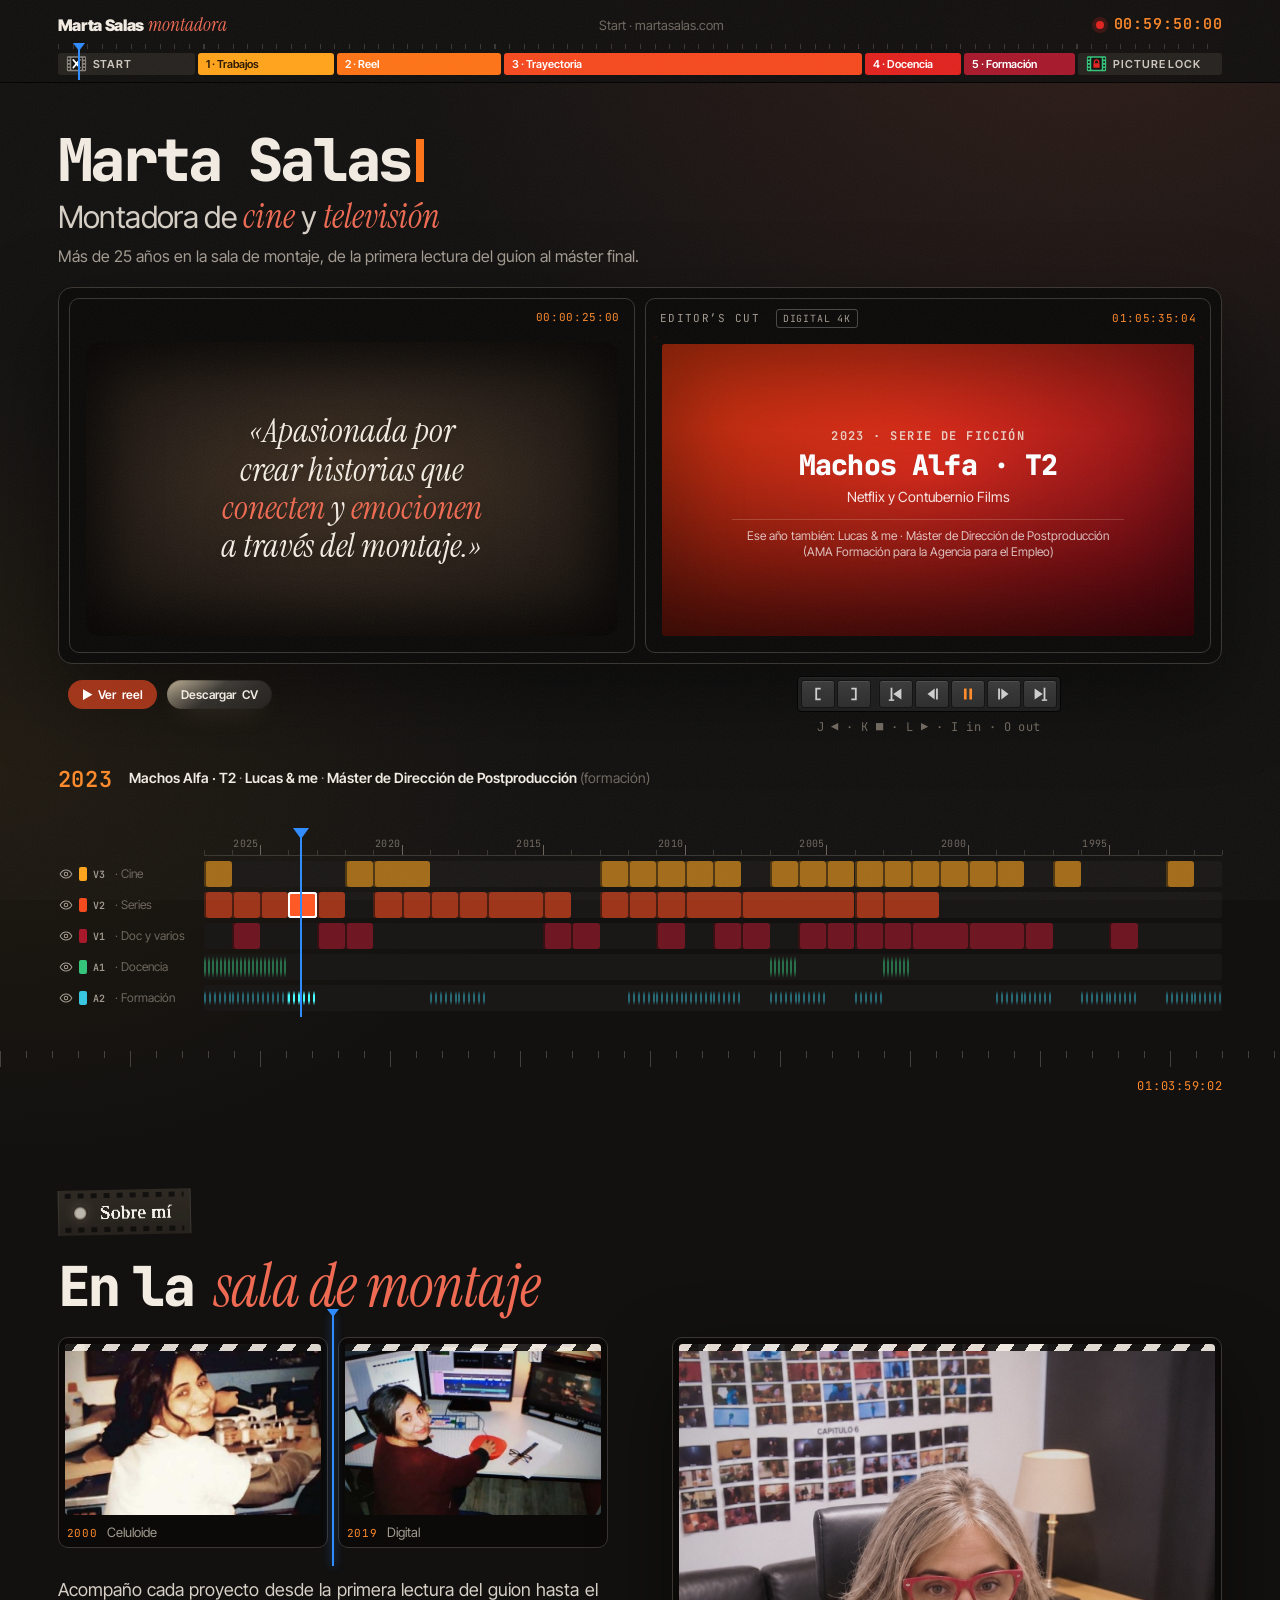
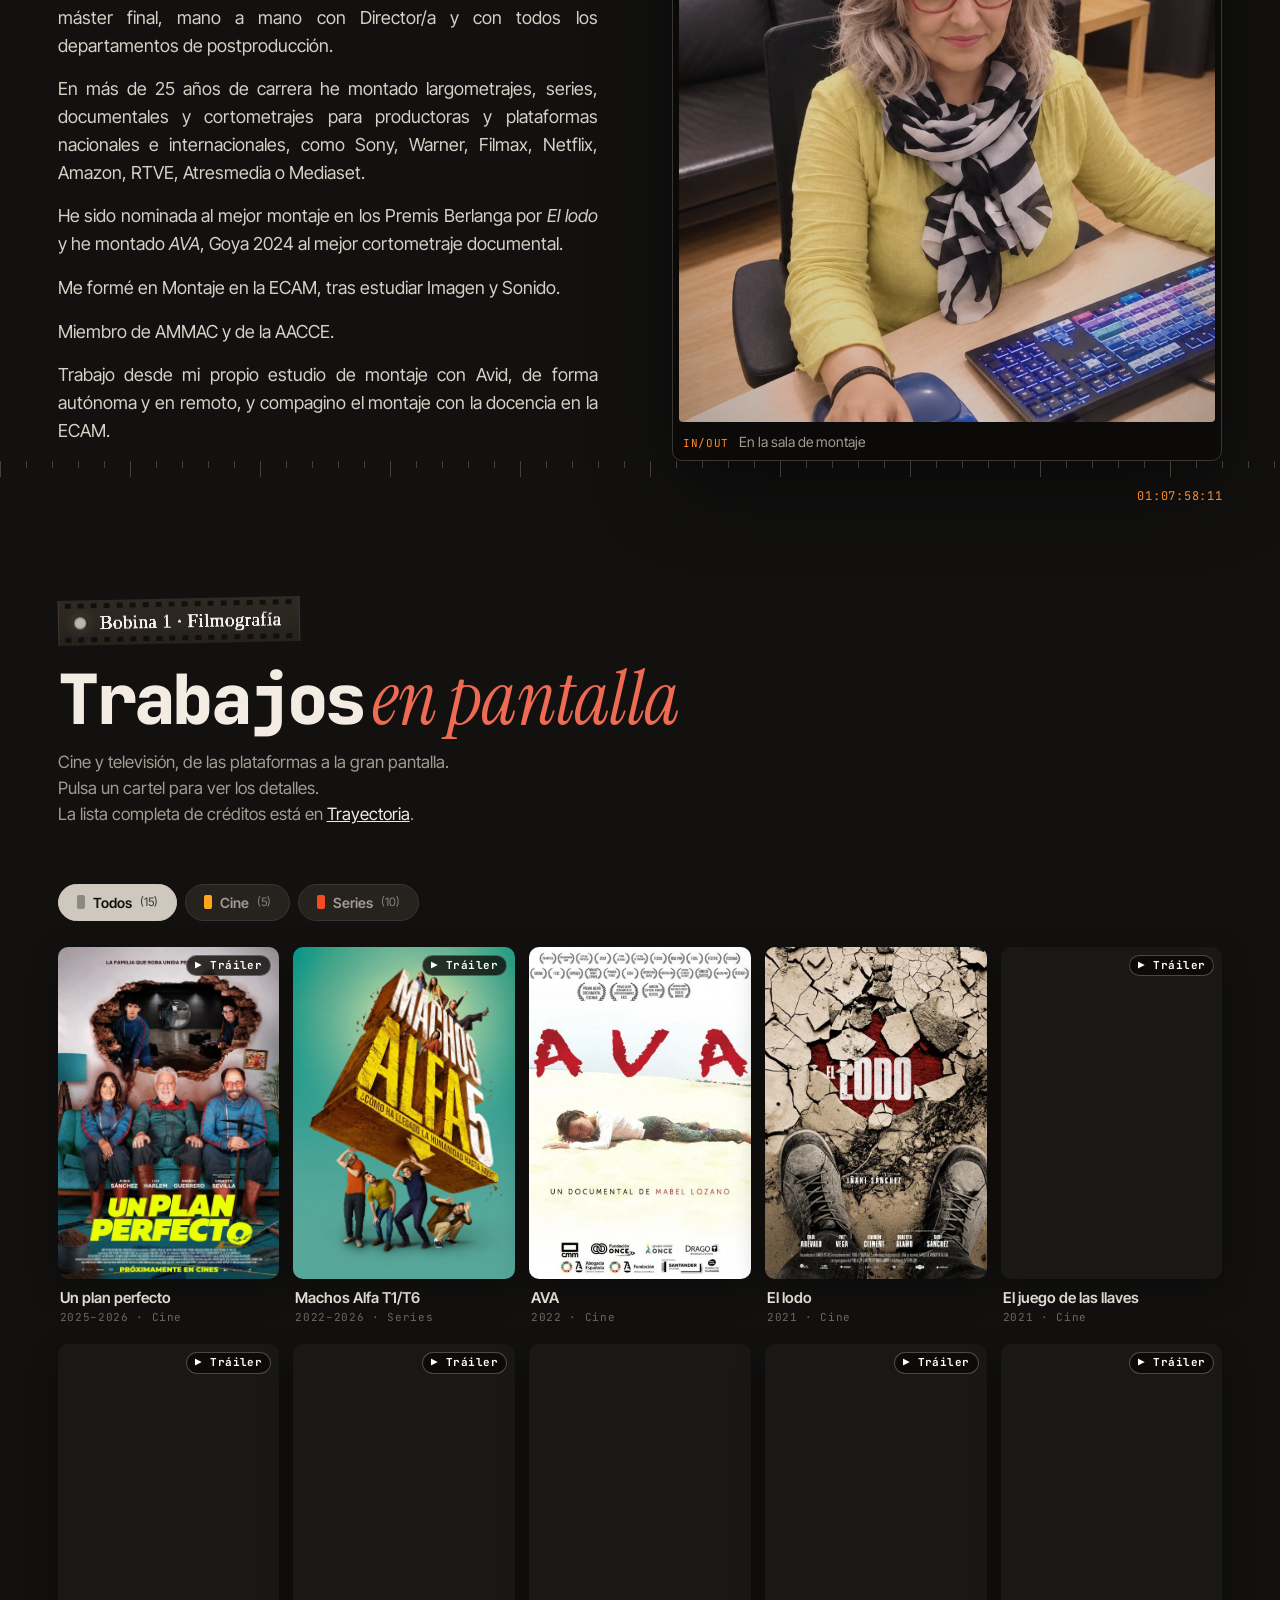
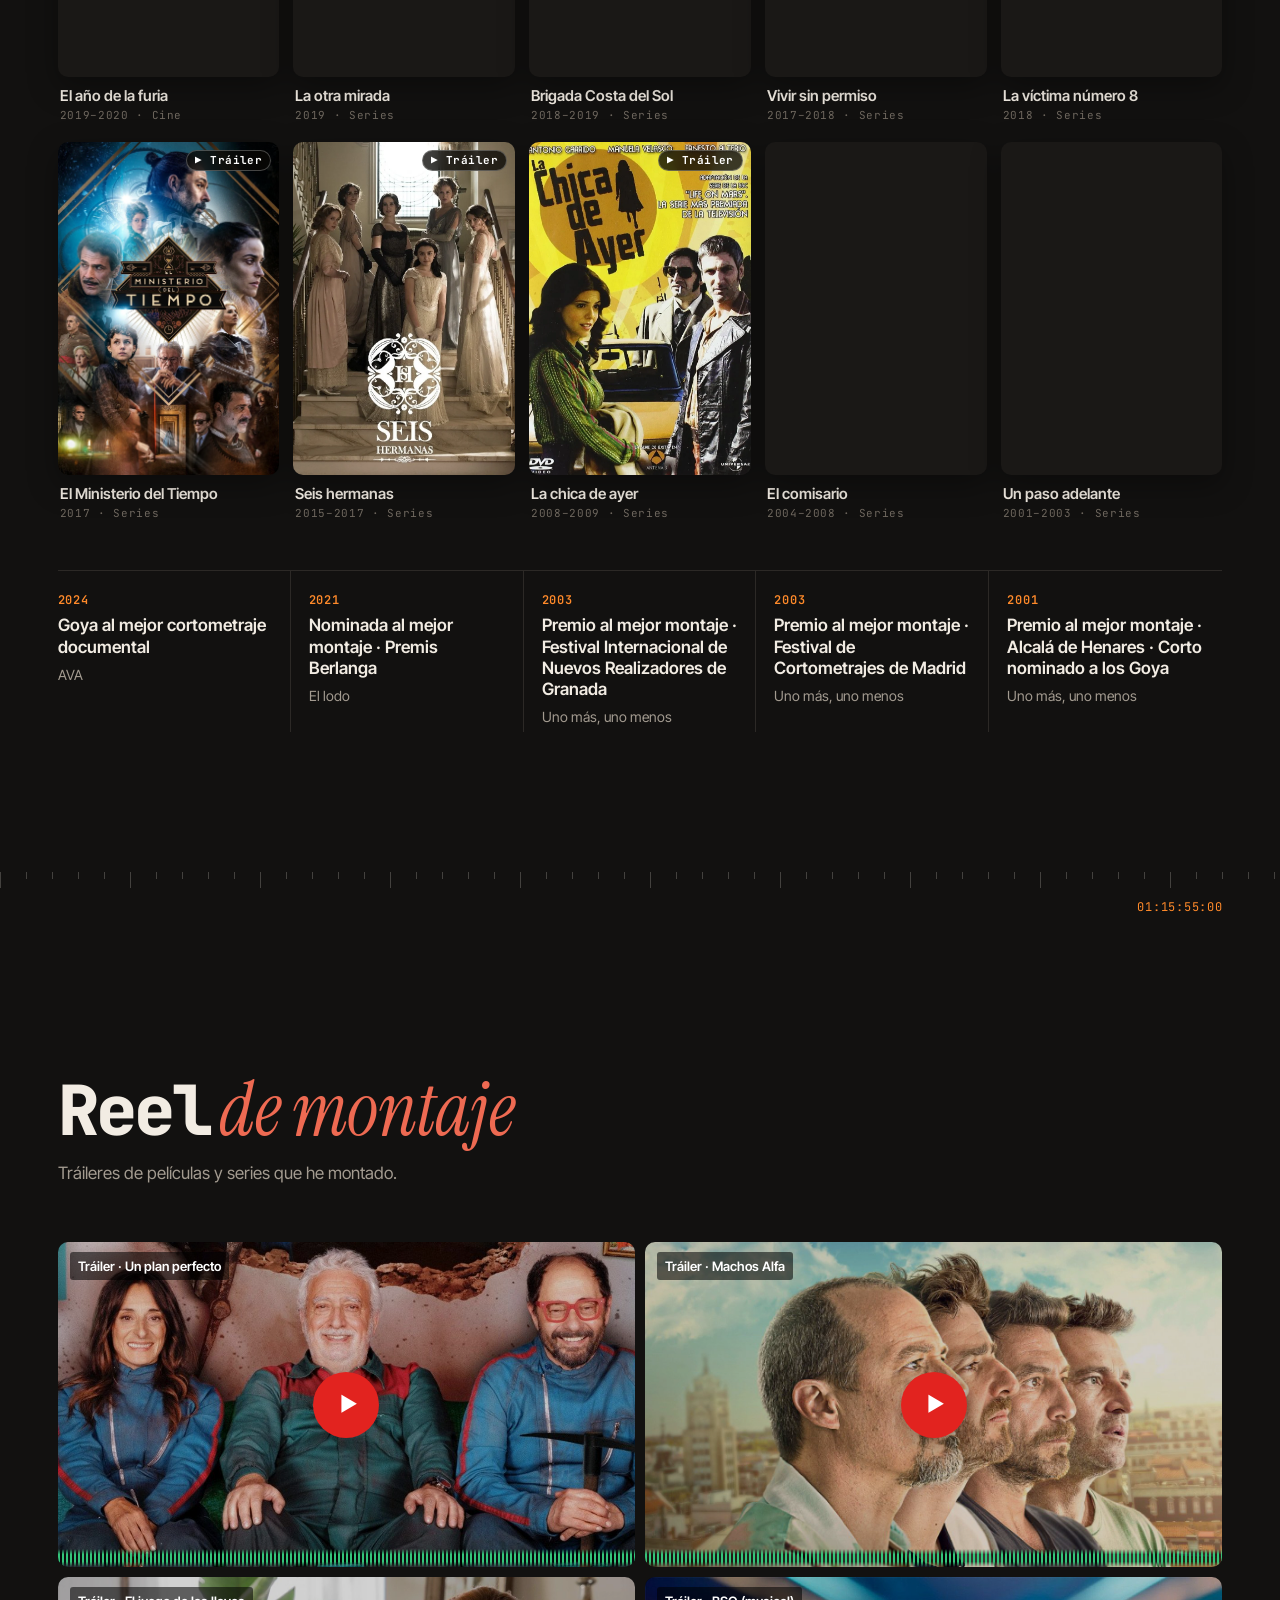
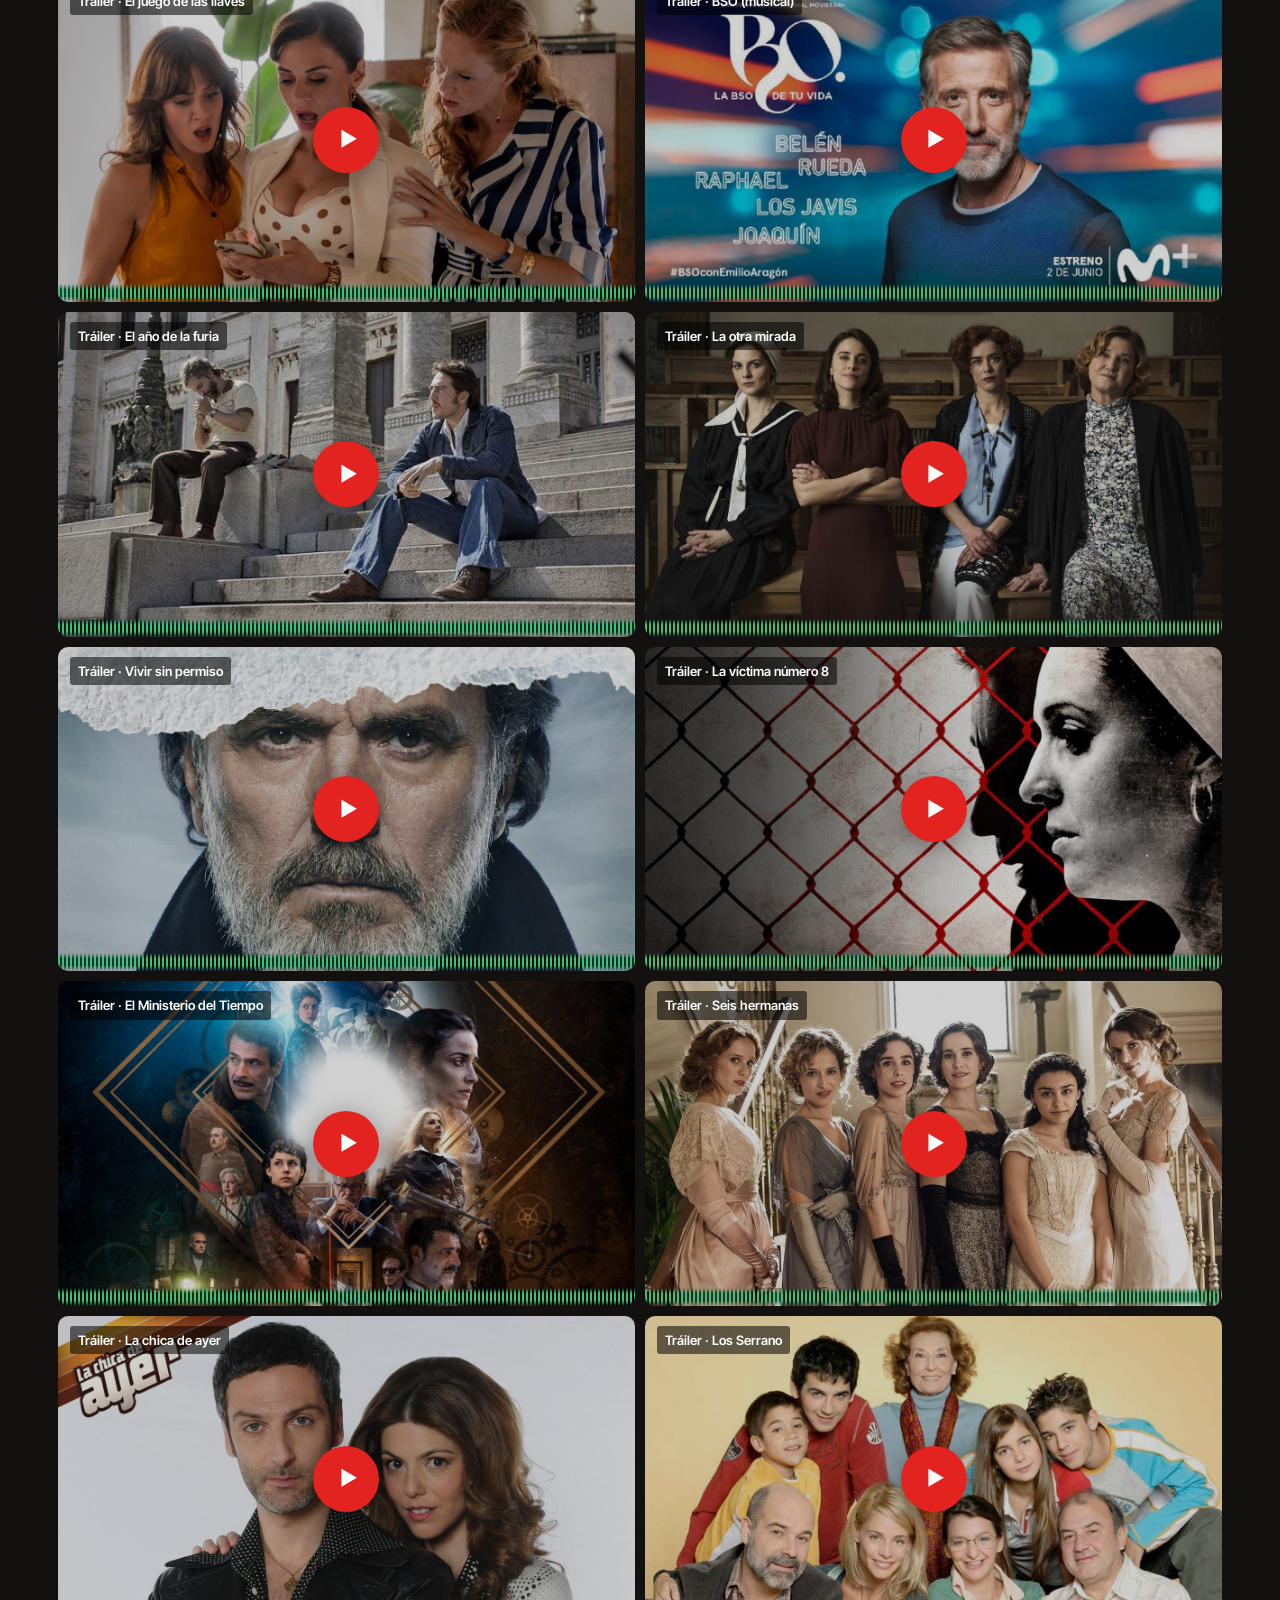
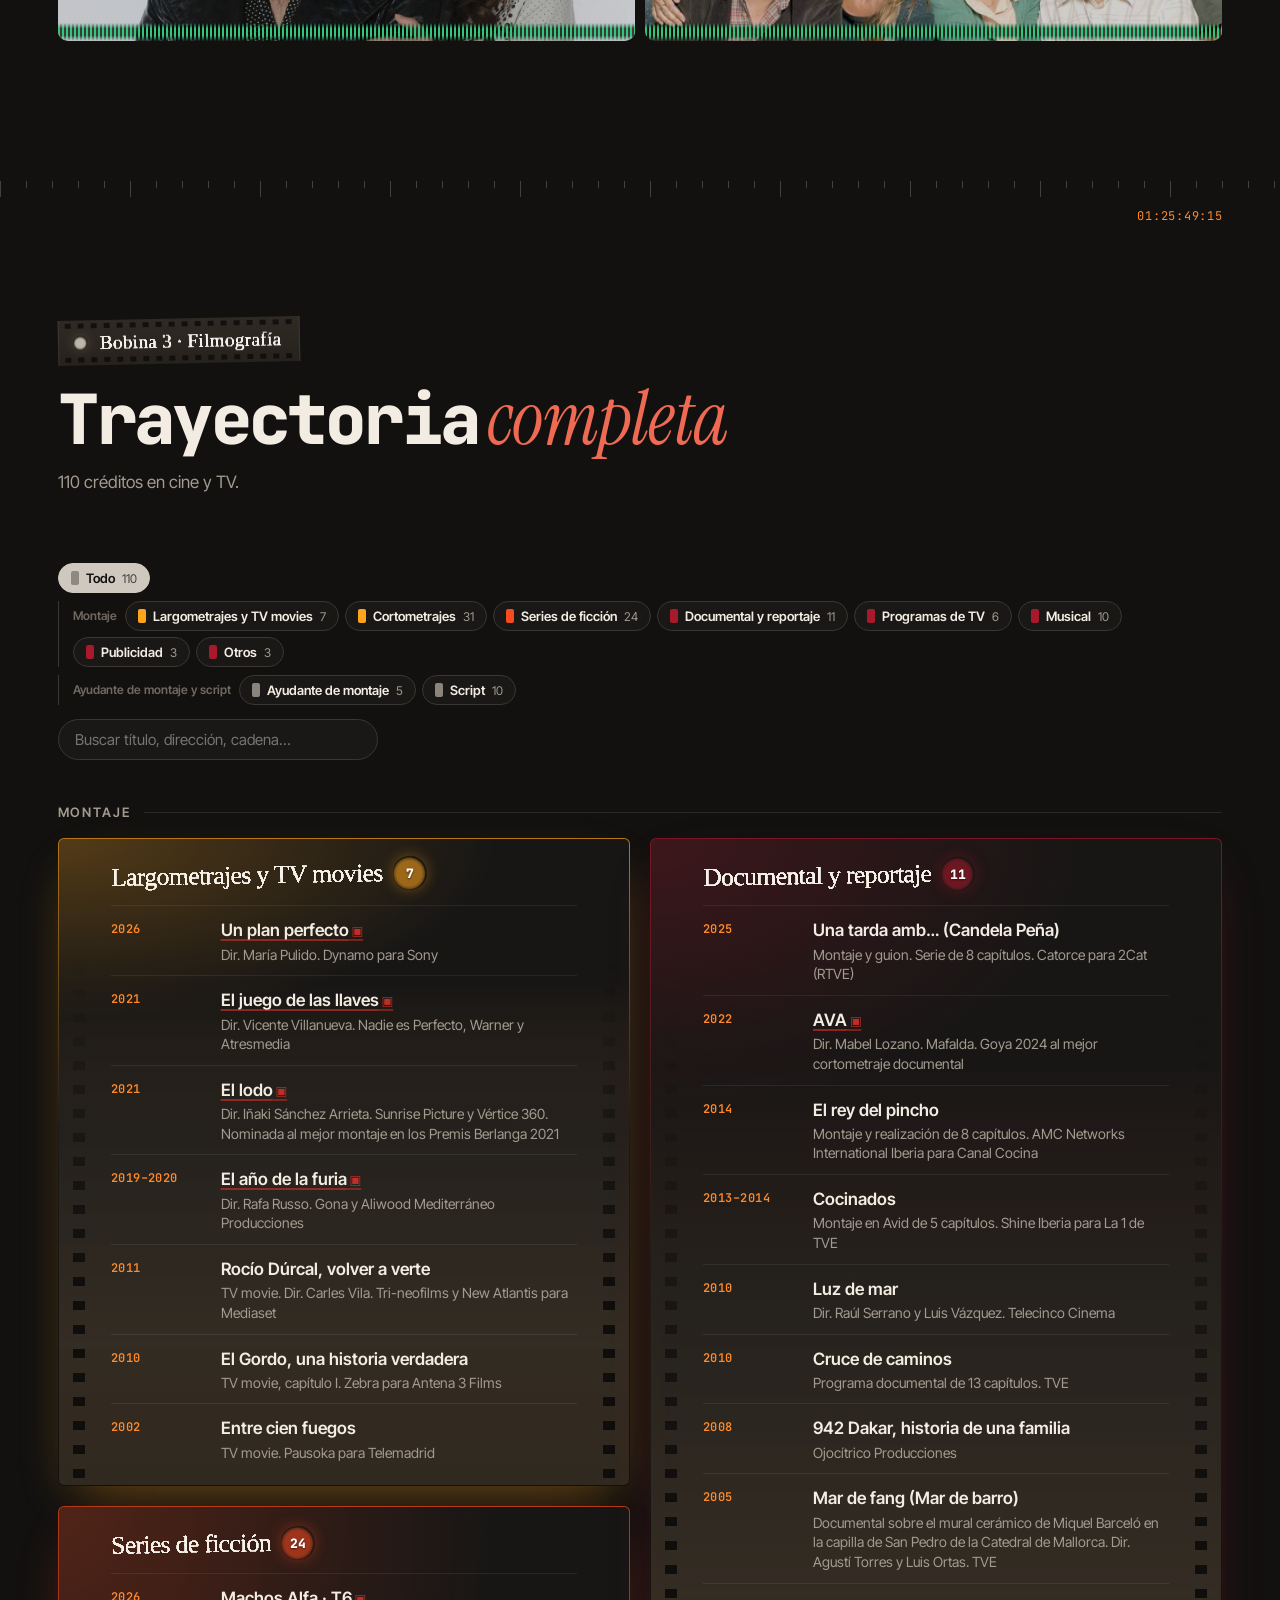
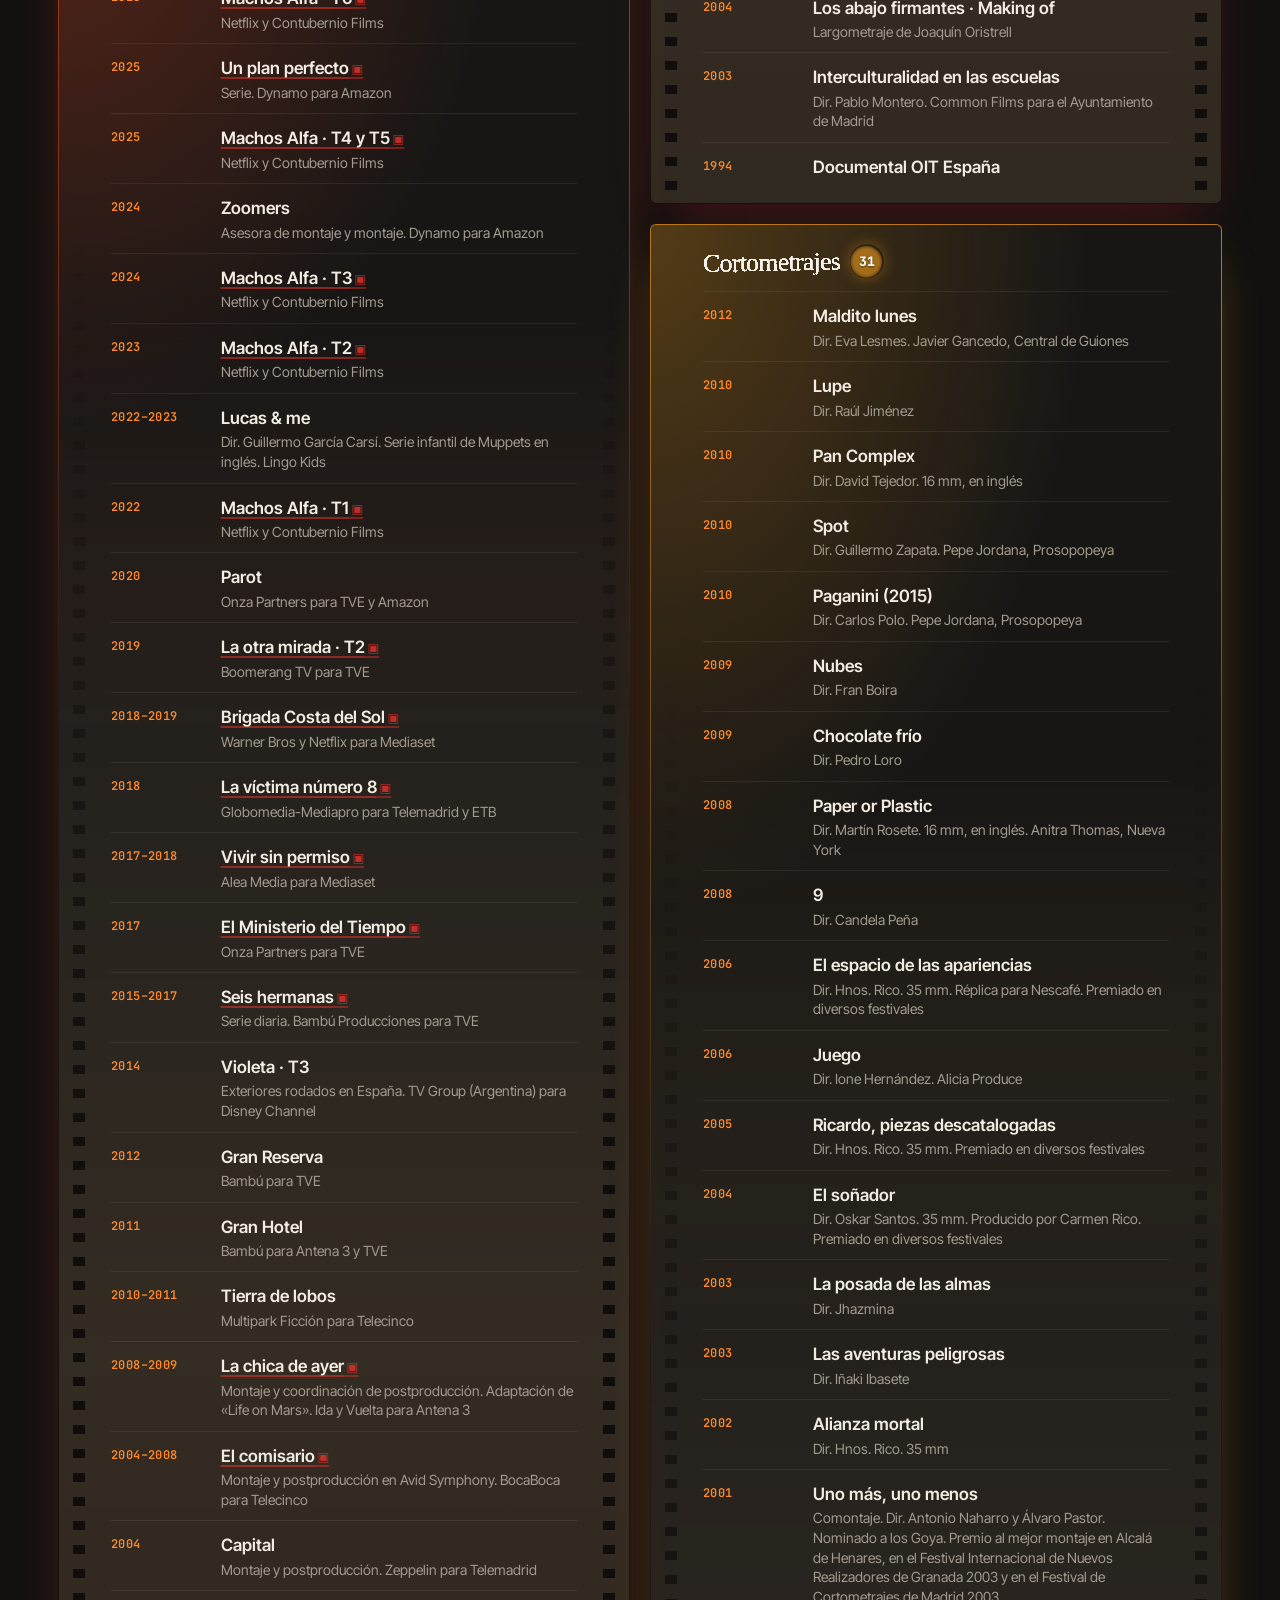
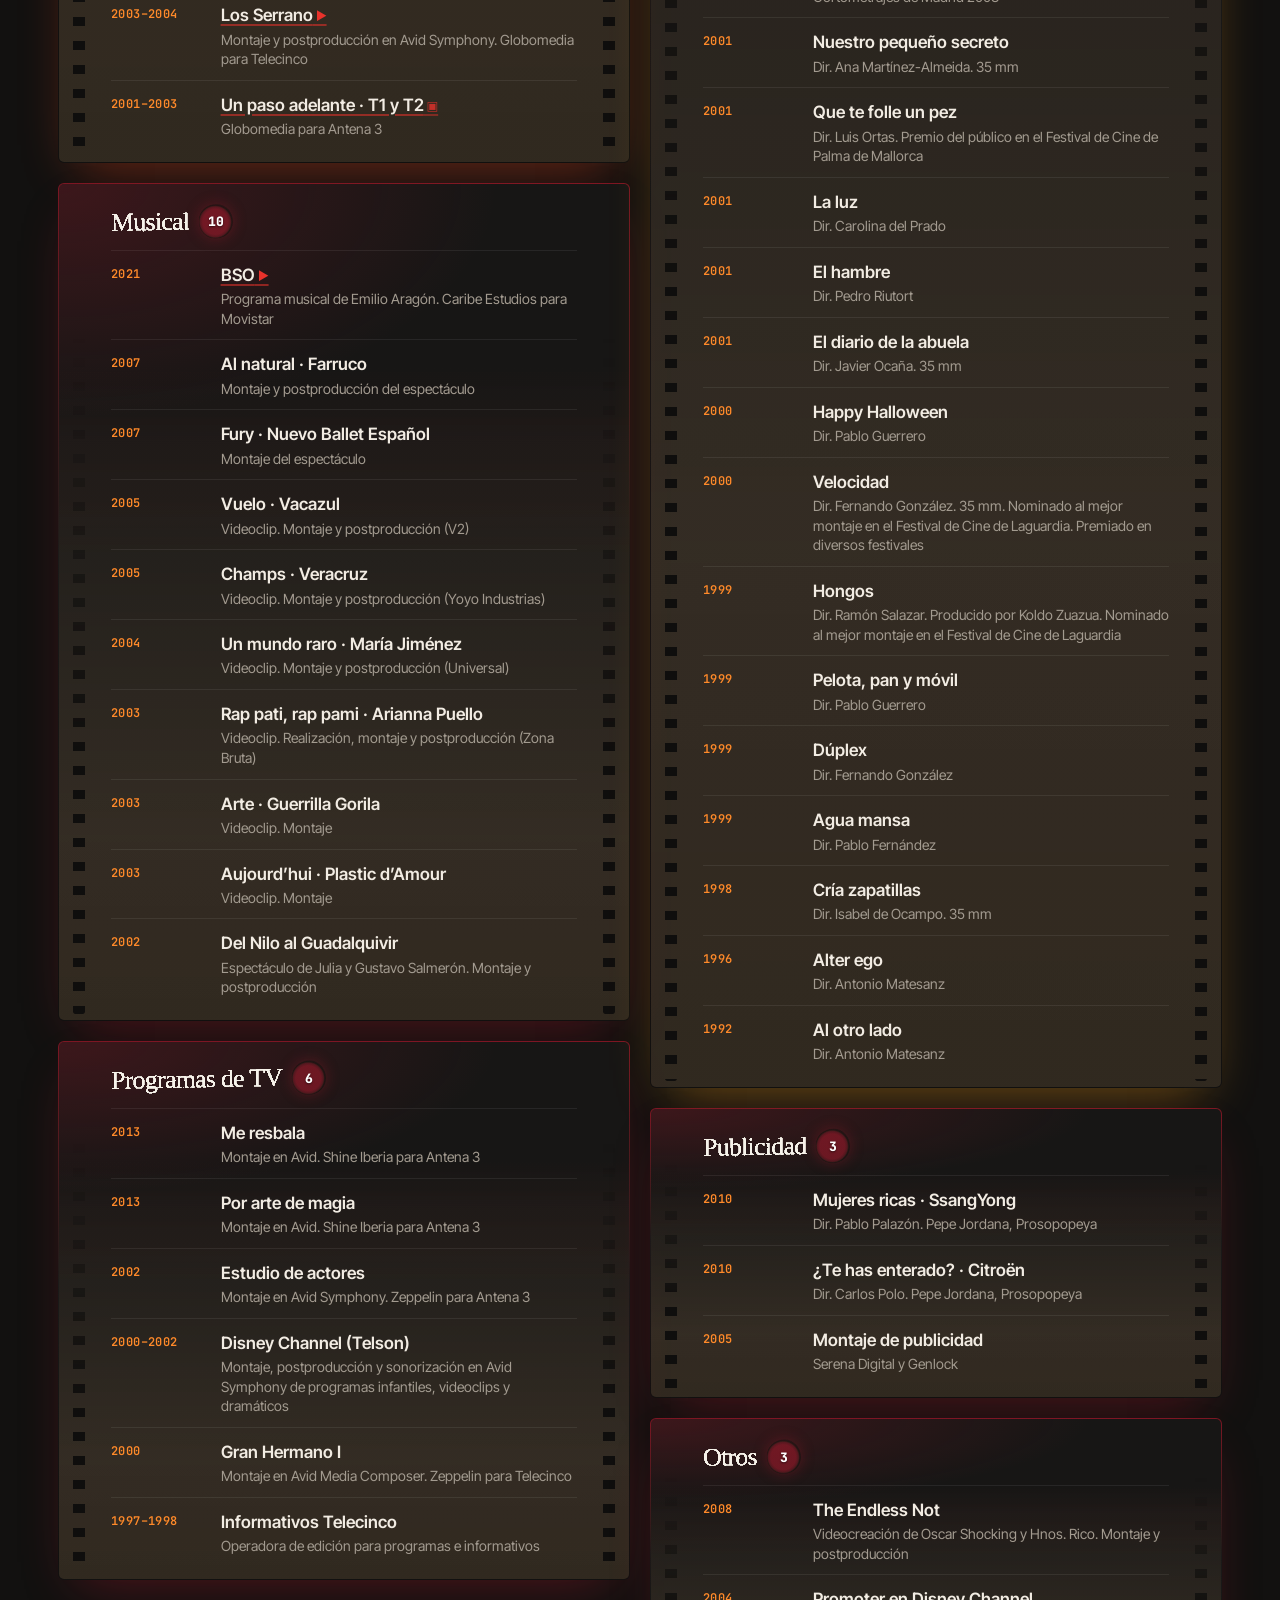
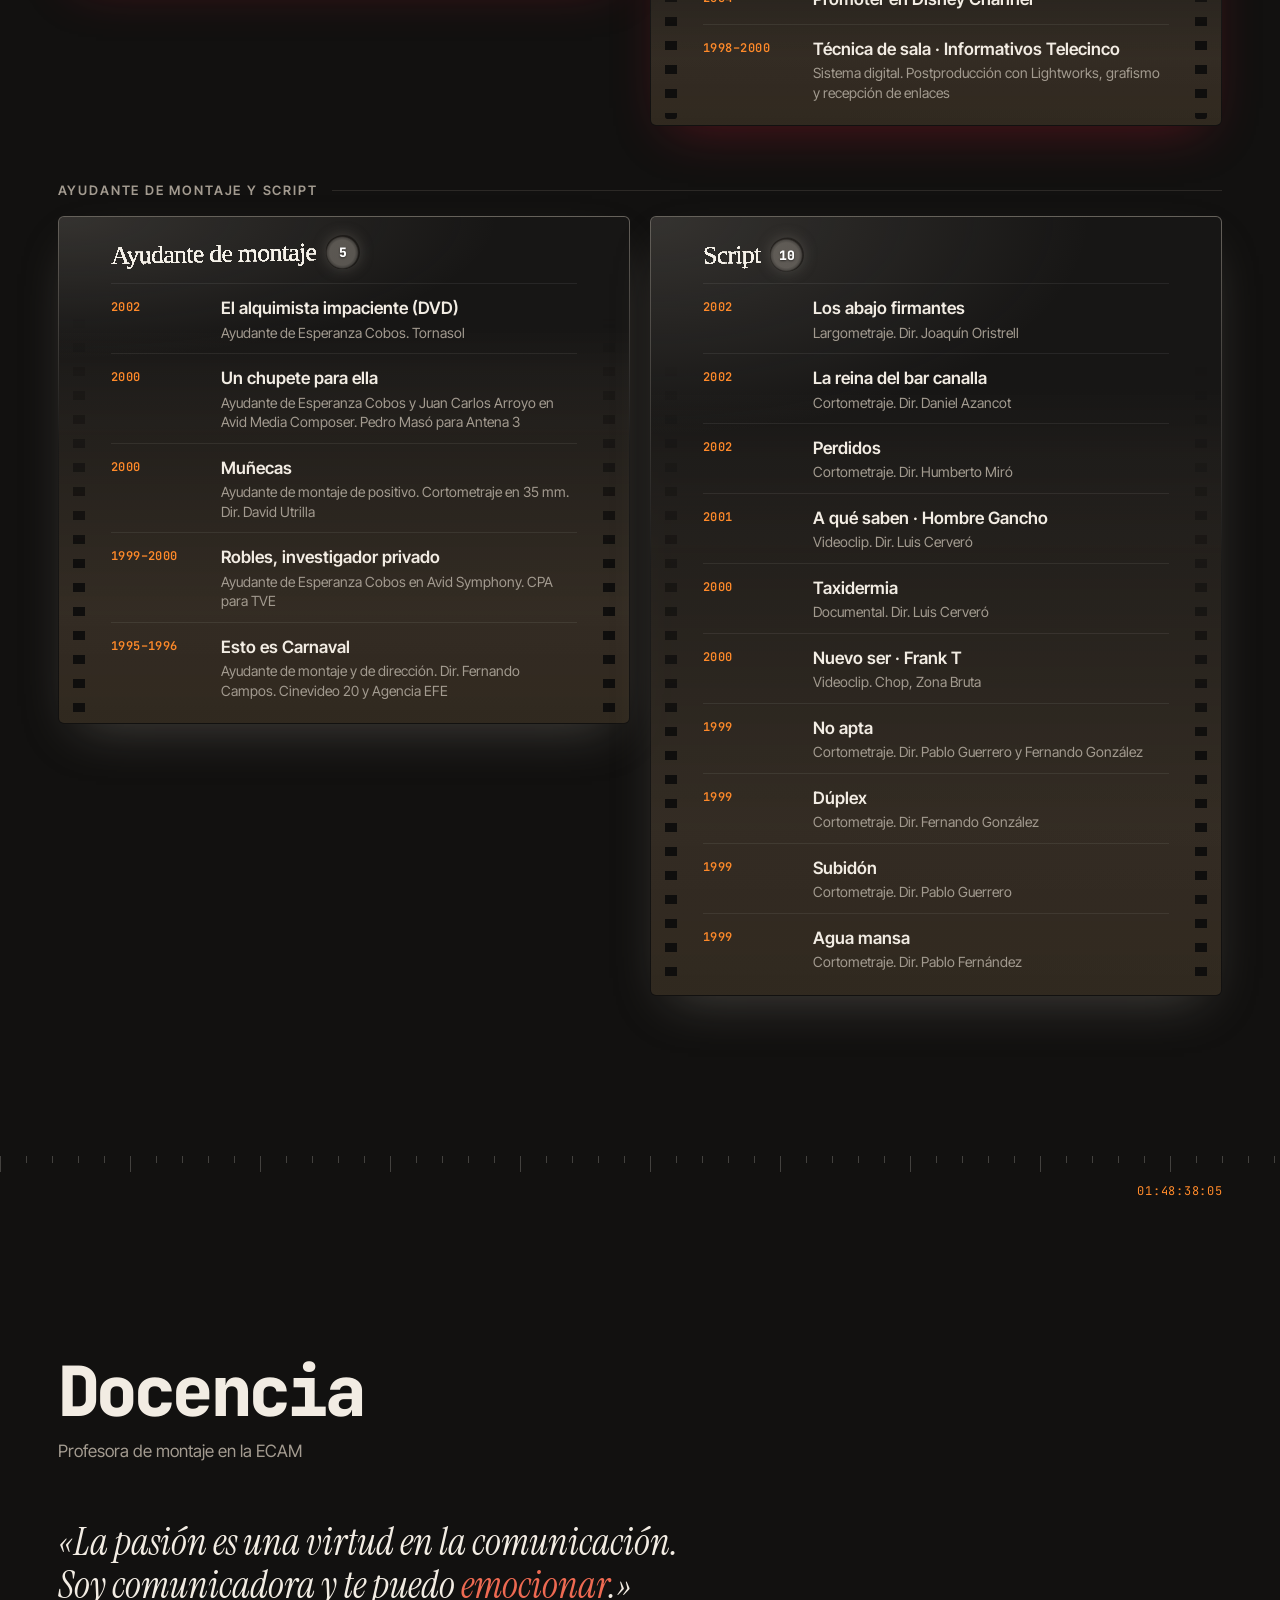
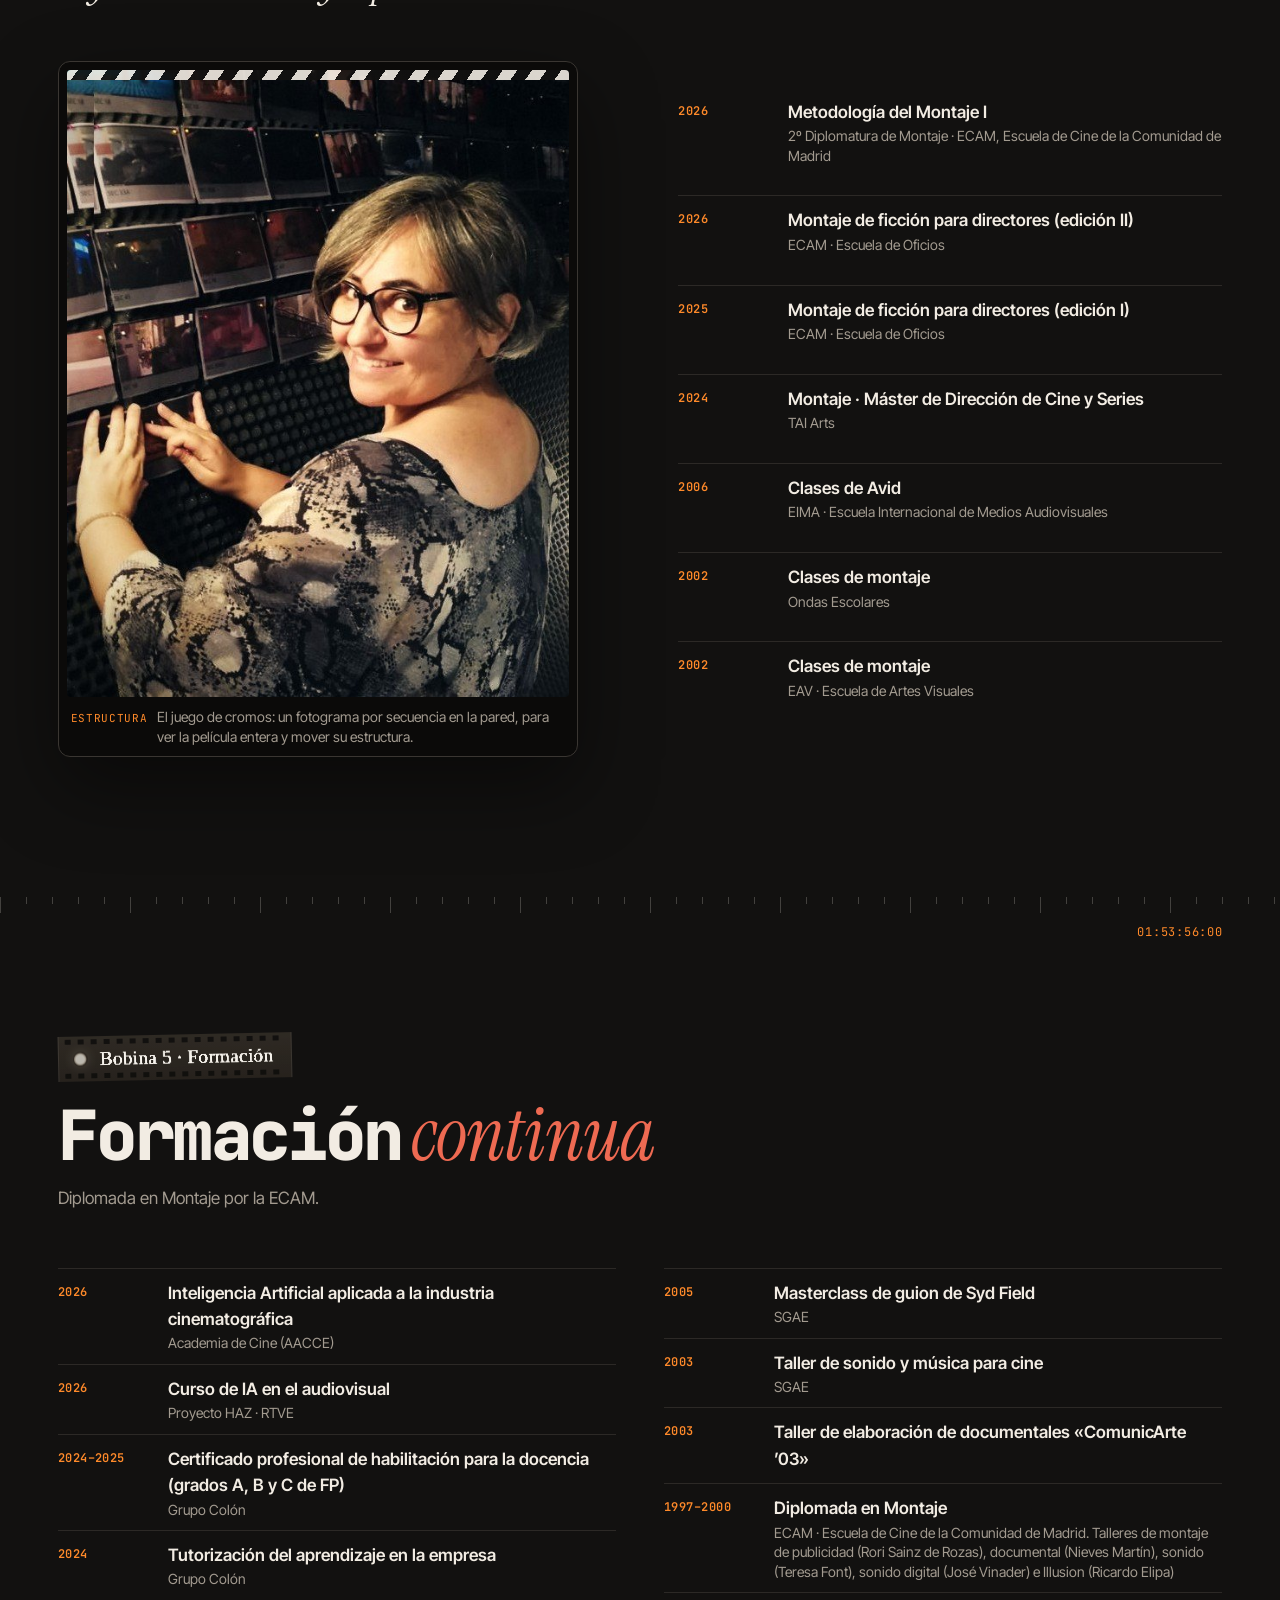
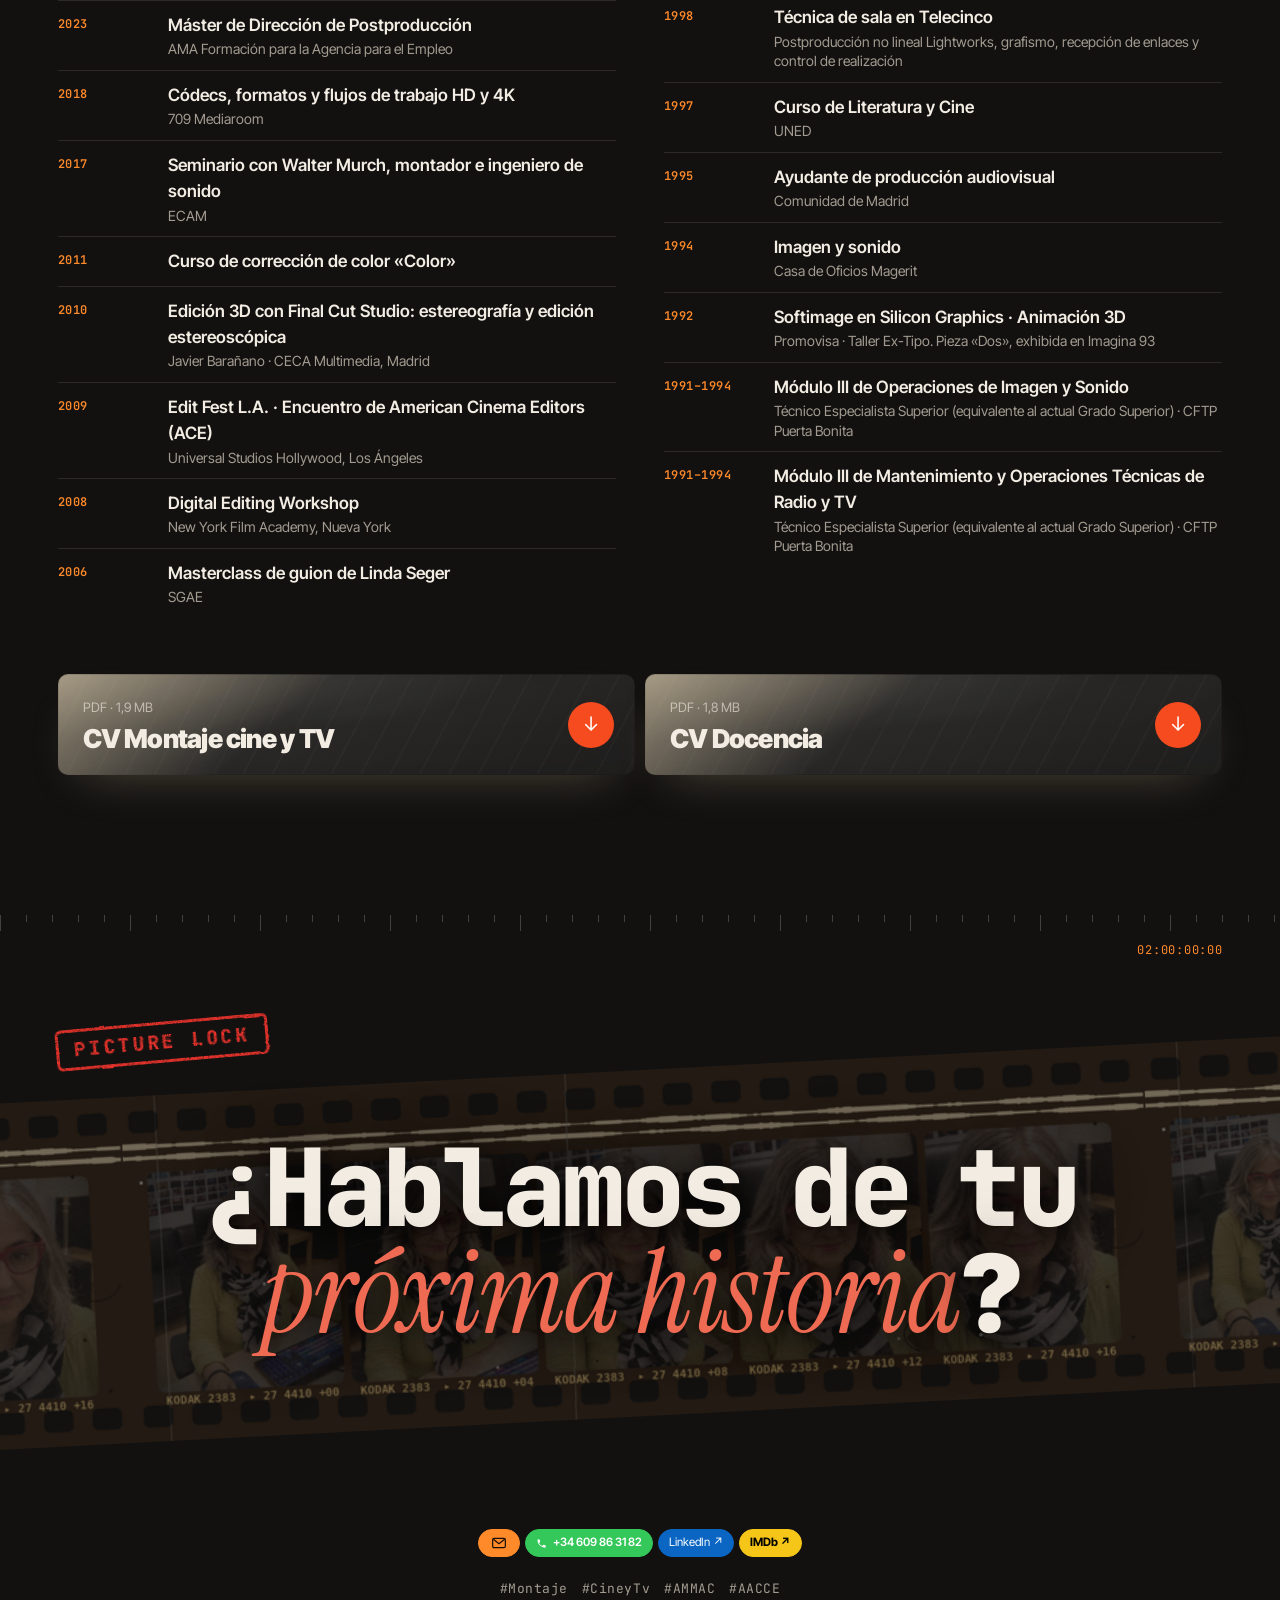
==== web-martasalas-montaje/index.html @ 4c66b866 "Regla de tiempo también antes de Sobre mí y antes del cierre Co-Authored-By: Claude Opus 5.5 <norepl" ====
<!DOCTYPE html>
<html lang="es">
<head>
  <meta charset="utf-8">
  <meta name="viewport" content="width=device-width, initial-scale=1">
  <title>Marta Salas · Montadora de cine y televisión</title>
  <meta name="description" content="Marta Salas, montadora de cine y televisión (AMMAC, AACCE). Machos Alfa, Un plan perfecto, El lodo, AVA, El juego de las llaves. Más de 25 años en la sala de montaje.">
  <meta property="og:title" content="Marta Salas · Montadora de cine y televisión">
  <meta property="og:description" content="Apasionada por crear historias que conecten y emocionen a través del montaje.">
  <meta property="og:type" content="website">
  <meta name="theme-color" content="#121110">
  <link rel="icon" href="data:image/svg+xml,%3Csvg xmlns='http://www.w3.org/2000/svg' viewBox='0 0 64 64'%3E%3Crect width='64' height='64' rx='12' fill='%23121110'/%3E%3Crect x='10' y='38' width='14' height='10' rx='2' fill='%23ffa41b'/%3E%3Crect x='26' y='38' width='12' height='10' rx='2' fill='%23f64a1f'/%3E%3Crect x='40' y='38' width='14' height='10' rx='2' fill='%23a8192c'/%3E%3Cpath d='M32 10v44' stroke='%23e2231f' stroke-width='3'/%3E%3Cpath d='M26 10h12l-6 7z' fill='%23e2231f'/%3E%3C/svg%3E">
  <link rel="preconnect" href="https://fonts.googleapis.com">
  <link rel="preconnect" href="https://fonts.gstatic.com" crossorigin>
  <link href="https://fonts.googleapis.com/css2?family=Inter+Tight:wght@400;600;900&family=Instrument+Serif:ital@1&family=JetBrains+Mono:wght@400;600;800&family=Permanent+Marker&display=swap" rel="stylesheet">
  <link rel="stylesheet" href="css/site.css">
</head>
<body>
  <!-- Iconos de los controles de transporte (dibujo propio, estética de mesa de edición) -->
  <svg width="0" height="0" style="position:absolute" aria-hidden="true" focusable="false">
    <!-- START: trozo de película con perforaciones y la X de lápiz graso que marcaba el sincro en la Moviola -->
    <symbol id="i-start" viewBox="0 0 24 20">
      <rect x="1" y="1.5" width="22" height="17" rx="1.5" fill="currentColor"/><rect x="2.3" y="3.2" width="2" height="2" rx=".4" fill="#121110"/><rect x="19.7" y="3.2" width="2" height="2" rx=".4" fill="#121110"/><rect x="2.3" y="7.1" width="2" height="2" rx=".4" fill="#121110"/><rect x="19.7" y="7.1" width="2" height="2" rx=".4" fill="#121110"/><rect x="2.3" y="11.0" width="2" height="2" rx=".4" fill="#121110"/><rect x="19.7" y="11.0" width="2" height="2" rx=".4" fill="#121110"/><rect x="2.3" y="14.9" width="2" height="2" rx=".4" fill="#121110"/><rect x="19.7" y="14.9" width="2" height="2" rx=".4" fill="#121110"/>
      <rect x="6" y="3.2" width="12" height="13.6" rx=".8" fill="#121110"/>
      <path d="M8.3 5.6l7.4 8.8M15.7 5.6l-7.4 8.8" stroke="#fff" stroke-width="1.9" stroke-linecap="round"/>
    </symbol>
    <!-- PICTURE LOCK: película en verde (arranca la postproducción) con candado rojo cerrado -->
    <symbol id="i-lock" viewBox="0 0 24 20">
      <rect x="1" y="1.5" width="22" height="17" rx="1.5" fill="#34c47a"/><rect x="2.3" y="3.2" width="2" height="2" rx=".4" fill="#121110"/><rect x="19.7" y="3.2" width="2" height="2" rx=".4" fill="#121110"/><rect x="2.3" y="7.1" width="2" height="2" rx=".4" fill="#121110"/><rect x="19.7" y="7.1" width="2" height="2" rx=".4" fill="#121110"/><rect x="2.3" y="11.0" width="2" height="2" rx=".4" fill="#121110"/><rect x="19.7" y="11.0" width="2" height="2" rx=".4" fill="#121110"/><rect x="2.3" y="14.9" width="2" height="2" rx=".4" fill="#121110"/><rect x="19.7" y="14.9" width="2" height="2" rx=".4" fill="#121110"/>
      <rect x="6" y="3.2" width="12" height="13.6" rx=".8" fill="#121110"/>
      <path d="M9.6 9.6V8a2.4 2.4 0 0 1 4.8 0v1.6" fill="none" stroke="#e2231f" stroke-width="1.6"/>
      <rect x="8.4" y="9.4" width="7.2" height="5.2" rx="1" fill="#e2231f"/>
    </symbol>
    <symbol id="i-in" viewBox="0 0 20 20"><path d="M7 3h6v2H9v10h4v2H7z"/></symbol>
    <symbol id="i-out" viewBox="0 0 20 20"><path d="M13 3H7v2h4v10H7v2h6z"/></symbol>
    <symbol id="i-prev-edit" viewBox="0 0 20 20"><path d="M4 3h2v14H4z"/><path d="M16 4v12L7 10z"/><path d="M2 16h6v1.6H2z"/></symbol>
    <symbol id="i-step-back" viewBox="0 0 20 20"><path d="M13 4v12L5 10z"/><path d="M14.5 4h2v12h-2z"/></symbol>
    <symbol id="i-play" viewBox="0 0 20 20"><path d="M6 3.5v13L16.5 10z"/></symbol>
    <symbol id="i-pause" viewBox="0 0 20 20"><path d="M5.5 4h3v12h-3zM11.5 4h3v12h-3z"/></symbol>
    <symbol id="i-step-fwd" viewBox="0 0 20 20"><path d="M7 4v12l8-6z"/><path d="M3.5 4h2v12h-2z"/></symbol>
    <symbol id="i-next-edit" viewBox="0 0 20 20"><path d="M14 3h2v14h-2z"/><path d="M4 4v12l9-6z"/><path d="M12 16h6v1.6h-6z"/></symbol>
  </svg>
  <a class="skip" href="#trabajos">Saltar al contenido</a>

  <!-- Cabecera: la web es una secuencia; cada sección es un clip y el cabezal sigue el scroll -->
  <header class="nle" id="nle">
    <div class="nle-top">
      <a class="brand" href="#inicio"><b>Marta Salas</b> <em>montadora</em></a>
      <span class="nle-label" id="nleLabel">Secuencia · martasalas.com</span>
      <span class="tc-wrap"><span class="rec" aria-hidden="true"></span><span class="tc mono" id="tc">00:59:50:00</span></span>
    </div>
    <nav class="nle-track" id="nleTrack" aria-label="Secciones">
      <a href="#inicio" data-c="0" class="nle-mark nle-start" aria-label="Start"><svg aria-hidden="true"><use href="#i-start"/></svg><span>START</span></a>
      <a href="#trabajos" data-c="1">1 · Trabajos</a>
      <a href="#reel" data-c="2">2 · Reel</a>
      <a href="#trayectoria" data-c="3">3 · Trayectoria</a>
      <a href="#docencia" data-c="4">4 · Docencia</a>
      <a href="#formacion" data-c="5">5 · Formación</a>
      <a href="#contacto" data-c="6" class="nle-mark nle-lock" aria-label="Picture lock: contacto"><svg aria-hidden="true"><use href="#i-lock"/></svg><span>PICTURE LOCK</span></a>
      <span class="nle-head" id="nleHead" aria-hidden="true"></span>
    </nav>
  </header>

  <main>
    <!-- INICIO: la sala de montaje. Monitor de programa + línea de tiempo de la carrera -->
    <section class="hero" id="inicio">
      <div class="wrap">
        <div class="hero-head">
          <h1 class="hero-name">Marta Salas<span class="cursor" aria-hidden="true"></span></h1>
          <p class="hero-role">Montadora de <em>cine</em> y <em>televisión</em></p>
          <p class="hero-lede hero-years">Más de 25 años en la sala de montaje, de la primera lectura del guion al máster final.</p>
        </div>
        <div class="hero-top">
          <div class="monitor monitor-src hero-id" aria-label="Player">
            <div class="monitor-bar mono"><span></span><span class="src-tc">00:00:25:00</span></div>
            <div class="src-screen">
            <p class="src-quote">«Apasionada por crear historias que <em>conecten</em> y <em>emocionen</em> a través del montaje.»</p>
            </div>
          </div>

          <figure class="monitor" aria-label="Monitor: editor’s cut" data-transport="completa">
            <div class="monitor-bar mono"><span>Editor’s cut <span class="mon-fmt" id="monFmt" hidden></span></span><span id="monTc">01:00:00:00</span></div>
            <div class="monitor-screen" id="monScreen">
              <div class="safe" aria-hidden="true"></div>
              <div class="mon-quote" id="monQuote">
                <p class="mon-wip"><i class="rec" aria-hidden="true"></i>Work in progress</p>
              </div>
              <div class="mon-frame" id="monFrame" hidden>
                <span class="mon-meta" id="monMeta"></span>
                <strong class="mon-title" id="monTitle"></strong>
                <span class="mon-detail" id="monDetail"></span>
                <span class="mon-more" id="monMore"></span>
              </div>
            </div>
          </figure>
        </div>
        <div class="hero-under">
          <div class="hero-actions hero-actions-under">
            <a class="btn btn-hot" href="#reel">▶ Ver reel</a>
            <a class="btn btn-cv" href="#cv">Descargar CV</a>
          </div>
          <div class="transport" id="transport" data-transport="completa">
            <div class="avid-bar" role="group" aria-label="Controles de reproducción"></div>
            <span class="transport-hint">J ◀ · K ■ · L ▶ · I in · O out</span>
          </div>
        </div>

        <!-- Línea de tiempo de la carrera -->
        <div class="career" id="career">
          <div class="career-read" aria-live="polite">
            <span class="career-year mono" id="careerYear">2026</span>
            <span class="career-now" id="careerNow"></span>
          </div>
          <div class="career-grid">
            <div class="career-labels mono" id="careerLabels"></div>
            <div class="career-stage" id="careerStage">
              <div class="ruler mono" id="careerRuler"></div>
              <div class="career-tracks" id="careerTracks"></div>
              <div class="career-head" id="careerHead" role="slider" tabindex="0" aria-label="Cabezal de reproducción (playhead): año en la línea de tiempo" aria-valuemin="1991" aria-valuemax="2026" aria-valuenow="2026"></div>
            </div>
          </div>
        </div>
      </div>
    </section>

    <!-- SOBRE MÍ -->
    <section class="about" id="sobre-mi" data-tc="00:59:58:00">
      <div class="wrap about-grid">
        <p class="kicker hot about-kicker">Sobre mí</p>
        <div class="then-now">
          <figure class="photo photo-small">
            <img src="assets/marta-salas-celuloide.jpg" alt="Marta Salas en el año 2000, montando en una mesa de montaje de celuloide" loading="lazy">
            <figcaption><span class="mono">2000</span> Celuloide</figcaption>
          </figure>
          <span class="then-now-cut" role="slider" tabindex="0" aria-label="Playhead sobre las fotos de 2000 y 2019: arrastra para moverlo" aria-valuemin="0" aria-valuemax="100" aria-valuenow="50" title="Arrastra el playhead"></span>
          <figure class="photo photo-small">
            <img src="assets/marta-salas-digital.jpg" alt="Marta Salas en 2019, montando en un puesto de edición digital con varios monitores" loading="lazy">
            <figcaption><span class="mono">2019</span> Digital</figcaption>
          </figure>
        </div>
        <h2 class="about-title"><b>En la</b> <em>sala de montaje</em></h2>
        <div class="about-text">
          <p>Acompaño cada proyecto desde la primera lectura del guion hasta el máster final, mano a mano con Director/a y con todos los departamentos de postproducción.</p>
          <p>En más de 25 años de carrera he montado largometrajes, series, documentales y cortometrajes para productoras y plataformas nacionales e internacionales, como Sony, Warner, Filmax, Netflix, Amazon, RTVE, Atresmedia o Mediaset.</p>
          <p>He sido nominada al mejor montaje en los Premis Berlanga por <i>El lodo</i> y he montado <i>AVA</i>, Goya 2024 al mejor cortometraje documental.</p>
          <p>Me formé en Montaje en la ECAM, tras estudiar Imagen y Sonido.</p>
          <p>Miembro de AMMAC y de la AACCE.</p>
          <p>Trabajo desde mi propio estudio de montaje con Avid, de forma autónoma y en remoto, y compagino el montaje con la docencia en la ECAM.</p>
        </div>
        <figure class="photo photo-about">
          <img src="assets/marta-salas-en-la-sala.jpg" alt="Marta Salas en su sala de montaje, con el teclado de edición, la lámpara y la pared de fotogramas del capítulo detrás" loading="lazy">
          <figcaption><span class="mono">IN/OUT</span> En la sala de montaje</figcaption>
        </figure>
      </div>
    </section>

    <!-- 01 · TRABAJOS -->
    <section class="block" id="trabajos" data-tc="01:00:00:00">
      <div class="wrap">
        <header class="block-head">
          <div>
            <p class="kicker hot">Bobina 1 · Filmografía</p>
            <h2><b>Trabajos</b> <em>en pantalla</em></h2>
            <p class="block-sub">Cine y televisión, de las plataformas a la gran pantalla.<br>Pulsa un cartel para ver los detalles.<br>La lista completa de créditos está en <a href="#trayectoria">Trayectoria</a>.</p>
          </div>
        </header>
        <div class="filmo-filters" id="filmoFilters" role="group" aria-label="Filtrar trabajos por categoría"></div>
        <ul class="filmo-grid" id="filmoGrid" aria-live="polite"></ul>
        <div class="awards" id="awards"></div>
      </div>
    </section>

    <!-- 02 · REEL -->
    <section class="block" id="reel" data-tc="01:14:12:08">
      <div class="wrap">
        <header class="block-head">
          <div>
            <p class="kicker hot">Bobina 2 · Visionado</p>
            <h2><b>Reel</b> <em>de montaje</em></h2>
            <p class="block-sub">Tráileres de películas y series que he montado.</p>
          </div>
        </header>
        <div class="reel-grid" id="reelGrid"></div>
      </div>
    </section>

    <!-- 03 · TRAYECTORIA (crema, como un parte de script) -->
    <section class="block" id="trayectoria" data-tc="01:27:40:16">
      <div class="wrap">
        <header class="block-head">
          <div>
            <p class="kicker hot">Bobina 3 · Filmografía</p>
            <h2><b>Trayectoria</b> <em>completa</em></h2>
            <p class="block-sub"><span id="totalCredits">110</span> créditos en cine y TV.</p>
          </div>
        </header>
        <div class="filters">
          <div class="chips" id="chips"></div>
          <label class="search">
            <span class="sr">Buscar en la filmografía</span>
            <input type="search" id="q" placeholder="Buscar título, dirección, cadena…">
          </label>
        </div>
        <div class="credits-wrap" id="credits"></div>
        <p class="empty" id="empty" hidden>No hay resultados para esa búsqueda.</p>
      </div>
    </section>

    <!-- 04 · DOCENCIA -->
    <section class="block" id="docencia" data-tc="01:43:05:21">
      <div class="wrap doc-grid">
        <div class="doc-intro">
          <header class="block-head">
            <div>
              <p class="kicker hot">Bobina 4 · Docencia</p>
              <h2><b>Docencia</b></h2>
              <p class="block-sub">Profesora de montaje en la ECAM</p>
            </div>
          </header>
          <blockquote class="quote">«La pasión es una virtud en la comunicación.<br>Soy comunicadora y te puedo <em>emocionar</em>.»</blockquote>
        </div>
        <figure class="photo photo-cromos">
            <img src="assets/marta-salas-juego-de-cromos.jpg" alt="Marta Salas colocando fotogramas en la pared de la sala de montaje" loading="lazy">
            <figcaption><span class="mono">ESTRUCTURA</span> El juego de cromos: un fotograma por secuencia en la pared, para ver la película entera y mover su estructura.</figcaption>
        </figure>
        <ol class="rows doc-list" id="teaching"></ol>
      </div>
    </section>

    <!-- 05 · FORMACIÓN -->
    <section class="block" id="formacion" data-tc="01:58:30:00">
      <div class="wrap">
        <header class="block-head">
          <div>
            <p class="kicker hot">Bobina 5 · Formación</p>
            <h2><b>Formación</b> <em>continua</em></h2>
            <p class="block-sub">Diplomada en Montaje por la ECAM.</p>
          </div>
        </header>
        <ol class="rows rows-cols" id="training"></ol>
        <div class="cv" id="cv">
          <a class="cv-card" href="assets/marta-salas-cv-montaje.pdf" download><span class="cv-meta">PDF · 1,9 MB</span><b>CV Montaje cine y TV</b><i>↓</i></a>
          <a class="cv-card" href="assets/marta-salas-cv-docencia.pdf" download><span class="cv-meta">PDF · 1,8 MB</span><b>CV Docencia</b><i>↓</i></a>
        </div>
      </div>
    </section>

    <!-- FIN -->
    <section class="fin" id="contacto" data-tc="02:00:00:00">
      <div class="wrap">
        <div class="strip-bg" aria-hidden="true"></div>
        <div class="fin-title">
          <p class="kicker hot">Picture lock</p>
          <h2><b>¿Hablamos de tu</b> <em>próxima historia</em>?</h2>
        </div>
        <div class="fin-links">
          <a class="is-mail" href="mailto:martasalas@me.com" aria-label="Escribir un correo a martasalas@me.com" title="martasalas@me.com"><svg viewBox="0 0 24 24" width="16" height="16" aria-hidden="true"><rect x="2.5" y="5" width="19" height="14" rx="2" fill="none" stroke="currentColor" stroke-width="1.8"/><path d="M3.5 6.5l8.5 6.5 8.5-6.5" fill="none" stroke="currentColor" stroke-width="1.8" stroke-linejoin="round"/></svg><span class="mail-addr">martasalas@me.com</span></a>
          <a class="is-phone" href="tel:+34609863182" aria-label="Llamar al +34 609 86 31 82"><svg viewBox="0 0 24 24" width="16" height="16" aria-hidden="true"><path fill="currentColor" d="M6.6 10.8a15.1 15.1 0 0 0 6.6 6.6l2.2-2.2a1 1 0 0 1 1-.25 11.4 11.4 0 0 0 3.6.57 1 1 0 0 1 1 1V20a1 1 0 0 1-1 1A17 17 0 0 1 3 4a1 1 0 0 1 1-1h3.5a1 1 0 0 1 1 1c0 1.25.2 2.45.57 3.6a1 1 0 0 1-.25 1z"/></svg>+34 609 86 31 82</a>
          <a class="is-linkedin" href="https://www.linkedin.com/in/marta-salas-ammac-aacce-1b5954b" target="_blank" rel="noopener">LinkedIn ↗</a>
          <a class="is-imdb" href="https://www.imdb.com/name/nm1786185/" target="_blank" rel="noopener">IMDb ↗</a>
        </div>
        <p class="hero-tags fin-tags"><span>#Montaje</span><span>#CineyTv</span><span>#AMMAC</span><span>#AACCE</span></p>
      </div>
      <footer class="foot">
        <span><b>Marta Salas</b> · Montadora de cine y TV · AMMAC · AACCE</span>
        <span><span class="mono">TRT 02:00:00:00</span> · © <span id="year">2026</span> · Diseño y desarrollo web: Marta Salas</span>
        <span class="tmdb">Carteles y sinopsis: <a href="https://www.themoviedb.org/" target="_blank" rel="noopener">TMDB</a>. Este sitio usa la API de TMDB, pero TMDB no lo respalda ni lo certifica.</span>
      </footer>
    </section>
  </main>

  <!-- Modal de detalle de la filmografía -->
  <div class="filmo-modal" id="filmoModal" role="dialog" aria-modal="true" aria-labelledby="fmTitle" hidden>
    <div class="fm-box">
      <button type="button" class="fm-close" aria-label="Cerrar">×</button>
      <div class="fm-poster-wrap"></div>
      <div class="fm-info">
        <p class="fm-meta mono"></p>
        <h3 class="fm-title" id="fmTitle"></h3>
        <p class="fm-rol"><b>Mi rol</b> <span></span></p>
        <p class="fm-sinopsis"></p>
        <div class="fm-video"></div>
      </div>
    </div>
  </div>

  <div class="lightbox" id="lightbox" hidden>
    <button class="lightbox-close" id="lbClose" aria-label="Cerrar vídeo">×</button>
    <div class="lightbox-frame" id="lbFrame"></div>
  </div>

  <script src="js/data.js"></script>
  <script src="js/site.js"></script>
  <script src="js/filmografia.js"></script>
</body>
</html>
---- web-martasalas-montaje/css/site.css ----
/* Versión «sala de montaje»: lo mejor de las dos propuestas.
   De la versión timeline: clips en amarillo→granate, forma de onda verde, cabezal rojo, código de tiempo, grotesca muy negra.
   De la versión editorial: negro cálido, grano de película, serif en cursiva coral, claquetas y créditos finales. */
:root {
  --ink: #121110;
  --ink-2: #1a1816;
  --ink-3: #26231f;
  --line: #2c2926;
  --line-2: #3a3632;
  --cream: #f5f0ea;
  --cream-2: #e9e1d7;
  --paper: #fffdfa;
  --text: #f2ece3;
  --muted: #a39b90;
  --dim: #6f685f;
  --text-l: #141414;
  --muted-l: #6d675f;
  --c1: #ffa41b; --c2: #ff7417; --c3: #f64a1f; --c4: #e2231f; --c5: #a8192c;
  --coral: #ee6a52;
  --wave: #34c47a;
  --head: #e2231f;
  --playhead: #2f8cff;   /* azul del indicador de posición de Avid Media Composer */
  --tc: #ff8a2a;
  --sans: "Inter Tight", "Inter", system-ui, -apple-system, "Segoe UI", Roboto, sans-serif;
  --serif: "Instrument Serif", "Iowan Old Style", Georgia, serif;
  --mono: "JetBrains Mono", ui-monospace, "SF Mono", Menlo, monospace;
  --pad: clamp(18px, 4.5vw, 72px);
  --max: 1320px;
  --nle-h: 86px;
}

*, *::before, *::after { box-sizing: border-box; }
html { scroll-behavior: smooth; scroll-padding-top: calc(var(--nle-h) + 8px); overflow-x: clip; }
body {
  margin: 0; color: var(--text); font: 400 17px/1.55 var(--sans); -webkit-font-smoothing: antialiased; overflow-x: clip;
  background:
    radial-gradient(1000px 700px at 85% 0, rgba(238,106,82,.13), transparent 70%),
    radial-gradient(800px 600px at 0 760px, rgba(255,164,27,.06), transparent 70%),
    var(--ink);
  background-repeat: no-repeat; background-color: var(--ink);
}
body::before { /* grano de película */
  content: ""; position: fixed; inset: 0; pointer-events: none; z-index: 150; opacity: .05;
  background-image: url("data:image/svg+xml,%3Csvg xmlns='http://www.w3.org/2000/svg' width='160' height='160'%3E%3Cfilter id='n'%3E%3CfeTurbulence type='fractalNoise' baseFrequency='.9' numOctaves='2' stitchTiles='stitch'/%3E%3C/filter%3E%3Crect width='100%25' height='100%25' filter='url(%23n)'/%3E%3C/svg%3E");
}
img { max-width: 100%; display: block; }
a { color: inherit; }
b, strong { font-weight: 600; }
em { font-family: var(--serif); font-style: italic; font-weight: 400; color: var(--coral); letter-spacing: 0; }
/* Regla tipográfica: la grotesca informa, la cursiva serif emociona y la mono es la máquina (códigos de tiempo, años, pistas). */
.mono { font-family: var(--mono); font-size: 12px; letter-spacing: .06em; font-variant-numeric: tabular-nums; }
.muted { color: var(--muted); }
.sr { position: absolute; width: 1px; height: 1px; overflow: hidden; clip: rect(0 0 0 0); white-space: nowrap; }
.skip { position: absolute; left: -999px; top: 8px; background: var(--c2); color: #000; padding: 8px 14px; z-index: 300; }
.skip:focus { left: 8px; }
:focus-visible { outline: 2px solid var(--c2); outline-offset: 3px; }
.wrap { max-width: var(--max); margin: 0 auto; padding: 0 var(--pad); }
.rec { display: inline-block; width: 8px; height: 8px; border-radius: 50%; background: var(--head); box-shadow: 0 0 0 4px rgba(226,35,31,.2); animation: blink 1.6s infinite; }
@keyframes blink { 50% { opacity: .25; } }
.cursor { display: inline-block; width: .14em; height: .74em; background: var(--c2); margin-left: .08em; vertical-align: -.02em; animation: blink 1.1s steps(1) infinite; }

/* ---------- Cabecera: secuencia ---------- */
.nle { position: fixed; inset: 0 0 auto; z-index: 100; padding: 10px var(--pad) 0; background: rgba(18,17,16,.93);
  backdrop-filter: blur(12px); -webkit-backdrop-filter: blur(12px); border-bottom: 1px solid #000; }
.nle-top { display: flex; align-items: center; gap: 16px; height: 30px; max-width: var(--max); margin: 0 auto; }
.brand { text-decoration: none; font-size: 16px; white-space: nowrap; }
.brand b { font-weight: 900; letter-spacing: -.02em; }
.brand em { font-size: 19px; }
.nle-label { flex: 1; text-align: center; color: var(--dim); font-size: 13px; white-space: nowrap; overflow: hidden; text-overflow: ellipsis; }
.tc-wrap { display: inline-flex; align-items: center; gap: 10px; }
.tc { color: var(--tc); font-size: 15px; font-weight: 600; letter-spacing: .06em; font-variant-numeric: tabular-nums; }
.nle-track { position: relative; display: flex; gap: 3px; height: 38px; max-width: var(--max); margin: 4px auto 0; padding: 9px 0 7px;
  background: repeating-linear-gradient(90deg, var(--line-2) 0 1px, transparent 1px 1.25%) top / 100% 5px no-repeat; }
.nle-track a { flex: var(--w, 1) 1 0; min-width: 0; text-decoration: none; font: 600 11px/22px var(--sans); color: #fff; padding: 0 8px;
  border-radius: 3px; white-space: nowrap; overflow: hidden; text-overflow: ellipsis; opacity: .5; transition: opacity .2s, flex-grow .4s; }
.nle-track a:hover, .nle-track a.is-current { opacity: 1; }
.nle-track a[data-c="0"], .nle-track a[data-c="6"] { background: var(--ink-3); color: #cfc8bf; }
.nle-track a[data-c="1"] { background: var(--c1); color: #2a1600; }
.nle-track a[data-c="2"] { background: var(--c2); }
.nle-track a[data-c="3"] { background: var(--c3); }
.nle-track a[data-c="4"] { background: var(--c4); }
.nle-track a[data-c="5"] { background: var(--c5); }
/* START y PICTURE LOCK: marcas con icono al principio y al final de la secuencia */
.nle-track a.nle-mark { display: flex; align-items: center; gap: 6px; letter-spacing: .08em; }
.nle-track a.nle-mark span { overflow: hidden; text-overflow: ellipsis; }
.nle-track a.nle-mark svg { width: 21px; height: 17.5px; flex: none; }
.nle-track a.nle-start { min-width: 90px; }
.nle-track a.nle-lock { min-width: 144px; }
.nle-track a.nle-start svg { color: #8a847c; }
.nle-head { position: absolute; top: 0; bottom: 2px; width: 2px; background: var(--playhead); left: 0; pointer-events: none; margin-left: -1px; }
.nle-head::before { content: ""; position: absolute; top: -1px; left: -5px; border: 6px solid transparent; border-top: 8px solid var(--playhead); border-bottom: 0; }
@media (max-width: 760px) {
  .nle-label { display: none; }
  .brand { flex: 1; }
  .nle-track a { font-size: 0; padding: 0; text-align: center; }
  .nle-track a::before { content: attr(data-n); font: 600 9px/22px var(--mono); letter-spacing: 0; }
  .nle-track a.nle-mark { justify-content: center; min-width: 30px; padding: 0; }
  .nle-track a.nle-mark span { display: none; }
}

/* ---------- Botones ---------- */
.btn { display: inline-flex; align-items: center; gap: 8px; text-decoration: none; font: 600 15px var(--sans); padding: 12px 22px; border-radius: 99px;
  border: 1px solid var(--line-2); transition: all .2s; }
.btn:hover { border-color: var(--text); }
.btn-hot { background: var(--c3); border-color: var(--c3); color: #fff; }
.btn-hot:hover { background: var(--c4); border-color: var(--c4); }

.kicker { margin: 0 0 10px; color: var(--muted); font-weight: 600; font-size: 14px; letter-spacing: .01em; }
.kicker.hot { color: var(--head); }

/* ---------- Hero: sala de montaje ---------- */
.hero { padding: calc(var(--nle-h) + clamp(28px, 5vh, 64px)) 0 40px; min-height: 100svh; display: flex; align-items: center; }
.hero .wrap { width: 100%; }
.hero-top { display: grid; grid-template-columns: minmax(0, 1fr) minmax(0, 1.18fr); gap: clamp(24px, 4vw, 56px); align-items: start; }
/* el nombre queda por encima del monitor: el monitor empieza a la altura de «Salas» */
.hero-top > .monitor { margin-top: clamp(60px, 7vw, 110px); }
@media (max-width: 980px) { .hero-top > .monitor { margin-top: 0; } }
.hero-name .tw { visibility: hidden; }
.hero-name .tw.on { visibility: visible; }
.hero-name { font-weight: 900; font-size: clamp(52px, 7.4vw, 116px); line-height: .9; letter-spacing: -.05em; margin: 0; }
.hero-role { font-weight: 400; font-size: clamp(22px, 2.4vw, 34px); line-height: 1.1; letter-spacing: -.02em; margin: 12px 0 0; color: #d6cfc5; }
.hero-role em { font-size: 1.12em; }
.hero-lede { color: var(--muted); font-size: 16px; max-width: 46ch; margin: 22px 0 0; font-weight: 400; }
.hero-lede b { color: var(--text); font-weight: 600; }
.hero-quote { display: block; margin-bottom: 10px; font-family: var(--serif); font-style: italic; font-size: 1.45em; line-height: 1.15; color: var(--text); }
.hero-tags { display: flex; flex-wrap: wrap; gap: 6px 14px; margin: 22px 0 0; font-family: var(--mono); font-size: 13px; letter-spacing: .04em; color: var(--muted); }
.hero-actions { display: flex; gap: 10px; flex-wrap: wrap; margin-top: 24px; }

/* Monitor de programa */
.monitor { margin: 0; background: #0b0a09; border: 1px solid var(--line-2); border-radius: 12px; padding: 8px; box-shadow: 0 30px 80px rgba(0,0,0,.5); }
.monitor-bar { display: flex; justify-content: space-between; align-items: center; color: var(--dim); font-size: 11px; padding: 2px 6px 8px; text-transform: uppercase; letter-spacing: .12em; }
.monitor-bar span:first-child { display: inline-flex; align-items: center; gap: 8px; color: var(--muted); }
.monitor-bar .rec { width: 6px; height: 6px; box-shadow: none; }
#monTc { color: var(--tc); font-size: 11px; letter-spacing: .06em; }
.monitor-screen { position: relative; aspect-ratio: 16 / 9; border-radius: 4px; overflow: hidden;
  background: radial-gradient(120% 90% at 70% 20%, #2a1f1a, #0d0c0b 70%); display: grid; place-items: center; }
.safe { position: absolute; inset: 7%; pointer-events: none;
  background:
    linear-gradient(var(--line-2), var(--line-2)) top left / 18px 1px, linear-gradient(var(--line-2), var(--line-2)) top left / 1px 18px,
    linear-gradient(var(--line-2), var(--line-2)) top right / 18px 1px, linear-gradient(var(--line-2), var(--line-2)) top right / 1px 18px,
    linear-gradient(var(--line-2), var(--line-2)) bottom left / 18px 1px, linear-gradient(var(--line-2), var(--line-2)) bottom left / 1px 18px,
    linear-gradient(var(--line-2), var(--line-2)) bottom right / 18px 1px, linear-gradient(var(--line-2), var(--line-2)) bottom right / 1px 18px;
  background-repeat: no-repeat; }
.safe::after { content: ""; position: absolute; left: 50%; top: 50%; width: 14px; height: 14px; margin: -7px 0 0 -7px; opacity: .5;
  background: linear-gradient(var(--line-2), var(--line-2)) center / 14px 1px no-repeat, linear-gradient(var(--line-2), var(--line-2)) center / 1px 14px no-repeat; }
.mon-quote { padding: 0 11%; text-align: center; }
.mon-quote p { margin: 0; font-family: var(--serif); font-style: italic; font-size: clamp(24px, 2.8vw, 42px); line-height: 1.1; color: var(--text); text-wrap: balance; }
.mon-quote .mon-wip { display: inline-flex; align-items: center; gap: .55em; font-family: var(--mono); font-style: normal; font-weight: 600;
  font-size: clamp(18px, 2.2vw, 32px); letter-spacing: .18em; text-transform: uppercase; color: var(--text); }
.mon-wip .rec { width: .5em; height: .5em; }
.mon-frame { position: absolute; inset: 0; padding: 11% 11% 9%; display: flex; flex-direction: column; justify-content: flex-end; gap: 6px;
  background: linear-gradient(180deg, transparent 30%, rgba(0,0,0,.35)), var(--frame-bg, linear-gradient(135deg, #3a1a14, #120f0d)); }
.mon-frame[hidden] { display: none; }
.mon-frame::before { /* franja de claqueta */
  content: ""; position: absolute; left: 0; right: 0; top: 0; height: 10px; background: repeating-linear-gradient(-55deg, var(--text) 0 12px, #121110 12px 24px); opacity: .85; }
.mon-meta { color: rgba(255,255,255,.8); font-size: 14px; font-weight: 600; }
.mon-title { font-weight: 900; font-size: clamp(24px, 3vw, 46px); line-height: .98; letter-spacing: -.035em; color: #fff; text-wrap: balance;
  display: -webkit-box; -webkit-line-clamp: 3; -webkit-box-orient: vertical; overflow: hidden; }
.mon-title.is-long { font-size: clamp(20px, 2.3vw, 34px); }
.mon-detail { color: rgba(255,255,255,.85); font-size: 15px; line-height: 1.35; max-width: 46ch;
  display: -webkit-box; -webkit-line-clamp: 3; -webkit-box-orient: vertical; overflow: hidden; }
.mon-more { color: rgba(255,255,255,.7); font-size: 13px; line-height: 1.35; margin-top: 4px; max-width: 52ch;
  display: -webkit-box; -webkit-line-clamp: 2; -webkit-box-orient: vertical; overflow: hidden; }
.transport { display: flex; align-items: center; gap: 6px; padding: 8px 4px 2px; }
/* Barra de transporte estilo mesa de edición: botones gris carbón en relieve, iconos planos */
.avid-bar { display: inline-flex; background: #1c1c1c; border: 1px solid #000; border-radius: 4px; padding: 3px; gap: 2px; box-shadow: inset 0 1px 0 rgba(255,255,255,.04); }
.avid-btn { width: 40px; height: 32px; display: grid; place-items: center; padding: 0; border: 1px solid #111; border-radius: 3px; cursor: pointer;
  background: linear-gradient(#3a3a3a, #2c2c2c); box-shadow: inset 0 1px 0 rgba(255,255,255,.09); color: #cfcfcf; transition: color .15s, background .15s; }
.avid-btn:hover { background: linear-gradient(#474747, #353535); color: #fff; }
.avid-btn:active { background: linear-gradient(#262626, #303030); box-shadow: inset 0 1px 2px rgba(0,0,0,.5); }
.avid-btn.on { color: var(--tc); }
.avid-btn.sep { margin-left: 6px; }
.avid-btn svg { width: 20px; height: 20px; display: block; fill: currentColor; }
.transport.is-completa .avid-btn { width: 34px; height: 28px; }
.transport.is-completa .avid-btn svg { width: 18px; height: 18px; }
/* Tramo marcado con entrada y salida */
.career-range { position: absolute; top: 20px; bottom: 0; background: rgba(255,138,42,.1); border-top: 2px solid var(--tc); pointer-events: none; z-index: 1; }
.career-mark { position: absolute; top: 4px; width: 10px; height: 14px; margin-left: -5px; border: 2px solid var(--tc); pointer-events: none; z-index: 2; }
.career-mark.mark-in { border-right: 0; } .career-mark.mark-out { border-left: 0; }
.transport-hint { margin-left: auto; color: var(--dim); font-size: 13px; }

/* Línea de tiempo de la carrera */
.career { margin-top: clamp(22px, 3.5vh, 40px); }
.career-read { display: flex; align-items: baseline; gap: 16px; min-height: 30px; margin-bottom: 8px; }
.career-year { font-size: 22px; font-weight: 600; color: var(--tc); font-variant-numeric: tabular-nums; letter-spacing: .04em; }
.career-now { color: var(--muted); font-size: 14px; line-height: 1.4; }
.career-now b { color: var(--text); font-weight: 600; }
.career-now .now-full { display: none; }
.career-now.is-open { white-space: normal; overflow: visible; }
.career-now.is-open .now-short { display: none; }
.career-now.is-open .now-full { display: inline; }
.now-more { background: none; border: 1px solid var(--line-2); border-radius: 99px; color: var(--tc); font: 600 12px var(--sans); padding: 2px 9px; margin-left: 4px; cursor: pointer; vertical-align: 1px; }
.now-more:hover { border-color: var(--tc); }
.career-now i { color: var(--dim); font-style: normal; }
.career-grid { display: grid; grid-template-columns: 136px 1fr; gap: 10px; }
.career-labels { display: grid; grid-template-rows: 20px repeat(5, 26px); gap: 5px; color: var(--dim); font-size: 10px; letter-spacing: .08em; }
.career-labels > span { display: flex; align-items: center; }
/* Colores de pista: un solo color por pista, separados por un filo oscuro */
.career { --trk-cine: var(--c1); --trk-cine-ink: #2a1600; --trk-series: var(--c3); --trk-series-ink: #fff; --trk-doc: var(--c5); --trk-doc-ink: #fff;
  --trk-wave: var(--wave); --trk-train: #38c6e0; }
.trk-btn { display: flex; align-items: center; gap: 6px; padding: 0 6px; margin-left: -6px; border: 1px solid transparent; border-radius: 4px; background: none;
  color: inherit; font: inherit; letter-spacing: inherit; white-space: nowrap; cursor: pointer; text-align: left; transition: opacity .2s, border-color .2s; }
.trk-btn:hover { border-color: var(--line-2); }
.trk-sw { width: 8px; height: 14px; border-radius: 2px; flex: none; background: var(--sw); }
.trk-btn.t-cine { --sw: var(--trk-cine); } .trk-btn.t-series { --sw: var(--trk-series); } .trk-btn.t-doc { --sw: var(--trk-doc); }
.trk-btn.t-wave { --sw: var(--trk-wave); } .trk-btn.t-train { --sw: var(--trk-train); }
.trk-btn.is-off { opacity: .35; }
.trk-btn.is-off .trk-sw { background: transparent; box-shadow: inset 0 0 0 1px var(--sw); }
.ctrack.is-off { opacity: .18; filter: grayscale(1); }
.ctrack.is-off .cclip { cursor: default; }
.clip-tip { position: absolute; z-index: 5; pointer-events: none; display: grid; gap: 1px; max-width: 260px; padding: 8px 10px; border-radius: 6px;
  background: #0b0a09; border: 1px solid var(--line-2); box-shadow: 0 10px 30px rgba(0,0,0,.5); font-size: 13px; line-height: 1.3; }
.clip-tip[hidden] { display: none; }
.clip-tip .mono { color: var(--tc); font-size: 11px; }
.clip-tip b { font-weight: 600; } .clip-tip i { color: var(--muted); font-style: normal; }
.career-labels b { font-weight: 600; color: var(--muted); } .career-labels em { font-family: var(--sans); font-style: normal; color: var(--dim); font-size: 12px; letter-spacing: 0; }
.career-stage { position: relative; touch-action: pan-y; cursor: ew-resize; user-select: none; -webkit-user-select: none; }
.ruler { position: relative; height: 20px; border-bottom: 1px solid var(--line-2); margin-bottom: 5px; color: var(--dim); font-size: 10px; letter-spacing: .04em; }
.ruler i { position: absolute; bottom: 0; width: 1px; height: 5px; background: var(--line-2); }
.ruler i.big { height: 10px; background: #6b645c; }
.ruler span { position: absolute; top: 0; transform: translateX(-50%); }
.career-tracks { display: grid; grid-template-rows: repeat(5, 26px); gap: 5px; }
.ctrack { position: relative; background: var(--ink-2); border-radius: 3px; }
.cclip { position: absolute; top: 0; bottom: 0; border-radius: 3px; padding: 0 6px; font: 600 11px/26px var(--sans); color: #fff; white-space: nowrap; overflow: hidden;
  box-shadow: inset -2px 0 0 rgba(0,0,0,.35); transition: filter .15s; }
.cclip.mini { font-size: 0; padding: 0; }
.cclip.on { filter: brightness(1.2); box-shadow: inset 0 0 0 2px #fff; z-index: 1; }
.cclip { cursor: pointer; }
.t-cine .cclip { background: var(--trk-cine); color: var(--trk-cine-ink); }
.t-series .cclip { background: var(--trk-series); color: var(--trk-series-ink); }
.t-doc .cclip { background: var(--trk-doc); color: var(--trk-doc-ink); }
.t-cine .cclip, .t-series .cclip, .t-doc .cclip { box-shadow: inset 2px 0 0 rgba(0,0,0,.55); }
.t-cine .cclip.on, .t-series .cclip.on, .t-doc .cclip.on { box-shadow: inset 0 0 0 2px #fff; }
.t-wave .cclip { background: repeating-linear-gradient(90deg, var(--trk-wave) 0 2px, transparent 2px 4px); box-shadow: none; font-size: 0; opacity: .85;
  -webkit-mask: linear-gradient(transparent 8%, #000 32%, #000 68%, transparent 92%); mask: linear-gradient(transparent 8%, #000 32%, #000 68%, transparent 92%); }
.t-wave .cclip.on { filter: brightness(1.6); box-shadow: none; opacity: 1; }
/* Formación: forma de onda más tenue, en arena, para distinguirla de la docencia */
.t-train .cclip { background: repeating-linear-gradient(90deg, var(--trk-train) 0 2px, transparent 2px 5px); box-shadow: none; font-size: 0; opacity: .8;
  -webkit-mask: linear-gradient(transparent 22%, #000 40%, #000 60%, transparent 78%); mask: linear-gradient(transparent 22%, #000 40%, #000 60%, transparent 78%); }
.t-train .cclip.on { opacity: 1; filter: brightness(1.3); box-shadow: none; }
.career-head { position: absolute; top: -4px; bottom: -6px; width: 2px; margin-left: -1px; background: var(--playhead); left: 100%; outline: none; cursor: grab; z-index: 2; }
.career-head::before { content: ""; position: absolute; top: -4px; left: -7px; border: 8px solid transparent; border-top: 11px solid var(--playhead); border-bottom: 0; }
.career-head::after { content: ""; position: absolute; inset: -6px -14px; }
.career-head:focus-visible { box-shadow: 0 0 0 3px rgba(47,140,255,.45); }

@media (max-width: 980px) {
  .hero { align-items: flex-start; }
  .hero-top { grid-template-columns: 1fr; }
  .monitor { order: 2; }
}
@media (max-width: 760px) {
  .career-grid { grid-template-columns: 24px 1fr; }
  .career-labels em { display: none; }
  .cclip { font-size: 0; padding: 0; }
  .career-now { white-space: normal; font-size: 13px; }
  .mon-detail { font-size: 13px; }
  .transport-hint { display: none; }
}

/* ---------- Bloques ---------- */
.block { padding: clamp(80px, 11vw, 140px) 0; position: relative; }
.block::before { /* regla de tiempo */
  content: ""; position: absolute; left: 0; right: 0; top: 0; height: 16px; opacity: .22;
  background:
    repeating-linear-gradient(90deg, currentColor 0 1px, transparent 1px 26px) top / 100% 7px no-repeat,
    repeating-linear-gradient(90deg, currentColor 0 1px, transparent 1px 130px) top / 100% 16px no-repeat; }
.block-tc { position: absolute; top: 26px; right: var(--pad); color: var(--tc); font-size: 12px; letter-spacing: .06em; }
.block-head { display: flex; gap: clamp(14px, 2.4vw, 32px); align-items: flex-start; margin-bottom: clamp(34px, 5vw, 56px); }
.block-head h2 { margin: 0; font-weight: 900; font-size: clamp(38px, 5.4vw, 74px); line-height: .95; letter-spacing: -.045em; }
.block-head h2 em { font-size: 1.08em; letter-spacing: -.01em; }
.block-sub { margin: 14px 0 0; color: var(--muted); max-width: 60ch; }
.block-sub a { color: var(--text); }
.light { background: var(--cream); color: var(--text-l); }
.light .block-sub { color: var(--muted-l); }
.light .block-sub a { color: var(--text-l); }
.light em { color: var(--c4); }

/* ---------- Trabajos: clips de color con claqueta ---------- */
.clips { display: grid; grid-template-columns: repeat(4, 1fr); grid-auto-flow: dense; gap: 10px; }
.clip { position: relative; border-radius: 10px; overflow: hidden; color: #fff; min-height: 300px; display: flex; flex-direction: column; justify-content: flex-end;
  padding: 50px 18px 34px; transition: transform .3s; }
.clip:hover { transform: translateY(-4px); }
.clip::before { /* franja de claqueta */
  content: ""; position: absolute; left: 0; right: 0; top: 0; height: 10px; background: repeating-linear-gradient(-55deg, rgba(255,255,255,.9) 0 12px, rgba(18,17,16,.9) 12px 24px); }
.clip::after { /* forma de onda */
  content: ""; position: absolute; left: 0; right: 0; bottom: 0; height: 18px;
  background: repeating-linear-gradient(90deg, var(--wave) 0 2px, rgba(0,0,0,.7) 2px 4px);
  -webkit-mask: linear-gradient(transparent, #000 30%, #000 70%, transparent); mask: linear-gradient(transparent, #000 30%, #000 70%, transparent); }
.clip-n { position: absolute; top: 22px; left: 18px; font-size: 13px; font-weight: 600; opacity: .85; }
.clip-n::before { content: "Toma "; opacity: .75; font-weight: 400; }
.clip-meta { font-size: 13px; font-weight: 600; opacity: .85; margin-bottom: 4px; }
.clip h3 { margin: 0 0 6px; font-weight: 900; font-size: clamp(24px, 2.2vw, 32px); line-height: .98; letter-spacing: -.035em; }
.clip p { margin: 0; font-size: 14px; line-height: 1.35; opacity: .92; }
.clip .tag { align-self: flex-start; margin-top: 12px; font: 600 11px/1.2 var(--sans); padding: 6px 10px; border-radius: 99px; background: rgba(0,0,0,.28); }
.clip.k0 { background: var(--c1); color: #2a1600; } .clip.k1 { background: var(--c2); } .clip.k2 { background: var(--c3); }
.clip.k3 { background: var(--c4); } .clip.k4 { background: var(--c5); }
.clip.wide { grid-column: span 2; }
.clip.wide h3 { font-size: clamp(36px, 3.8vw, 56px); }
.clip.poster { grid-row: span 2; padding: 0; background: var(--ink); }
.clip.poster::before { z-index: 1; }
.clip.poster img { width: 100%; height: 100%; object-fit: cover; position: absolute; inset: 0; }
.clip.poster .poster-body { position: relative; padding: 120px 18px 34px; background: linear-gradient(transparent, rgba(0,0,0,.9) 45%); }
@media (max-width: 1080px) { .clips { grid-template-columns: repeat(2, 1fr); } }
@media (max-width: 560px) { .clips { grid-template-columns: 1fr; } .clip.wide { grid-column: auto; } .clip { min-height: 230px; } .clip.poster { min-height: 520px; } }

/* Premios: créditos finales */
.awards { margin-top: 48px; display: grid; grid-template-columns: repeat(5, 1fr); border-top: 1px solid var(--line); }
.award { padding: 20px 18px 4px; display: grid; gap: 6px; align-content: start; border-right: 1px solid var(--line); }
.award:first-child { padding-left: 0; }
.award:last-child { border-right: 0; }
.award .mono { color: var(--tc); font-weight: 600; }
.award b { font-weight: 600; font-size: 17px; line-height: 1.25; }
.award span:last-child { color: var(--muted); font-size: 14px; }
@media (max-width: 1080px) { .awards { grid-template-columns: repeat(2, 1fr); } .award { border-right: 0; padding-left: 0; border-bottom: 1px solid var(--line); padding-bottom: 18px; } }
@media (max-width: 560px) { .awards { grid-template-columns: 1fr; } }

/* ---------- Reel ---------- */
.tabs { display: inline-flex; gap: 4px; margin-bottom: 18px; }
.tab { background: var(--ink-3); border: 0; color: var(--muted); font: 600 14px var(--sans); padding: 9px 18px; border-radius: 99px; cursor: pointer; }
.tab { display: inline-flex; align-items: center; gap: 8px; }
.tab-sw { width: 8px; height: 14px; border-radius: 2px; background: var(--tab-c); }
.tab[data-reel="tv"] { --tab-c: var(--c3); --tab-ink: #fff; }
.tab[data-reel="cine"] { --tab-c: var(--c1); --tab-ink: #2a1600; }
.tab.is-active { background: var(--tab-c); color: var(--tab-ink); }
.tab.is-active .tab-sw { background: currentColor; opacity: .35; }
.reel-grid { display: grid; grid-template-columns: repeat(2, 1fr); gap: 10px; }
.reel-item { display: block; position: relative; aspect-ratio: 16/9; border-radius: 10px; overflow: hidden; background: #000; }
.reel-item:first-child { grid-column: 1 / -1; aspect-ratio: 21/9; }
.reel-item img { width: 100%; height: 100%; object-fit: cover; opacity: .82; transition: transform .5s, opacity .3s; }
.reel-item:hover img { transform: scale(1.03); opacity: 1; }
.reel-item.no-thumb { background:
  repeating-linear-gradient(90deg, transparent 0 calc(100%/16 - 2px), rgba(0,0,0,.3) calc(100%/16 - 2px) calc(100%/16)),
  linear-gradient(100deg, var(--c1), var(--c3) 55%, var(--c5)); }
.reel-item.no-thumb:nth-child(even) { background:
  repeating-linear-gradient(90deg, transparent 0 calc(100%/16 - 2px), rgba(0,0,0,.3) calc(100%/16 - 2px) calc(100%/16)),
  linear-gradient(100deg, var(--c4), var(--c5)); }
.reel-item::after { content: ""; position: absolute; left: 0; right: 0; bottom: 0; height: 18px;
  background: repeating-linear-gradient(90deg, var(--wave) 0 2px, rgba(0,0,0,.7) 2px 4px);
  -webkit-mask: linear-gradient(transparent, #000 30%, #000 70%, transparent); mask: linear-gradient(transparent, #000 30%, #000 70%, transparent); }
.play { position: absolute; inset: 0; margin: auto; width: 66px; height: 66px; border-radius: 50%; display: grid; place-items: center;
  background: var(--head); color: #fff; font-size: 20px; padding-left: 4px; transition: transform .25s; box-shadow: 0 6px 30px rgba(0,0,0,.4); }
.reel-item:hover .play { transform: scale(1.1); }
.reel-n { position: absolute; left: 12px; top: 10px; color: #fff; font-size: 13px; font-weight: 600; background: rgba(0,0,0,.55); padding: 4px 8px; border-radius: 3px; }
@media (max-width: 640px) { .reel-grid { grid-template-columns: 1fr; } .reel-item:first-child { aspect-ratio: 16/9; } }

.lightbox { position: fixed; inset: 0; z-index: 200; background: rgba(0,0,0,.93); display: grid; place-items: center; padding: 4vw; }
.lightbox[hidden] { display: none; }
.lightbox-frame { width: min(1200px, 100%); aspect-ratio: 16/9; }
.lightbox-frame iframe { width: 100%; height: 100%; border: 0; border-radius: 8px; }
.lightbox-close { position: absolute; top: 14px; right: 20px; background: none; border: 0; color: #fff; font-size: 44px; cursor: pointer; line-height: 1; }

/* ---------- Trayectoria (fondo negro; colores de las pistas de START) ---------- */
#trayectoria { --cl-cine: var(--c1); --cl-series: var(--c3); --cl-doc: var(--c5); --cl-assist: #8a847c; --cl-all: #cfc8bf; }
.filters { display: flex; flex-wrap: wrap; gap: 14px; justify-content: space-between; align-items: flex-start; margin-bottom: 30px;
  position: sticky; top: var(--nle-h); z-index: 5; padding: 12px 0; background: var(--ink); }
.chips { display: flex; flex-wrap: wrap; gap: 8px 18px; align-items: center; }
.chip-group { display: inline-flex; flex-wrap: wrap; align-items: center; gap: 6px; padding-left: 14px; border-left: 1px solid var(--line-2); }
.chip-label { color: var(--dim); font-size: 12px; font-weight: 600; margin-right: 2px; }
.chip { display: inline-flex; align-items: center; gap: 7px; background: var(--ink-2); border: 1px solid var(--line-2); color: var(--text); font: 600 13px var(--sans);
  padding: 6px 12px; border-radius: 99px; cursor: pointer; transition: background .2s, border-color .2s; }
.chip[data-trk="cine"] { --chip-c: var(--cl-cine); --chip-ink: #2a1600; }
.chip[data-trk="series"] { --chip-c: var(--cl-series); --chip-ink: #fff; }
.chip[data-trk="doc"] { --chip-c: var(--cl-doc); --chip-ink: #fff; }
.chip[data-trk="assist"] { --chip-c: var(--cl-assist); --chip-ink: #121110; }
.chip[data-trk="all"] { --chip-c: var(--cl-all); --chip-ink: #121110; }
.chip-sw { width: 8px; height: 14px; border-radius: 2px; background: var(--chip-c); flex: none; }
.chip small { color: var(--muted); font-size: 12px; font-weight: 400; }
.chip:hover { border-color: var(--chip-c); }
.chip.is-active { background: var(--chip-c); border-color: var(--chip-c); color: var(--chip-ink); }
.chip.is-active small { color: inherit; opacity: .75; }
.chip.is-active .chip-sw { background: currentColor; opacity: .35; }
.search input { width: min(320px, 86vw); background: var(--ink-2); border: 1px solid var(--line-2); color: var(--text); font: 15px var(--sans); padding: 10px 16px; border-radius: 99px; }
.search input:focus { outline: none; border-color: var(--c2); }
.credits-section { margin: 34px 0 16px; color: var(--muted); font-size: 13px; font-weight: 600; letter-spacing: .14em; text-transform: uppercase; display: flex; align-items: center; gap: 14px; }
.credits-section::after { content: ""; flex: 1; height: 1px; background: var(--line); }
.credits-wrap > .credits-section:first-child { margin-top: 0; }
.credits { columns: 2 520px; column-gap: 20px; }
.credit-group { break-inside: avoid-column; margin-bottom: 20px; background: rgba(255,255,255,.06); border: 1px solid rgba(255,255,255,.12);
  -webkit-backdrop-filter: blur(6px); backdrop-filter: blur(6px); border-radius: 10px; padding: 22px 22px 8px; border-top: 6px solid var(--grp-c); }
.credit-group[data-trk="cine"] { --grp-c: var(--cl-cine); } .credit-group[data-trk="series"] { --grp-c: var(--cl-series); }
.credit-group[data-trk="doc"] { --grp-c: var(--cl-doc); } .credit-group[data-trk="assist"] { --grp-c: var(--cl-assist); }
.credit-cat { font-weight: 900; font-size: 24px; letter-spacing: -.03em; margin: 0 0 6px; display: flex; align-items: baseline; gap: 10px; }
.credit-cat .count { color: var(--muted); font-weight: 400; font-size: 14px; letter-spacing: 0; }
#trayectoria .credits li { border-top-color: rgba(255,255,255,.1); }
#trayectoria .yr { color: var(--tc); }
#trayectoria .ct span { color: var(--muted); }
#trayectoria .empty { color: var(--muted); }
.credits ul, .rows { list-style: none; margin: 0; padding: 0; }
.credits li, .rows li { display: grid; grid-template-columns: 96px 1fr; gap: 14px; padding: 11px 0; border-top: 1px solid var(--cream-2); }
.yr { font-family: var(--mono); font-size: 12px; color: var(--c3); padding-top: 3px; font-weight: 600; letter-spacing: .04em; }
.ct, .rows li div { display: grid; gap: 1px; }
.ct strong, .rows strong { font-weight: 600; }
.ct span, .rows li div span { color: var(--muted-l); font-size: 14px; line-height: 1.4; }
.empty { color: var(--muted-l); }

/* ---------- Docencia / Formación ---------- */
.split { display: grid; grid-template-columns: 1fr 1fr; gap: clamp(32px, 6vw, 96px); align-items: start; }
@media (max-width: 900px) { .split { grid-template-columns: 1fr; } }
.quote { margin: 0 0 22px; font-family: var(--serif); font-style: italic; font-size: clamp(28px, 3vw, 42px); line-height: 1.12; }
.quote em { color: var(--coral); }
.block .rows li { border-color: var(--line); }
.block:not(.light) .rows li div span { color: var(--muted); }
.block:not(.light) .yr { color: var(--tc); }
.rows-cols { columns: 2 440px; column-gap: 48px; }
.rows-cols li { break-inside: avoid; }
.cv { display: grid; grid-template-columns: repeat(auto-fit, minmax(260px, 1fr)); gap: 10px; margin-top: 56px; }
.cv-card { position: relative; text-decoration: none; display: grid; gap: 8px; padding: 22px 84px 22px 24px; border-radius: 10px; background: var(--ink-2);
  border: 1px solid var(--line); transition: transform .25s, border-color .25s; }
.cv-meta { color: var(--dim); font-size: 13px; }
.cv-card b { font-size: 26px; font-weight: 900; letter-spacing: -.03em; line-height: 1.05; }
.cv-card i { position: absolute; right: 20px; top: 50%; transform: translateY(-50%); width: 46px; height: 46px; border-radius: 50%; display: grid; place-items: center;
  background: var(--c3); font-style: normal; font-size: 20px; color: #fff; }
.cv-card:hover { transform: translateY(-3px); border-color: var(--c3); }

/* ---------- Fin ---------- */
.fin { padding: clamp(100px, 15vw, 190px) 0 0; text-align: center; position: relative; }
.fin h2 { font-weight: 900; font-size: clamp(42px, 6.6vw, 100px); line-height: .95; letter-spacing: -.045em; margin: 0 auto; max-width: 14ch; }
.fin h2 em { font-size: 1.08em; letter-spacing: -.01em; }
.fin-mail { display: inline-block; margin-top: 34px; font-weight: 600; letter-spacing: -.03em; font-size: clamp(28px, 4.2vw, 58px); text-decoration: none; color: var(--tc);
  background: linear-gradient(currentColor, currentColor) 0 100% / 0 2px no-repeat; transition: background-size .4s; }
.fin-mail:hover { background-size: 100% 2px; }
.fin-links { display: flex; gap: 8px; flex-wrap: wrap; justify-content: center; margin-top: 24px; }
.fin-links a { text-decoration: none; padding: 10px 18px; border: 1px solid var(--line-2); border-radius: 99px; font-size: 15px; }
.fin-links a:hover { border-color: var(--text); }
.fin-links a.is-phone { display: inline-flex; align-items: center; gap: 8px; background: #34c759; border-color: #34c759; color: #fff; font-weight: 600; }
.fin-links a.is-phone:hover { background: #28a745; border-color: #28a745; }
.fin-links a.is-linkedin { background: #0a66c2; border-color: #0a66c2; color: #fff; }
.fin-links a.is-linkedin:hover { background: #004182; border-color: #004182; }
.fin-links a.is-imdb { background: #f5c518; border-color: #f5c518; color: #000; font-weight: 700; }
.fin-links a.is-imdb:hover { background: #e2b616; border-color: #e2b616; }
.foot { display: flex; justify-content: space-between; gap: 14px; flex-wrap: wrap; padding: 26px var(--pad); margin-top: clamp(80px, 12vw, 150px); color: var(--dim); font-size: 13px; border-top: 1px solid var(--line); }
.foot b { color: var(--text); font-weight: 600; }

/* ---------- Aparición ---------- */
.reveal { opacity: 0; transform: translateY(16px); transition: opacity .6s ease, transform .6s ease; }
.reveal.is-in { opacity: 1; transform: none; }
@media (prefers-reduced-motion: reduce) {
  html { scroll-behavior: auto; }
  *, *::before, *::after { animation: none !important; transition: none !important; }
  .reveal { opacity: 1; transform: none; }
}
@media (max-width: 560px) {
  .credits li, .rows li { grid-template-columns: 1fr; gap: 2px; }
  .filters { position: static; }
  .block-head { flex-direction: column; gap: 6px; }
}
@media print {
  body::before, .nle, .career, .monitor, #reel, .filters, .hero-actions { display: none !important; }
  body, .light { background: #fff; color: #000; }
  .reveal { opacity: 1; transform: none; }
}

/* ---------- Fotos ---------- */
.photo { margin: 0; position: relative; background: #0b0a09; border: 1px solid var(--line-2); border-radius: 12px; padding: 8px; box-shadow: 0 30px 80px rgba(0,0,0,.45); }
.photo img { width: 100%; border-radius: 4px; }
.photo::before { /* franja de claqueta */
  content: ""; position: absolute; left: 8px; right: 8px; top: 8px; height: 10px; z-index: 1; border-radius: 4px 4px 0 0;
  background: repeating-linear-gradient(-55deg, rgba(242,236,227,.9) 0 12px, rgba(18,17,16,.9) 12px 24px); }
.photo figcaption { display: flex; gap: 10px; align-items: baseline; color: var(--muted); font-size: 14px; line-height: 1.4; padding: 10px 4px 2px; }
.photo figcaption .mono { color: var(--tc); font-size: 11px; flex: none; }

/* Sobre mí */
.about { padding: clamp(60px, 9vw, 120px) 0 0; }
.about-grid { display: grid; grid-template-columns: minmax(0, 1.1fr) minmax(0, .9fr); grid-template-areas: "tn ." "text photo"; column-gap: clamp(28px, 5vw, 80px); row-gap: 34px; align-items: start; }
.about-grid > .then-now { grid-area: tn; margin: 0; max-width: none; }
.about-grid > .about-text { grid-area: text; }
.about-grid > .photo-about { grid-area: photo; }
.about-text { padding-top: 6px; }
.about-text h2 b { margin-right: .22em; }
.photo-about img { aspect-ratio: 4 / 5; object-fit: cover; }
/* Antes y ahora: dos planos unidos por un corte */
.then-now { --x: 50; position: relative; display: grid; grid-template-columns: 1fr 1fr; column-gap: 22px; gap: 10px; align-items: start; margin-top: 30px; max-width: 620px; }
.photo-small { padding: 6px; border-radius: 10px; box-shadow: none; }
.photo-small::before { left: 6px; right: 6px; top: 6px; height: 7px; }
.photo-small img { aspect-ratio: 3 / 2; object-fit: cover; }
.photo-small figcaption { font-size: 13px; padding: 8px 2px 0; }
/* playhead que se desliza por encima de las dos fotos sin cambiar su tamaño */
.then-now-cut { position: absolute; z-index: 3; top: 0; bottom: 34px; left: calc(var(--x) * 1%); width: 2px; margin-left: -1px; background: var(--playhead);
  cursor: ew-resize; touch-action: none; outline: none; box-shadow: 0 0 8px rgba(47,140,255,.6); }
.then-now-cut::after { content: ""; position: absolute; inset: -6px -14px; }  /* zona fácil de agarrar */
.then-now-cut:hover, .then-now-cut:focus-visible, .then-now.is-dragging .then-now-cut { box-shadow: 0 0 0 3px rgba(47,140,255,.35); }
.then-now.is-dragging { user-select: none; -webkit-user-select: none; }
.then-now-cut::before { content: ""; position: absolute; top: -6px; left: -5px; border: 6px solid transparent; border-top: 8px solid var(--playhead); border-bottom: 0; }
.about-text h2 { margin: 0 0 22px; font-weight: 900; font-size: clamp(38px, 5vw, 68px); line-height: .95; letter-spacing: -.045em; }
.about-text h2 em { font-size: 1.08em; letter-spacing: -.01em; }
.about-text p:not(.kicker) { color: #d6cfc5; font-size: clamp(17px, 1.4vw, 20px); line-height: 1.55; margin: 0 0 16px; max-width: 54ch; }
@media (max-width: 860px) { .about-grid { grid-template-columns: 1fr; grid-template-areas: "tn" "text" "photo"; } }

/* Docencia: juego de cromos */
/* Docencia: título y cita arriba; debajo, la foto y la lista alineadas por arriba */
.doc-grid { display: grid; grid-template-columns: minmax(0, 1fr) minmax(0, 1fr); grid-template-areas: "intro intro" "photo list";
  column-gap: clamp(32px, 6vw, 96px); row-gap: 8px; align-items: start; }
.doc-intro { grid-area: intro; max-width: 820px; }
.doc-grid .photo-cromos { grid-area: photo; margin-top: 24px; }
.doc-list { grid-area: list; margin-top: 58px; align-self: stretch; display: flex; flex-direction: column; justify-content: space-between; padding-bottom: 46px; }
.doc-list li:first-child { border-top: 0; padding-top: 4px; }
@media (max-width: 900px) { .doc-grid { grid-template-columns: 1fr; grid-template-areas: "intro" "photo" "list"; } }
.photo-cromos { margin-top: 32px; max-width: 520px; }
.photo-cromos img { aspect-ratio: 4 / 5; object-fit: cover; object-position: 50% 40%; }

/* ---------- Filmografía: galería de carteles ---------- */
.filmo-filters { display: flex; flex-wrap: wrap; gap: 8px; margin-bottom: 26px; }
.filmo-filter { background: var(--ink-3); border: 1px solid var(--line-2); color: var(--muted); font: 600 14px var(--sans); padding: 9px 18px; border-radius: 99px; cursor: pointer; transition: all .2s; }
.filmo-filter small { font-weight: 400; opacity: .8; }
.filmo-filter:hover { color: var(--text); border-color: var(--muted); }
/* Filtros con los colores de las pistas del timeline */
.filmo-filter { display: inline-flex; align-items: center; gap: 8px; }
.filmo-filter[data-cat="Todos"] { --ff-c: #cfc8bf; --ff-ink: #121110; }
.filmo-filter[data-cat="Cine"] { --ff-c: var(--c1); --ff-ink: #2a1600; }
.filmo-filter[data-cat="Series"] { --ff-c: var(--c3); --ff-ink: #fff; }
.ff-sw { width: 8px; height: 14px; border-radius: 2px; background: var(--ff-c); }
.filmo-filter:hover { border-color: var(--ff-c); }
.filmo-filter.is-active { background: var(--ff-c); border-color: var(--ff-c); color: var(--ff-ink); }
.filmo-filter.is-active .ff-sw { background: currentColor; opacity: .35; }
.filmo-grid { list-style: none; margin: 0; padding: 0; display: grid; grid-template-columns: repeat(2, 1fr); gap: 18px 14px; }
@media (min-width: 640px) { .filmo-grid { grid-template-columns: repeat(3, 1fr); } }
@media (min-width: 1024px) { .filmo-grid { grid-template-columns: repeat(4, 1fr); } }
@media (min-width: 1280px) { .filmo-grid { grid-template-columns: repeat(5, 1fr); } }
.filmo-card { display: block; width: 100%; padding: 0; border: 0; background: none; color: inherit; text-align: left; cursor: pointer; font: inherit; }
.filmo-poster { display: block; position: relative; aspect-ratio: 2 / 3; border-radius: 10px; overflow: hidden; background: var(--ink-2);
  box-shadow: 0 10px 30px rgba(0,0,0,.35); transition: transform .35s ease, box-shadow .35s ease; }
.filmo-poster img { width: 100%; height: 100%; object-fit: cover; display: block; transition: transform .5s ease, filter .35s ease; }
.filmo-poster::after { /* cabezal rojo al pasar el ratón */
  content: ""; position: absolute; top: 0; bottom: 0; left: 0; width: 2px; background: var(--playhead); opacity: 0; transition: left .6s ease, opacity .2s; }
.filmo-card:hover .filmo-poster, .filmo-card:focus-visible .filmo-poster { transform: translateY(-5px); box-shadow: 0 18px 40px rgba(0,0,0,.5), 0 0 0 2px var(--c2); }
.filmo-card:hover .filmo-poster img { transform: scale(1.04); }
.filmo-card:hover .filmo-poster::after { opacity: 1; left: calc(100% - 2px); }
.filmo-cap { display: grid; gap: 2px; padding: 10px 2px 0; }
.filmo-cap strong { font-weight: 600; font-size: 15px; line-height: 1.2; }
.filmo-cap .mono { color: var(--dim); font-size: 11px; }
.filmo-error { grid-column: 1 / -1; color: var(--muted); }
.filmo-error code { font-family: var(--mono); color: var(--text); }

/* Modal de detalle */
.filmo-modal { position: fixed; inset: 0; z-index: 210; background: rgba(8,7,6,.9); backdrop-filter: blur(6px); -webkit-backdrop-filter: blur(6px);
  display: grid; place-items: center; padding: clamp(12px, 4vw, 48px); overflow-y: auto; }
.filmo-modal[hidden] { display: none; }
.fm-box { position: relative; width: min(1040px, 100%); display: grid; grid-template-columns: minmax(0, 2fr) minmax(0, 3fr); gap: clamp(20px, 3vw, 40px);
  background: var(--ink-2); border: 1px solid var(--line-2); border-radius: 14px; padding: clamp(16px, 2.5vw, 28px); box-shadow: 0 40px 100px rgba(0,0,0,.6); }
.fm-box::before { /* franja de claqueta */
  content: ""; position: absolute; left: 0; right: 0; top: 0; height: 10px; border-radius: 14px 14px 0 0;
  background: repeating-linear-gradient(-55deg, rgba(242,236,227,.9) 0 12px, rgba(18,17,16,.9) 12px 24px); }
.fm-poster { display: block; aspect-ratio: 2 / 3; border-radius: 8px; overflow: hidden; margin-top: 8px; }
.fm-poster img { width: 100%; height: 100%; object-fit: cover; display: block; }
.fm-info { padding-top: 14px; min-width: 0; }
.fm-meta { color: var(--tc); margin: 0 0 8px; }
.fm-title { margin: 0 0 18px; font-weight: 900; font-size: clamp(32px, 4vw, 52px); line-height: .95; letter-spacing: -.04em; padding-right: 40px; }
.fm-rol { margin: 0 0 16px; color: var(--text); }
.fm-rol b { color: var(--muted); font-weight: 600; margin-right: 6px; }
.fm-sinopsis { color: #d6cfc5; line-height: 1.6; margin: 0 0 20px; }
.fm-sinopsis.is-empty { color: var(--dim); font-style: italic; }
.fm-video iframe { width: 100%; aspect-ratio: 16 / 9; border: 0; border-radius: 8px; background: #000; }
.fm-close { position: absolute; top: 18px; right: 16px; width: 40px; height: 40px; border-radius: 50%; border: 1px solid var(--line-2); background: var(--ink-3);
  color: var(--text); font-size: 24px; line-height: 1; cursor: pointer; z-index: 1; }
.fm-close:hover { background: var(--c3); border-color: var(--c3); }
@media (max-width: 720px) {
  .fm-box { grid-template-columns: 1fr; }
  .fm-poster { max-width: 260px; }
}
.foot .tmdb { flex-basis: 100%; color: var(--dim); font-size: 12px; }
.foot .tmdb a { color: var(--muted); }

/* Sobre mí (provisional): foto grande que se puede arrastrar */
.photo-about.is-movable { position: relative; z-index: 2; cursor: grab; touch-action: none; user-select: none; -webkit-user-select: none; }
.photo-about.is-dragging { cursor: grabbing; box-shadow: 0 18px 50px rgba(0,0,0,.55), 0 0 0 2px var(--playhead); }
.photo-about .drag-badge { position: absolute; top: 10px; right: 10px; padding: 4px 8px; border-radius: 3px; background: rgba(0,0,0,.72); color: #fff; font-size: 11px; letter-spacing: .04em; opacity: 0; transition: opacity .2s; pointer-events: none; }
.photo-about.is-movable:hover .drag-badge, .photo-about.is-dragging .drag-badge { opacity: 1; }
@media (max-width: 860px) { .photo-about.is-movable { translate: none !important; cursor: auto; touch-action: auto; } .photo-about .drag-badge { display: none; } }

/* Sobre mí: párrafos justificados (con guiones para evitar huecos grandes) */
.about-text p:not(.kicker) { text-align: justify; text-justify: inter-word; hyphens: auto; -webkit-hyphens: auto; }
@media (max-width: 600px) { .about-text p:not(.kicker) { text-align: left; } } /* en móvil la columna es estrecha: justificado abriría huecos grandes */

/* Contacto: el bloque centrado en la pantalla (vertical y horizontal), con el pie también centrado */
.fin { min-height: calc(100vh - 82px); min-height: calc(100svh - 82px); display: flex; flex-direction: column; padding-top: 0; }
.fin > .wrap { flex: 1; display: flex; flex-direction: column; align-items: center; justify-content: center; padding-top: 40px; padding-bottom: 40px; }
.fin .foot { margin-top: 0; justify-content: center; text-align: center; column-gap: 28px; }
/* Contacto: botones de enlace más pequeños */
.fin-links { gap: 6px; margin-top: 20px; }
.fin-links a { padding: 6px 13px; font-size: 13px; }
.fin-links a.is-phone { gap: 6px; }
.fin-links a.is-phone svg { width: 13px; height: 13px; }
/* Contacto: email y enlaces aún más pequeños */
.fin-mail { font-size: clamp(22px, 2.8vw, 38px); margin-top: 28px; }
.fin-links { margin-top: 16px; gap: 5px; }
.fin-links a { padding: 5px 11px; font-size: 12px; }
.fin-links a.is-phone svg { width: 12px; height: 12px; }
.fin-mail { font-size: clamp(19px, 2.1vw, 29px); margin-top: 26px; letter-spacing: -.02em; }
.fin-links { margin-top: 14px; }
.fin-links a { padding: 4px 10px; font-size: 11.5px; }
.fin-links a.is-phone svg { width: 11px; height: 11px; }
.fin-mail { margin-top: clamp(48px, 6vw, 80px); }

/* Trayectoria: bloques «luz de proyector» (halo del color de la pista, borde en degradado, contador en píldora) */
#trayectoria .credit-group { position: relative; border-radius: 14px; padding: 24px 24px 10px; border: 1px solid transparent; -webkit-backdrop-filter: none; backdrop-filter: none;
  background: radial-gradient(120% 70% at 0% 0%, color-mix(in srgb, var(--grp-c) 30%, transparent), transparent 60%) padding-box,
              linear-gradient(#171615, #121110) padding-box,
              linear-gradient(140deg, var(--grp-c), rgba(255,255,255,.08) 40%, rgba(255,255,255,.04)) border-box;
  box-shadow: 0 20px 50px -20px color-mix(in srgb, var(--grp-c) 45%, transparent); }
#trayectoria .credit-cat { font-size: 28px; }
#trayectoria .credit-cat .count { display: inline-grid; place-items: center; min-width: 30px; height: 22px; padding: 0 8px; border-radius: 99px; background: var(--grp-c); color: #120c05; font: 700 12px var(--mono); }
#trayectoria .credit-group[data-trk="series"] .credit-cat .count, #trayectoria .credit-group[data-trk="doc"] .credit-cat .count { color: #fff; }
#trayectoria .credits li { border-top-color: rgba(255,255,255,.07); }
#trayectoria .credits li:hover strong { color: var(--grp-c); }
#trayectoria .credit-group[data-trk="doc"] .credits li:hover strong { color: #e0555f; }

/* Nombre: cada palabra no se parte, así el cursor queda pegado a la «s» de Salas; se reserva el hueco de una línea debajo */
.hero-name .tw-word { white-space: nowrap; }
.hero-name { padding-bottom: .9em; }

/* ---------- Marcas de cambio de bobina (cue marks) ---------- */
.cue { display: inline-block; flex: none; width: var(--s, 16px); height: var(--s, 16px); border-radius: 50%;
  background: radial-gradient(circle, #fff8ec 0 44%, #eadcc4 57%, rgba(20,15,10,.95) 64%, rgba(20,15,10,0) 78%);
  box-shadow: 0 0 10px rgba(255,240,210,.35); }
.kicker.reel-label { display: inline-flex; align-items: center; gap: 10px; }
.cue-corner { position: absolute; top: 54px; right: var(--pad); --s: 30px; opacity: .92; }
.cue-flash { position: fixed; z-index: 60; top: 104px; right: 28px; --s: 46px; opacity: 0; pointer-events: none; }
.cue-flash.is-on { animation: cueFlash 1.1s steps(1, end); }
@keyframes cueFlash { 0% { opacity: 1; } 18% { opacity: 0; } 46% { opacity: 1; } 64%, 100% { opacity: 0; } }
@media (max-width: 700px) { .cue-corner { top: 50px; --s: 22px; } .cue-flash { top: 92px; right: 14px; --s: 34px; } }
.then-now-cut { top: -22px; bottom: -18px; } /* playhead más largo: sobresale por arriba y por abajo de las fotos */
#sobre-mi { position: relative; } #sobre-mi > .cue-corner { top: 34px; }
.hero-name { white-space: nowrap; font-size: clamp(40px, 5.6vw, 92px); } /* «Marta Salas» y el cursor en una sola línea */
.hero-actions .btn { padding: 8px 16px; font-size: 13px; gap: 6px; word-spacing: .22em; } /* pastillas más pequeñas y con espacio claro entre palabras */

/* Marca de cambio al pasar de sección: como en una copia de 35 mm.
   Aparece 4 fotogramas (1/6 s a 24 fps), desaparece y vuelve otros 4 fotogramas (motor y cambio),
   traslúcida, con el borde irregular de la marca rayada en la emulsión, parpadeo y vaivén de ventanilla. */
.cue-flash { --s: 40px; top: 108px; right: 34px; border-radius: 52% 48% 50% 46% / 47% 53% 49% 51%;
  background: radial-gradient(circle at 48% 52%, rgba(255,250,238,.95) 0 38%, rgba(240,228,206,.75) 50%, rgba(25,18,12,.55) 60%, rgba(25,18,12,0) 74%);
  mix-blend-mode: screen; filter: blur(.6px) contrast(1.1); box-shadow: 0 0 14px rgba(255,238,205,.22); }
.cue-flash.is-on { animation: cue35 1.5s steps(1, end); } /* cortes secos de fotograma, sin fundidos */
@keyframes cue35 {
  0%     { opacity: .58; transform: translate(0, 0) scale(1); }
  2.78%  { opacity: .46; transform: translate(1px, -1px) scale(1.02); }
  5.56%  { opacity: .62; transform: translate(-1px, 0) scale(.99); }
  8.33%  { opacity: .5;  transform: translate(0, 1px) scale(1.01); }
  11.11% { opacity: 0; }
  66.67% { opacity: .6;  transform: translate(-1px, 1px) scale(1); }
  69.44% { opacity: .48; transform: translate(1px, 0) scale(1.02); }
  72.22% { opacity: .63; transform: translate(0, -1px) scale(.99); }
  75%    { opacity: .5;  transform: translate(1px, 1px) scale(1.01); }
  77.78%, 100% { opacity: 0; }
}
@media (max-width: 700px) { .cue-flash { --s: 30px; top: 94px; right: 16px; } }

/* Rótulos de bobina y «Sobre mí»: en la línea de la proyección en 35 mm.
   La marca es traslúcida como la de cambio; al entrar en pantalla el rótulo «arranca» como el inicio de una bobina:
   unos fotogramas de parpadeo y vaivén de ventanilla, la marca destella 4 fotogramas y se queda encendida, suave. */
.reel-label .cue { --s: 15px; border-radius: 52% 48% 50% 46% / 47% 53% 49% 51%;
  background: radial-gradient(circle at 48% 52%, rgba(255,250,238,.95) 0 38%, rgba(240,228,206,.75) 50%, rgba(25,18,12,.5) 60%, rgba(25,18,12,0) 74%);
  mix-blend-mode: screen; filter: blur(.4px); box-shadow: 0 0 10px rgba(255,238,205,.2); opacity: .72; }
.reel-label.is-waiting { opacity: 0; }
.reel-label.is-projected { animation: reel35 .67s steps(1, end) both; }
.reel-label.is-projected .cue { animation: reelCue35 .67s steps(1, end) both; }
@keyframes reel35 {          /* 16 fotogramas a 24 fps */
  0%     { opacity: 0; }
  6.25%  { opacity: .55; transform: translate(1px, 0); }
  12.5%  { opacity: .25; transform: translate(0, 1px); }
  18.75% { opacity: .8;  transform: translate(-1px, 0); }
  25%    { opacity: .45; transform: translate(0, -1px); }
  31.25% { opacity: .9;  transform: translate(1px, 1px); }
  37.5%  { opacity: .7;  transform: translate(0, 0); }
  50%    { opacity: 1;   transform: translate(-1px, 0); }
  62.5%  { opacity: .88; transform: translate(0, 0); }
  75%, 100% { opacity: 1; transform: none; }
}
@keyframes reelCue35 {
  0%, 31.25% { opacity: 0; transform: scale(1); }
  37.5%  { opacity: 1;   transform: scale(1.12); }
  43.75% { opacity: .85; transform: scale(1.05) translate(1px, 0); }
  50%    { opacity: 1;   transform: scale(1.1); }
  56.25% { opacity: .9;  transform: scale(1.04) translate(0, 1px); }
  62.5%, 100% { opacity: .72; transform: none; }
}
/* Inicio: pastillas aún más pequeñas y traslúcidas */
.hero-actions .btn { padding: 6px 13px; font-size: 12px; }
.hero-actions .btn-hot { background: rgba(246,74,31,.62); border-color: rgba(246,74,31,.0); }
.hero-actions .btn-hot:hover { background: rgba(246,74,31,.85); }
.hero-actions .btn:not(.btn-hot) { background: rgba(255,255,255,.05); border-color: rgba(255,255,255,.16); color: rgba(242,236,227,.82); }
.hero-actions .btn:not(.btn-hot):hover { border-color: rgba(255,255,255,.4); color: var(--text); }

/* ---------- Rótulos de bobina y «Sobre mí»: lápiz graso sobre celuloide ----------
   Un trozo de cola de película (celuloide traslúcido con perforaciones arriba y abajo)
   con el rótulo escrito a mano en lápiz graso blanco, como marcaban los montadores las bobinas. */
.kicker.reel-label { position: relative; gap: 12px; padding: 13px 18px 13px 14px; margin-bottom: 18px; color: #f3eee4;
  background: linear-gradient(180deg, rgba(120,104,84,.28), rgba(70,60,48,.38));
  border-left: 1px solid rgba(255,255,255,.08); border-right: 1px solid rgba(255,255,255,.08);
  transform: rotate(-1.2deg); transform-origin: left center; }
.kicker.reel-label::before, .kicker.reel-label::after { content: ""; position: absolute; left: 6px; right: 6px; height: 5px;
  background: repeating-linear-gradient(90deg, rgba(14,13,12,.9) 0 6px, transparent 6px 13px); border-radius: 1px; }
.kicker.reel-label::before { top: 3px; } .kicker.reel-label::after { bottom: 3px; }
.reel-label .gp { font: 400 19px/1 "Permanent Marker", "Marker Felt", "Comic Sans MS", cursive; letter-spacing: .02em;
  color: rgba(246,242,234,.92); filter: url(#grease); text-shadow: 0 0 1px rgba(255,255,255,.35); }
@media (max-width: 700px) { .reel-label .gp { font-size: 16px; } }

/* Arranque más largo y notorio: ~30 fotogramas, parpadeo fuerte de lámpara, vaivén de ventanilla y destello de luz */
.reel-label.is-projected { animation: reel35b 1.25s steps(1, end) both; }
.reel-label.is-projected .cue { animation: reelCue35b 1.25s steps(1, end) both; }
@keyframes reel35b {
  0%    { opacity: 0;   transform: rotate(-1.2deg); }
  3.3%  { opacity: .9;  transform: rotate(-1.2deg) translate(2px, -1px); filter: brightness(2.2); }
  6.7%  { opacity: .15; transform: rotate(-1.2deg) translate(-1px, 2px); filter: brightness(1); }
  10%   { opacity: .7;  transform: rotate(-1.2deg) translate(1px, 0);    filter: brightness(1.6); }
  13.3% { opacity: 0;   }
  16.7% { opacity: .55; transform: rotate(-1.2deg) translate(-2px, 1px); filter: brightness(1.2); }
  20%   { opacity: .95; transform: rotate(-1.2deg) translate(0, -2px);   filter: brightness(1.9); }
  23.3% { opacity: .35; transform: rotate(-1.2deg) translate(2px, 1px);  filter: brightness(1); }
  26.7% { opacity: .85; transform: rotate(-1.2deg) translate(-1px, 0);   filter: brightness(1.4); }
  33.3% { opacity: .6;  transform: rotate(-1.2deg) translate(1px, 1px); }
  40%   { opacity: 1;   transform: rotate(-1.2deg) translate(0, -1px);   filter: brightness(1.3); }
  46.7% { opacity: .78; transform: rotate(-1.2deg) translate(-1px, 0);   filter: brightness(1); }
  53.3% { opacity: 1;   transform: rotate(-1.2deg) translate(1px, 0); }
  63.3% { opacity: .9;  transform: rotate(-1.2deg) translate(0, 1px); }
  73.3%, 100% { opacity: 1; transform: rotate(-1.2deg); filter: none; }
}
@keyframes reelCue35b {
  0%, 40% { opacity: 0; transform: scale(1); }
  43.3% { opacity: 1;   transform: scale(1.3); }
  46.7% { opacity: .8;  transform: scale(1.15) translate(1px, 0); }
  50%   { opacity: 1;   transform: scale(1.28); }
  53.3% { opacity: .85; transform: scale(1.1) translate(0, 1px); }
  56.7%, 100% { opacity: .72; transform: none; }
}
#contacto .kicker.reel-label { transform-origin: center; margin-bottom: 26px; }

/* CV: fondo traslúcido, como la luz del proyector cayendo sobre la tarjeta (haz cálido desde la esquina, con polvo en el aire) */
.cv-card { border: 1px solid transparent;
  background: radial-gradient(110% 90% at 0% 0%, rgba(255,236,200,.15), rgba(255,236,200,.05) 45%, transparent 72%) padding-box,
              repeating-linear-gradient(118deg, rgba(255,240,215,.018) 0 2px, transparent 2px 26px) padding-box,
              linear-gradient(rgba(255,255,255,.035), rgba(255,255,255,.015)) padding-box,
              linear-gradient(140deg, rgba(255,236,200,.55), rgba(255,255,255,.08) 40%, rgba(255,255,255,.04)) border-box;
  -webkit-backdrop-filter: blur(4px); backdrop-filter: blur(4px);
  box-shadow: 0 20px 50px -24px rgba(255,226,180,.28); }
.cv-card:hover { border-color: transparent; box-shadow: 0 24px 60px -20px rgba(255,226,180,.4); }
.cv-card .cv-meta { color: rgba(242,236,227,.62); }
#credits > .credits:last-child { columns: auto; display: grid; grid-template-columns: repeat(auto-fit, minmax(min(100%, 440px), 1fr)); column-gap: 20px; align-items: start; } /* Ayudante de montaje y Script, uno al lado del otro */

/* Sobre mí: el rótulo va encima de las dos fotos */
.about-grid { grid-template-areas: "kick ." "tn ." "text photo"; }
.about-grid > .about-kicker { grid-area: kick; justify-self: start; margin-bottom: -12px; }
@media (max-width: 860px) { .about-grid { grid-template-areas: "kick" "tn" "text" "photo"; } }

/* ---------- Sobre mí · opción A: foto protagonista a la izquierda ----------
   Columna izquierda: «Sobre mí» y debajo la foto grande, que empieza a la altura del texto y baja hasta el final.
   Columna derecha: título, texto y las fotos 2000/2019. */
@media (min-width: 861px) {
  .about-grid { grid-template-columns: minmax(0, 1fr) minmax(0, 1fr); grid-template-areas: "photo text" "photo tn"; column-gap: clamp(36px, 5vw, 72px); row-gap: 26px; align-items: start; }
  .about-grid > .about-kicker { grid-area: photo; align-self: start; margin: 0; }
  .about-grid > .photo-about { grid-area: photo; align-self: stretch; justify-self: stretch; width: auto; display: flex; flex-direction: column; translate: none !important; cursor: auto; }
  .about-grid > .photo-about img { flex: 1 1 auto; min-height: 0; height: 100%; aspect-ratio: auto; object-fit: cover; object-position: 50% 100%; }
  .about-grid > .then-now { grid-area: tn; max-width: 560px; margin-top: 8px; }
}
.photo-about .drag-badge { display: none !important; }

/* ---------- Sobre mí: «Sobre mí» + texto + fotos 2000/2019 a la izquierda; título + foto grande a la derecha ---------- */
.about-title { margin: 0; font-weight: 900; font-size: clamp(38px, 5vw, 68px); line-height: .95; letter-spacing: -.045em; }
.about-title b { margin-right: .22em; }
.about-title em { font-size: 1.08em; letter-spacing: -.01em; }
.about-grid { grid-template-areas: "kick" "title" "photo" "text" "tn"; }
.about-grid > .about-title { grid-area: title; }
@media (min-width: 861px) {
  .about-grid { grid-template-columns: minmax(0, 1fr) minmax(0, 1fr); grid-template-areas: "kick title" "text photo" "tn photo"; column-gap: clamp(36px, 5vw, 72px); row-gap: 24px; align-items: start; }
  .about-grid > .about-kicker { grid-area: kick; align-self: end; margin: 0 0 6px; }
  .about-grid > .about-title { align-self: end; }
  .about-grid > .about-text { grid-area: text; }
  .about-grid > .then-now { grid-area: tn; max-width: none; margin-top: 6px; }
  .about-grid > .photo-about { grid-area: photo; margin-top: 0 !important; }
}
/* Sobre mí: las fotos 2000/2019 justo debajo del rótulo, y el texto debajo de ellas */
.about-grid { grid-template-areas: "kick" "tn" "title" "photo" "text"; }
@media (min-width: 861px) {
  .about-grid { grid-template-areas: "kick title" "tn photo" "text photo"; }
  .about-grid > .then-now { margin-top: 0; }
}
.about-grid > .photo-about { padding: 6px; border-radius: 10px; } .about-grid > .photo-about::before { left: 6px; right: 6px; top: 6px; height: 7px; } /* mismo marco que las fotos pequeñas: las tres alineadas arriba */
/* Sobre mí: el título bajo «Sobre mí» (columna izquierda); la foto grande sigue alineada con las fotos pequeñas */
.about-grid { grid-template-areas: "kick" "title" "tn" "photo" "text"; }
@media (min-width: 861px) {
  .about-grid { grid-template-areas: "kick ." "title ." "tn photo" "text photo"; row-gap: 22px; }
  .about-grid > .about-kicker { align-self: start; margin: 0; }
  .about-grid > .about-title { align-self: start; }
}

/* Timeline de la carrera: clips traslúcidos (60 %); el clip bajo el playhead se queda al 100 % */
.ctrack .cclip:not(.on) { opacity: .6; }
.ctrack.t-wave .cclip:not(.on) { opacity: .51; }
.ctrack.t-train .cclip:not(.on) { opacity: .48; }

/* ---------- Trayectoria · bloques B: del celuloide (abajo, lo más antiguo) al digital (arriba, lo más reciente) ---------- */
/* ===== B · Del celuloide al digital: cada bloque empieza digital arriba (lo más reciente) y se vuelve celuloide hacia abajo (lo más antiguo) ===== */
#trayectoria .credit-group { position: relative; border: 1px solid transparent; border-radius: 6px; padding: 22px 52px 12px;
  background:
    radial-gradient(110% 40% at 0% 0%, color-mix(in srgb, var(--grp-c) 26%, transparent), transparent 70%) padding-box,
    linear-gradient(180deg, #171615 0%, #171615 22%, rgba(110,90,66,.34) 78%, rgba(96,78,56,.40) 100%) padding-box,
    linear-gradient(180deg, color-mix(in srgb, var(--grp-c) 70%, transparent), rgba(255,255,255,.04) 45%, rgba(0,0,0,0) 100%) border-box; }
#trayectoria .credit-group::before, #trayectoria .credit-group::after { content: ""; position: absolute; top: 6px; bottom: 6px; width: 12px;
  background: repeating-linear-gradient(180deg, #0f0e0d 0 9px, transparent 9px 24px); border-radius: 2px;
  -webkit-mask-image: linear-gradient(180deg, transparent 0%, transparent 18%, #000 70%); mask-image: linear-gradient(180deg, transparent 0%, transparent 18%, #000 70%); }
#trayectoria .credit-group::before { left: 14px; } #trayectoria .credit-group::after { right: 14px; }
#trayectoria .credit-cat { font: 400 26px/1.1 "Permanent Marker", cursive; color: rgba(246,242,234,.94); filter: url(#grease); transform: rotate(-1deg); transform-origin: left; margin-bottom: 10px; }
#trayectoria .credit-cat .count { background: var(--grp-c); }
#trayectoria .credits li { border-top-color: rgba(255,255,255,.07) !important; }

/* ---------- Monitor · A: proyección de 35 mm ---------- */
:root { --grain: url("data:image/svg+xml;utf8,<svg xmlns='http://www.w3.org/2000/svg' width='160' height='160'><filter id='n'><feTurbulence type='fractalNoise' baseFrequency='.9' numOctaves='2' stitchTiles='stitch'/><feColorMatrix values='0 0 0 0 1  0 0 0 0 1  0 0 0 0 1  0 0 0 .55 0'/></filter><rect width='100%' height='100%' filter='url(%23n)'/></svg>"); }
/* ===== A · Proyección de 35 mm: luz de lámpara cálida, ventanilla con esquinas redondeadas, grano, polvo y rayas ===== */
.monitor-screen { background: radial-gradient(85% 75% at 50% 48%, #6b5034 0%, #33261b 45%, #0e0b08 85%); }
.monitor-screen::before { content: ""; position: absolute; inset: 0; z-index: 3; pointer-events: none; border-radius: 4px;
  background:
    linear-gradient(90deg, transparent 22%, rgba(255,240,210,.18) 22.1%, transparent 22.3%) ,      /* raya vertical */
    linear-gradient(90deg, transparent 71%, rgba(0,0,0,.35) 71.1%, transparent 71.25%),
    radial-gradient(circle at 18% 30%, rgba(0,0,0,.6) 0 1.5px, transparent 2px),                     /* polvo */
    radial-gradient(circle at 63% 72%, rgba(0,0,0,.55) 0 1px, transparent 1.6px),
    radial-gradient(circle at 81% 22%, rgba(255,240,210,.5) 0 1px, transparent 1.6px),
    var(--grain);
  background-size: auto, auto, auto, auto, auto, 160px 160px; mix-blend-mode: overlay; opacity: .9; }
.monitor-screen::after { content: ""; position: absolute; inset: 8px; z-index: 4; pointer-events: none;
  box-shadow: 0 0 0 40px #0b0a09, inset 0 0 60px 26px rgba(0,0,0,.75); border-radius: 14px; }             /* ventanilla y viñeta */
.safe { display: none; }
.mon-quote .mon-wip { color: #f4e6cc; text-shadow: 0 0 18px rgba(255,220,170,.35); letter-spacing: .22em; }
.mon-wip .rec { display: none; }
.mon-frame { background: radial-gradient(90% 80% at 50% 45%, rgba(120,88,56,.0), rgba(0,0,0,.55)), linear-gradient(180deg, transparent 30%, rgba(0,0,0,.45)), var(--frame-bg, linear-gradient(135deg, #3a1a14, #120f0d)); filter: sepia(.35) saturate(.8) contrast(.95); }
.mon-frame::before { display: none; }

/* Trayectoria: el número de créditos de cada bloque, como una marca de cambio de bobina (círculo de luz con borde de emulsión) */
#trayectoria .credit-cat .count { display: inline-grid; place-items: center; width: 34px; height: 34px; min-width: 0; padding: 0; border-radius: 52% 48% 50% 46% / 47% 53% 49% 51%;
  background: radial-gradient(circle at 48% 52%, rgba(255,250,238,.95) 0 46%, rgba(240,228,206,.8) 56%, rgba(25,18,12,.6) 64%, rgba(25,18,12,0) 76%);
  box-shadow: 0 0 12px rgba(255,238,205,.22); color: #1a1410; font: 700 12px/1 var(--mono); letter-spacing: 0; transform: rotate(1deg); vertical-align: middle; }
#trayectoria .credit-group[data-trk="series"] .credit-cat .count, #trayectoria .credit-group[data-trk="doc"] .credit-cat .count { color: #1a1410; }
#trayectoria .credit-cat { align-items: center; }
.career-read { min-height: 46px; margin-bottom: 22px; align-items: flex-start; } .career-read .career-year { line-height: 1; padding-top: 1px; } /* hueco para dos líneas de texto y el triángulo del playhead */
/* Nombre: misma tipografía que «Work in progress» (JetBrains Mono), en negrita */
.hero-name { font-family: var(--mono); font-weight: 800; letter-spacing: -.04em; font-size: clamp(34px, 4.3vw, 70px); line-height: 1; }
/* Contador: marca de cambio traslúcida en el color de su pista; el número nítido (el trazo de lápiz graso solo en el título) */
#trayectoria .credit-cat { filter: none; }
#trayectoria .credit-cat .cat-t { filter: url(#grease); }
#trayectoria .credit-cat .count { color: #fff; font: 800 13px/1 var(--mono); text-shadow: 0 1px 2px rgba(0,0,0,.55);
  background: radial-gradient(circle at 48% 52%, color-mix(in srgb, var(--grp-c) 55%, transparent) 0 50%, color-mix(in srgb, var(--grp-c) 35%, transparent) 60%, rgba(20,15,10,.35) 66%, rgba(20,15,10,0) 76%);
  box-shadow: 0 0 14px color-mix(in srgb, var(--grp-c) 35%, transparent); }
#trayectoria .credit-group[data-trk="series"] .credit-cat .count, #trayectoria .credit-group[data-trk="doc"] .credit-cat .count { color: #fff; }

/* ---------- Monitor: composición de los rótulos de cada trabajo (nada se corta; se reduce si hace falta) ---------- */
.mon-frame { --fs: 1; padding: 9% 10% 8%; justify-content: center; gap: calc(8px * var(--fs)); overflow: hidden; }
.mon-meta { font: 600 calc(12px * var(--fs))/1.2 var(--mono); letter-spacing: .12em; text-transform: uppercase; color: rgba(255,240,215,.75); }
.mon-title, .mon-title.is-long { display: block; -webkit-line-clamp: unset; overflow: visible; font-size: calc(clamp(22px, 2.6vw, 40px) * var(--fs)); line-height: 1.02; letter-spacing: -.03em; text-wrap: balance; }
.mon-title.is-long { font-size: calc(clamp(19px, 2vw, 30px) * var(--fs)); }
.mon-detail { display: block; -webkit-line-clamp: unset; overflow: visible; font-size: calc(14px * var(--fs)); line-height: 1.35; max-width: 50ch; text-wrap: pretty; }
.mon-more { display: block; -webkit-line-clamp: unset; overflow: visible; font-size: calc(12px * var(--fs)); line-height: 1.35; max-width: 56ch; margin-top: calc(4px * var(--fs));
  padding-top: calc(8px * var(--fs)); border-top: 1px solid rgba(255,240,215,.18); }
.mon-more:empty { display: none; }

/* ---------- Inicio como el Composer de Avid: Player (izquierda) y Recorder (derecha) ---------- */
@media (min-width: 981px) {
  .hero-top { grid-template-columns: minmax(0, 1fr) minmax(0, 1fr); gap: 10px; align-items: stretch; padding: 10px; background: #0b0a09; border: 1px solid var(--line-2); border-radius: 14px; box-shadow: 0 30px 80px rgba(0,0,0,.5); }
  .hero-top > .monitor { margin-top: 0; border-radius: 10px; box-shadow: none; }
}
.monitor-src { display: flex; flex-direction: column; }
.src-tc { color: var(--tc); font-size: 11px; letter-spacing: .06em; }
.src-screen { position: relative; flex: 1; border-radius: 4px; overflow: hidden; padding: clamp(18px, 2.6vw, 34px) clamp(20px, 3vw, 40px);
  display: flex; flex-direction: column; justify-content: center;
  background: radial-gradient(85% 75% at 50% 48%, #3a2c1f 0%, #1e1712 50%, #0e0b08 90%); }
.src-screen::before { content: ""; position: absolute; inset: 0; pointer-events: none; background: var(--grain); background-size: 160px 160px; mix-blend-mode: overlay; opacity: .6; }
.src-screen::after { content: ""; position: absolute; inset: 8px; pointer-events: none; box-shadow: 0 0 0 40px #0b0a09, inset 0 0 50px 20px rgba(0,0,0,.6); border-radius: 14px; }
.src-screen > * { position: relative; z-index: 1; }
.monitor-src .hero-name { font-size: clamp(30px, 3.2vw, 52px); padding-bottom: 0; }
.monitor-src .hero-role { font-size: clamp(18px, 1.7vw, 26px); margin-top: 8px; }
.monitor-src .hero-lede { font-size: 14px; margin-top: 14px; max-width: 52ch; }
.monitor-src .hero-quote { font-size: clamp(17px, 1.5vw, 22px); }
.monitor-src .hero-tags { margin: 14px 0 0; font-size: 12px; }
.src-transport { display: flex; align-items: center; gap: 8px; margin-top: 8px; padding: 6px 4px 2px; }
.src-transport .btn { margin: 0; }
@media (max-width: 980px) { .monitor-src { margin-bottom: 16px; } }
@media print { .monitor.monitor-src { display: block !important; } .src-transport { display: none !important; } }
/* Monitor: rótulos centrados; el año y el título empiezan siempre a la misma altura (anclados arriba, no centrados en vertical) */
.mon-frame { justify-content: flex-start; align-items: center; text-align: center; padding-top: 17%; }
.mon-detail, .mon-more { margin-left: auto; margin-right: auto; }
.mon-frame { gap: 8px; } .mon-meta { font-size: 12px; } /* año y separación fijos: el título empieza siempre en el mismo sitio */
@media (max-width: 600px) { .mon-meta { font-size: 10px; } .mon-frame { gap: 6px; } }

/* Botones «Ver reel» y «Descargar CV» debajo de la pantalla del Composer */
.hero-actions-under { margin-top: 14px; }

/* ---------- Inicio: nombre y rol encima del Composer; botones y botonera debajo ---------- */
.hero-head { margin-bottom: 18px; }
.hero-head .hero-name { font-size: clamp(36px, 4.6vw, 74px); padding-bottom: 0; }
.hero-head .hero-role { margin-top: 8px; }
.hero-under { display: flex; align-items: center; justify-content: space-between; gap: 14px; flex-wrap: wrap; margin-top: 12px; }
.hero-under .hero-actions-under { margin-top: 0; }
.hero-under .transport { padding: 0; }
.hero-under .transport-hint { margin-left: 10px; font-size: 12px; font-family: var(--mono); letter-spacing: .04em; }
@media (min-width: 981px) { .hero-under .transport { margin-left: auto; } }
/* «Descargar CV» con el mismo fondo de luz de proyector que las tarjetas de CV del final */
.hero-actions .btn.btn-cv { border: 1px solid transparent; color: #f2ece3;
  background: radial-gradient(110% 90% at 0% 0%, rgba(255,236,200,.22), rgba(255,236,200,.06) 50%, transparent 80%) padding-box,
              linear-gradient(rgba(255,255,255,.05), rgba(255,255,255,.02)) padding-box,
              linear-gradient(140deg, rgba(255,236,200,.6), rgba(255,255,255,.1) 45%, rgba(255,255,255,.05)) border-box;
  box-shadow: 0 10px 26px -12px rgba(255,226,180,.35); }
.hero-actions .btn.btn-cv:hover { box-shadow: 0 12px 30px -10px rgba(255,226,180,.5); }

/* ---------- Trayectoria: dos columnas fijas ---------- */
.credits.credits-2col { columns: auto; display: grid; grid-template-columns: repeat(2, minmax(0, 1fr)); column-gap: 20px; align-items: start; }
.credits-col { display: flex; flex-direction: column; gap: 0; min-width: 0; }
@media (max-width: 900px) { .credits.credits-2col { grid-template-columns: 1fr; } }

/* ---------- Docencia: cita centrada ---------- */
#docencia .quote { text-align: center; text-wrap: balance; }

/* Contacto: «Picture lock» escrito en lápiz graso sobre una tira de película en color con sus fotogramas */
#contacto .kicker.reel-label { width: min(560px, 92vw); aspect-ratio: 760 / 132; padding: 0; justify-content: center; gap: 14px; transform: rotate(-1.4deg);
  background: url(../assets/picture-lock-pelicula.svg) center / 100% 100% no-repeat; border: 0; box-shadow: 0 18px 40px -16px rgba(0,0,0,.8); }
#contacto .kicker.reel-label::before, #contacto .kicker.reel-label::after { display: none; }
#contacto .reel-label .gp { font-size: clamp(22px, 3.2vw, 34px); color: #fff; padding: .1em .45em; border-radius: 3px;
  background: rgba(10,9,8,.42); text-shadow: 0 2px 6px rgba(0,0,0,.8); transform: rotate(-2deg); }
#contacto .reel-label .cue { --s: 20px; }
/* Atajos de teclado debajo de la botonera */
.hero-under .transport { flex-wrap: wrap; justify-content: center; row-gap: 6px; }
.hero-under .transport-hint { flex-basis: 100%; margin-left: 0; text-align: center; }
@media (max-width: 980px) { .hero-under .transport-hint { display: block; } }
/* Botonera centrada debajo de la pantalla del Recorder (mismas columnas que el Composer) */
@media (min-width: 981px) {
  .hero-under { display: grid; grid-template-columns: minmax(0, 1fr) minmax(0, 1fr); gap: 10px; padding: 0 10px; align-items: start; }
  .hero-under .transport { margin-left: 0; justify-self: center; justify-content: center; }
  .hero-under .hero-actions-under { padding-top: 4px; }
}

/* La frase va bajo «Montadora de cine y televisión» */
.hero-lede-head { margin: 12px 0 0; max-width: 60ch; }
.hero-lede-head .hero-quote { display: block; font-size: clamp(18px, 1.7vw, 24px); }
.monitor-src .hero-lede { font-size: clamp(15px, 1.3vw, 18px); line-height: 1.5; }

/* «Más de 25 años…» bajo la frase, encima de la pantalla */
.hero-years { margin: 8px 0 0; font-size: 16px; max-width: 60ch; }
.monitor-src .src-screen { align-items: center; text-align: center; }
.monitor-src .hero-tags { font-size: clamp(15px, 1.5vw, 20px); margin: 0; }

/* Player: la frase en medio y centrada; los hashtags debajo */
.src-quote { margin: 0 auto; max-width: 22ch; font-family: var(--serif); font-style: italic; font-size: clamp(24px, 2.6vw, 40px); line-height: 1.15; color: var(--text); text-wrap: balance; text-shadow: 0 2px 18px rgba(0,0,0,.5); }
.src-quote em { color: var(--coral); }
.monitor-src .src-screen { gap: clamp(14px, 1.8vw, 24px); }
.monitor-src .hero-tags { font-size: clamp(12px, 1vw, 14px); opacity: .85; }
/* Player: hashtags en el borde inferior de la pantalla, a la izquierda */
.monitor-src .src-screen > .hero-tags { position: absolute; left: clamp(22px, 2.4vw, 32px); bottom: clamp(18px, 2vw, 26px); margin: 0; text-align: left; justify-content: flex-start; }
/* «Más de 25 años…» en una sola línea */
.hero-head .hero-years { max-width: none; }
@media (min-width: 761px) { .hero-head .hero-years { white-space: nowrap; } }

/* Hashtags en la última página, bajo los enlaces */
.fin-tags { justify-content: center; margin: 22px 0 0; font-size: 13px; }
/* Picture lock: escrito directamente sobre el celuloide, sin recuadro */
#contacto .reel-label .gp { background: none; padding: 0; color: rgba(255,255,255,.95); text-shadow: 0 0 1px rgba(255,255,255,.5), 0 1px 3px rgba(0,0,0,.65); font-size: clamp(26px, 3.6vw, 40px); }
#contacto .kicker.reel-label { box-shadow: none; filter: drop-shadow(0 16px 28px rgba(0,0,0,.6)); }
#docencia .quote { text-align: left; } /* cita alineada a la izquierda */
/* Picture lock: copia positiva real de 35 mm (foto), sin la marca de cambio delante */
#contacto .kicker.reel-label { width: min(640px, 94vw); aspect-ratio: 800 / 270; background-image: url(../assets/picture-lock-pelicula.jpg); }
#contacto .reel-label .cue { display: none; }
#contacto .reel-label .gp { text-shadow: 0 0 2px rgba(0,0,0,.9), 0 1px 4px rgba(0,0,0,.85), 0 0 14px rgba(0,0,0,.55); } /* legible sobre fotogramas claros */

/* Picture lock: borde de celuloide marrón y traslúcido; texto más grande, sin contorno, con textura de lápiz graso real */
#contacto .kicker.reel-label { background-image: url(../assets/picture-lock-pelicula.png); }
#contacto .reel-label .gp { filter: url(#grease-real); text-shadow: none; color: #f7f2e6; font-size: clamp(36px, 5.4vw, 64px); letter-spacing: .03em; }
#contacto .reel-label .gp { color: #fff; opacity: 1; mix-blend-mode: normal; }
#contacto .reel-label .gp { color: rgba(250,246,236,.78); font-size: clamp(40px, 6vw, 72px); } /* lápiz graso menos intenso, un pelín más grande */
#contacto .reel-label .gp { font-size: clamp(44px, 6.8vw, 82px); }
/* Picture lock: tira pequeña, para que destaque la pregunta */
#contacto .kicker.reel-label { width: min(320px, 78vw); margin-bottom: 30px; }
#contacto .reel-label .gp { font-size: clamp(30px, 2.9vw, 41px); }

/* Pistas: icono de ojo (como en Avid) para indicar que se pueden mostrar u ocultar */
.trk-eye { width: 14px; height: 14px; flex: none; fill: none; stroke: var(--muted); stroke-width: 1.8; stroke-linecap: round; stroke-linejoin: round; transition: stroke .2s; }
.trk-eye .eye-x { display: none; }
.trk-btn:hover .trk-eye { stroke: var(--text); }
.trk-btn.is-off .trk-eye .eye-x { display: inline; }
.trk-btn.is-off { opacity: .45; }
/* Monitor: títulos de los trabajos en la tipografía de «Work in progress» (JetBrains Mono), en negrita */
.mon-title, .mon-title.is-long { font-family: var(--mono); font-weight: 800; letter-spacing: -.03em; }
.mon-title { font-size: calc(clamp(20px, 2.2vw, 34px) * var(--fs)); }
.mon-title.is-long { font-size: calc(clamp(17px, 1.7vw, 26px) * var(--fs)); }

/* Contacto: sobre (correo) a la izquierda del teléfono, en lugar del email escrito */
#contacto .fin-links { margin-top: clamp(40px, 5vw, 64px); }
.fin-links a.is-mail { display: inline-flex; align-items: center; justify-content: center; padding: 4px 12px; background: var(--tc); border-color: var(--tc); color: #1a0f05; }
.fin-links a.is-mail:hover { background: #ffa04d; border-color: #ffa04d; }
.fin-links a.is-mail svg { width: 16px; height: 16px; }
#trayectoria .block-head h2 b { font-family: var(--mono); font-weight: 800; letter-spacing: -.04em; } /* «Trayectoria» en la tipografía del nombre (prueba) */
/* Todos los títulos de sección (la parte en negrita) en la tipografía de «Marta Salas»: JetBrains Mono negrita */
.block-head h2 b, .about-title b, .fin h2 b { font-family: var(--mono); font-weight: 800; letter-spacing: -.04em; }
.fin h2 b { letter-spacing: -.05em; }
.block-head h2 b, .about-title b, .fin h2 b, .hero-name { word-spacing: -.1em; } /* espacio claro entre palabras en la tipografía mono */

/* Sobre: al pulsarlo se despliega la dirección */
.fin-links a.is-mail { position: relative; gap: 0; transition: gap .25s, padding .25s; }
.fin-links a.is-mail .mail-addr { max-width: 0; overflow: hidden; white-space: nowrap; font-weight: 700; transition: max-width .35s ease; }
.fin-links a.is-mail.is-open { gap: 8px; padding: 4px 14px; }
.fin-links a.is-mail.is-open .mail-addr { max-width: 220px; }
.fin-links a.is-mail[data-copied]::after { content: attr(data-copied); position: absolute; left: 50%; top: calc(100% + 6px); transform: translateX(-50%); font: 600 11px var(--mono); color: var(--muted); white-space: nowrap; }
/* Contacto: enlaces y hashtags lo más abajo posible (justo encima del pie); la pregunta sigue en el centro */
.fin > .wrap { justify-content: flex-start; padding-bottom: 28px; }
#contacto .kicker.reel-label { margin-top: auto; }
#contacto .fin-links { margin-top: auto; }
#contacto .fin-tags { margin-bottom: 0; }

/* ---------- Gran cierre: tira de película a toda pantalla detrás de la pregunta y sello rojo PICTURE LOCK a la izquierda ---------- */
#contacto { overflow: hidden; }
#contacto .wrap { position: relative; }
#contacto .strip-bg { position: absolute; left: 50%; top: 46%; width: 150vw; height: clamp(170px, 27vw, 380px); transform: translate(-50%, -50%) rotate(-3deg);
  background: url(../assets/picture-lock-pelicula.png) center / auto 100% repeat-x; opacity: .5; z-index: 0; pointer-events: none; }
#contacto .fin-title { position: relative; z-index: 1; margin-top: auto; }
#contacto h2 { position: relative; font-size: clamp(46px, 8.4vw, 130px); text-shadow: 0 6px 30px rgba(0,0,0,.9), 0 0 60px rgba(0,0,0,.6); }
#contacto .kicker.reel-label { position: absolute !important; z-index: 2; margin: 0 !important; width: auto !important; aspect-ratio: auto !important; background: none !important; filter: none !important; box-shadow: none !important;
  left: calc(50% - 50vw + clamp(20px, 4.4vw, 64px)); right: auto; top: calc(-1 * clamp(50px, 8.2vw, 122px)); animation: none !important; transform: rotate(-5deg) !important; transform-origin: left center !important; opacity: 1 !important; }
#contacto .reel-label .gp { filter: url(#grease-real); font-family: var(--mono); font-weight: 800; text-transform: uppercase; letter-spacing: .14em; font-size: clamp(13px, 1.5vw, 22px);
  color: #e8322b !important; border: 3px solid #e8322b; border-radius: 6px; padding: .4em .8em; text-shadow: none; background: none; }

/* ---------- Menú de páginas: playhead arrastrable ---------- */
.nle-track { touch-action: pan-y; }
.nle-head { pointer-events: auto; cursor: ew-resize; z-index: 3; }
.nle-head::after { content: ""; position: absolute; top: -10px; bottom: -4px; left: -10px; right: -10px; }
.nle-track.is-scrubbing, .nle-track.is-scrubbing * { cursor: ew-resize !important; user-select: none; }
.nle-track.is-scrubbing .nle-head { box-shadow: 0 0 10px 1px rgba(47,140,255,.7); }

/* ---------- Monitor: suciedad y rayas animadas (canvas), grano que salta y parpadeo de lámpara ---------- */
.mon-dirt { position: absolute; inset: 0; width: 100%; height: 100%; z-index: 3; pointer-events: none; mix-blend-mode: normal; opacity: .85; border-radius: 4px; }
.monitor-screen::before { background: var(--grain); background-size: 160px 160px; background-position: var(--gx, 0) var(--gy, 0); }
.monitor-screen > .mon-quote, .monitor-screen > .mon-frame { filter: brightness(var(--flicker, 1)); }
.monitor-screen > .mon-frame { filter: sepia(.35) saturate(.8) contrast(.95) brightness(var(--flicker, 1)); }
@media (prefers-reduced-motion: reduce) { .mon-dirt { display: none; } }
/* «En la sala de montaje» en una sola línea y con menos espacio entre «En» y «la» */
.about-title { white-space: nowrap; font-size: clamp(26px, 4.3vw, 60px); }
.about-title b { word-spacing: -.32em; }

/* ---------- Monitor: la textura de la imagen evoluciona con el año (35 mm → vídeo → digital) ---------- */
.monitor-screen { --film: 1; --video: 0; }
.monitor-screen::before { opacity: calc(.04 + var(--film) * .86); transition: opacity .4s; }
.monitor-screen::after { border-radius: calc(3px + 11px * var(--film)); box-shadow: 0 0 0 40px #0b0a09, inset 0 0 60px 26px rgba(0,0,0, calc(.18 + .57 * var(--film))); }
.monitor-screen > .mon-frame { filter: sepia(calc(.35 * var(--film))) saturate(calc(1.12 - .32 * var(--film))) contrast(calc(1.06 - .11 * var(--film))) blur(calc(var(--video) * .35px)) brightness(var(--flicker, 1)); }
.mon-frame::before { display: block; content: ""; position: absolute; inset: 0; pointer-events: none; z-index: 2; opacity: calc(var(--video) * .55);
  background: repeating-linear-gradient(180deg, rgba(0,0,0,.45) 0 1px, transparent 1px 3px); }
.mon-frame .mon-title, .mon-frame .mon-meta { text-shadow: calc(var(--video) * 1.6px) 0 rgba(255,40,40,.55), calc(var(--video) * -1.6px) 0 rgba(0,190,255,.55); }
.mon-fmt { margin-left: 8px; padding: 1px 6px; border: 1px solid rgba(255,255,255,.25); border-radius: 3px; font-size: .9em; letter-spacing: .08em; color: rgba(255,255,255,.75); }
/* Sello PICTURE LOCK: entra como un tampón (cae desde arriba, golpea, rebota un poco y deja la tinta) */
#contacto .reel-label.is-waiting .gp { opacity: 0; }
#contacto .reel-label.is-projected .gp { animation: stampIn .55s cubic-bezier(.3,.7,.4,1) both; transform-origin: 50% 50%; }
#contacto .reel-label.is-projected { animation: none !important; }
#contacto .reel-label .gp { position: relative; display: inline-block; }
#contacto .reel-label.is-projected .gp::after { content: ""; position: absolute; inset: -5px; border-radius: 9px; pointer-events: none;
  border: 2px solid rgba(232,50,43,.55); opacity: 0; animation: stampRing .6s .3s ease-out both; }
@keyframes stampIn {
  0%   { opacity: 0; transform: scale(2.6) rotate(8deg); filter: url(#grease-real) blur(3px); }
  55%  { opacity: 1; transform: scale(.9) rotate(-1deg); filter: url(#grease-real) blur(0); }
  72%  { transform: scale(1.05) rotate(.5deg); }
  86%  { transform: scale(.98); }
  100% { opacity: 1; transform: scale(1) rotate(0); filter: url(#grease-real); }
}
@keyframes stampRing { 0% { opacity: .9; transform: scale(.96); } 100% { opacity: 0; transform: scale(1.25); } }

/* ---------- Filmografía: tráileres ---------- */
.filmo-card { position: relative; }
.filmo-play { position: absolute; top: 8px; right: 8px; z-index: 2; padding: 3px 8px; border-radius: 999px; background: rgba(10,8,6,.78); color: #fff;
  font: 700 11px/1.2 var(--mono); letter-spacing: .04em; border: 1px solid rgba(255,255,255,.25); backdrop-filter: blur(4px); }
.fm-video-link { display: inline-flex; margin-top: 12px; padding: 9px 14px; border-radius: 999px; background: #e8322b; color: #fff; font-weight: 700; text-decoration: none; }
.fm-video-link:hover { background: #ff4a40; }

/* ---------- Trayectoria: títulos con cartel, enlazados a su ficha ---------- */
#credits strong.has-ficha { cursor: pointer; text-decoration: underline; text-decoration-color: rgba(232,50,43,.55); text-decoration-thickness: 1.5px; text-underline-offset: 3px; transition: color .2s; }
#credits strong.has-ficha::after { content: " ▣"; font-size: .72em; color: #e8322b; opacity: .8; vertical-align: .08em; }
#credits strong.has-ficha:hover, #credits strong.has-ficha:focus-visible { color: #e8322b; outline: none; }
/* Reel: pestaña de tráileres */
.tab[data-reel="trailers"] .tab-sw { background: #e8322b; }

/* Reel: todos los tráileres del mismo tamaño */
.reel-item:first-child { grid-column: auto; aspect-ratio: 16/9; }

/* Trayectoria: títulos con tráiler (sin ficha de cartel) */
#credits strong.has-trailer:not(.has-ficha) { cursor: pointer; text-decoration: underline; text-decoration-color: rgba(232,50,43,.55); text-decoration-thickness: 1.5px; text-underline-offset: 3px; }
#credits strong.has-trailer:not(.has-ficha)::after { content: " ▶"; font-size: .7em; color: #e8322b; vertical-align: .1em; }
#credits strong.has-trailer:not(.has-ficha):hover, #credits strong.has-trailer:not(.has-ficha):focus-visible { color: #e8322b; outline: none; }
/* Revisión: en móviles muy estrechos el código de tiempo de la cabecera cabe entero */
@media (max-width: 360px) { .tc-wrap { gap: 6px; } .tc-wrap #tc, #tc { font-size: 17px; letter-spacing: .02em; } .nle-top .brand em, .nle-top .logo em { font-size: .92em; } }
/* Revisión: en el móvil el monitor no muestra «Ese año también», así el resto del rótulo se lee grande */
@media (max-width: 480px) { .mon-more { display: none; } }
/* Revisión: foco de teclado visible en los títulos enlazados de Trayectoria */
#credits strong[data-ficha]:focus-visible, #credits strong[data-trailer]:focus-visible { outline: 2px solid #e8322b; outline-offset: 3px; border-radius: 2px; }
/* Regla de tiempo también entre la portada y Sobre mí, y entre Formación y el cierre (como en el resto de páginas) */
.about, .fin { position: relative; }
.about::before, .fin::before {
  content: ""; position: absolute; left: 0; right: 0; top: 0; height: 16px; opacity: .22; z-index: 2; pointer-events: none;
  background:
    repeating-linear-gradient(90deg, currentColor 0 1px, transparent 1px 26px) top / 100% 7px no-repeat,
    repeating-linear-gradient(90deg, currentColor 0 1px, transparent 1px 130px) top / 100% 16px no-repeat; }
.about { padding-top: clamp(80px, 11vw, 140px); }
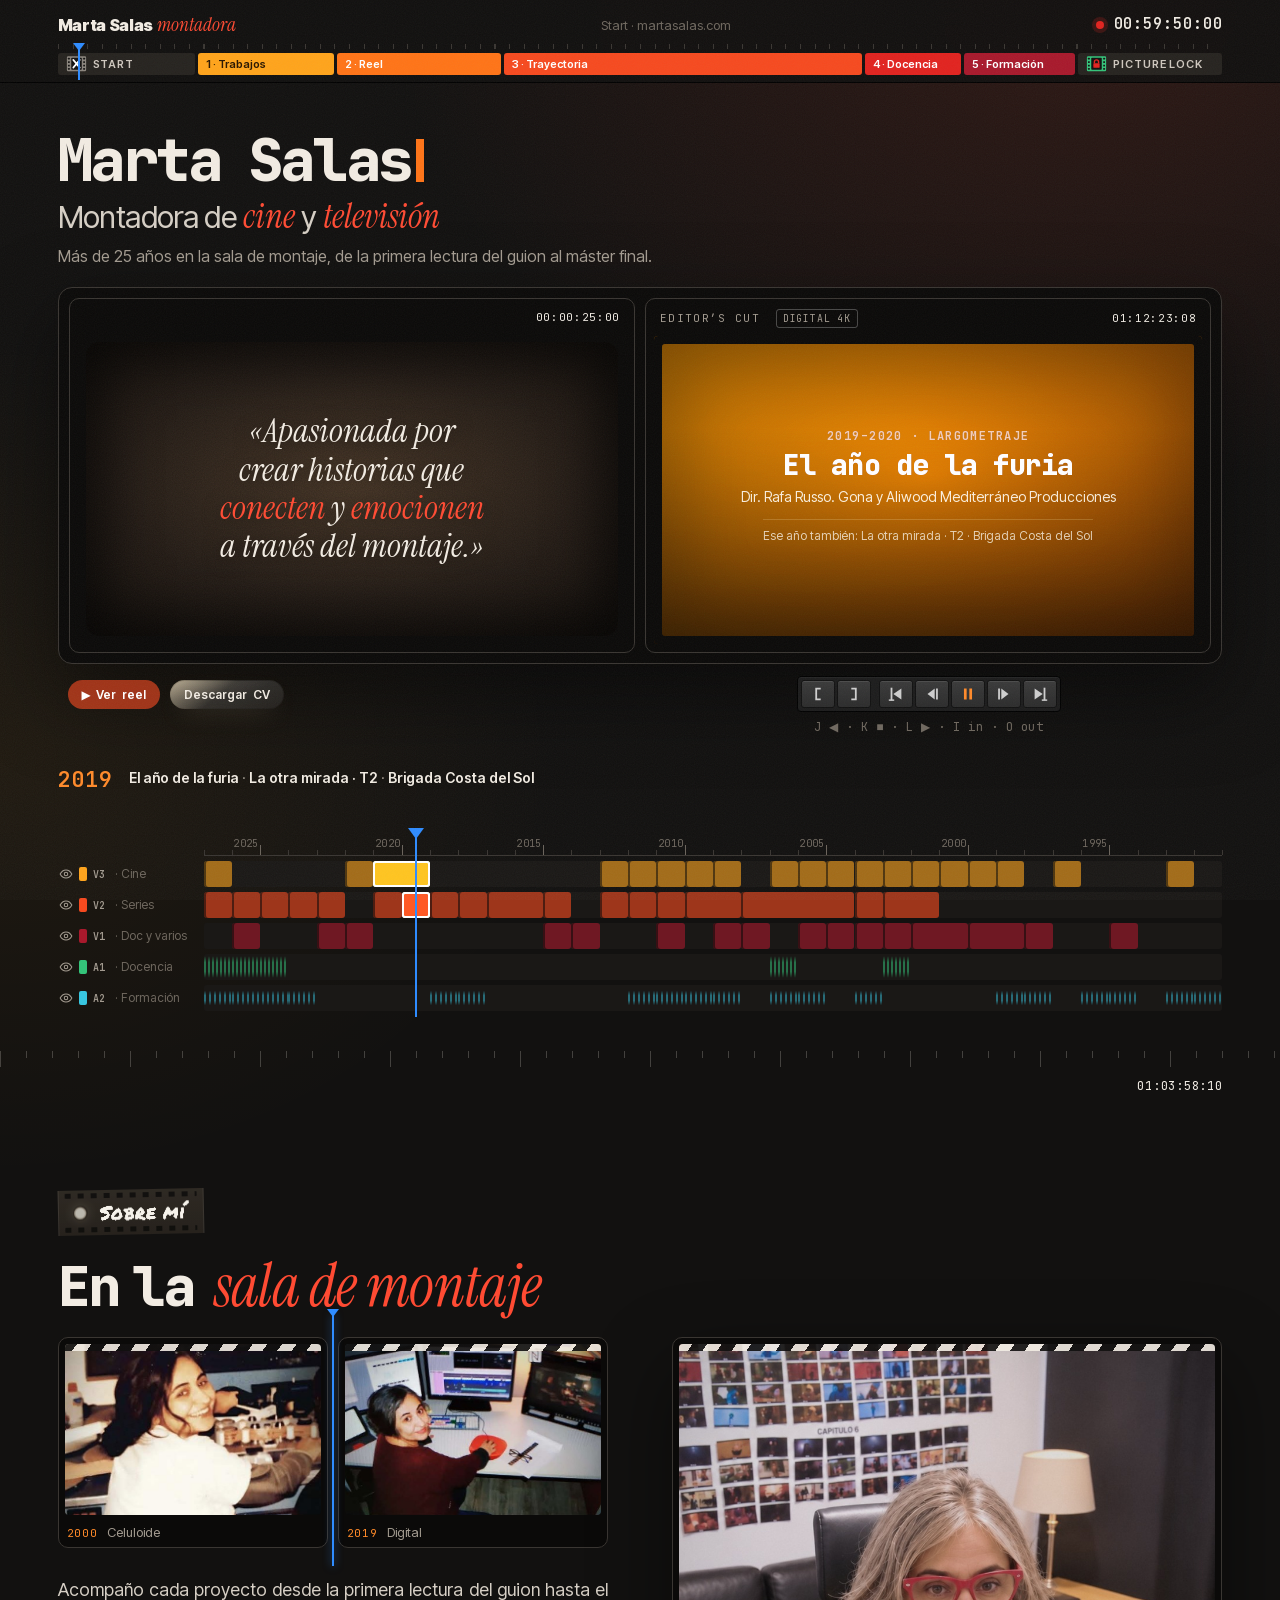
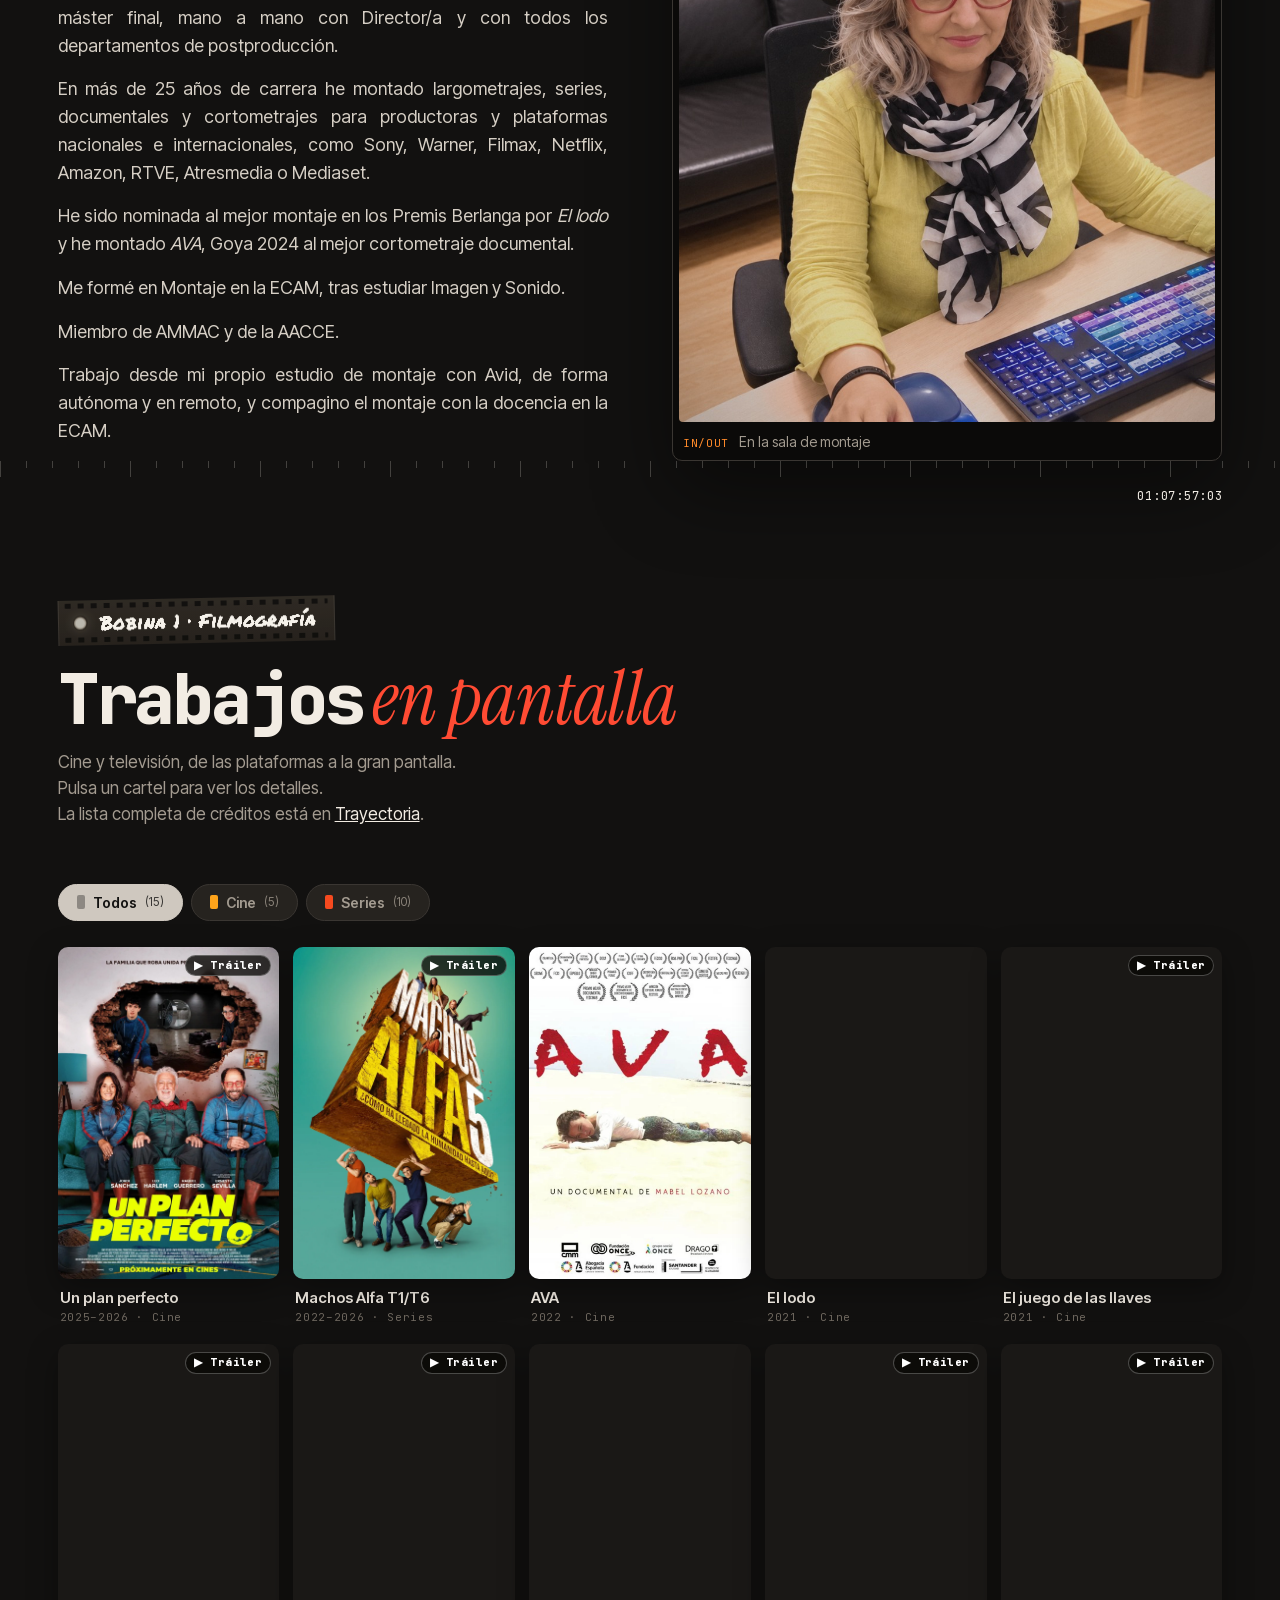
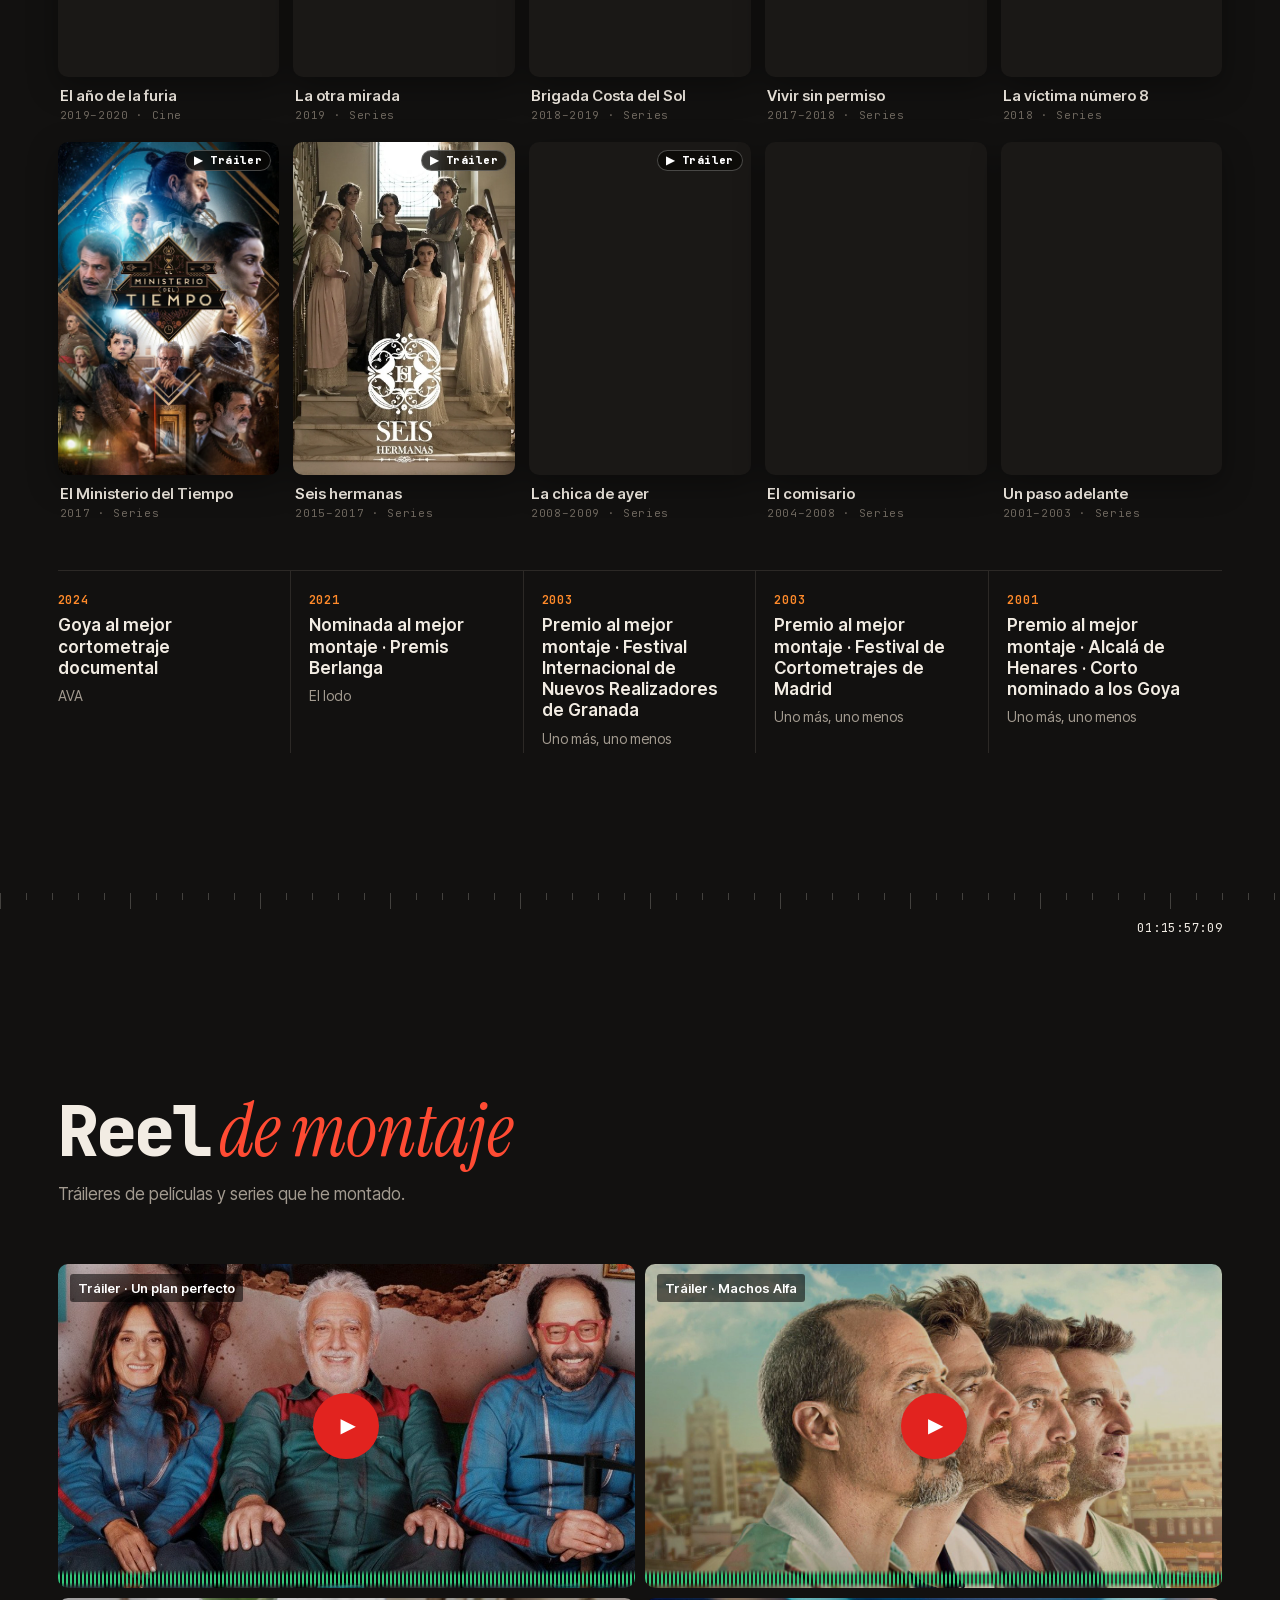
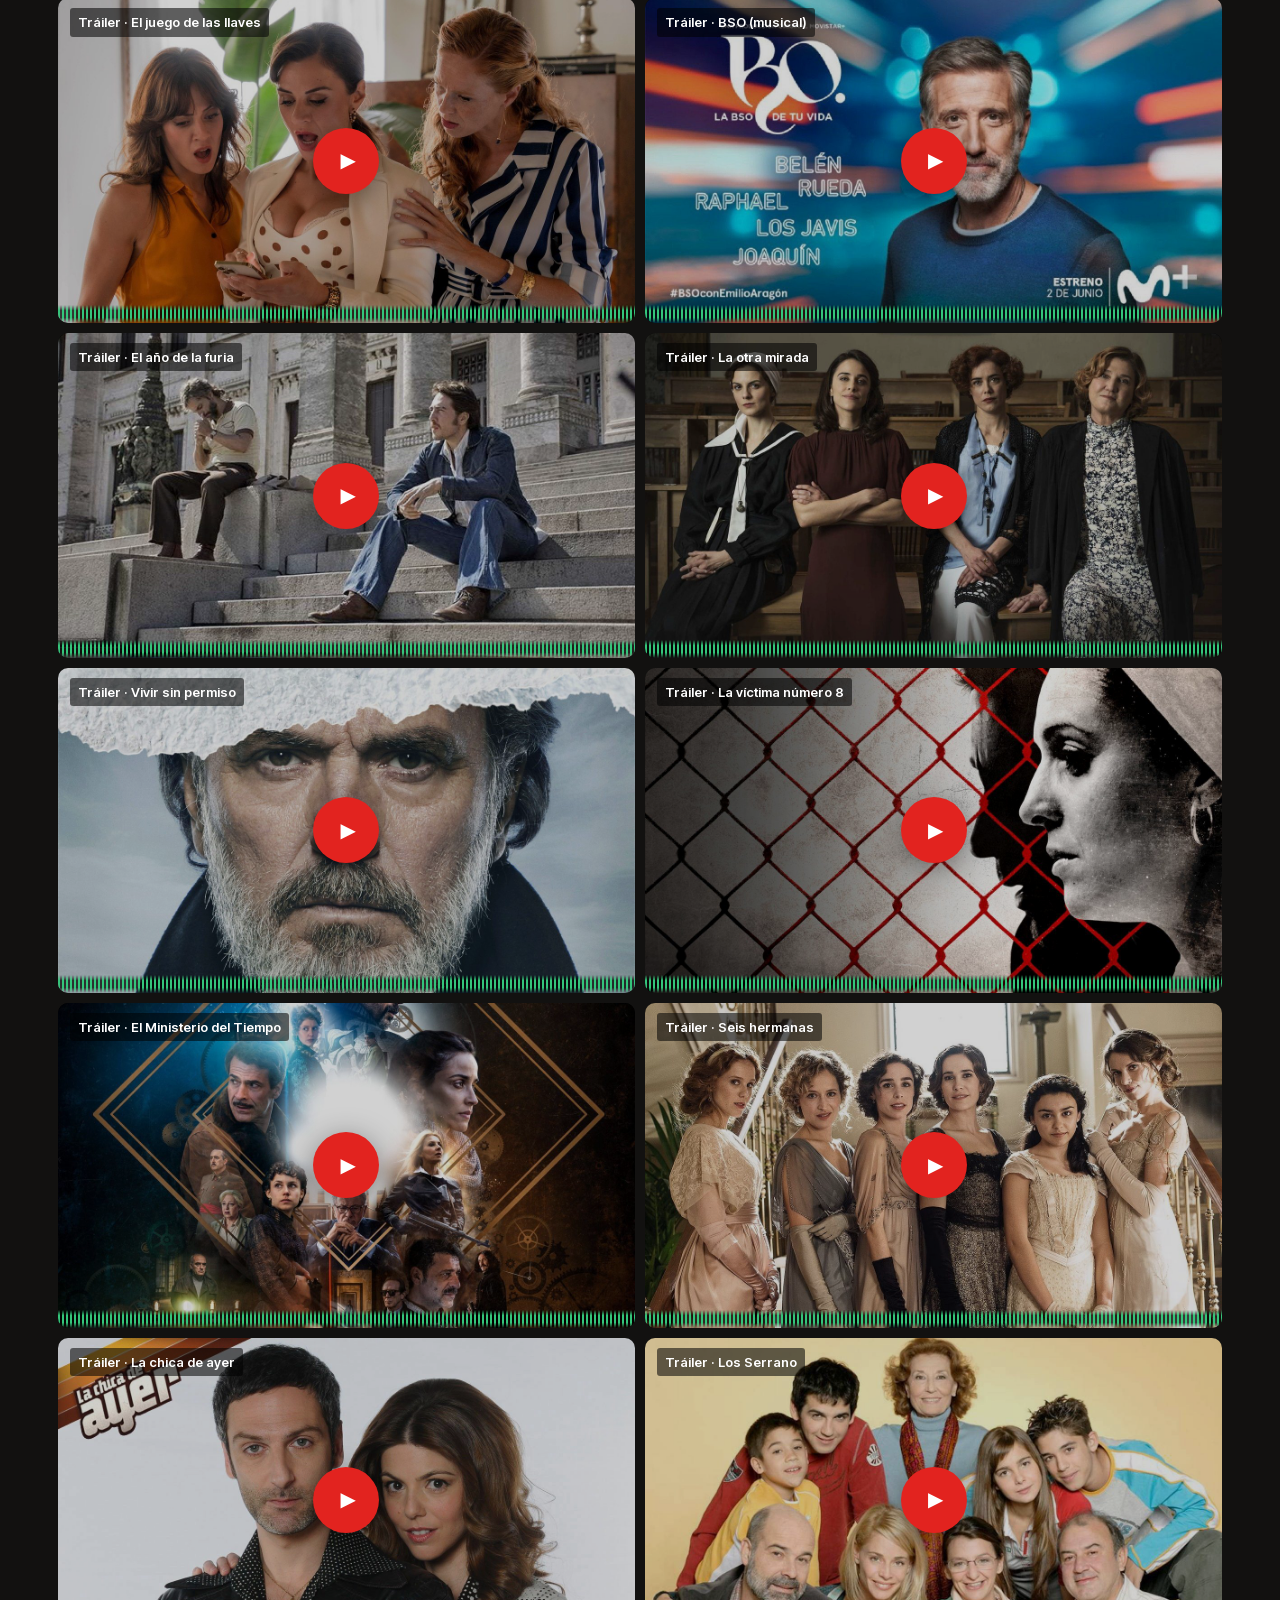
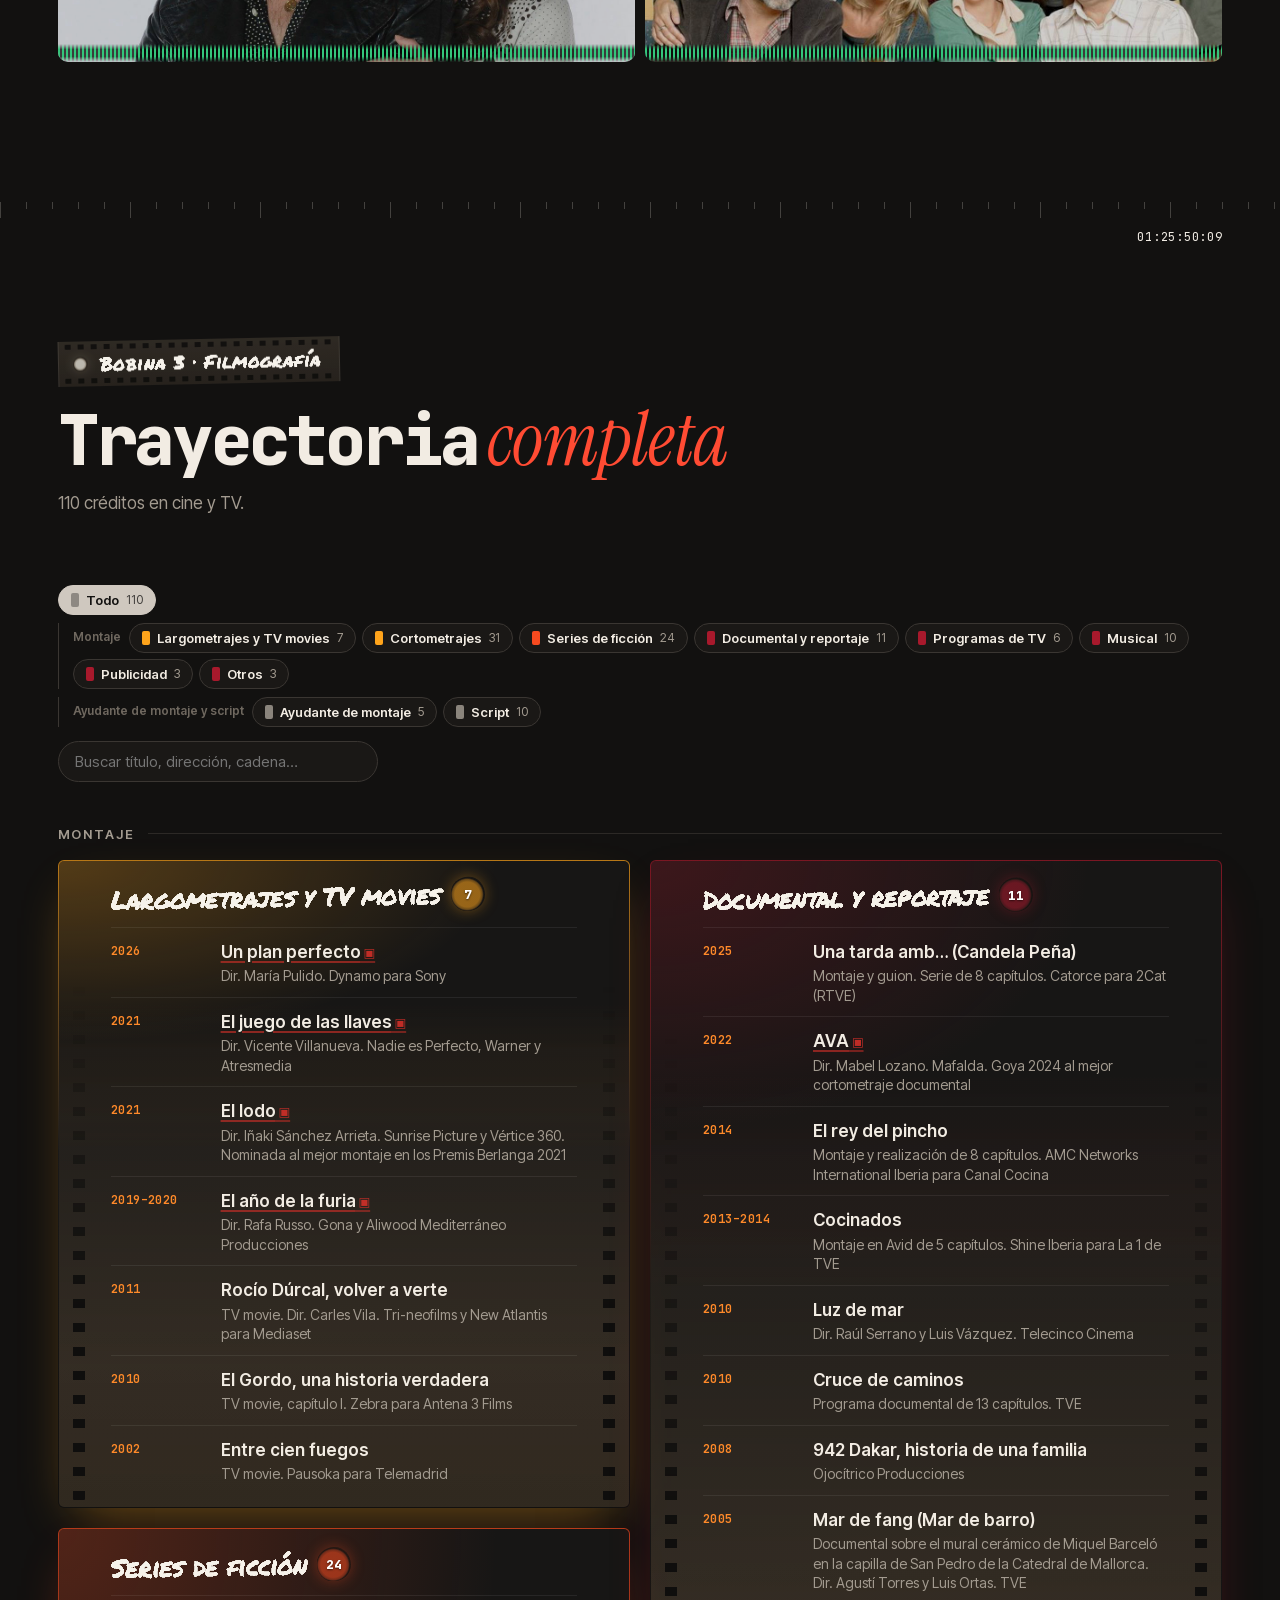
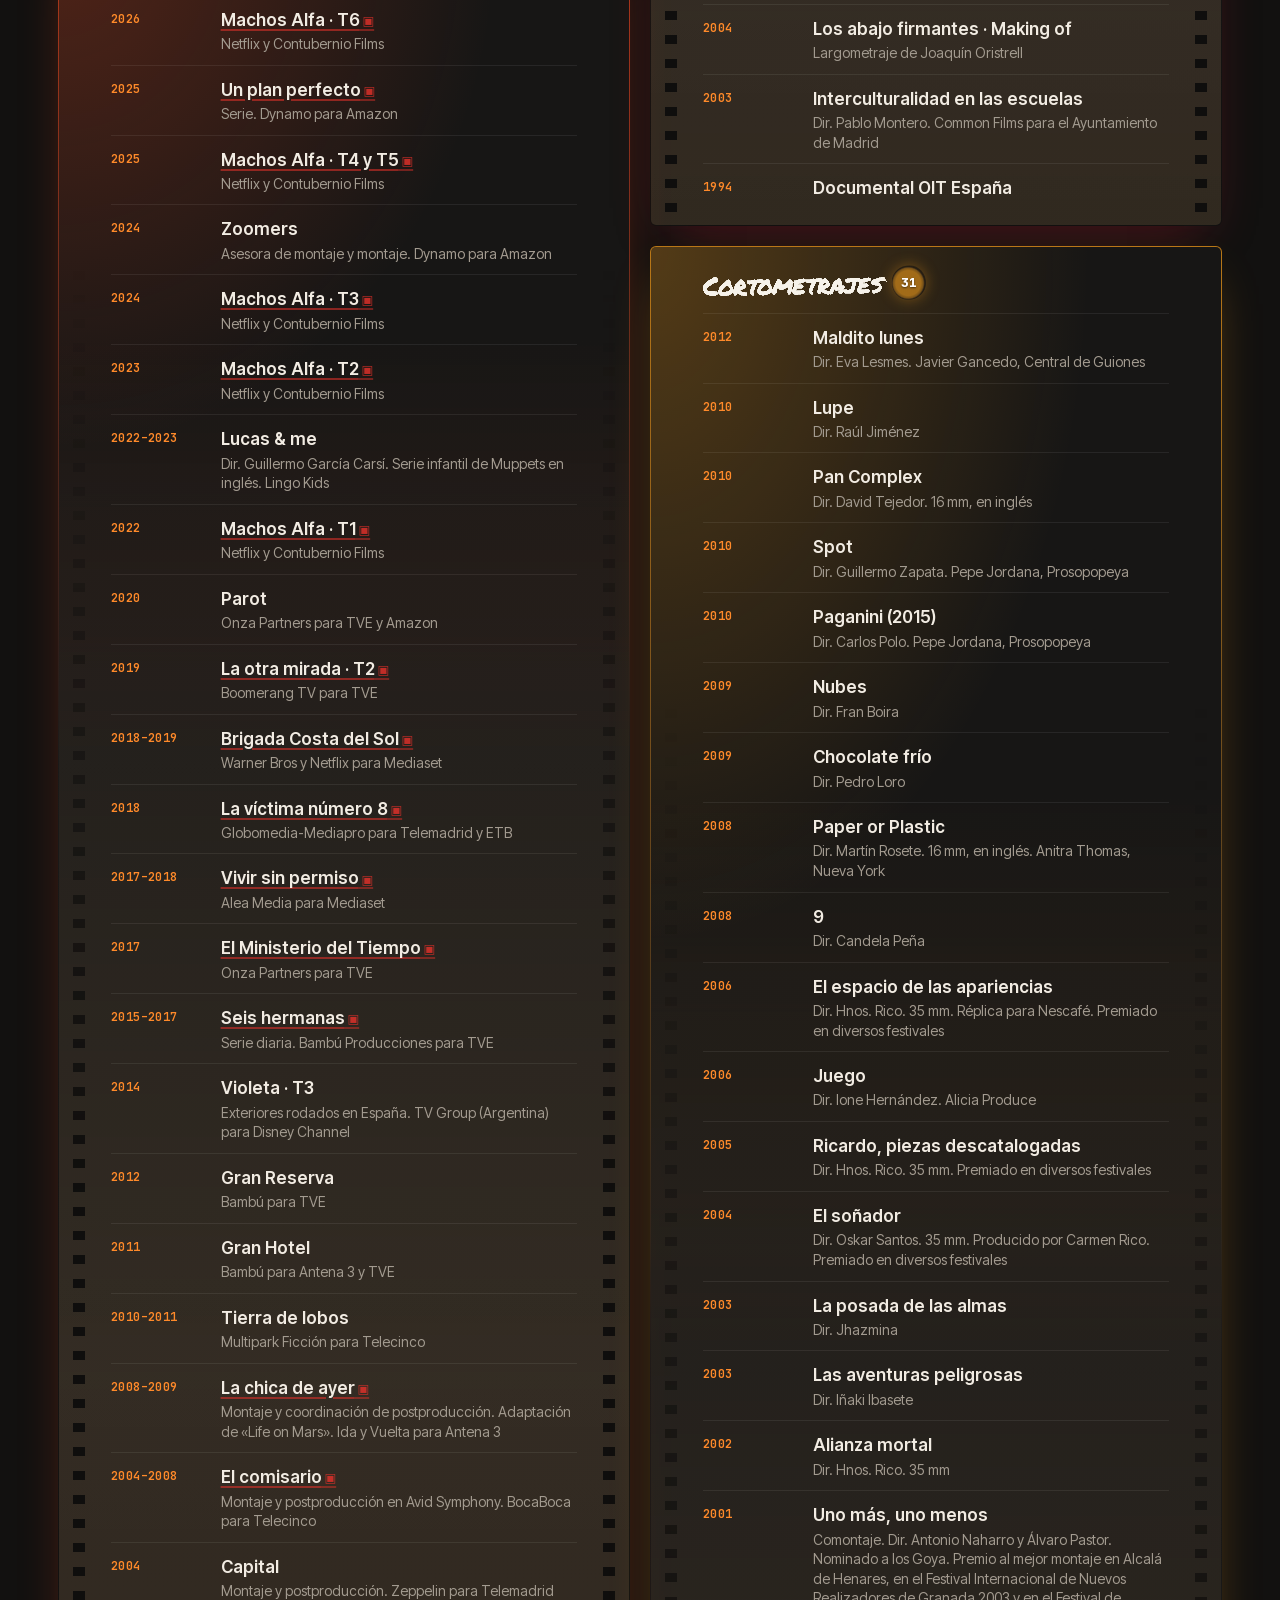
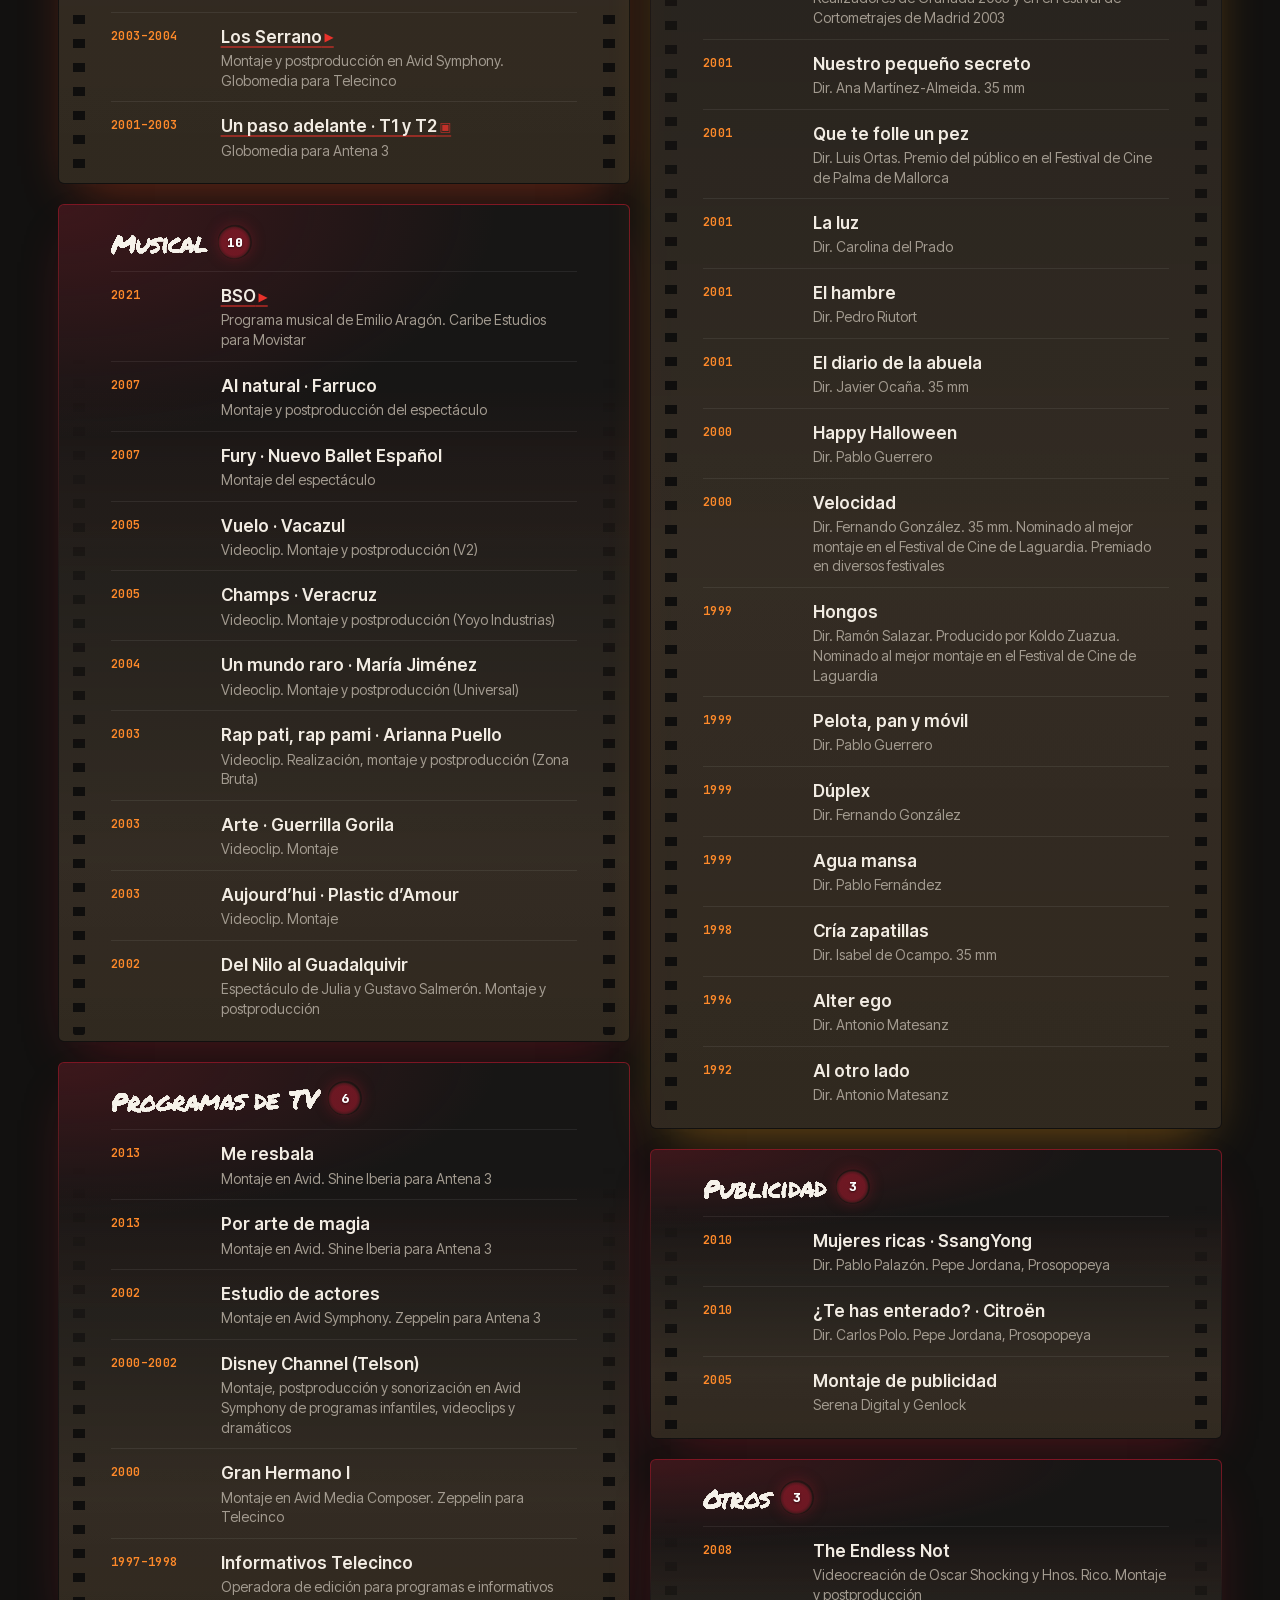
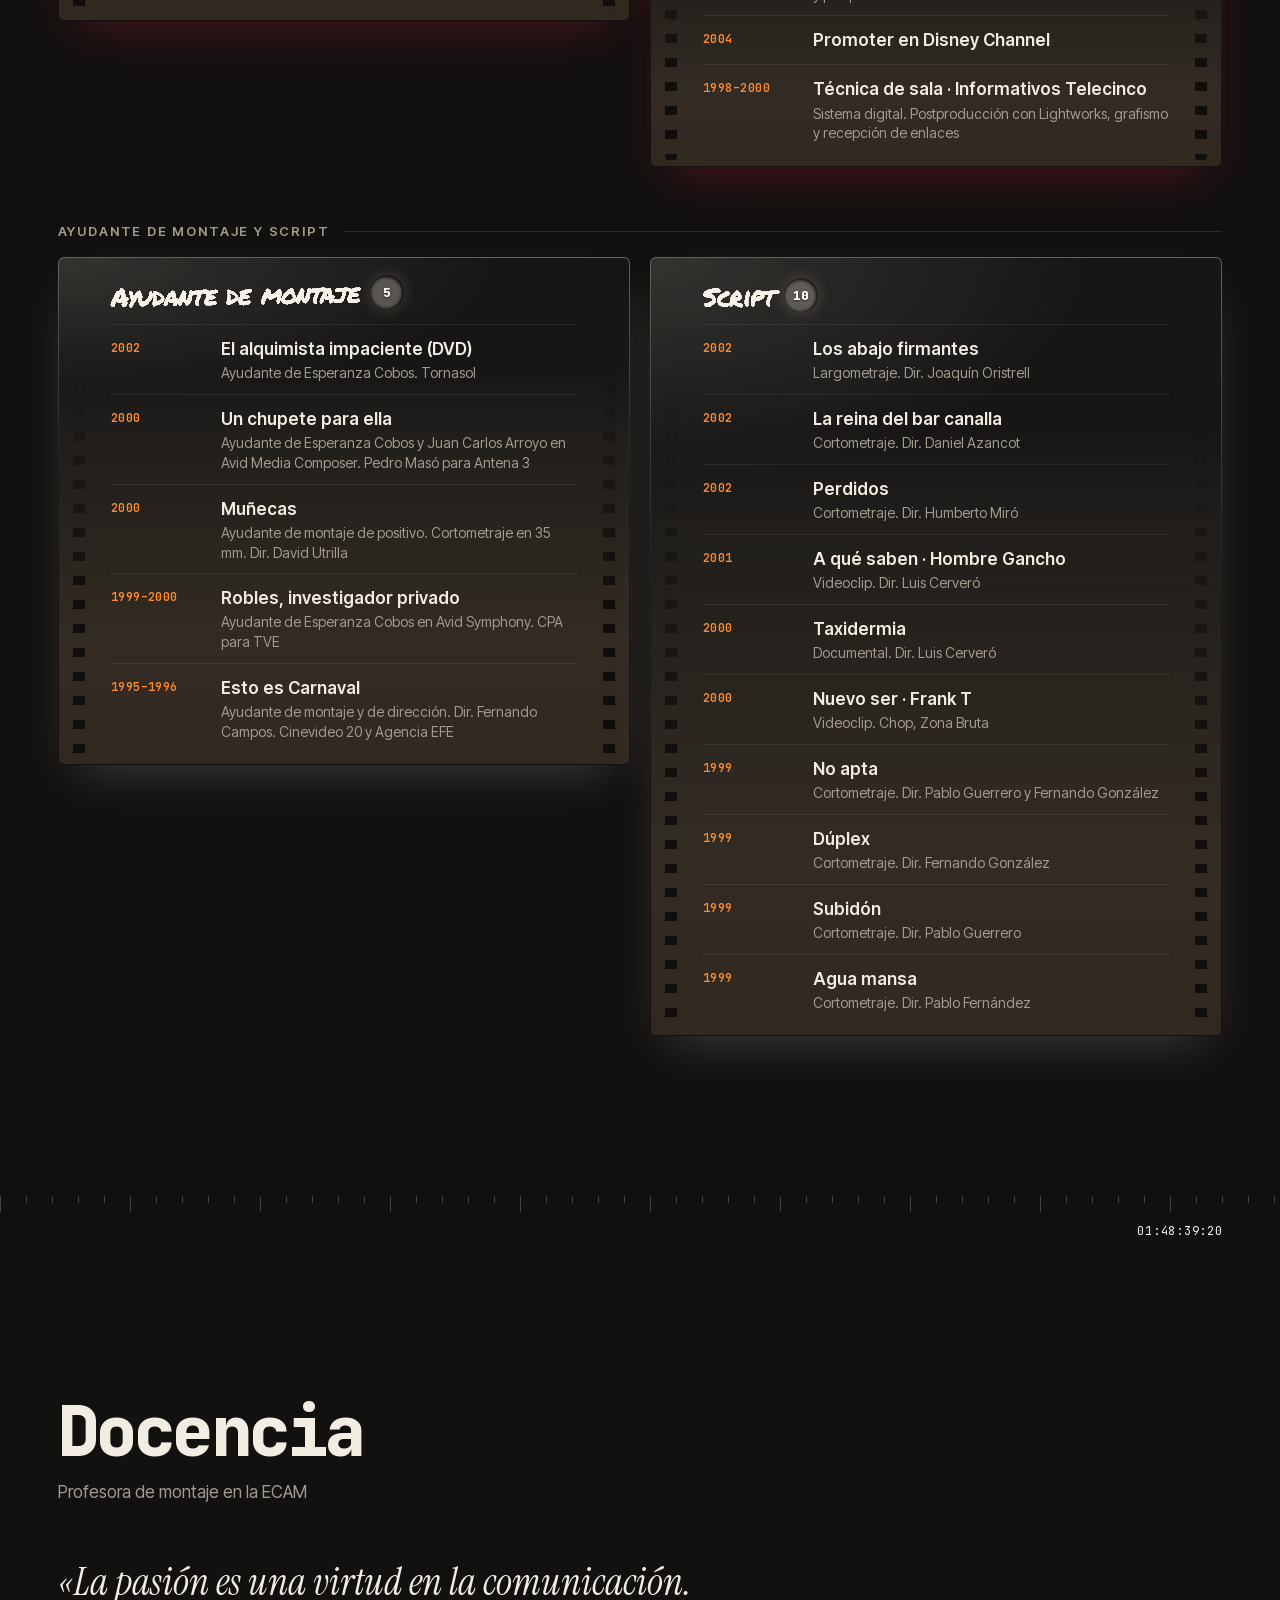
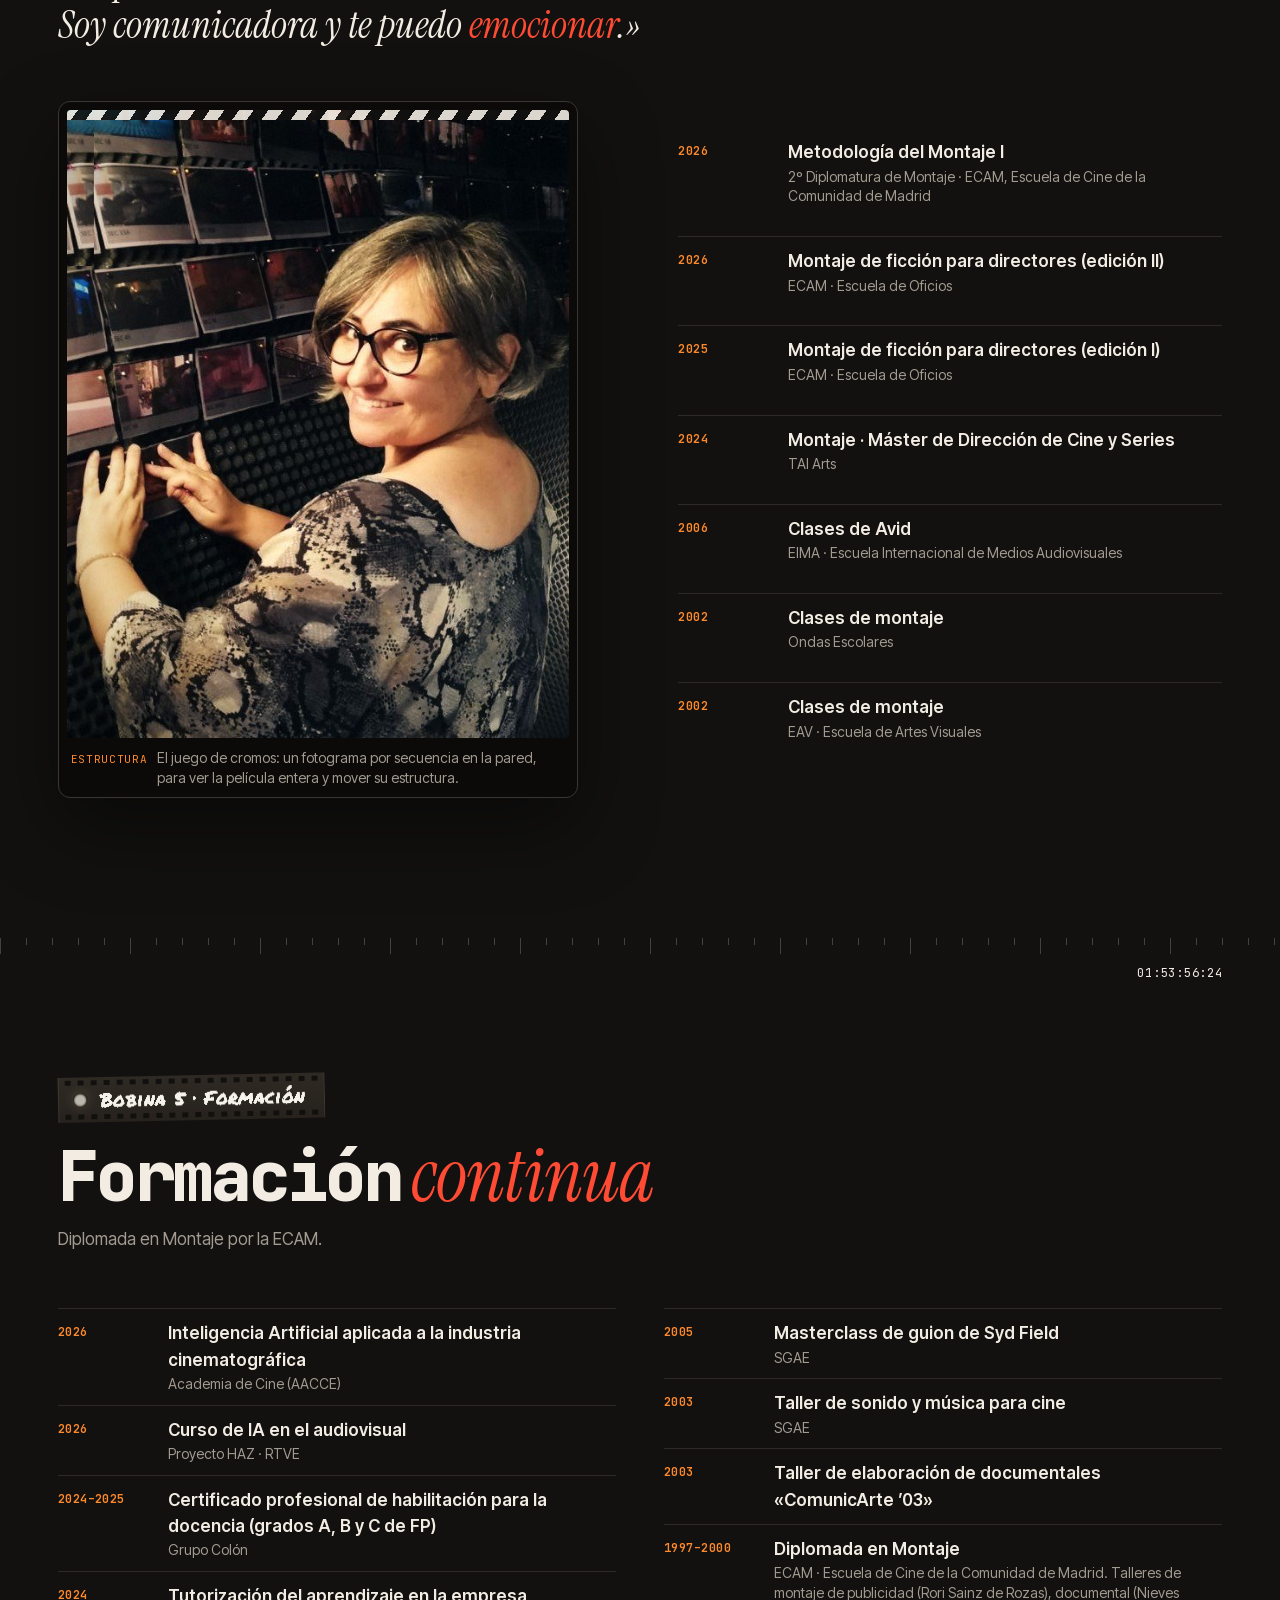
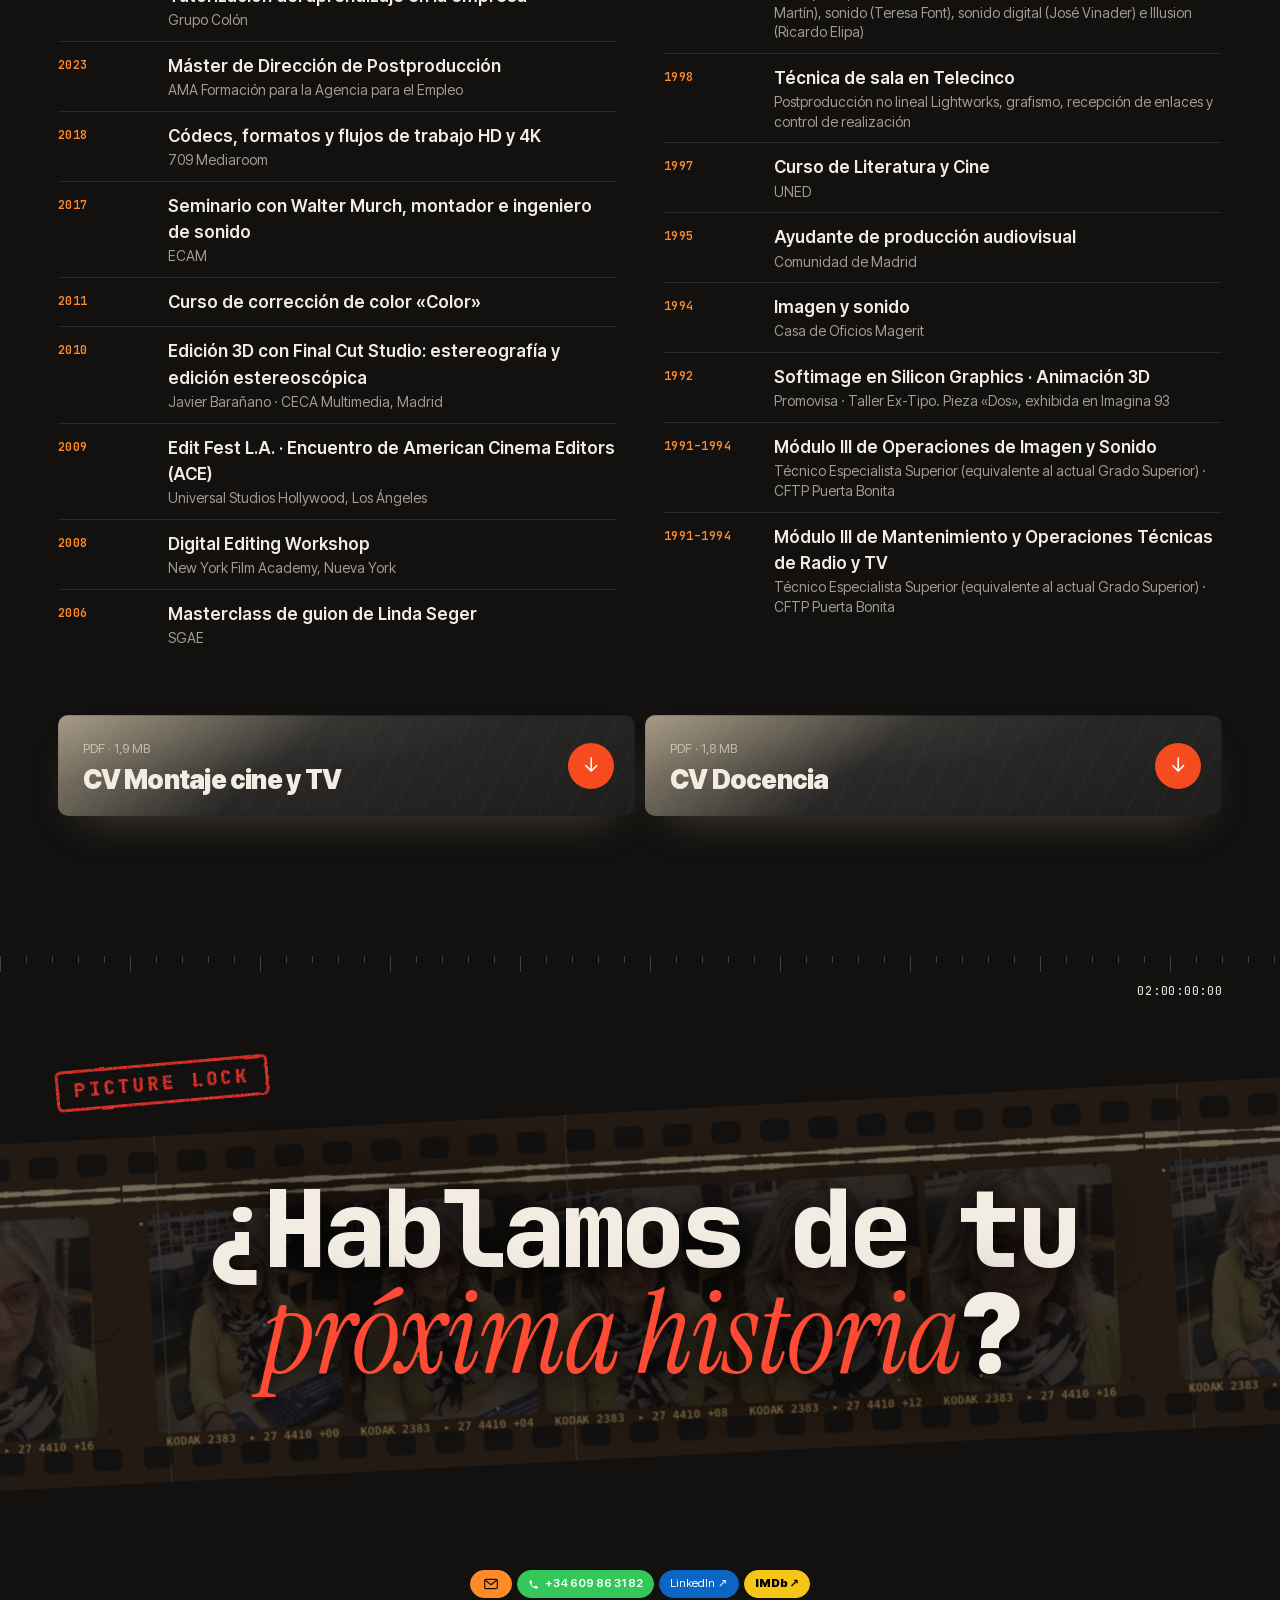
==== commit a28b4d70: "Tipografías alojadas en la propia web (sin conexión a Google Fonts) Co-Authored-By: Claude Opus 5.5 " ====
--- a/web-martasalas-montaje/index.html
+++ b/web-martasalas-montaje/index.html
@@ -10,9 +10,7 @@
   <meta property="og:type" content="website">
   <meta name="theme-color" content="#121110">
   <link rel="icon" href="data:image/svg+xml,%3Csvg xmlns='http://www.w3.org/2000/svg' viewBox='0 0 64 64'%3E%3Crect width='64' height='64' rx='12' fill='%23121110'/%3E%3Crect x='10' y='38' width='14' height='10' rx='2' fill='%23ffa41b'/%3E%3Crect x='26' y='38' width='12' height='10' rx='2' fill='%23f64a1f'/%3E%3Crect x='40' y='38' width='14' height='10' rx='2' fill='%23a8192c'/%3E%3Cpath d='M32 10v44' stroke='%23e2231f' stroke-width='3'/%3E%3Cpath d='M26 10h12l-6 7z' fill='%23e2231f'/%3E%3C/svg%3E">
-  <link rel="preconnect" href="https://fonts.googleapis.com">
-  <link rel="preconnect" href="https://fonts.gstatic.com" crossorigin>
-  <link href="https://fonts.googleapis.com/css2?family=Inter+Tight:wght@400;600;900&family=Instrument+Serif:ital@1&family=JetBrains+Mono:wght@400;600;800&family=Permanent+Marker&display=swap" rel="stylesheet">
+  <link rel="stylesheet" href="css/fonts.css">
   <link rel="stylesheet" href="css/site.css">
 </head>
 <body>
--- a/web-martasalas-montaje/css/fonts.css
+++ b/web-martasalas-montaje/css/fonts.css
@@ -0,0 +1,136 @@
+/* Tipografías alojadas en la propia web (sin conexión a Google) */
+/* latin-ext */
+@font-face {
+  font-family: 'Instrument Serif';
+  font-style: italic;
+  font-weight: 400;
+  font-display: swap;
+  src: url(../assets/fonts/instrument-serif-400-italic-latin-ext.woff2) format('woff2');
+  unicode-range: U+0100-02BA, U+02BD-02C5, U+02C7-02CC, U+02CE-02D7, U+02DD-02FF, U+0304, U+0308, U+0329, U+1D00-1DBF, U+1E00-1E9F, U+1EF2-1EFF, U+2020, U+20A0-20AB, U+20AD-20C4, U+2113, U+2C60-2C7F, U+A720-A7FF;
+}
+/* latin */
+@font-face {
+  font-family: 'Instrument Serif';
+  font-style: italic;
+  font-weight: 400;
+  font-display: swap;
+  src: url(../assets/fonts/instrument-serif-400-italic-latin.woff2) format('woff2');
+  unicode-range: U+0000-00FF, U+0131, U+0152-0153, U+02BB-02BC, U+02C6, U+02DA, U+02DC, U+0304, U+0308, U+0329, U+2000-206F, U+20AC, U+2122, U+2191, U+2193, U+2212, U+2215, U+FEFF, U+FFFD;
+}
+/* latin-ext */
+@font-face {
+  font-family: 'Inter Tight';
+  font-style: normal;
+  font-weight: 400;
+  font-display: swap;
+  src: url(../assets/fonts/inter-tight-400-latin-ext.woff2) format('woff2');
+  unicode-range: U+0100-02BA, U+02BD-02C5, U+02C7-02CC, U+02CE-02D7, U+02DD-02FF, U+0304, U+0308, U+0329, U+1D00-1DBF, U+1E00-1E9F, U+1EF2-1EFF, U+2020, U+20A0-20AB, U+20AD-20C4, U+2113, U+2C60-2C7F, U+A720-A7FF;
+}
+/* latin */
+@font-face {
+  font-family: 'Inter Tight';
+  font-style: normal;
+  font-weight: 400;
+  font-display: swap;
+  src: url(../assets/fonts/inter-tight-400-latin.woff2) format('woff2');
+  unicode-range: U+0000-00FF, U+0131, U+0152-0153, U+02BB-02BC, U+02C6, U+02DA, U+02DC, U+0304, U+0308, U+0329, U+2000-206F, U+20AC, U+2122, U+2191, U+2193, U+2212, U+2215, U+FEFF, U+FFFD;
+}
+/* latin-ext */
+@font-face {
+  font-family: 'Inter Tight';
+  font-style: normal;
+  font-weight: 600;
+  font-display: swap;
+  src: url(../assets/fonts/inter-tight-600-latin-ext.woff2) format('woff2');
+  unicode-range: U+0100-02BA, U+02BD-02C5, U+02C7-02CC, U+02CE-02D7, U+02DD-02FF, U+0304, U+0308, U+0329, U+1D00-1DBF, U+1E00-1E9F, U+1EF2-1EFF, U+2020, U+20A0-20AB, U+20AD-20C4, U+2113, U+2C60-2C7F, U+A720-A7FF;
+}
+/* latin */
+@font-face {
+  font-family: 'Inter Tight';
+  font-style: normal;
+  font-weight: 600;
+  font-display: swap;
+  src: url(../assets/fonts/inter-tight-600-latin.woff2) format('woff2');
+  unicode-range: U+0000-00FF, U+0131, U+0152-0153, U+02BB-02BC, U+02C6, U+02DA, U+02DC, U+0304, U+0308, U+0329, U+2000-206F, U+20AC, U+2122, U+2191, U+2193, U+2212, U+2215, U+FEFF, U+FFFD;
+}
+/* latin-ext */
+@font-face {
+  font-family: 'Inter Tight';
+  font-style: normal;
+  font-weight: 900;
+  font-display: swap;
+  src: url(../assets/fonts/inter-tight-900-latin-ext.woff2) format('woff2');
+  unicode-range: U+0100-02BA, U+02BD-02C5, U+02C7-02CC, U+02CE-02D7, U+02DD-02FF, U+0304, U+0308, U+0329, U+1D00-1DBF, U+1E00-1E9F, U+1EF2-1EFF, U+2020, U+20A0-20AB, U+20AD-20C4, U+2113, U+2C60-2C7F, U+A720-A7FF;
+}
+/* latin */
+@font-face {
+  font-family: 'Inter Tight';
+  font-style: normal;
+  font-weight: 900;
+  font-display: swap;
+  src: url(../assets/fonts/inter-tight-900-latin.woff2) format('woff2');
+  unicode-range: U+0000-00FF, U+0131, U+0152-0153, U+02BB-02BC, U+02C6, U+02DA, U+02DC, U+0304, U+0308, U+0329, U+2000-206F, U+20AC, U+2122, U+2191, U+2193, U+2212, U+2215, U+FEFF, U+FFFD;
+}
+/* latin-ext */
+@font-face {
+  font-family: 'JetBrains Mono';
+  font-style: normal;
+  font-weight: 400;
+  font-display: swap;
+  src: url(../assets/fonts/jetbrains-mono-400-latin-ext.woff2) format('woff2');
+  unicode-range: U+0100-02BA, U+02BD-02C5, U+02C7-02CC, U+02CE-02D7, U+02DD-02FF, U+0304, U+0308, U+0329, U+1D00-1DBF, U+1E00-1E9F, U+1EF2-1EFF, U+2020, U+20A0-20AB, U+20AD-20C4, U+2113, U+2C60-2C7F, U+A720-A7FF;
+}
+/* latin */
+@font-face {
+  font-family: 'JetBrains Mono';
+  font-style: normal;
+  font-weight: 400;
+  font-display: swap;
+  src: url(../assets/fonts/jetbrains-mono-400-latin.woff2) format('woff2');
+  unicode-range: U+0000-00FF, U+0131, U+0152-0153, U+02BB-02BC, U+02C6, U+02DA, U+02DC, U+0304, U+0308, U+0329, U+2000-206F, U+20AC, U+2122, U+2191, U+2193, U+2212, U+2215, U+FEFF, U+FFFD;
+}
+/* latin-ext */
+@font-face {
+  font-family: 'JetBrains Mono';
+  font-style: normal;
+  font-weight: 600;
+  font-display: swap;
+  src: url(../assets/fonts/jetbrains-mono-600-latin-ext.woff2) format('woff2');
+  unicode-range: U+0100-02BA, U+02BD-02C5, U+02C7-02CC, U+02CE-02D7, U+02DD-02FF, U+0304, U+0308, U+0329, U+1D00-1DBF, U+1E00-1E9F, U+1EF2-1EFF, U+2020, U+20A0-20AB, U+20AD-20C4, U+2113, U+2C60-2C7F, U+A720-A7FF;
+}
+/* latin */
+@font-face {
+  font-family: 'JetBrains Mono';
+  font-style: normal;
+  font-weight: 600;
+  font-display: swap;
+  src: url(../assets/fonts/jetbrains-mono-600-latin.woff2) format('woff2');
+  unicode-range: U+0000-00FF, U+0131, U+0152-0153, U+02BB-02BC, U+02C6, U+02DA, U+02DC, U+0304, U+0308, U+0329, U+2000-206F, U+20AC, U+2122, U+2191, U+2193, U+2212, U+2215, U+FEFF, U+FFFD;
+}
+/* latin-ext */
+@font-face {
+  font-family: 'JetBrains Mono';
+  font-style: normal;
+  font-weight: 800;
+  font-display: swap;
+  src: url(../assets/fonts/jetbrains-mono-800-latin-ext.woff2) format('woff2');
+  unicode-range: U+0100-02BA, U+02BD-02C5, U+02C7-02CC, U+02CE-02D7, U+02DD-02FF, U+0304, U+0308, U+0329, U+1D00-1DBF, U+1E00-1E9F, U+1EF2-1EFF, U+2020, U+20A0-20AB, U+20AD-20C4, U+2113, U+2C60-2C7F, U+A720-A7FF;
+}
+/* latin */
+@font-face {
+  font-family: 'JetBrains Mono';
+  font-style: normal;
+  font-weight: 800;
+  font-display: swap;
+  src: url(../assets/fonts/jetbrains-mono-800-latin.woff2) format('woff2');
+  unicode-range: U+0000-00FF, U+0131, U+0152-0153, U+02BB-02BC, U+02C6, U+02DA, U+02DC, U+0304, U+0308, U+0329, U+2000-206F, U+20AC, U+2122, U+2191, U+2193, U+2212, U+2215, U+FEFF, U+FFFD;
+}
+/* latin */
+@font-face {
+  font-family: 'Permanent Marker';
+  font-style: normal;
+  font-weight: 400;
+  font-display: swap;
+  src: url(../assets/fonts/permanent-marker-400-latin.woff2) format('woff2');
+  unicode-range: U+0000-00FF, U+0131, U+0152-0153, U+02BB-02BC, U+02C6, U+02DA, U+02DC, U+0304, U+0308, U+0329, U+2000-206F, U+20AC, U+2122, U+2191, U+2193, U+2212, U+2215, U+FEFF, U+FFFD;
+}
--- a/web-martasalas-montaje/css/site.css
+++ b/web-martasalas-montaje/css/site.css
@@ -16,11 +16,11 @@
   --text-l: #141414;
   --muted-l: #6d675f;
   --c1: #ffa41b; --c2: #ff7417; --c3: #f64a1f; --c4: #e2231f; --c5: #a8192c;
-  --coral: #ee6a52;
+  --coral: #ff4b33;   /* coral vivo, más rojo (como el sello y el REC) */
   --wave: #34c47a;
   --head: #e2231f;
   --playhead: #2f8cff;   /* azul del indicador de posición de Avid Media Composer */
-  --tc: #ff8a2a;
+  --tc: #f1ece4;   /* códigos de tiempo en blanco cálido, como el burn-in de la sala de montaje */
   --sans: "Inter Tight", "Inter", system-ui, -apple-system, "Segoe UI", Roboto, sans-serif;
   --serif: "Instrument Serif", "Iowan Old Style", Georgia, serif;
   --mono: "JetBrains Mono", ui-monospace, "SF Mono", Menlo, monospace;
@@ -34,7 +34,7 @@
 body {
   margin: 0; color: var(--text); font: 400 17px/1.55 var(--sans); -webkit-font-smoothing: antialiased; overflow-x: clip;
   background:
-    radial-gradient(1000px 700px at 85% 0, rgba(238,106,82,.13), transparent 70%),
+    radial-gradient(1000px 700px at 85% 0, rgba(255,75,51,.12), transparent 70%),
     radial-gradient(800px 600px at 0 760px, rgba(255,164,27,.06), transparent 70%),
     var(--ink);
   background-repeat: no-repeat; background-color: var(--ink);
@@ -174,7 +174,7 @@
 .transport.is-completa .avid-btn { width: 34px; height: 28px; }
 .transport.is-completa .avid-btn svg { width: 18px; height: 18px; }
 /* Tramo marcado con entrada y salida */
-.career-range { position: absolute; top: 20px; bottom: 0; background: rgba(255,138,42,.1); border-top: 2px solid var(--tc); pointer-events: none; z-index: 1; }
+.career-range { position: absolute; top: 20px; bottom: 0; background: rgba(241,236,228,.08); border-top: 2px solid var(--tc); pointer-events: none; z-index: 1; }
 .career-mark { position: absolute; top: 4px; width: 10px; height: 14px; margin-left: -5px; border: 2px solid var(--tc); pointer-events: none; z-index: 2; }
 .career-mark.mark-in { border-right: 0; } .career-mark.mark-out { border-left: 0; }
 .transport-hint { margin-left: auto; color: var(--dim); font-size: 13px; }
@@ -979,7 +979,7 @@
 
 /* Contacto: sobre (correo) a la izquierda del teléfono, en lugar del email escrito */
 #contacto .fin-links { margin-top: clamp(40px, 5vw, 64px); }
-.fin-links a.is-mail { display: inline-flex; align-items: center; justify-content: center; padding: 4px 12px; background: var(--tc); border-color: var(--tc); color: #1a0f05; }
+.fin-links a.is-mail { display: inline-flex; align-items: center; justify-content: center; padding: 4px 12px; background: #ff8a2a; border-color: #ff8a2a; color: #1a0f05; }
 .fin-links a.is-mail:hover { background: #ffa04d; border-color: #ffa04d; }
 .fin-links a.is-mail svg { width: 16px; height: 16px; }
 #trayectoria .block-head h2 b { font-family: var(--mono); font-weight: 800; letter-spacing: -.04em; } /* «Trayectoria» en la tipografía del nombre (prueba) */
@@ -1089,3 +1089,10 @@
     repeating-linear-gradient(90deg, currentColor 0 1px, transparent 1px 26px) top / 100% 7px no-repeat,
     repeating-linear-gradient(90deg, currentColor 0 1px, transparent 1px 130px) top / 100% 16px no-repeat; }
 .about { padding-top: clamp(80px, 11vw, 140px); }
+/* Años en naranja (tu historia); los códigos de tiempo siguen en blanco (lo técnico, como el burn-in) */
+:root { --yr: #ff8a2a; }
+.career-year, #trayectoria .yr, .block:not(.light) .yr, .award .mono, .photo figcaption .mono, .fm-meta, .clip-tip .mono { color: var(--yr); }
+.career-range { background: rgba(255,138,42,.1); border-top-color: var(--yr); }
+/* Botonera: el icono del botón activo vuelve a encenderse en naranja (y en el clic) */
+.avid-btn.on, .avid-btn.on:hover { color: var(--yr); }
+.avid-btn:active { color: var(--yr); }
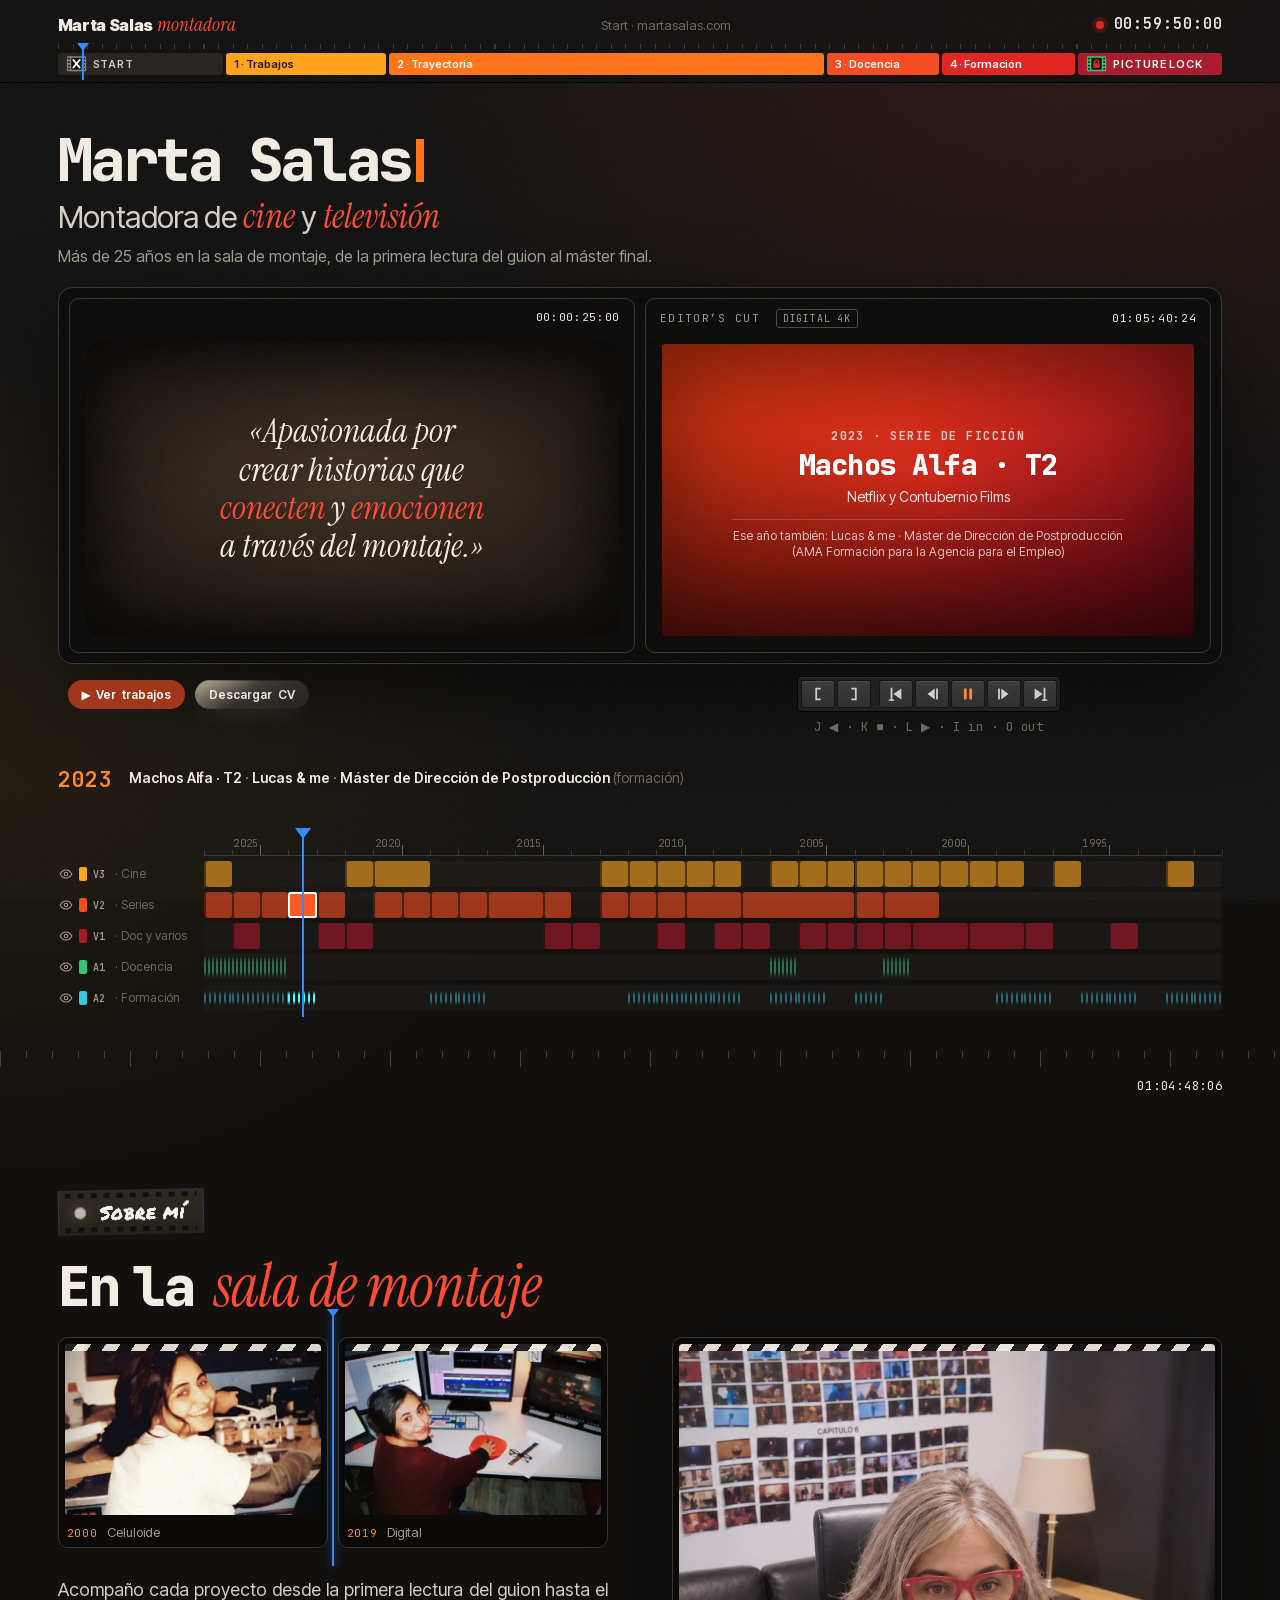
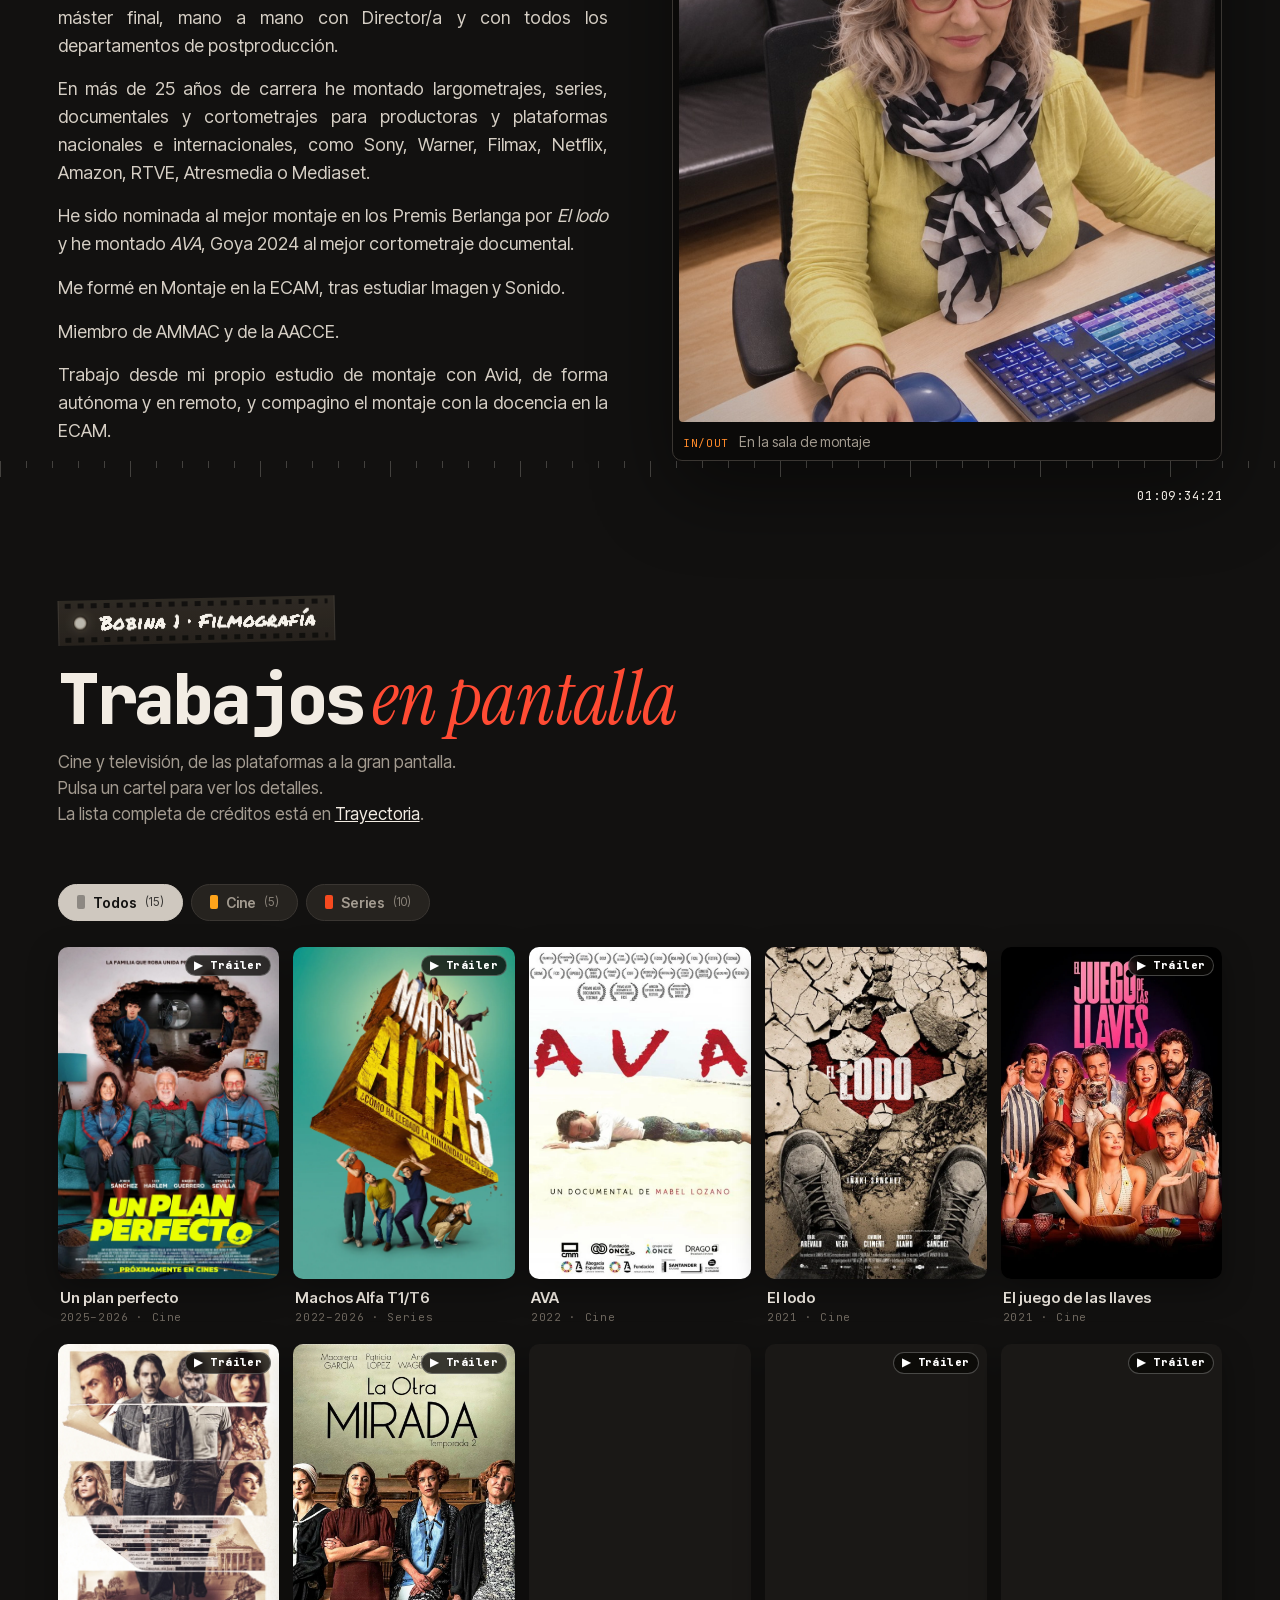
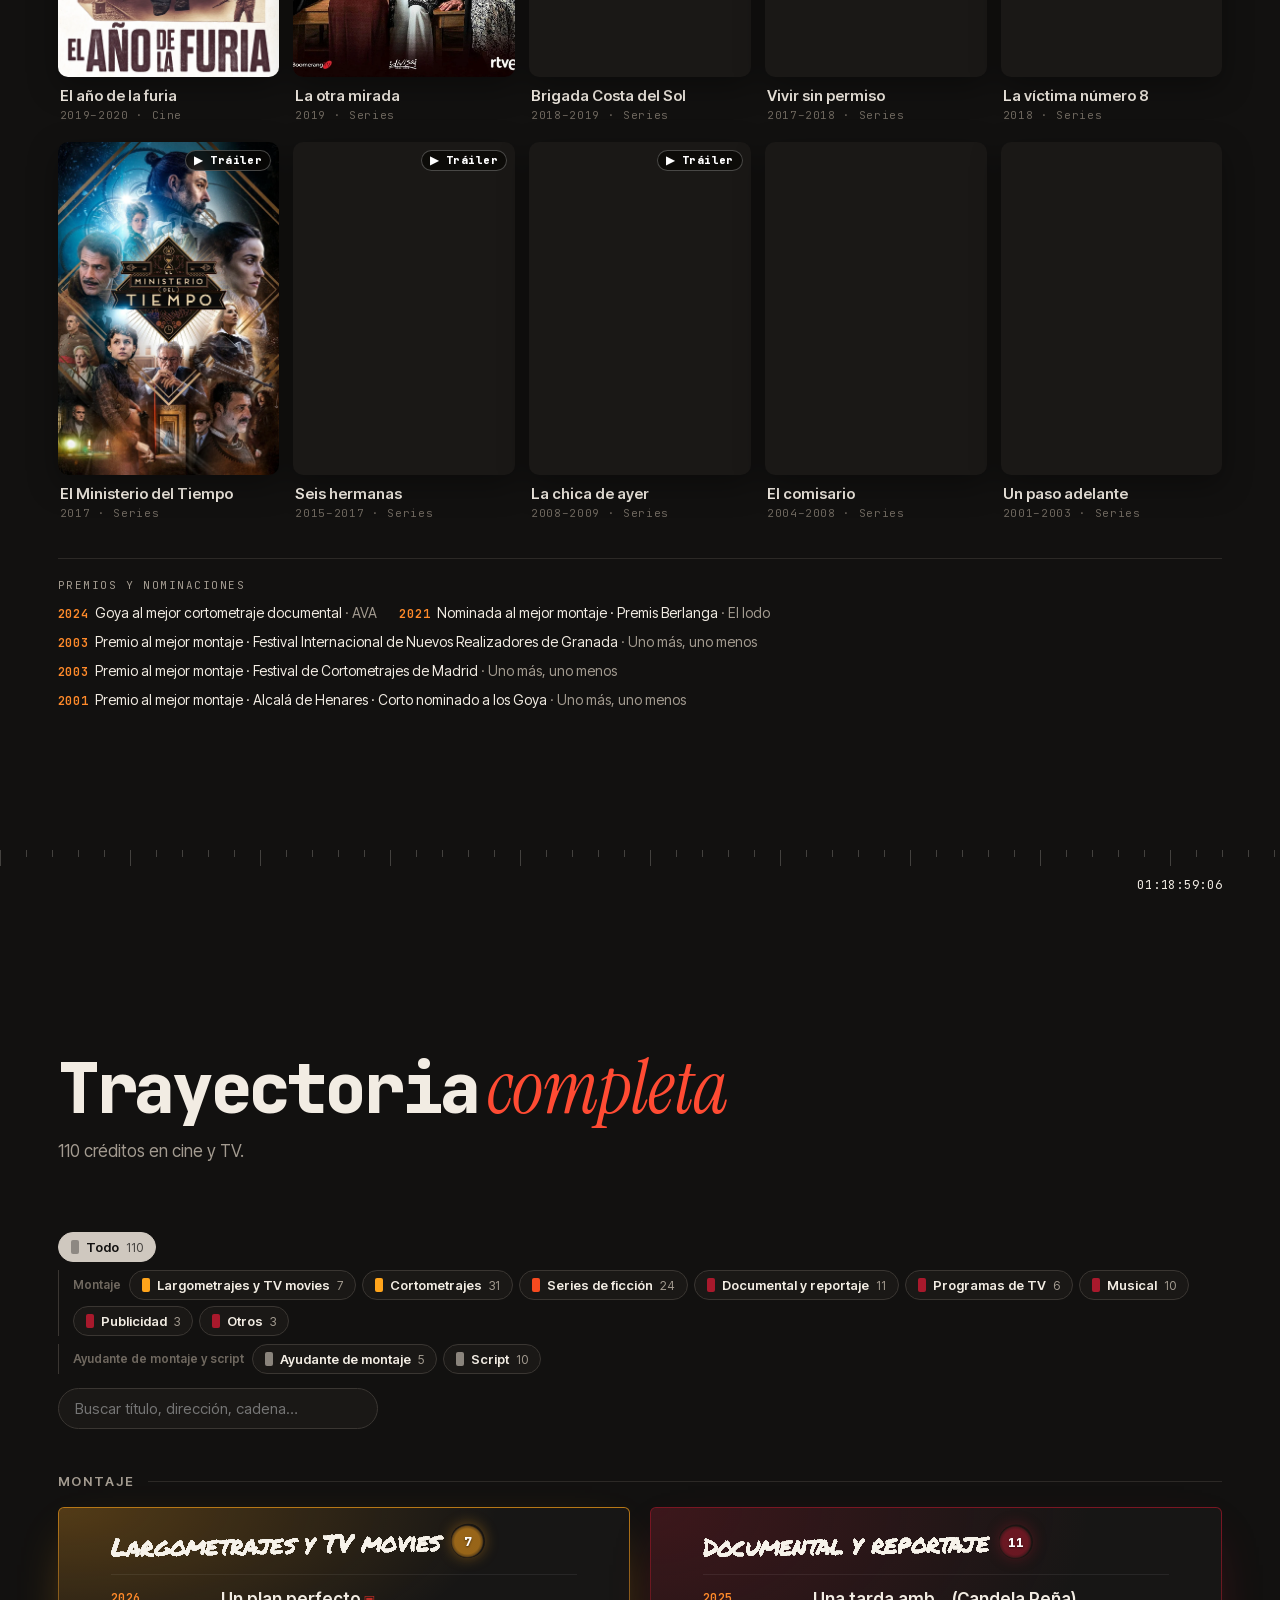
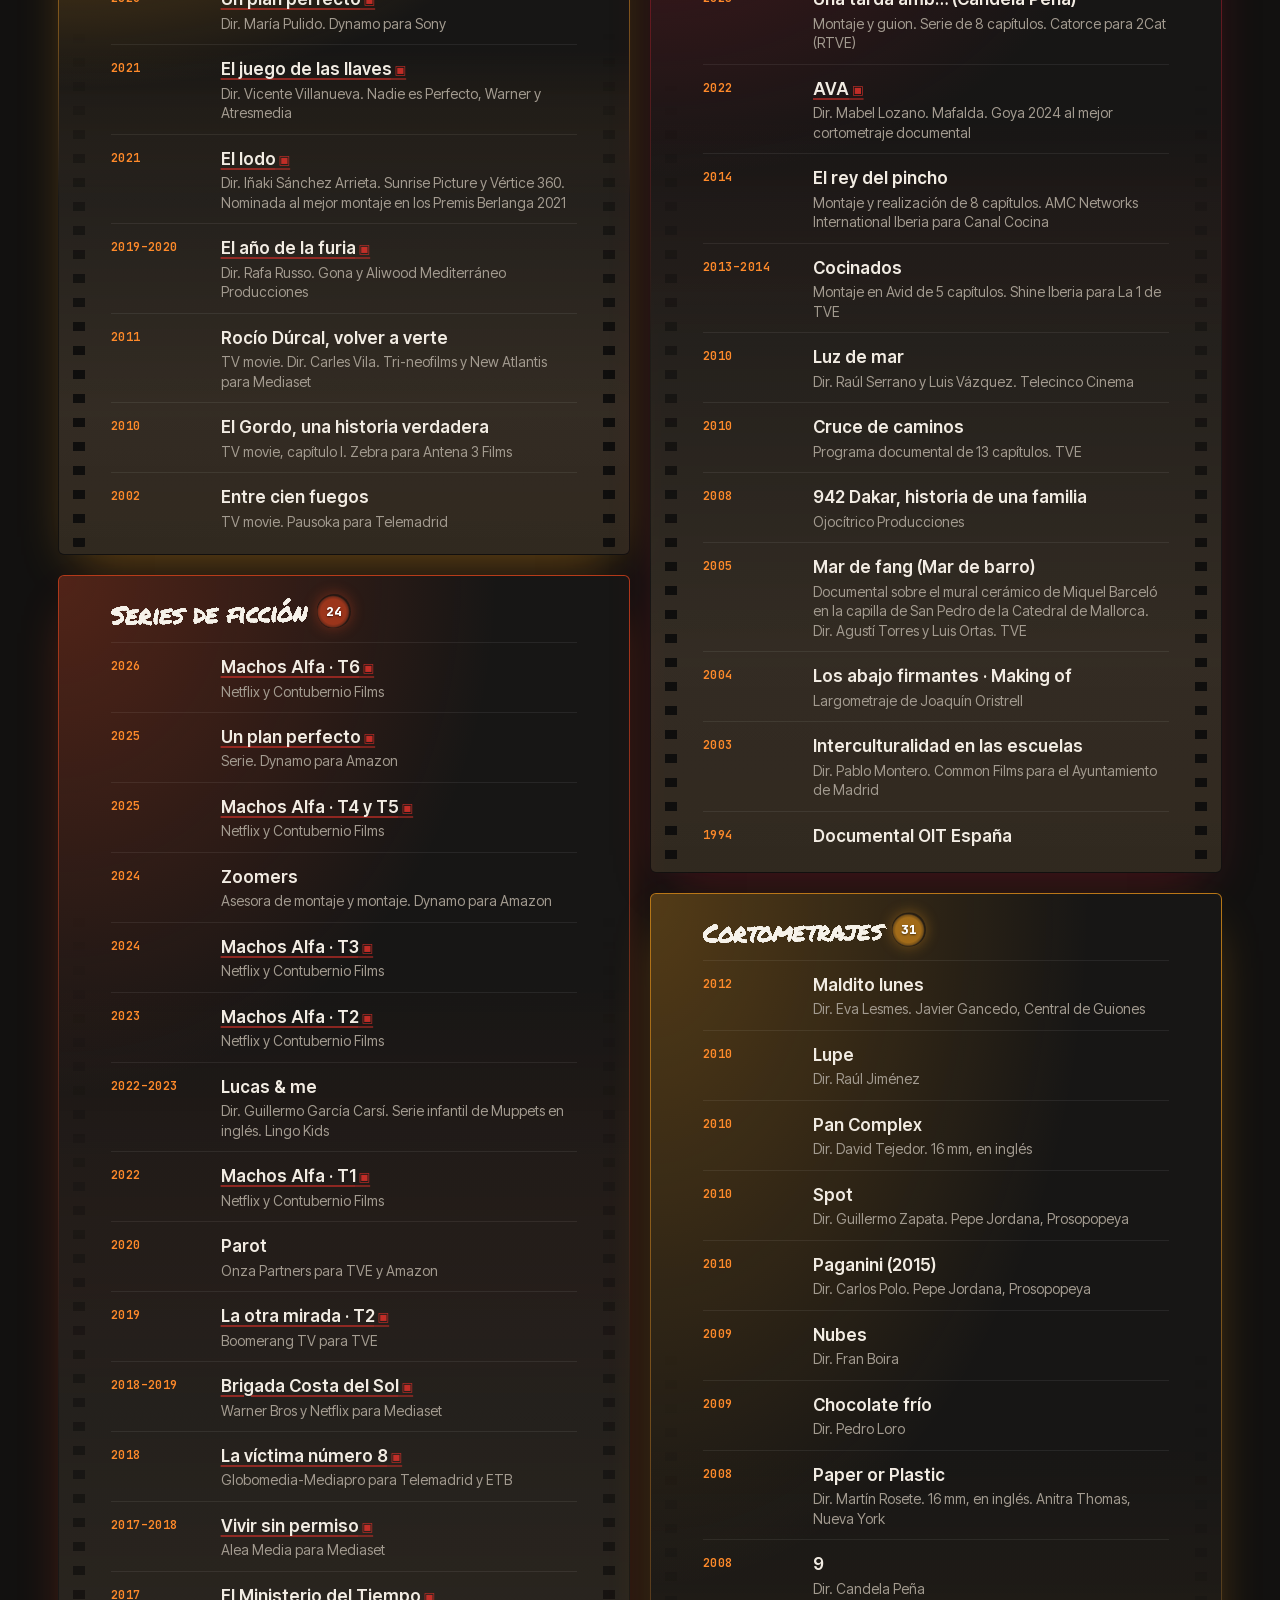
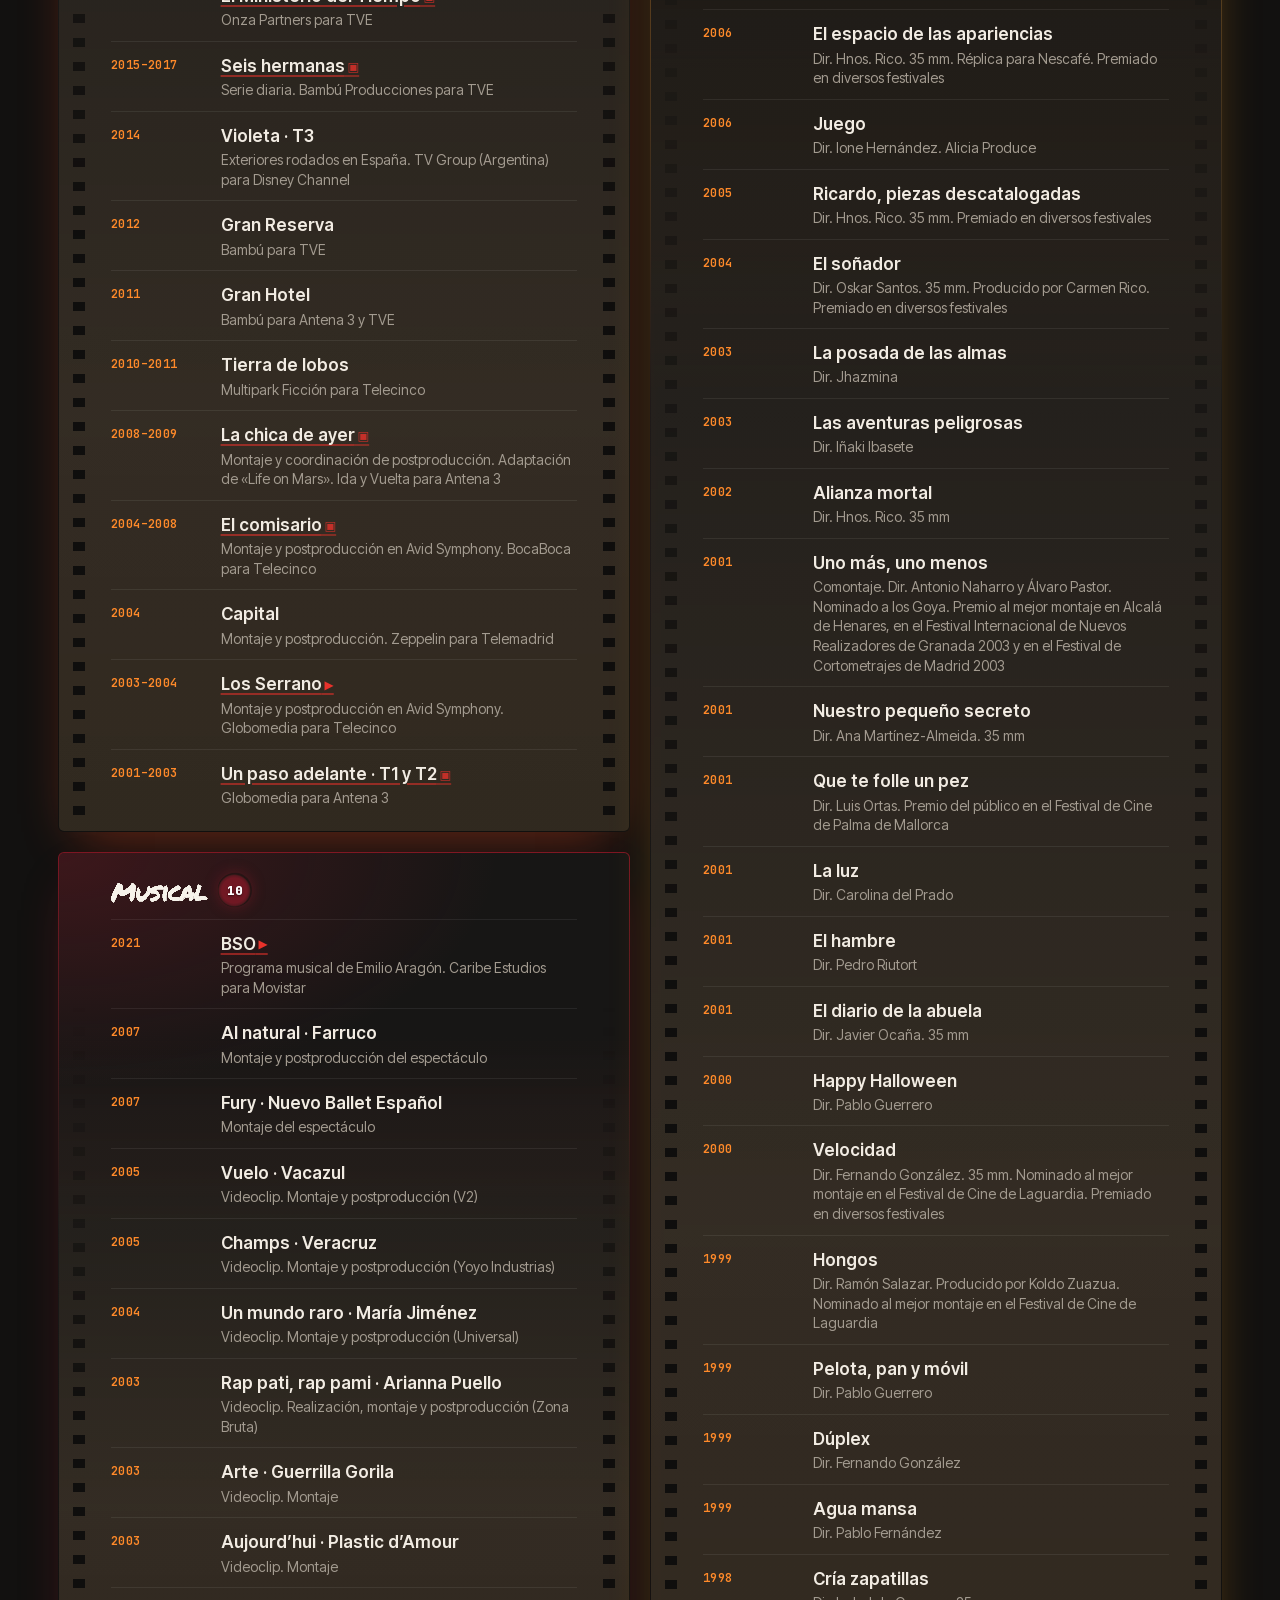
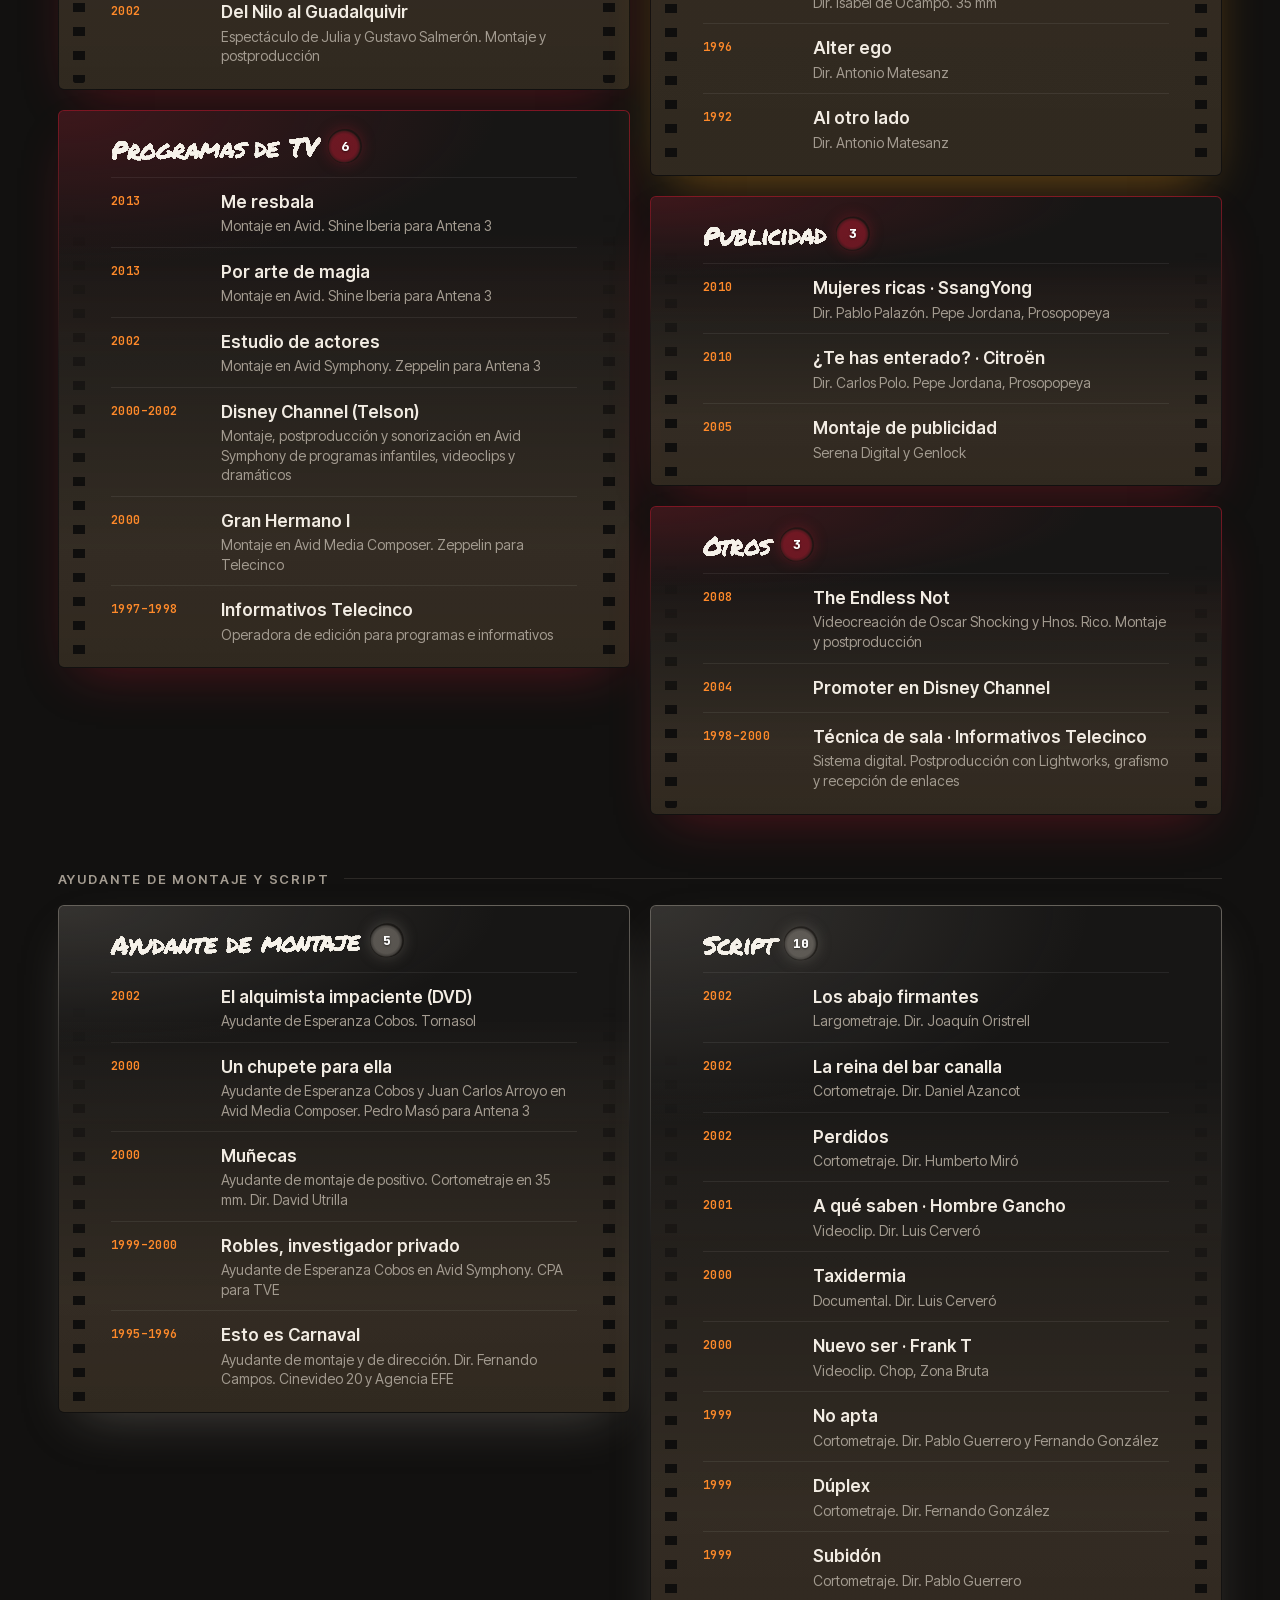
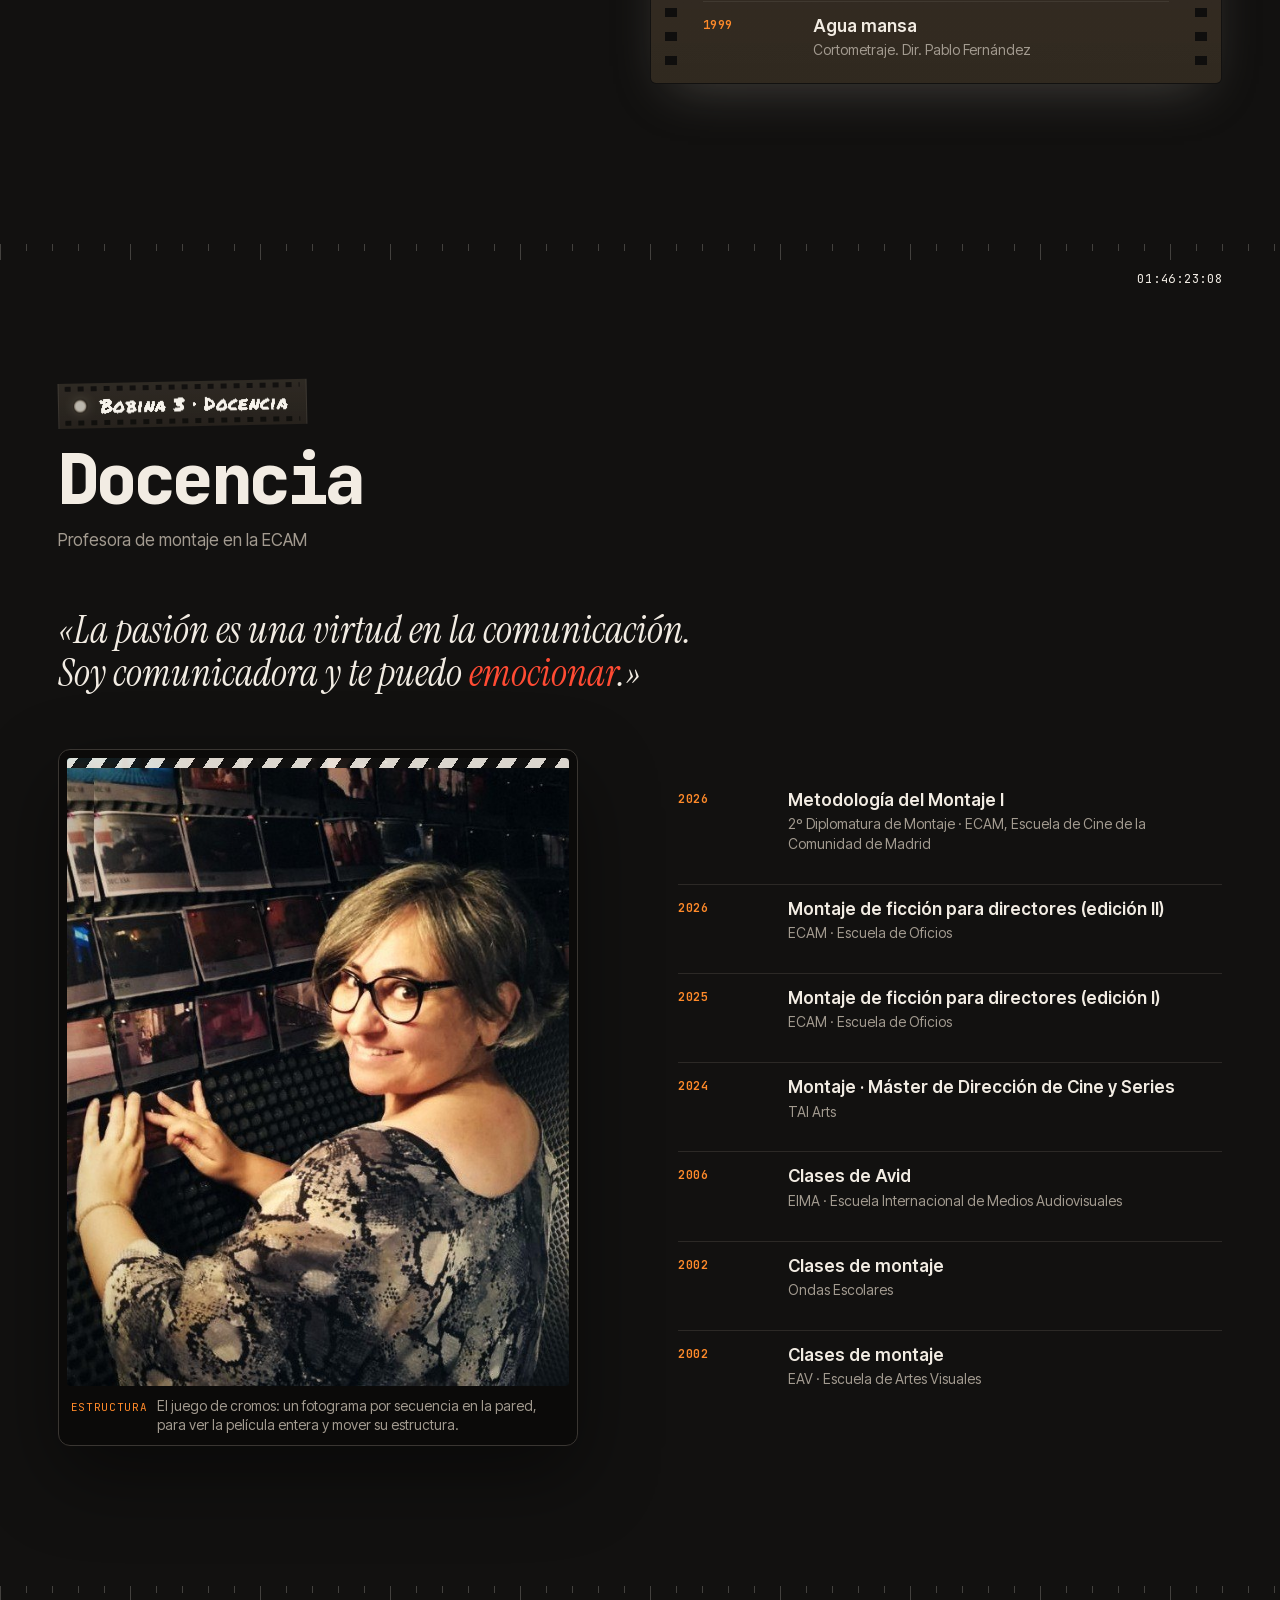
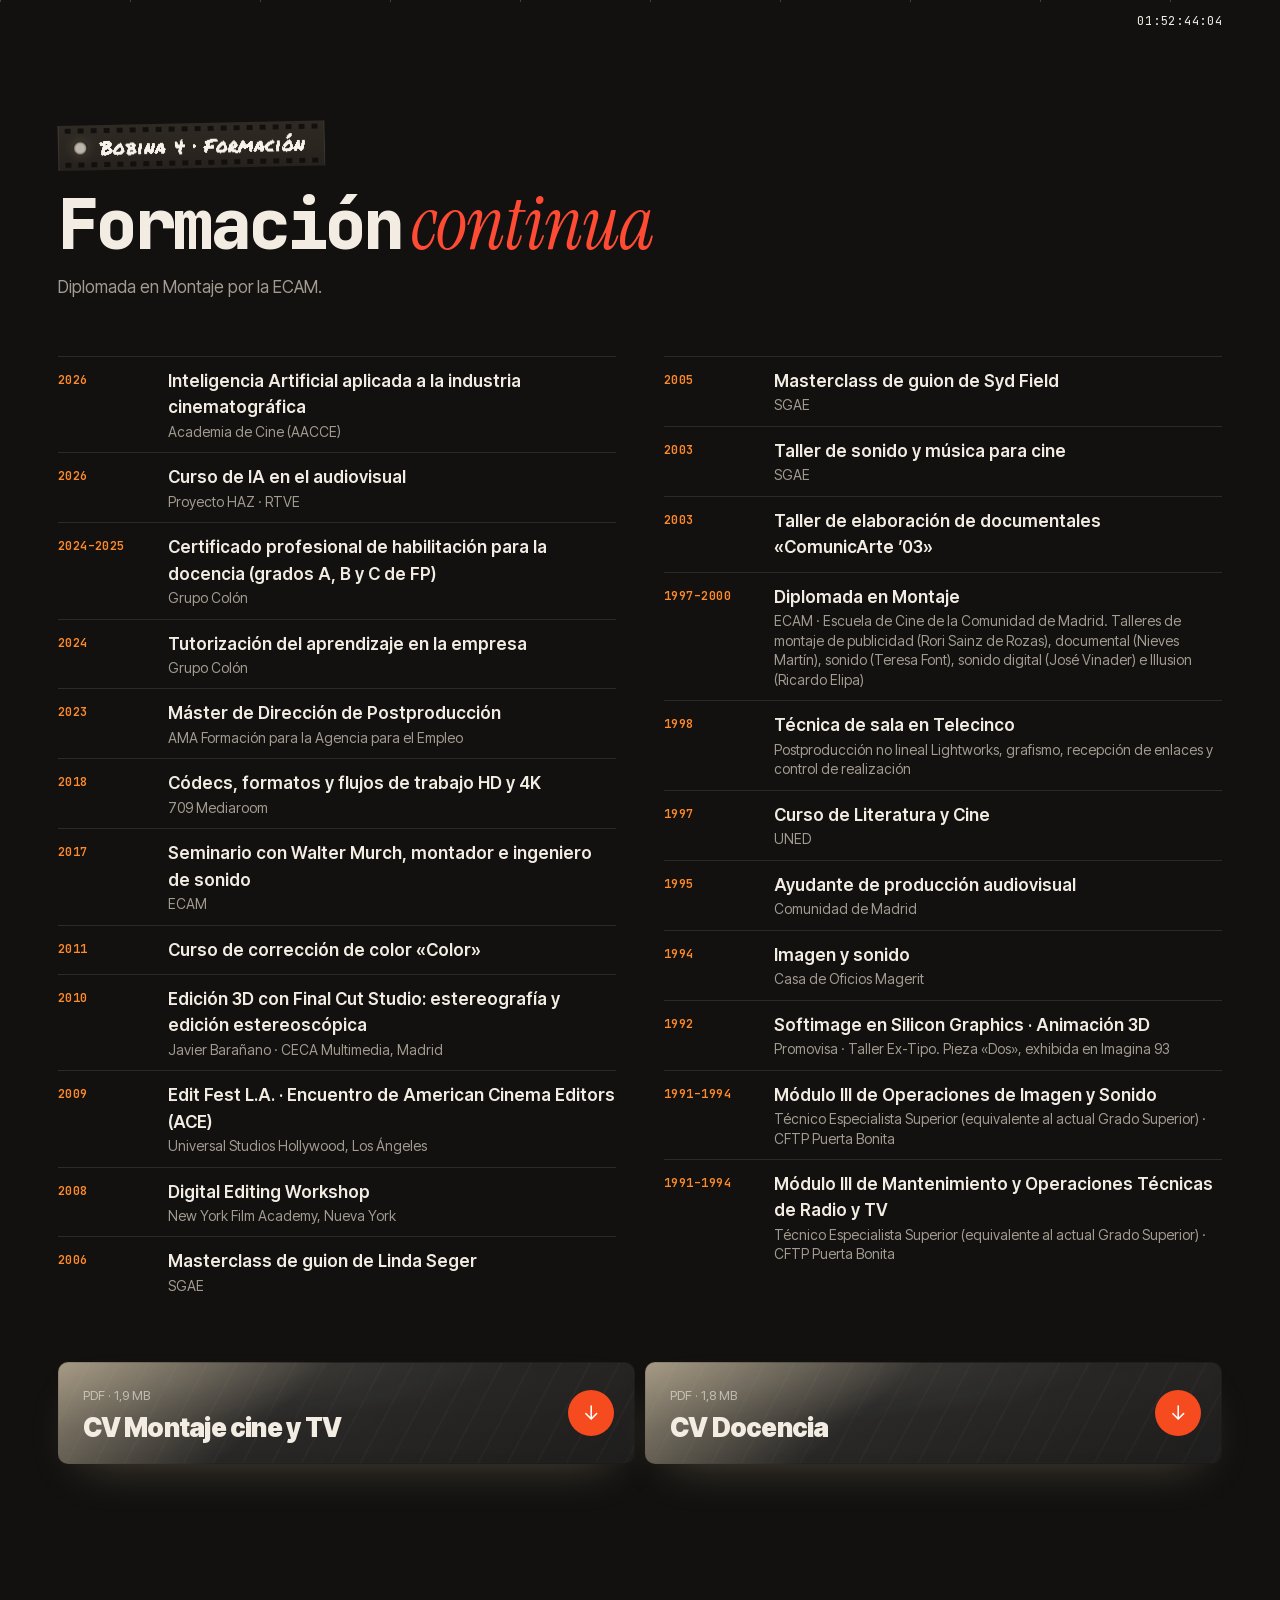
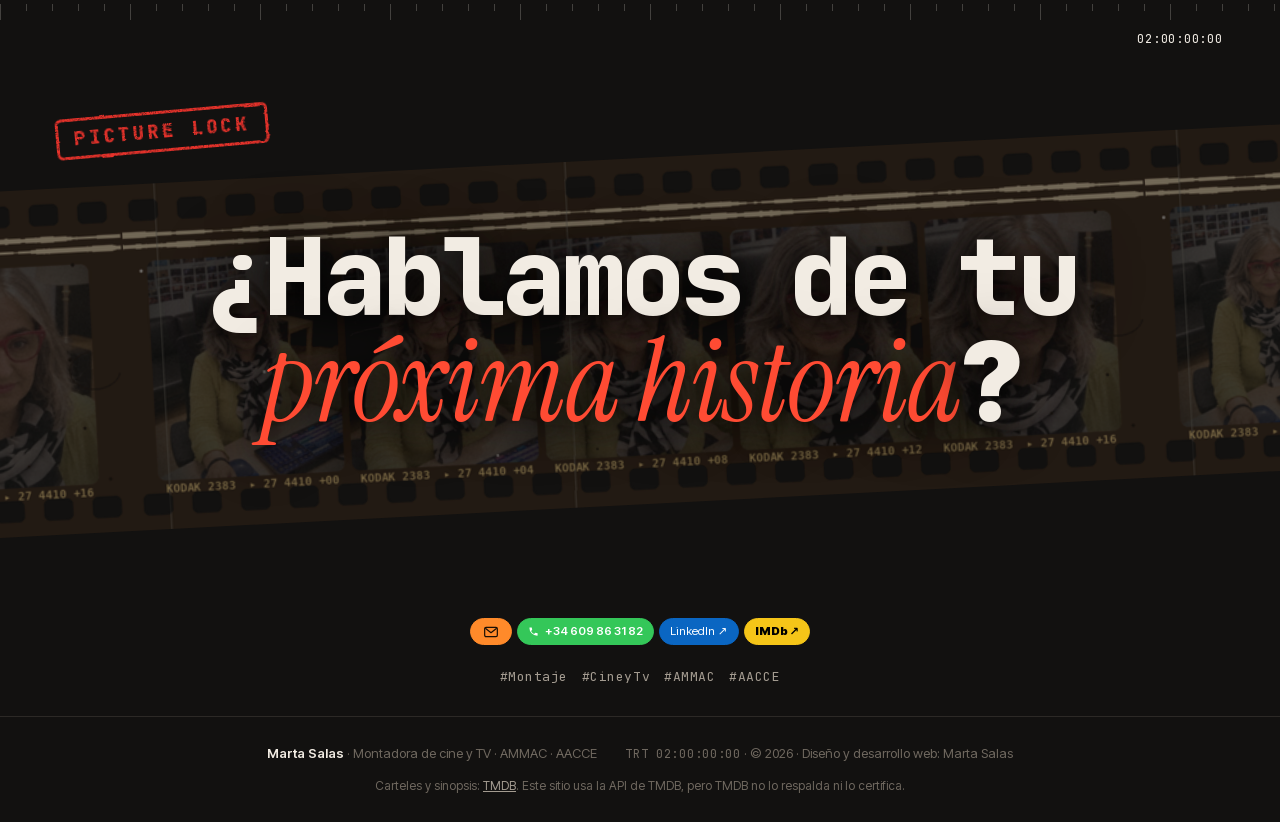
==== commit ded717ae: "Web más ligera: fuera la sección Reel (tráileres en fichas y Trayectoria), bobinas renumeradas y pre" ====
--- a/web-martasalas-montaje/index.html
+++ b/web-martasalas-montaje/index.html
@@ -50,11 +50,10 @@
     <nav class="nle-track" id="nleTrack" aria-label="Secciones">
       <a href="#inicio" data-c="0" class="nle-mark nle-start" aria-label="Start"><svg aria-hidden="true"><use href="#i-start"/></svg><span>START</span></a>
       <a href="#trabajos" data-c="1">1 · Trabajos</a>
-      <a href="#reel" data-c="2">2 · Reel</a>
-      <a href="#trayectoria" data-c="3">3 · Trayectoria</a>
-      <a href="#docencia" data-c="4">4 · Docencia</a>
-      <a href="#formacion" data-c="5">5 · Formación</a>
-      <a href="#contacto" data-c="6" class="nle-mark nle-lock" aria-label="Picture lock: contacto"><svg aria-hidden="true"><use href="#i-lock"/></svg><span>PICTURE LOCK</span></a>
+      <a href="#trayectoria" data-c="2">2 · Trayectoria</a>
+      <a href="#docencia" data-c="3">3 · Docencia</a>
+      <a href="#formacion" data-c="4">4 · Formación</a>
+      <a href="#contacto" data-c="5" class="nle-mark nle-lock" aria-label="Picture lock: contacto"><svg aria-hidden="true"><use href="#i-lock"/></svg><span>PICTURE LOCK</span></a>
       <span class="nle-head" id="nleHead" aria-hidden="true"></span>
     </nav>
   </header>
@@ -94,7 +93,7 @@
         </div>
         <div class="hero-under">
           <div class="hero-actions hero-actions-under">
-            <a class="btn btn-hot" href="#reel">▶ Ver reel</a>
+            <a class="btn btn-hot" href="#trabajos">▶ Ver trabajos</a>
             <a class="btn btn-cv" href="#cv">Descargar CV</a>
           </div>
           <div class="transport" id="transport" data-transport="completa">
@@ -168,26 +167,12 @@
       </div>
     </section>
 
-    <!-- 02 · REEL -->
-    <section class="block" id="reel" data-tc="01:14:12:08">
+    <!-- 02 · TRAYECTORIA (crema, como un parte de script) -->
+    <section class="block" id="trayectoria" data-tc="01:27:40:16">
       <div class="wrap">
         <header class="block-head">
           <div>
-            <p class="kicker hot">Bobina 2 · Visionado</p>
-            <h2><b>Reel</b> <em>de montaje</em></h2>
-            <p class="block-sub">Tráileres de películas y series que he montado.</p>
-          </div>
-        </header>
-        <div class="reel-grid" id="reelGrid"></div>
-      </div>
-    </section>
-
-    <!-- 03 · TRAYECTORIA (crema, como un parte de script) -->
-    <section class="block" id="trayectoria" data-tc="01:27:40:16">
-      <div class="wrap">
-        <header class="block-head">
-          <div>
-            <p class="kicker hot">Bobina 3 · Filmografía</p>
+            <p class="kicker hot">Bobina 2 · Filmografía</p>
             <h2><b>Trayectoria</b> <em>completa</em></h2>
             <p class="block-sub"><span id="totalCredits">110</span> créditos en cine y TV.</p>
           </div>
@@ -210,7 +195,7 @@
         <div class="doc-intro">
           <header class="block-head">
             <div>
-              <p class="kicker hot">Bobina 4 · Docencia</p>
+              <p class="kicker hot">Bobina 3 · Docencia</p>
               <h2><b>Docencia</b></h2>
               <p class="block-sub">Profesora de montaje en la ECAM</p>
             </div>
@@ -230,7 +215,7 @@
       <div class="wrap">
         <header class="block-head">
           <div>
-            <p class="kicker hot">Bobina 5 · Formación</p>
+            <p class="kicker hot">Bobina 4 · Formación</p>
             <h2><b>Formación</b> <em>continua</em></h2>
             <p class="block-sub">Diplomada en Montaje por la ECAM.</p>
           </div>
--- a/web-martasalas-montaje/css/site.css
+++ b/web-martasalas-montaje/css/site.css
@@ -1096,3 +1096,11 @@
 /* Botonera: el icono del botón activo vuelve a encenderse en naranja (y en el clic) */
 .avid-btn.on, .avid-btn.on:hover { color: var(--yr); }
 .avid-btn:active { color: var(--yr); }
+
+/* ---------- Premios: una sola línea compacta bajo los carteles ---------- */
+.awards { display: flex; flex-wrap: wrap; align-items: baseline; gap: 8px 22px; margin-top: 36px; padding-top: 18px; border-top: 1px solid var(--line); grid-template-columns: none; }
+.awards .award { display: inline; padding: 0; border: 0; font-size: 14px; line-height: 1.5; color: var(--text); }
+.awards .award .mono { color: var(--yr); font-weight: 600; margin-right: 4px; }
+.awards .award i { font-style: normal; color: var(--muted); }
+.awards-k { width: 100%; font-size: 11px; letter-spacing: .14em; text-transform: uppercase; color: var(--muted); }
+@media (max-width: 1080px) { .awards { grid-template-columns: none; } .awards .award { border-bottom: 0; padding-bottom: 0; } }
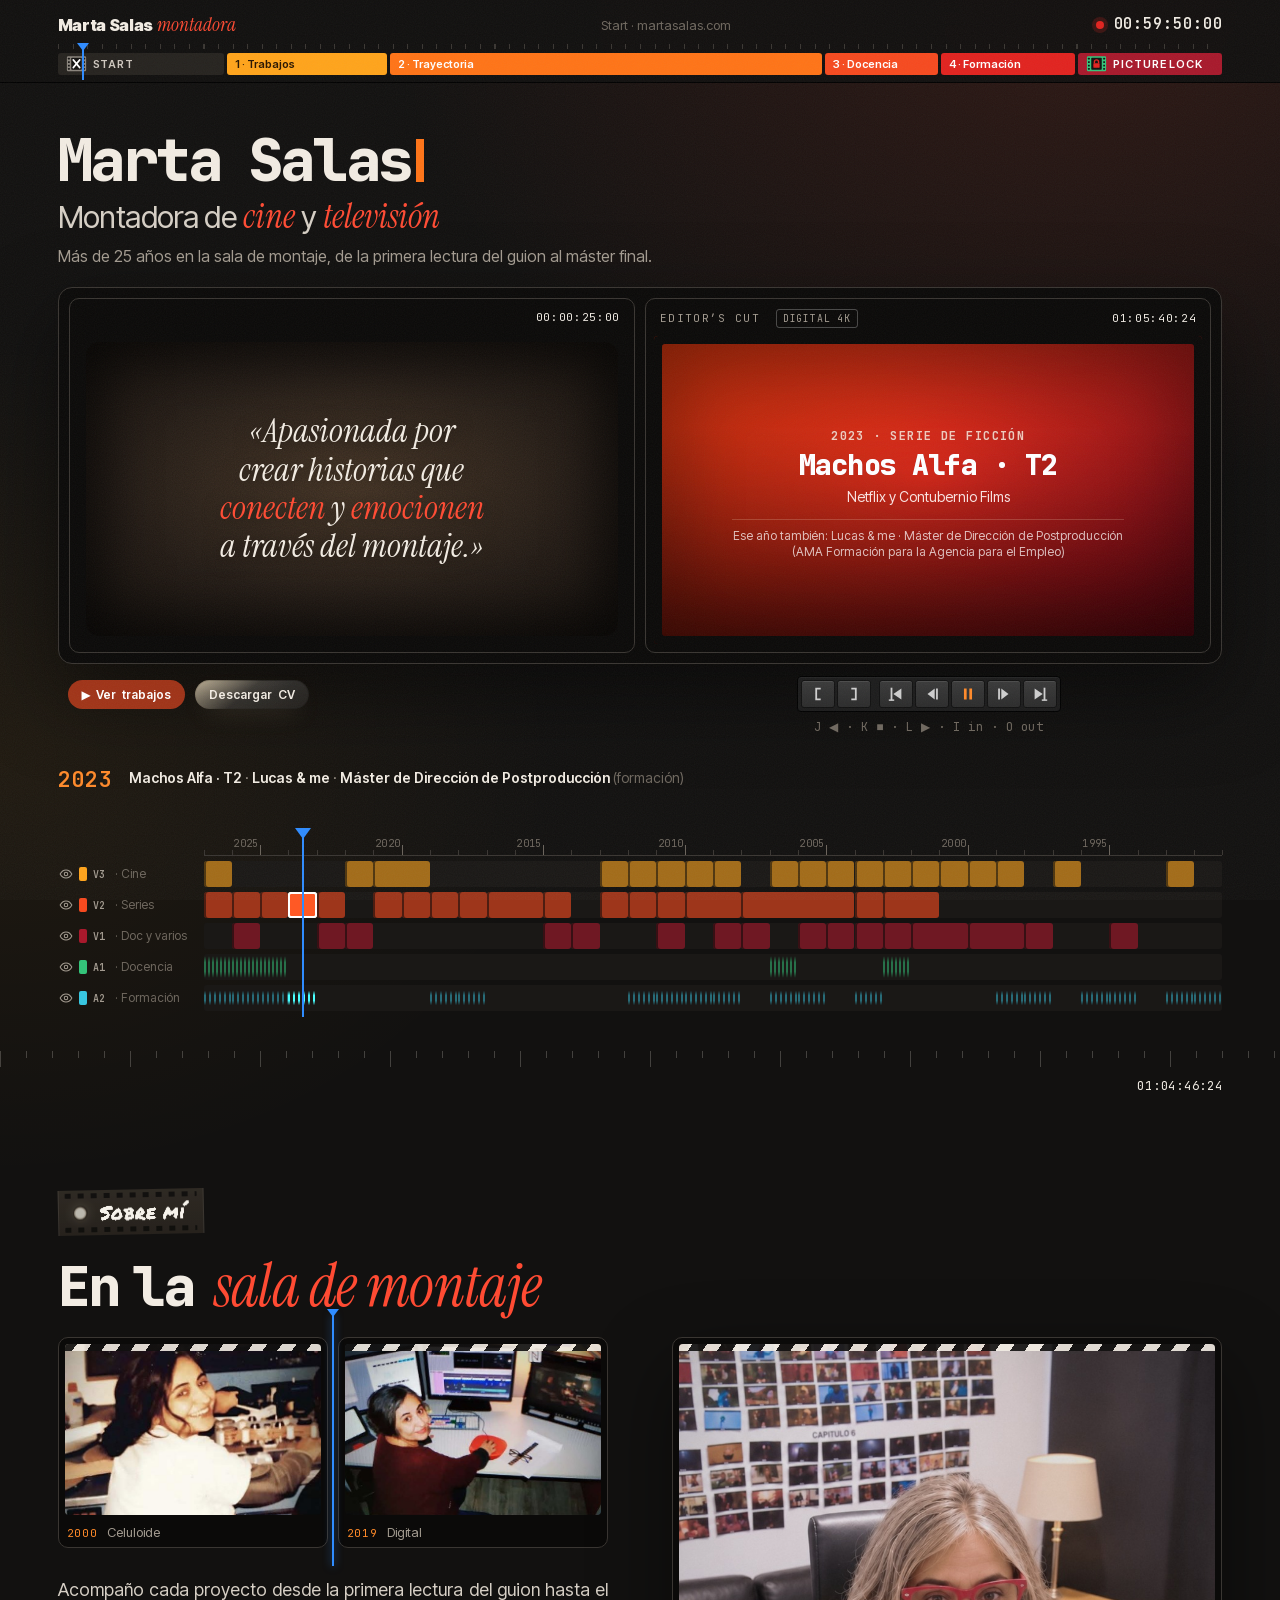
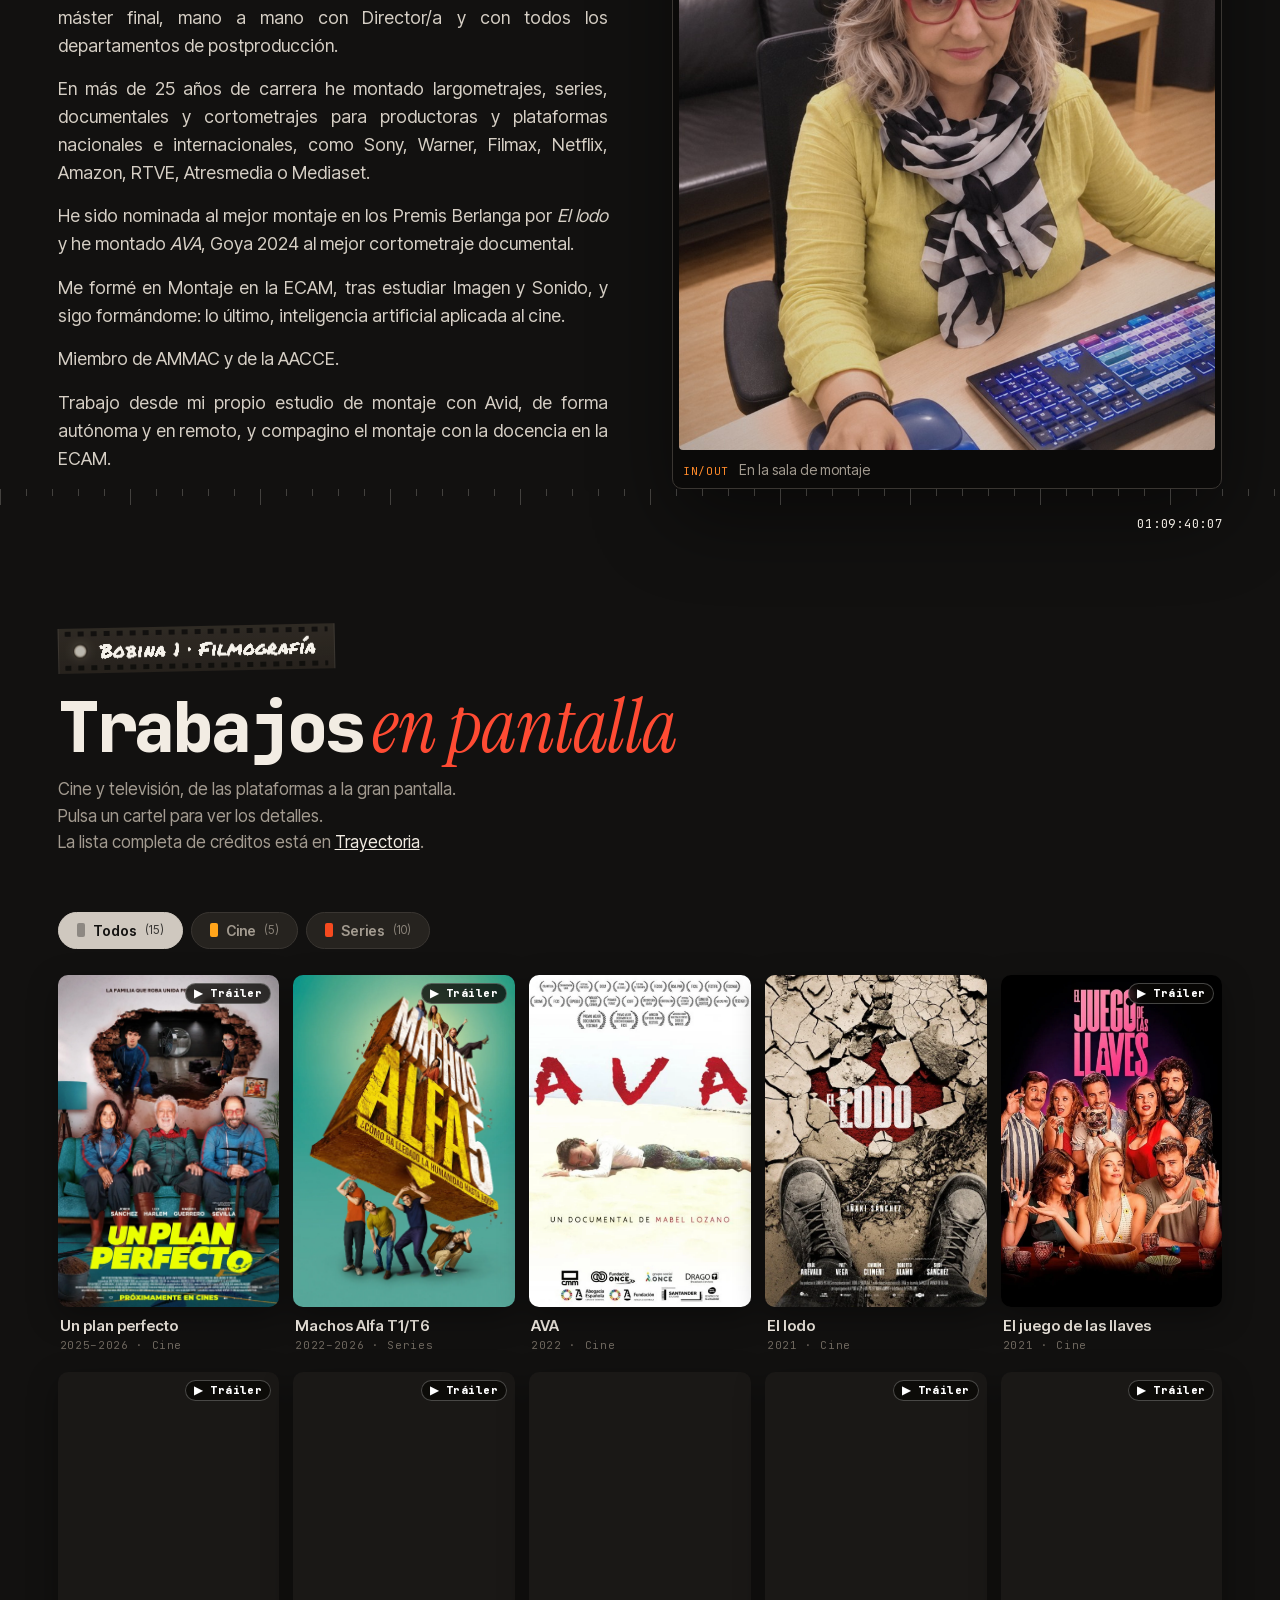
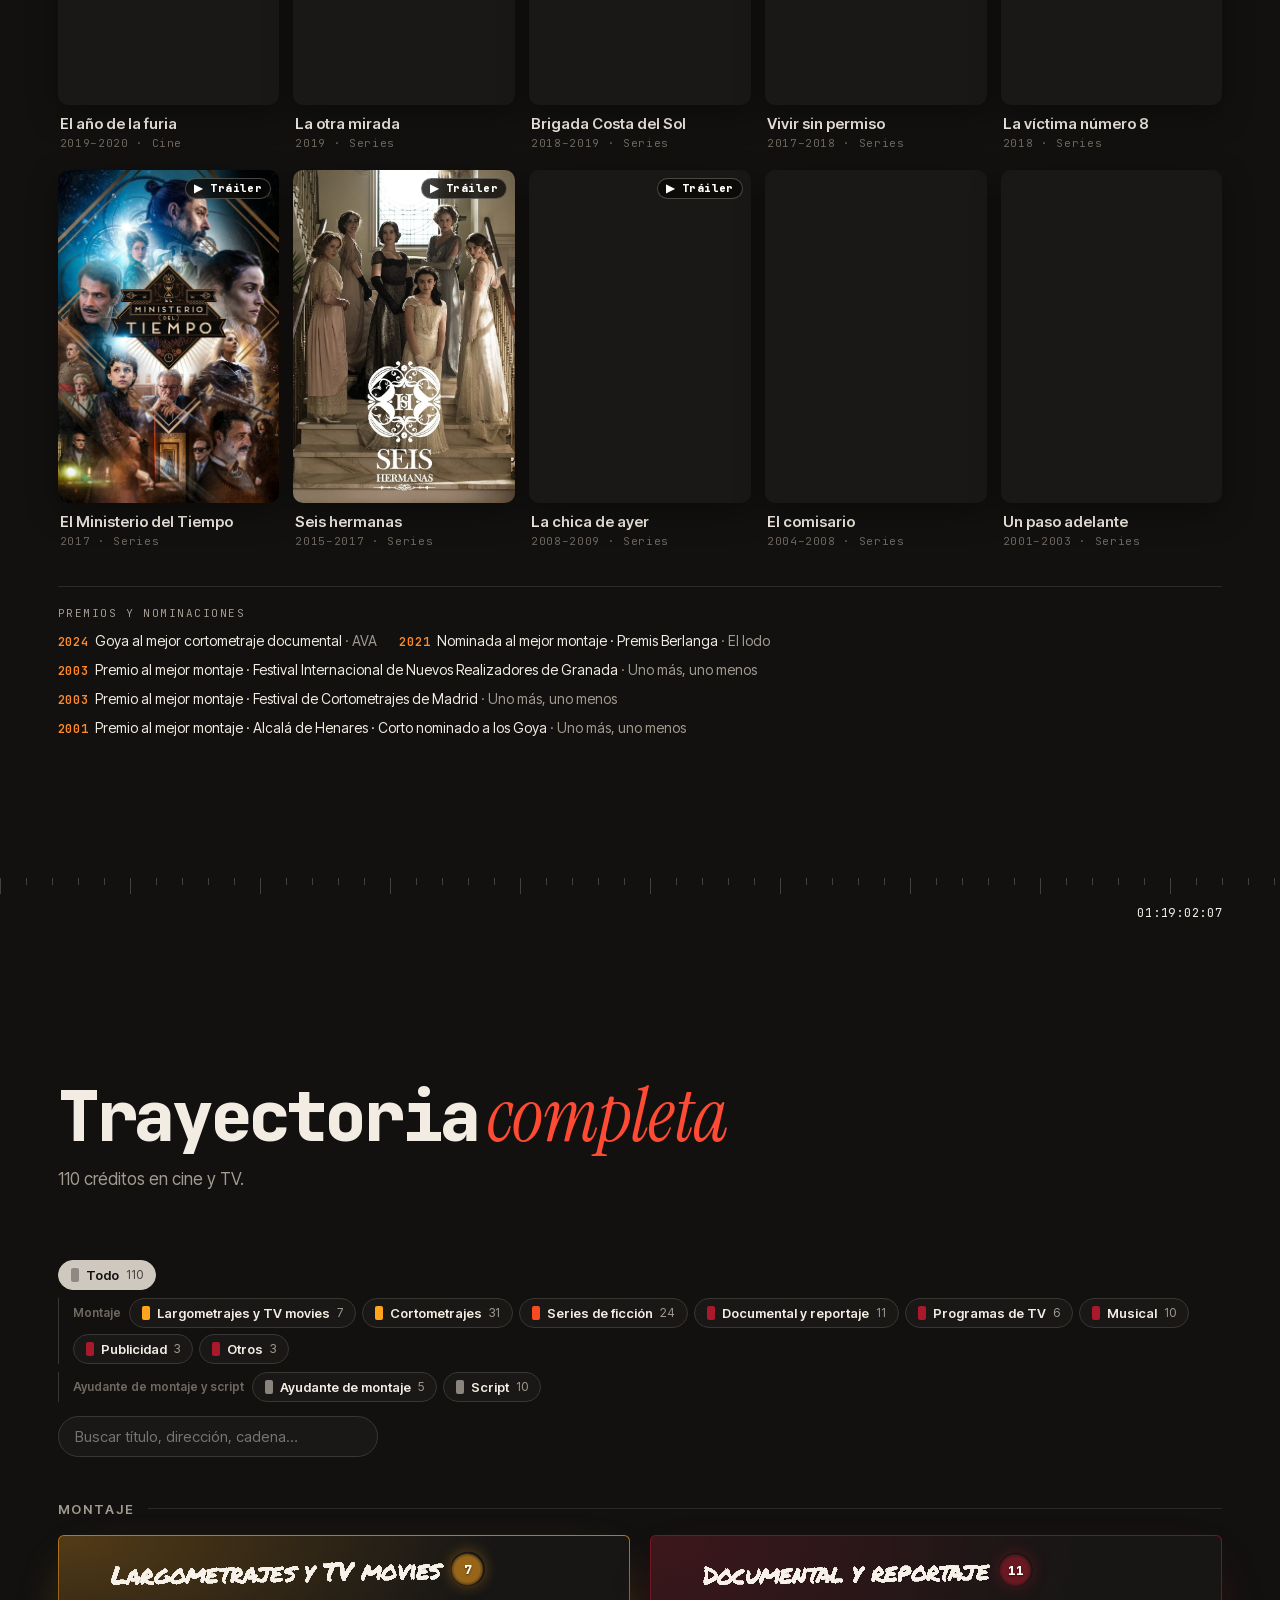
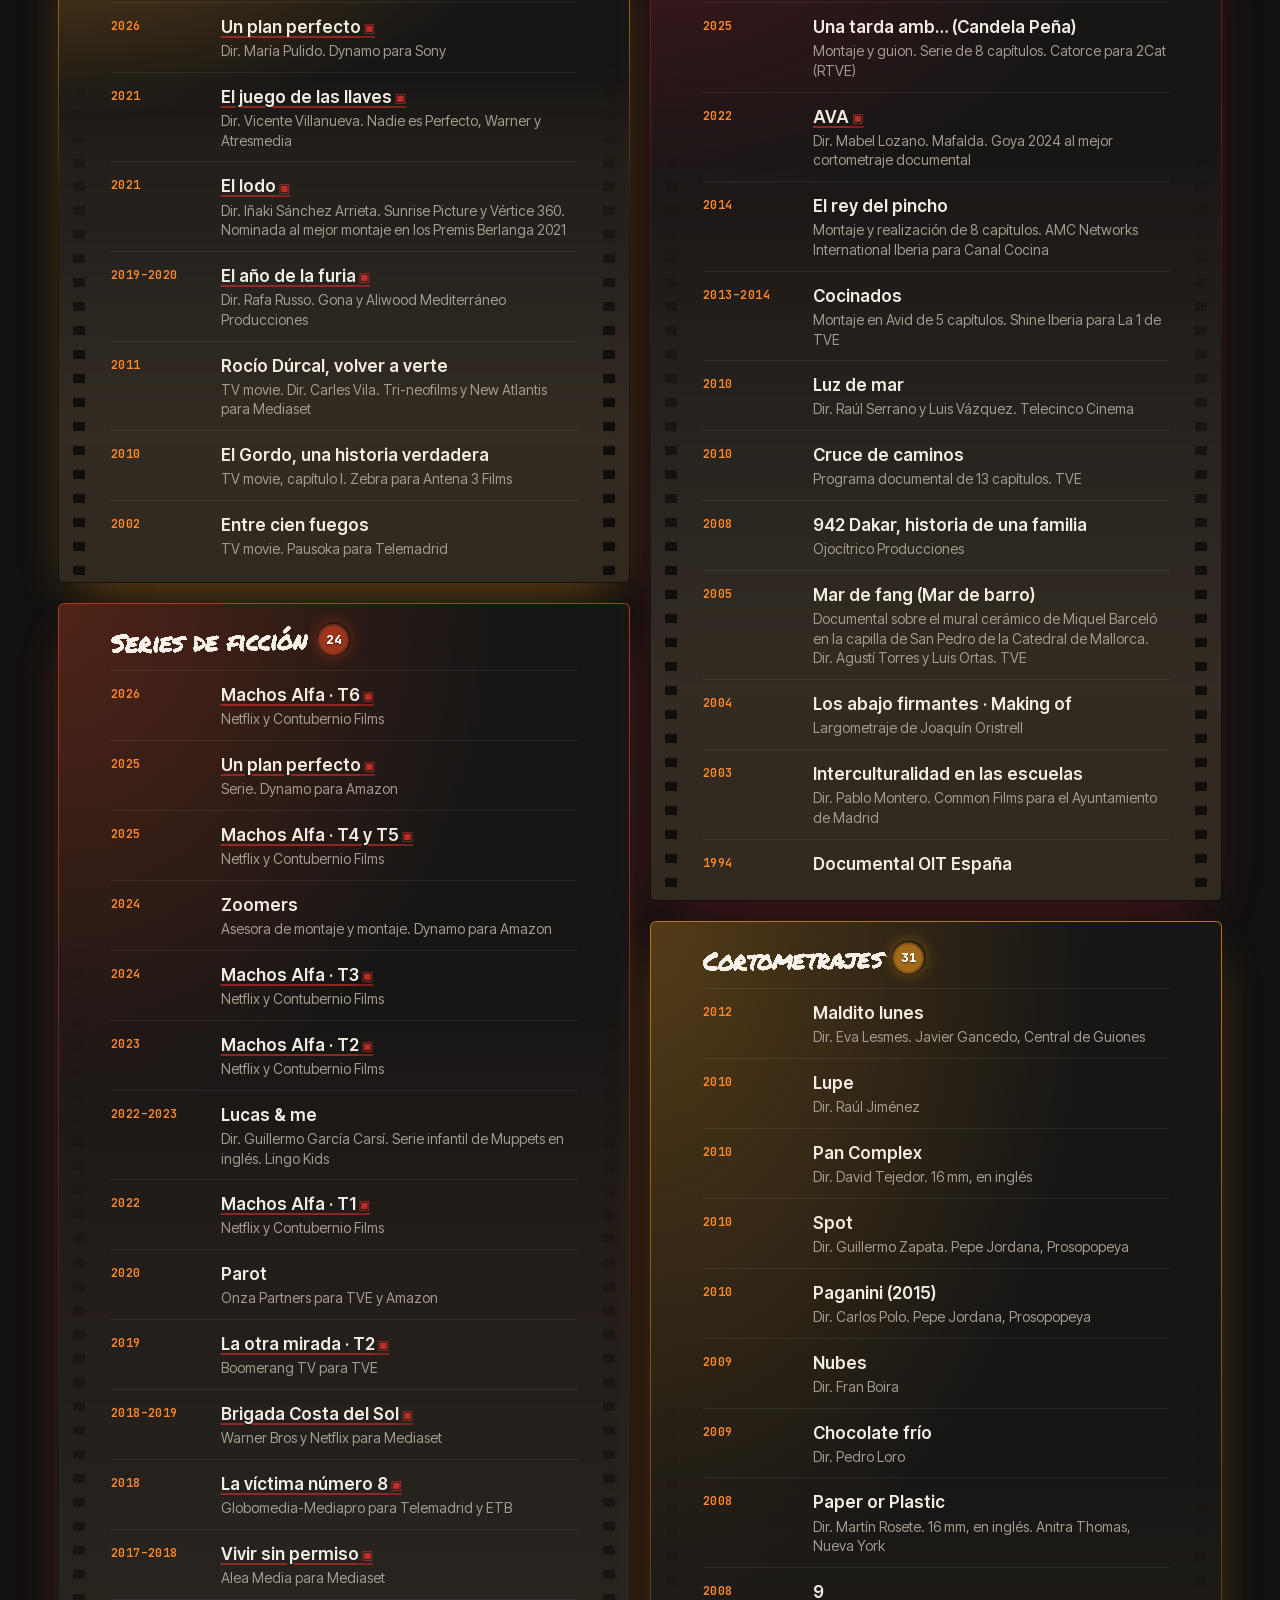
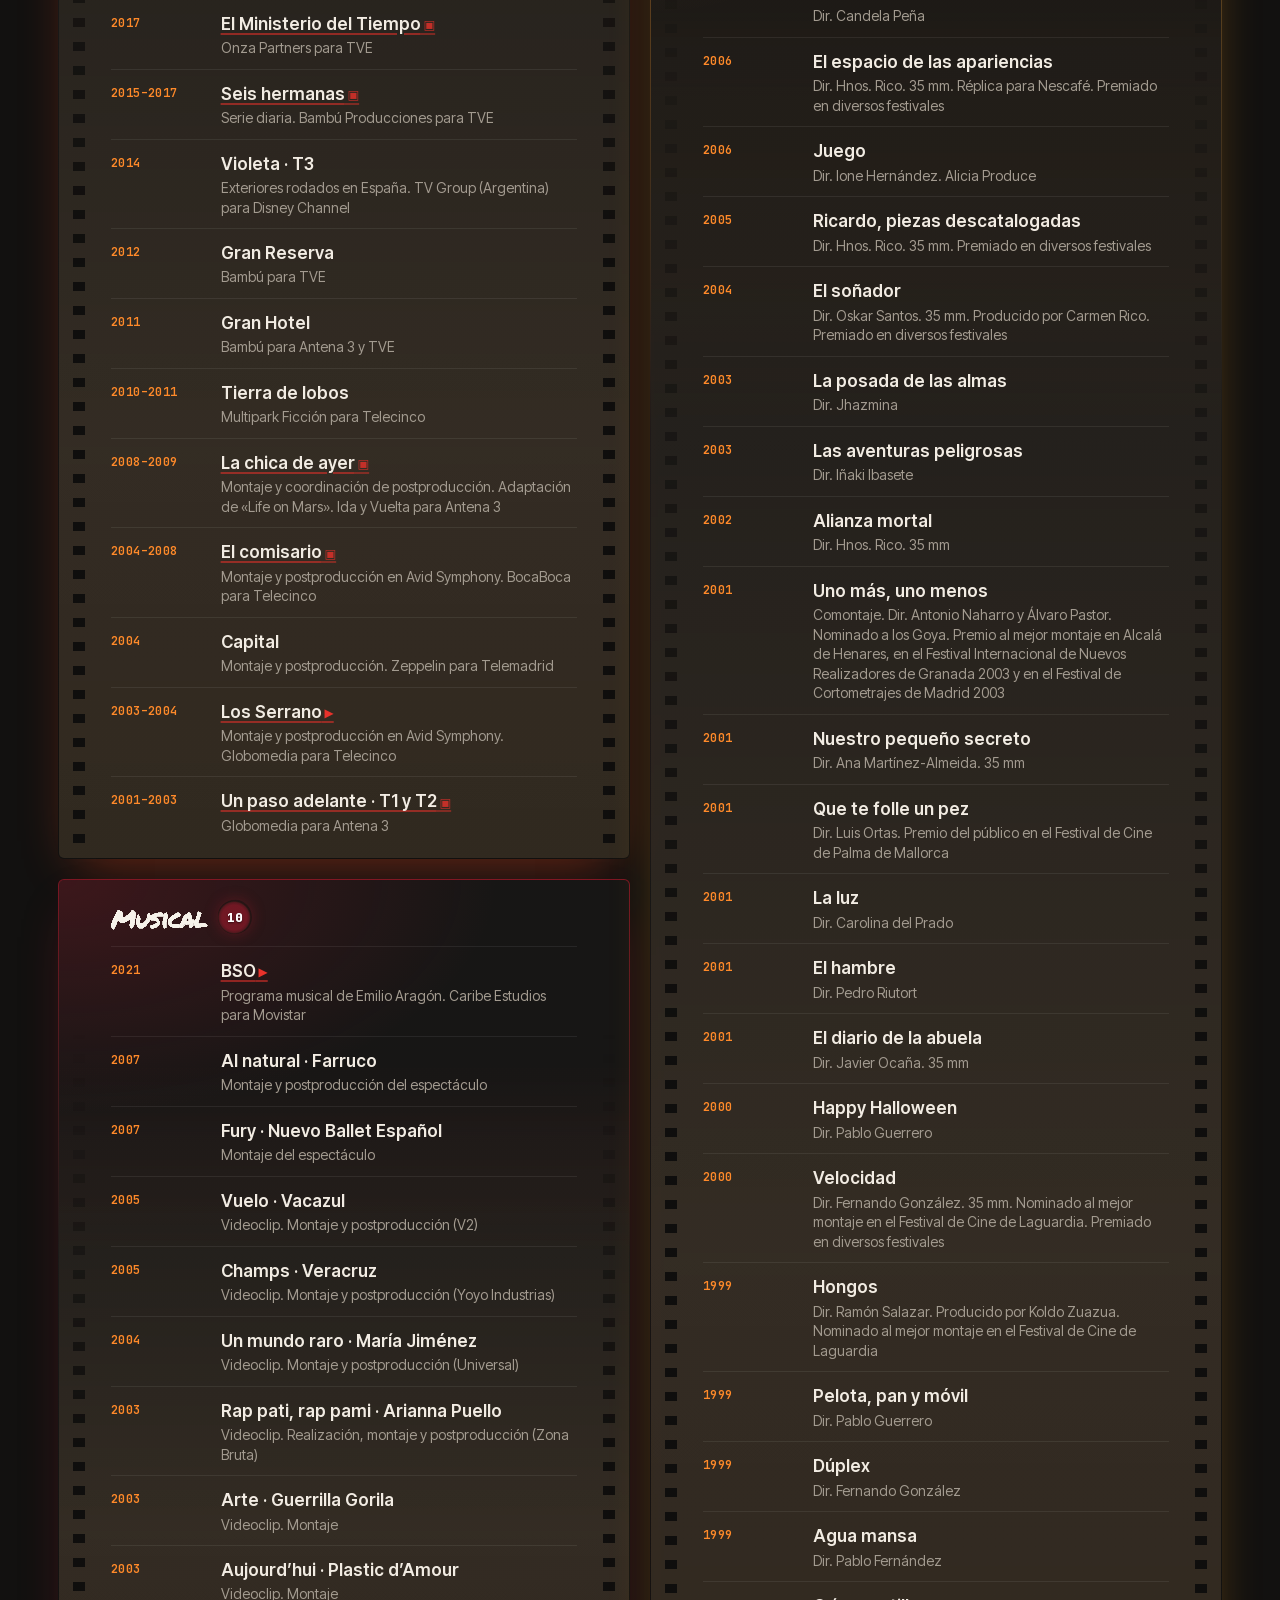
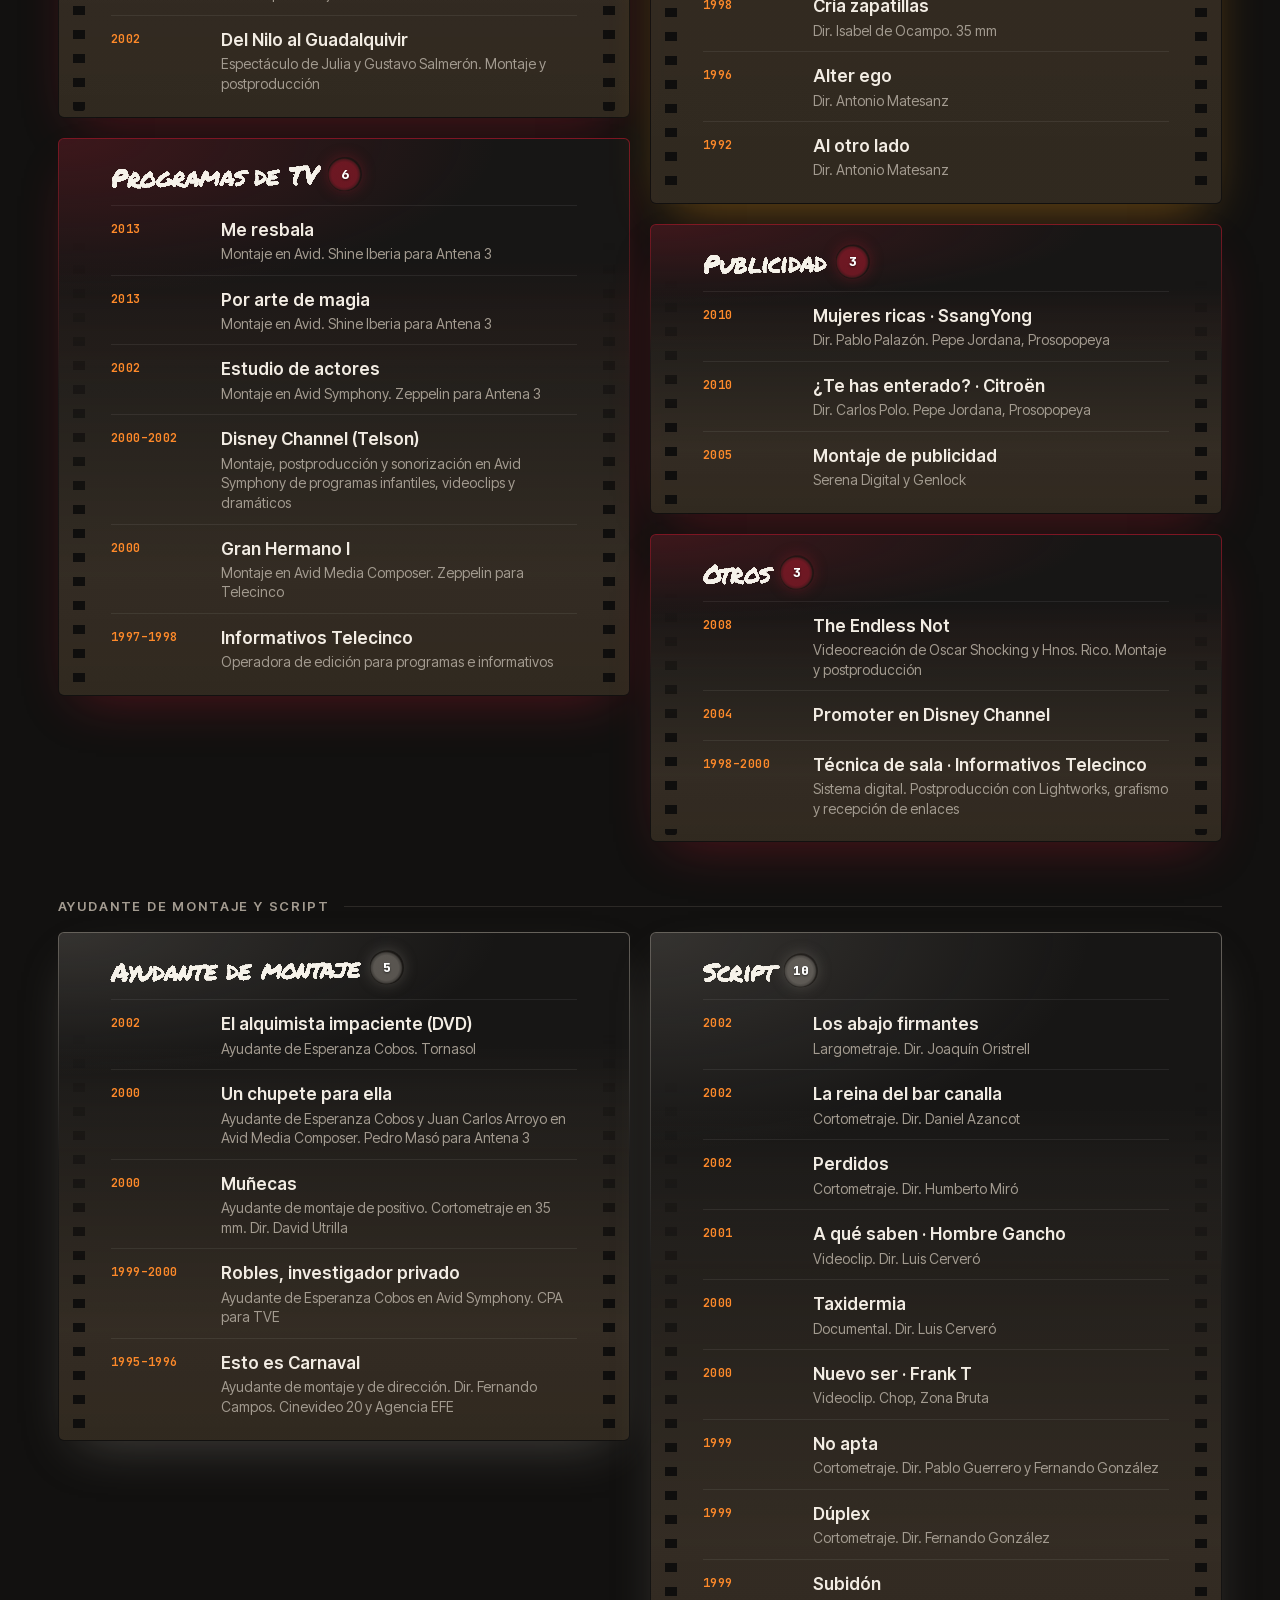
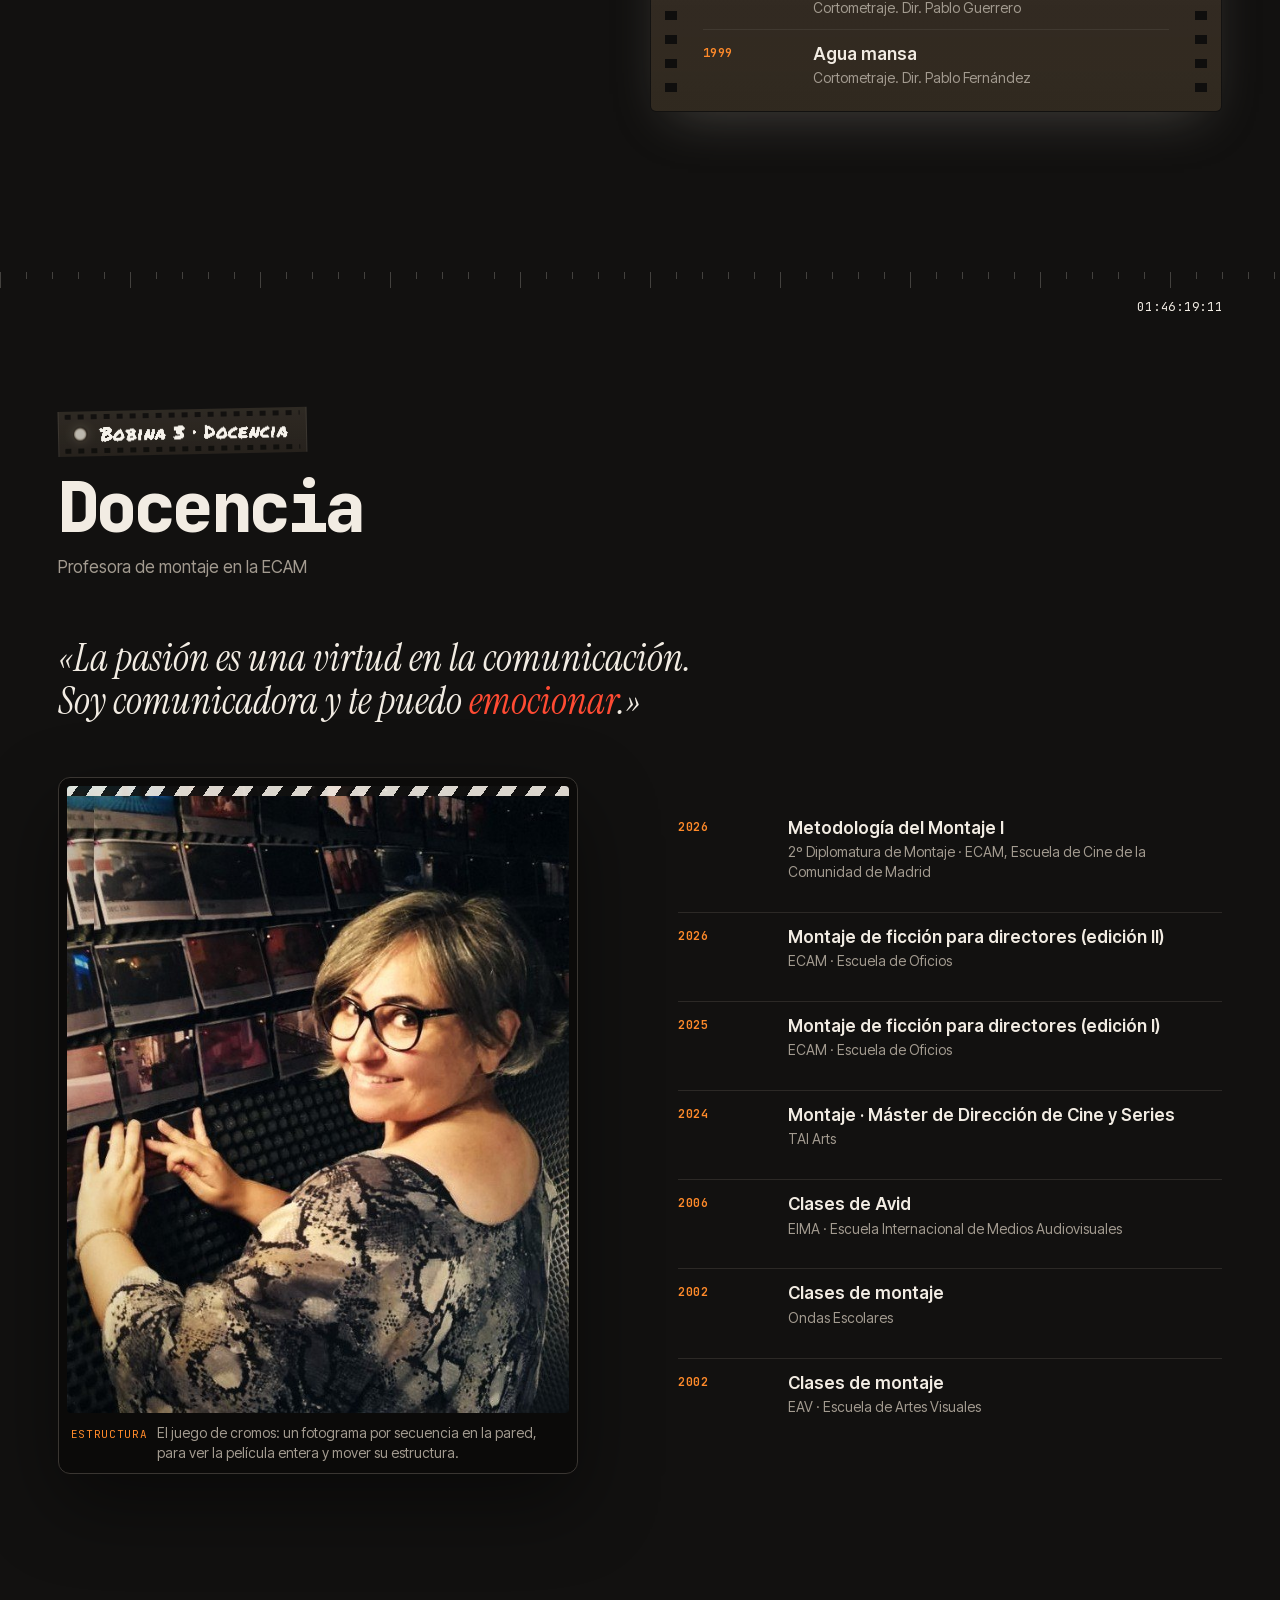
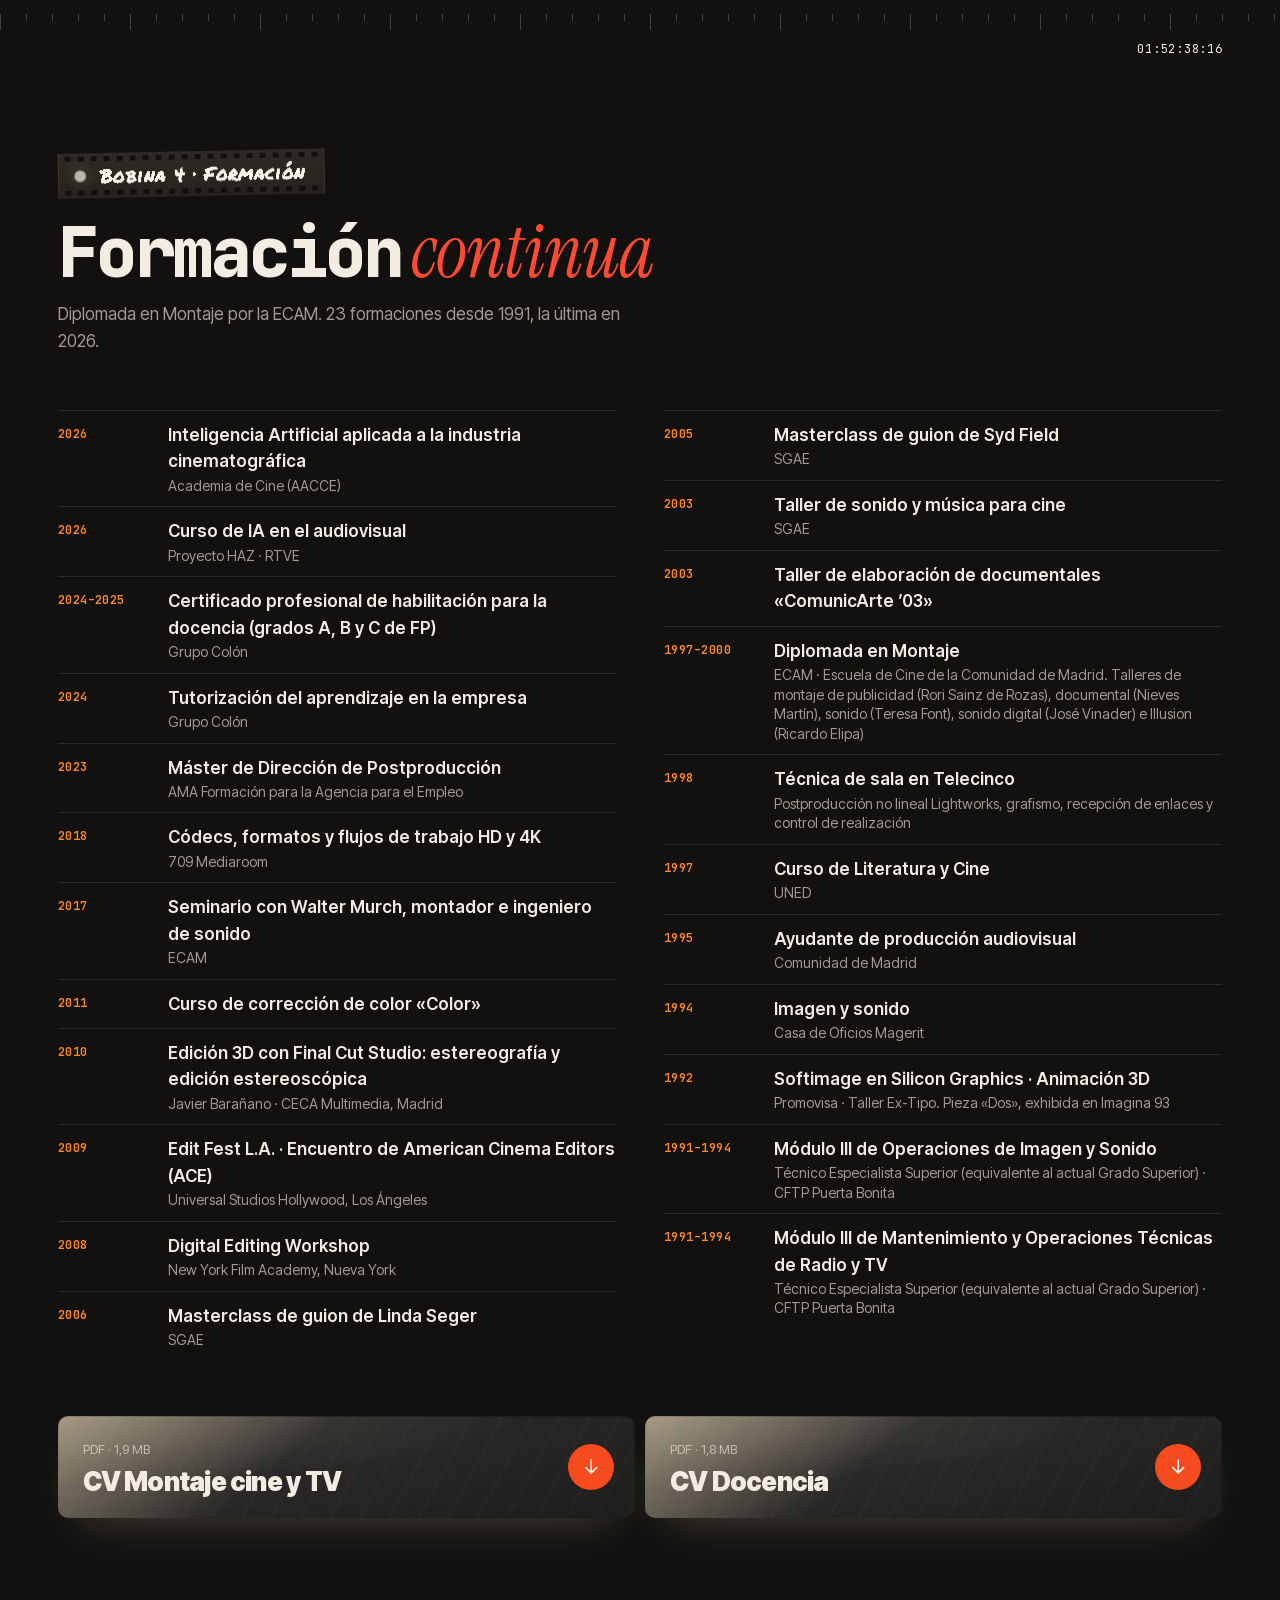
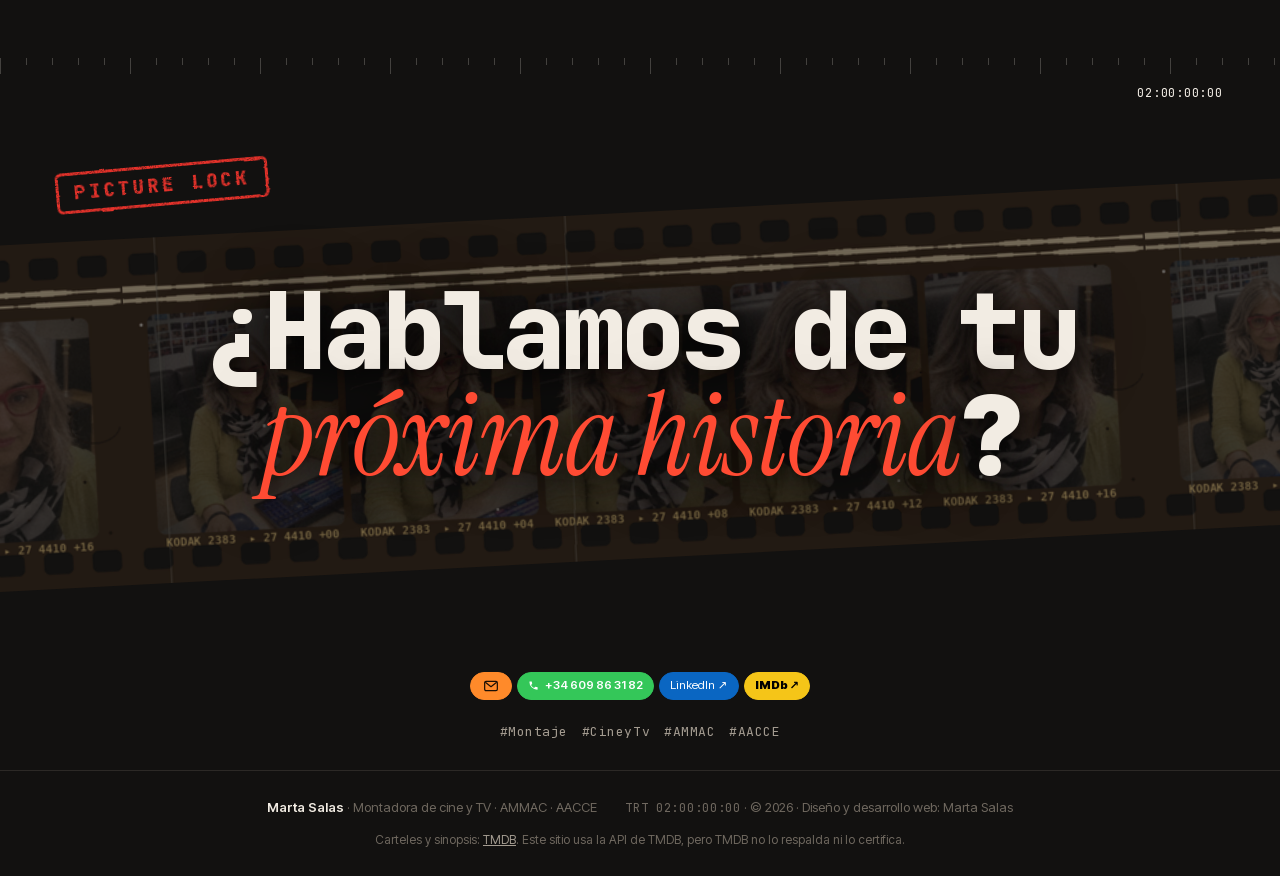
==== commit 8c5cc445: "Formación continua: subtítulo con el número de formaciones (se calcula solo) y línea en Sobre mí Co-" ====
--- a/web-martasalas-montaje/index.html
+++ b/web-martasalas-montaje/index.html
@@ -140,7 +140,7 @@
           <p>Acompaño cada proyecto desde la primera lectura del guion hasta el máster final, mano a mano con Director/a y con todos los departamentos de postproducción.</p>
           <p>En más de 25 años de carrera he montado largometrajes, series, documentales y cortometrajes para productoras y plataformas nacionales e internacionales, como Sony, Warner, Filmax, Netflix, Amazon, RTVE, Atresmedia o Mediaset.</p>
           <p>He sido nominada al mejor montaje en los Premis Berlanga por <i>El lodo</i> y he montado <i>AVA</i>, Goya 2024 al mejor cortometraje documental.</p>
-          <p>Me formé en Montaje en la ECAM, tras estudiar Imagen y Sonido.</p>
+          <p>Me formé en Montaje en la ECAM, tras estudiar Imagen y Sonido, y sigo formándome: lo último, inteligencia artificial aplicada al cine.</p>
           <p>Miembro de AMMAC y de la AACCE.</p>
           <p>Trabajo desde mi propio estudio de montaje con Avid, de forma autónoma y en remoto, y compagino el montaje con la docencia en la ECAM.</p>
         </div>
@@ -217,7 +217,7 @@
           <div>
             <p class="kicker hot">Bobina 4 · Formación</p>
             <h2><b>Formación</b> <em>continua</em></h2>
-            <p class="block-sub">Diplomada en Montaje por la ECAM.</p>
+            <p class="block-sub">Diplomada en Montaje por la ECAM. <span id="trainCount">23 formaciones desde 1991, la última en 2026</span>.</p>
           </div>
         </header>
         <ol class="rows rows-cols" id="training"></ol>
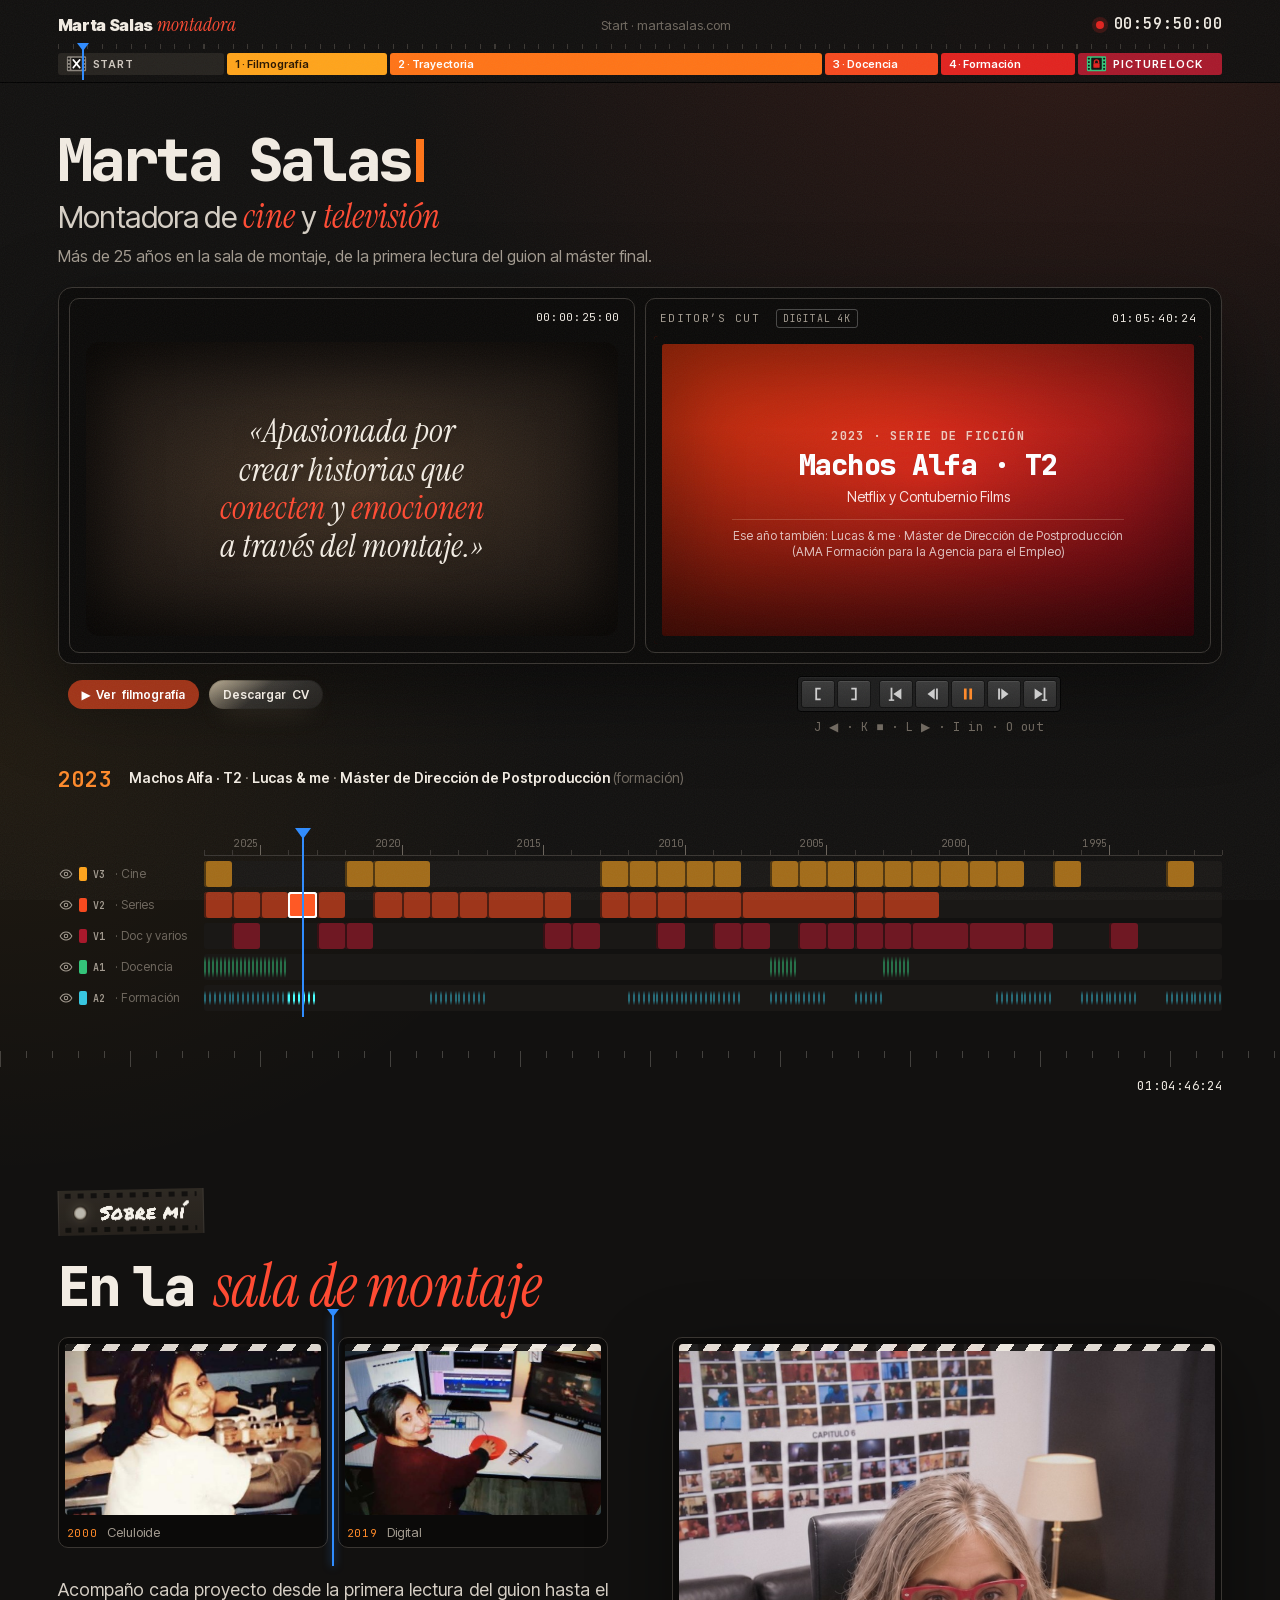
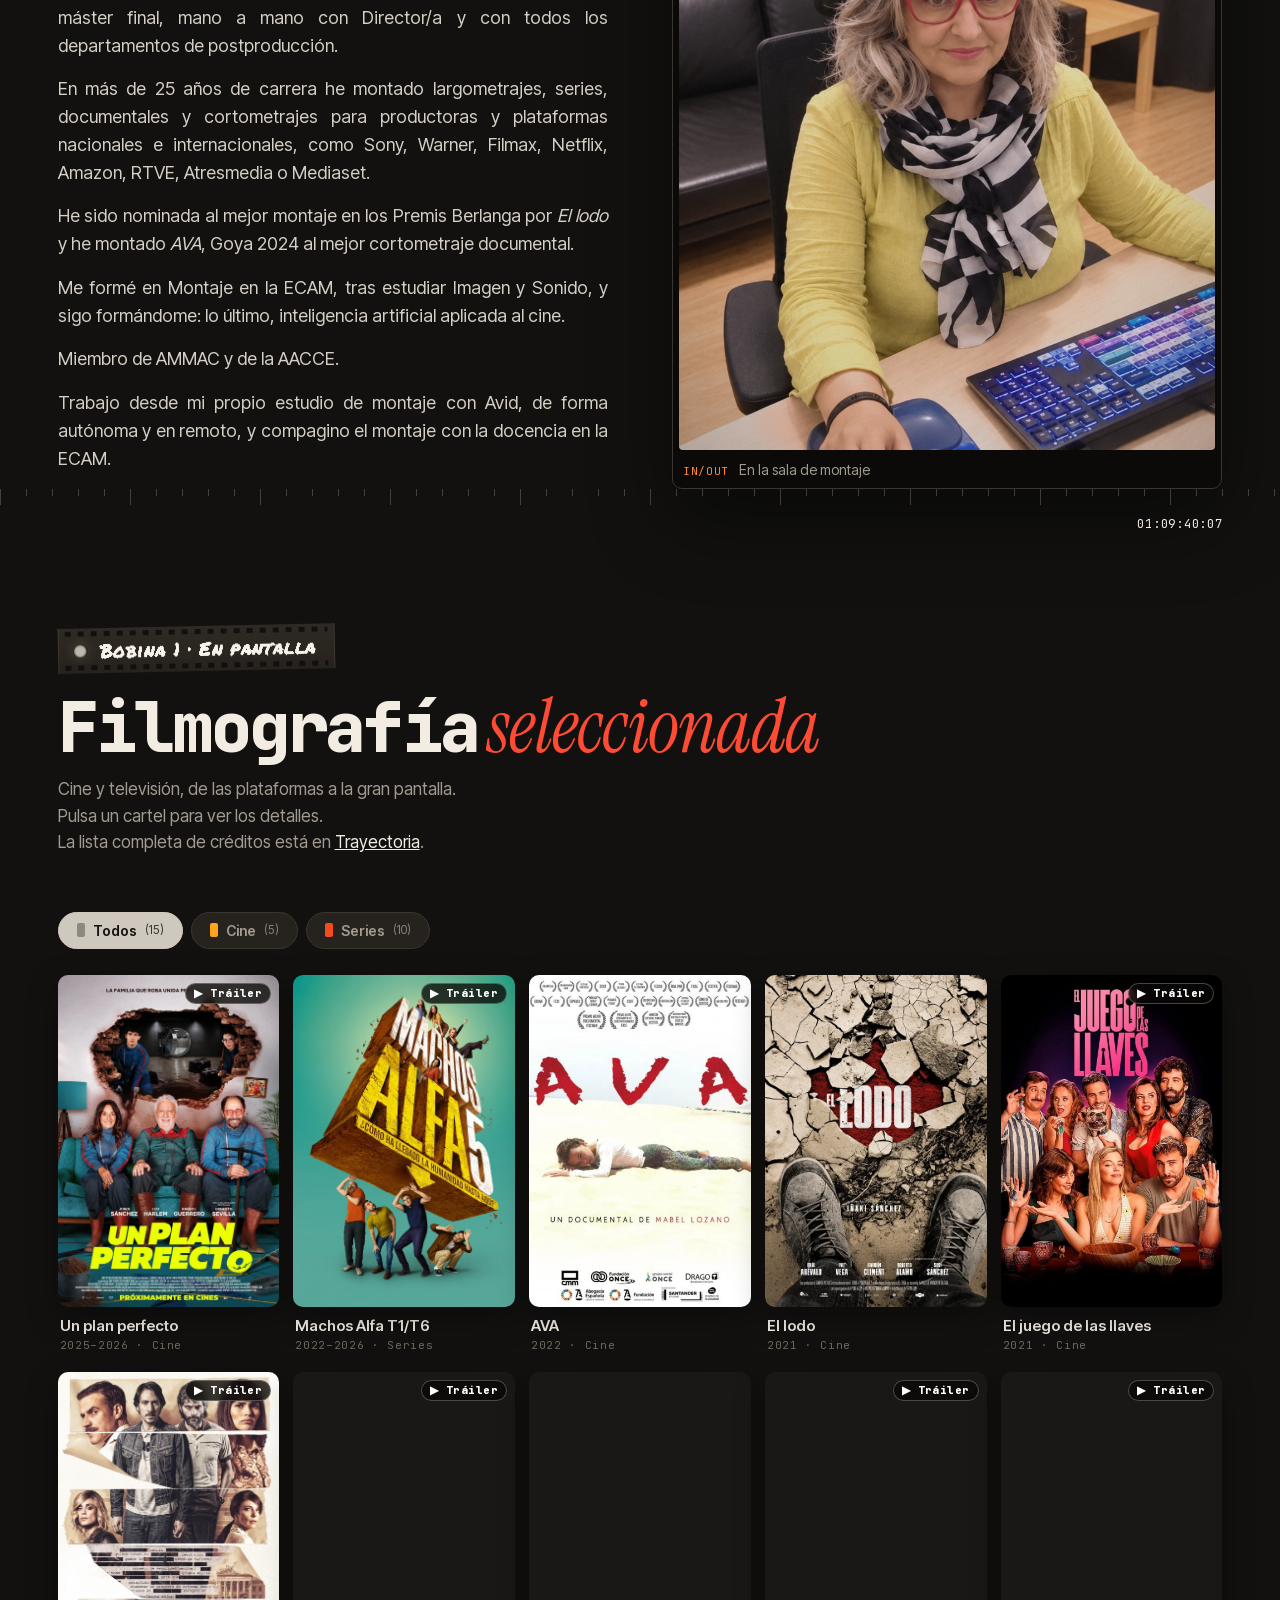
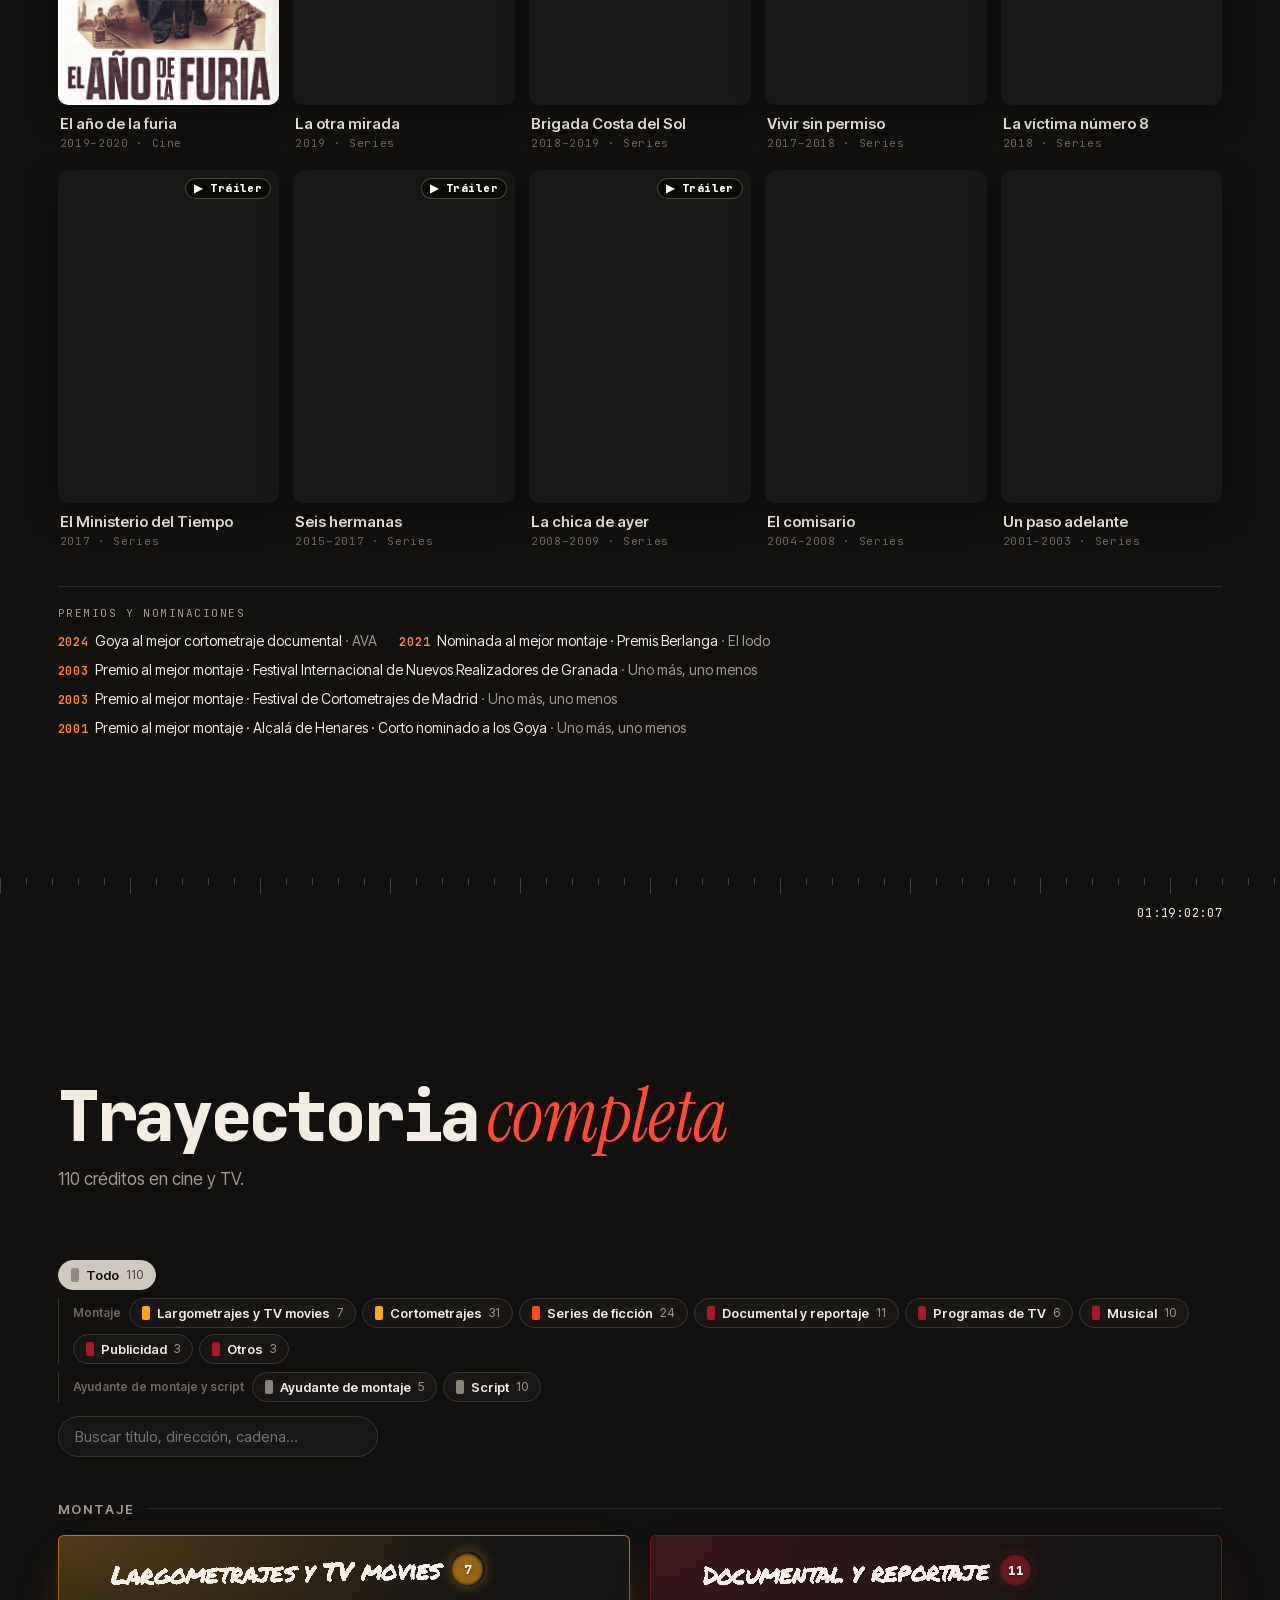
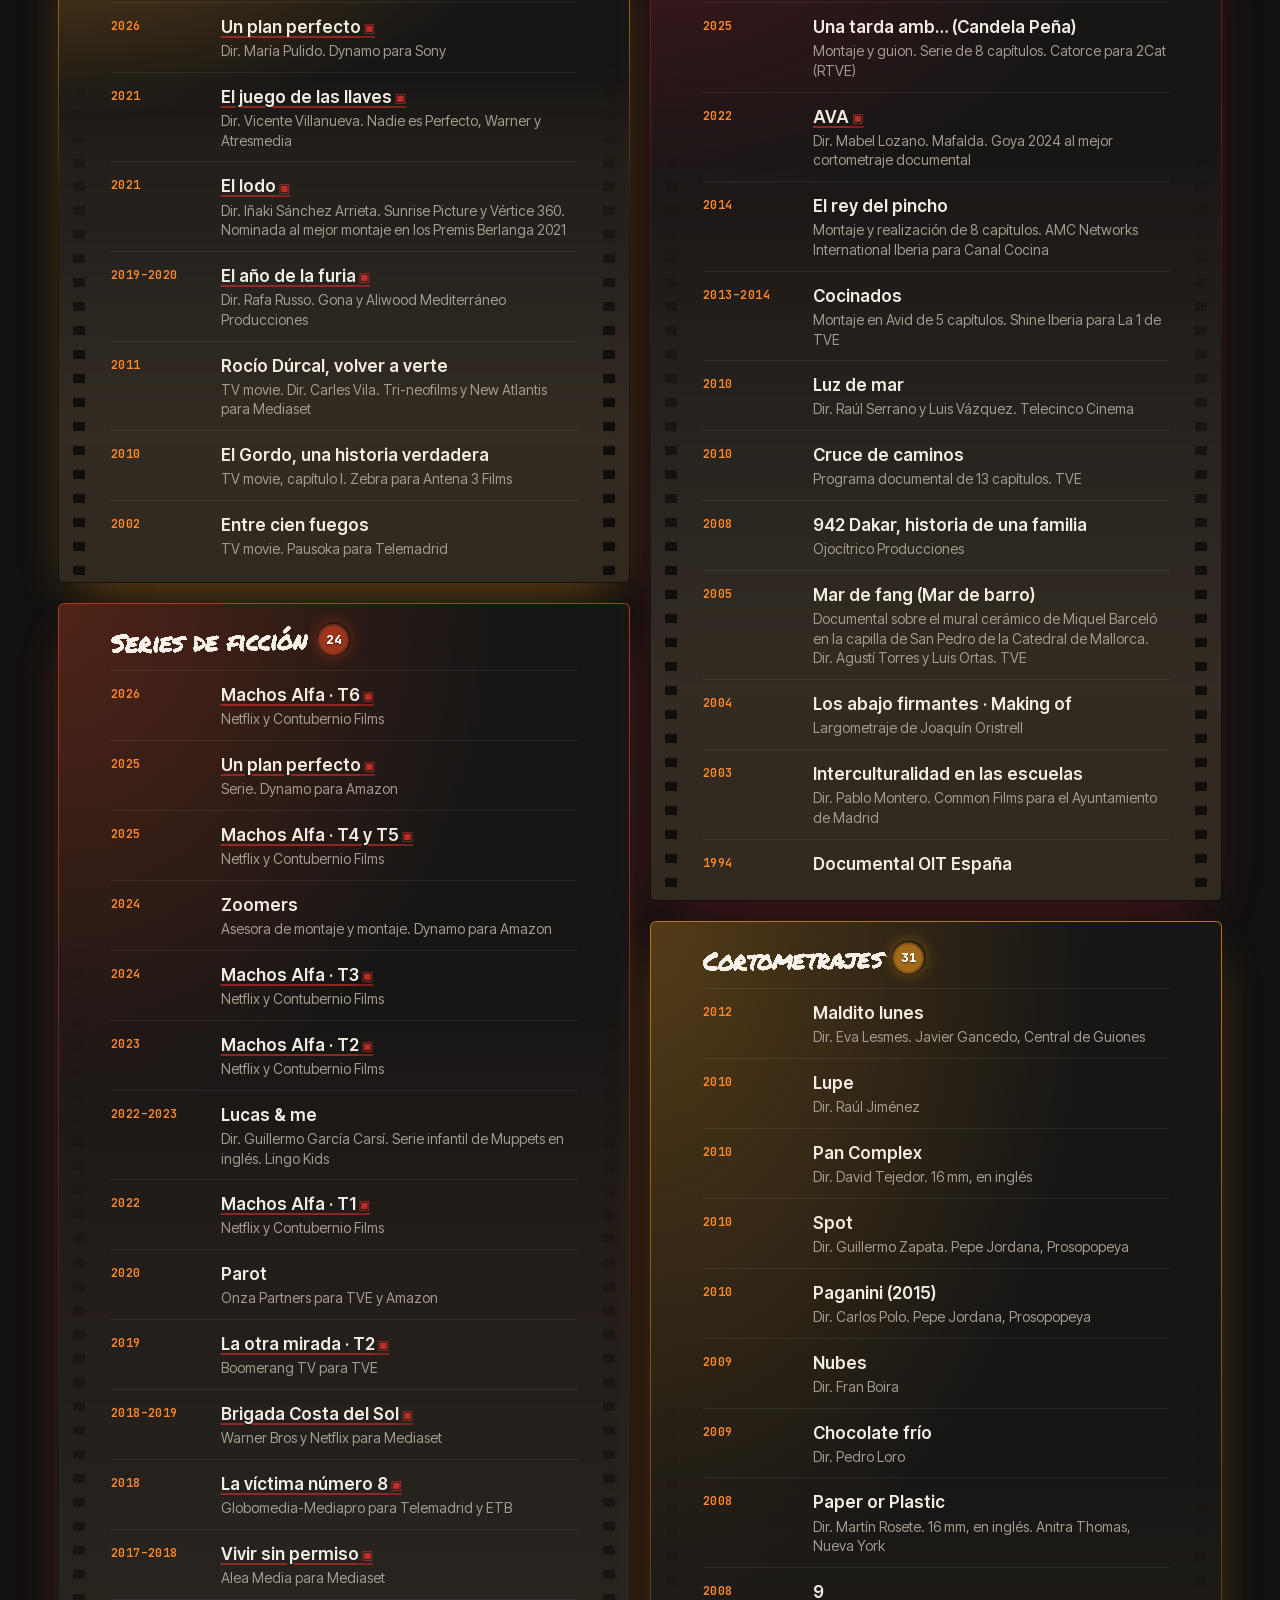
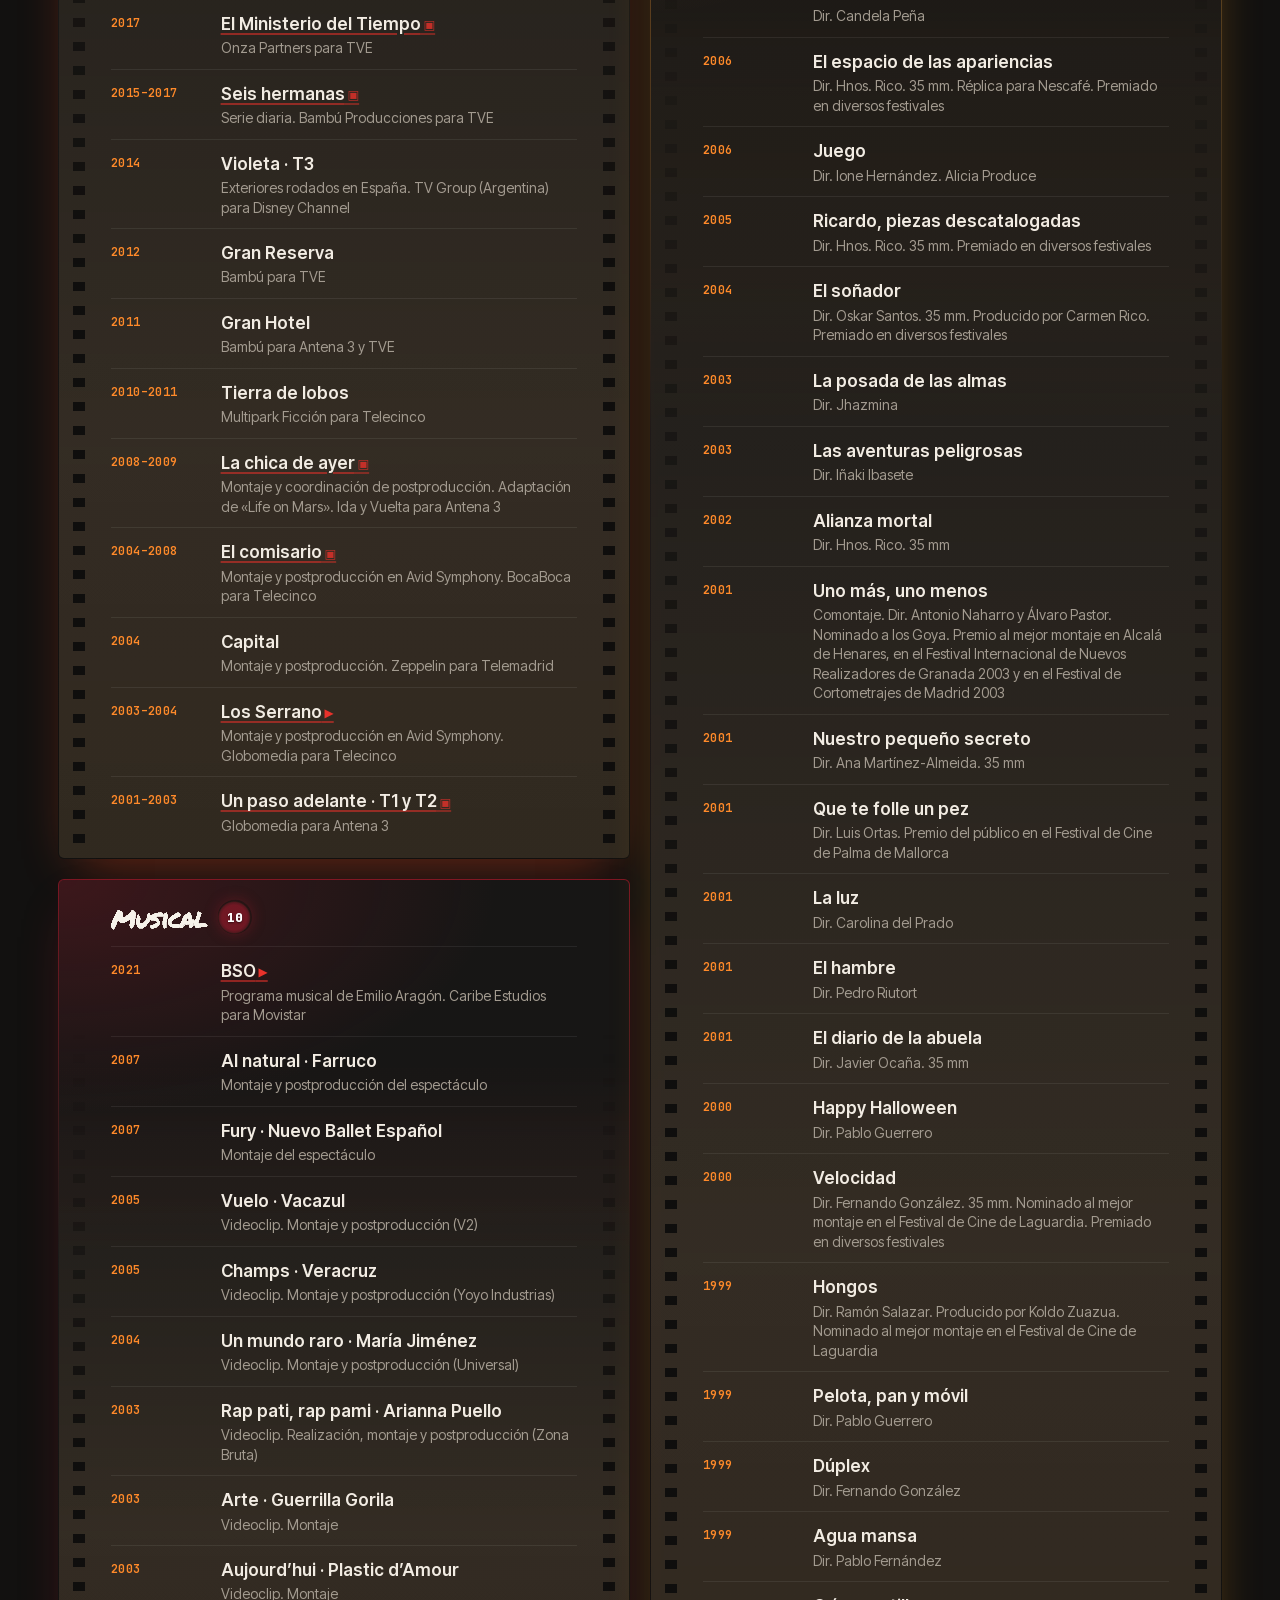
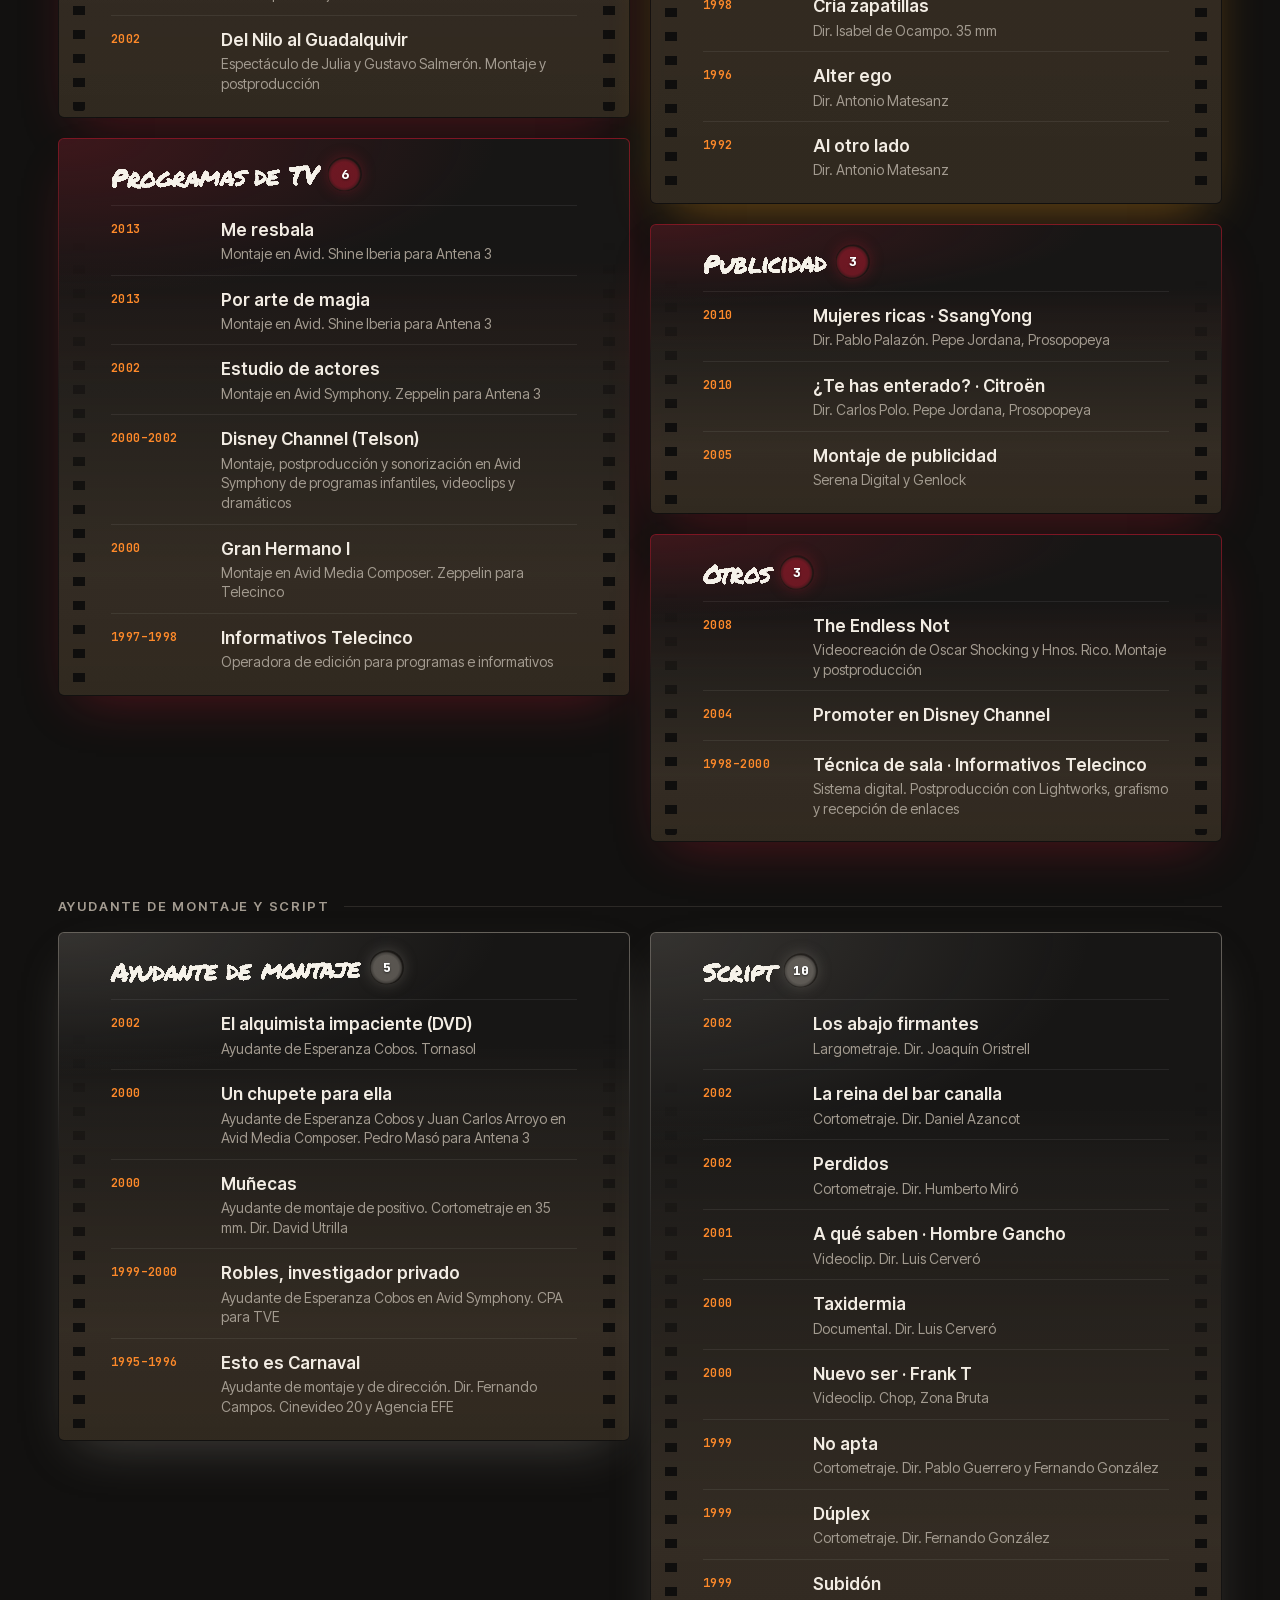
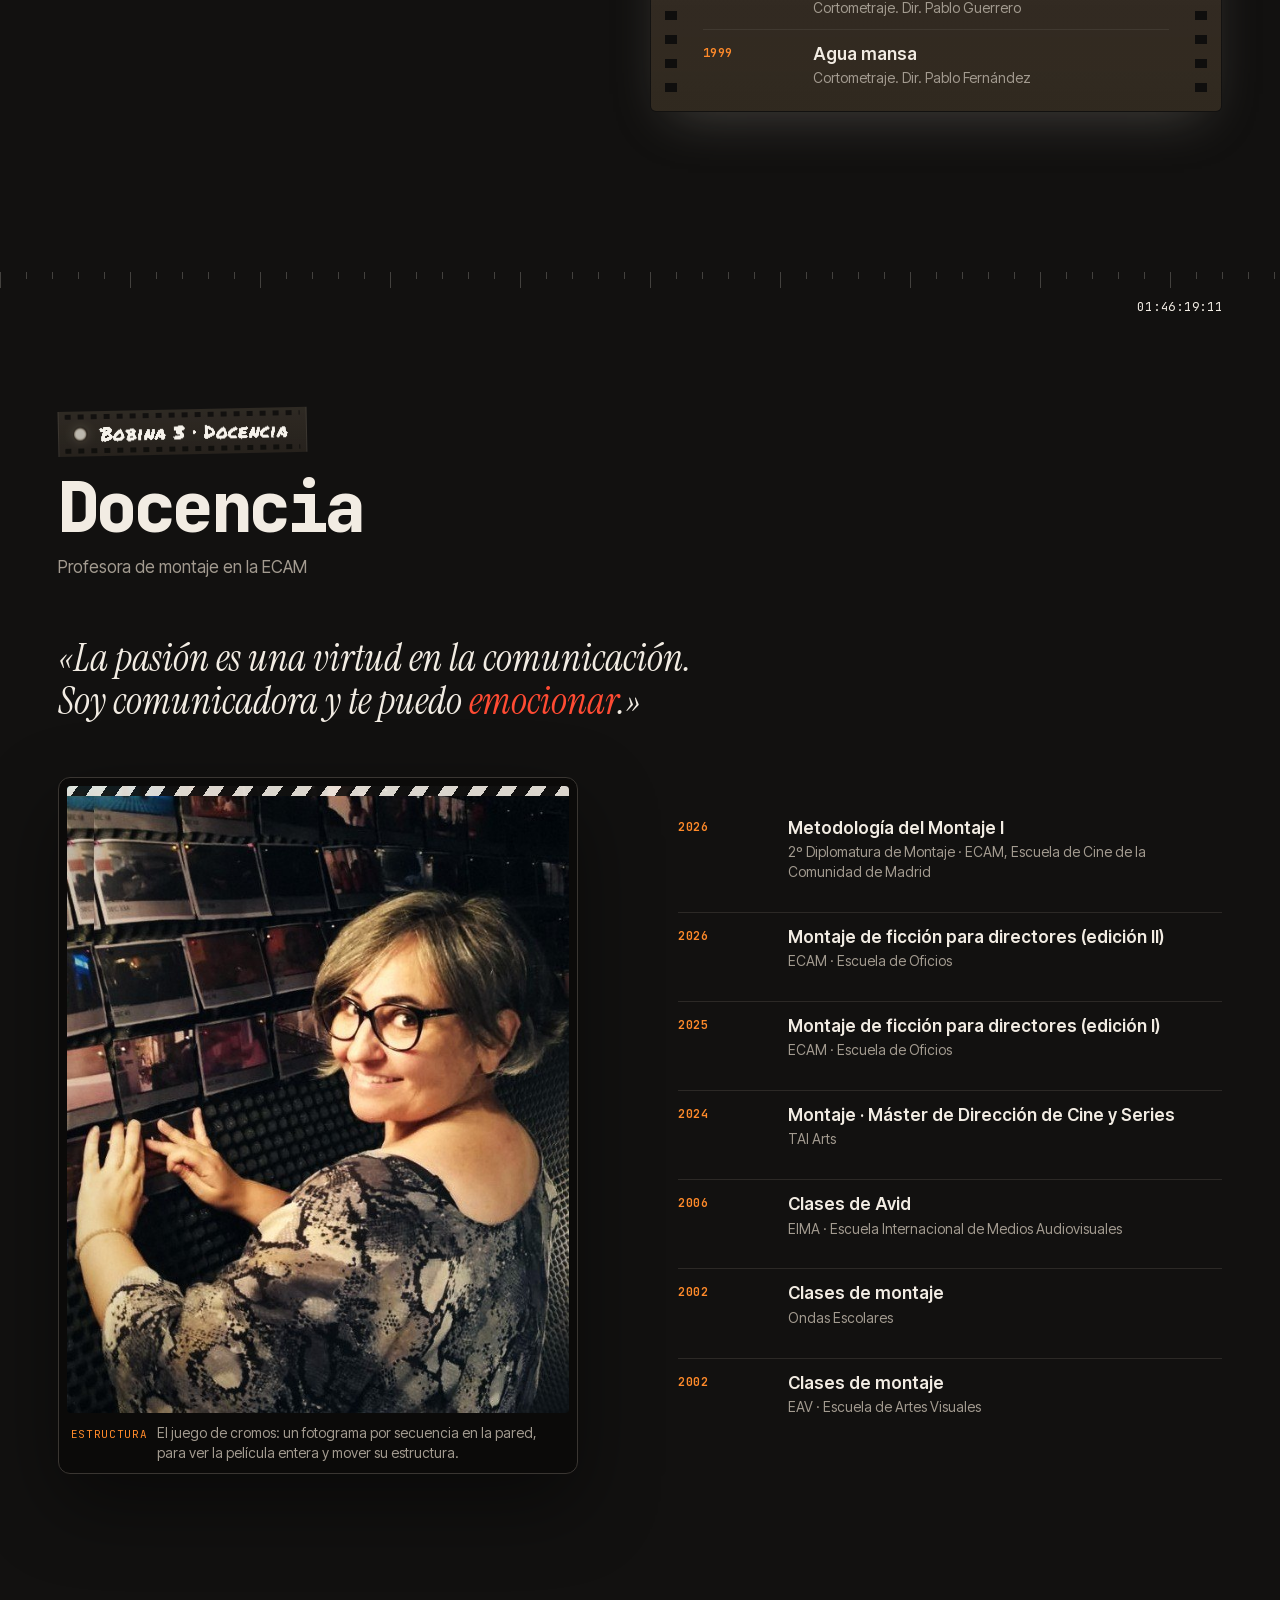
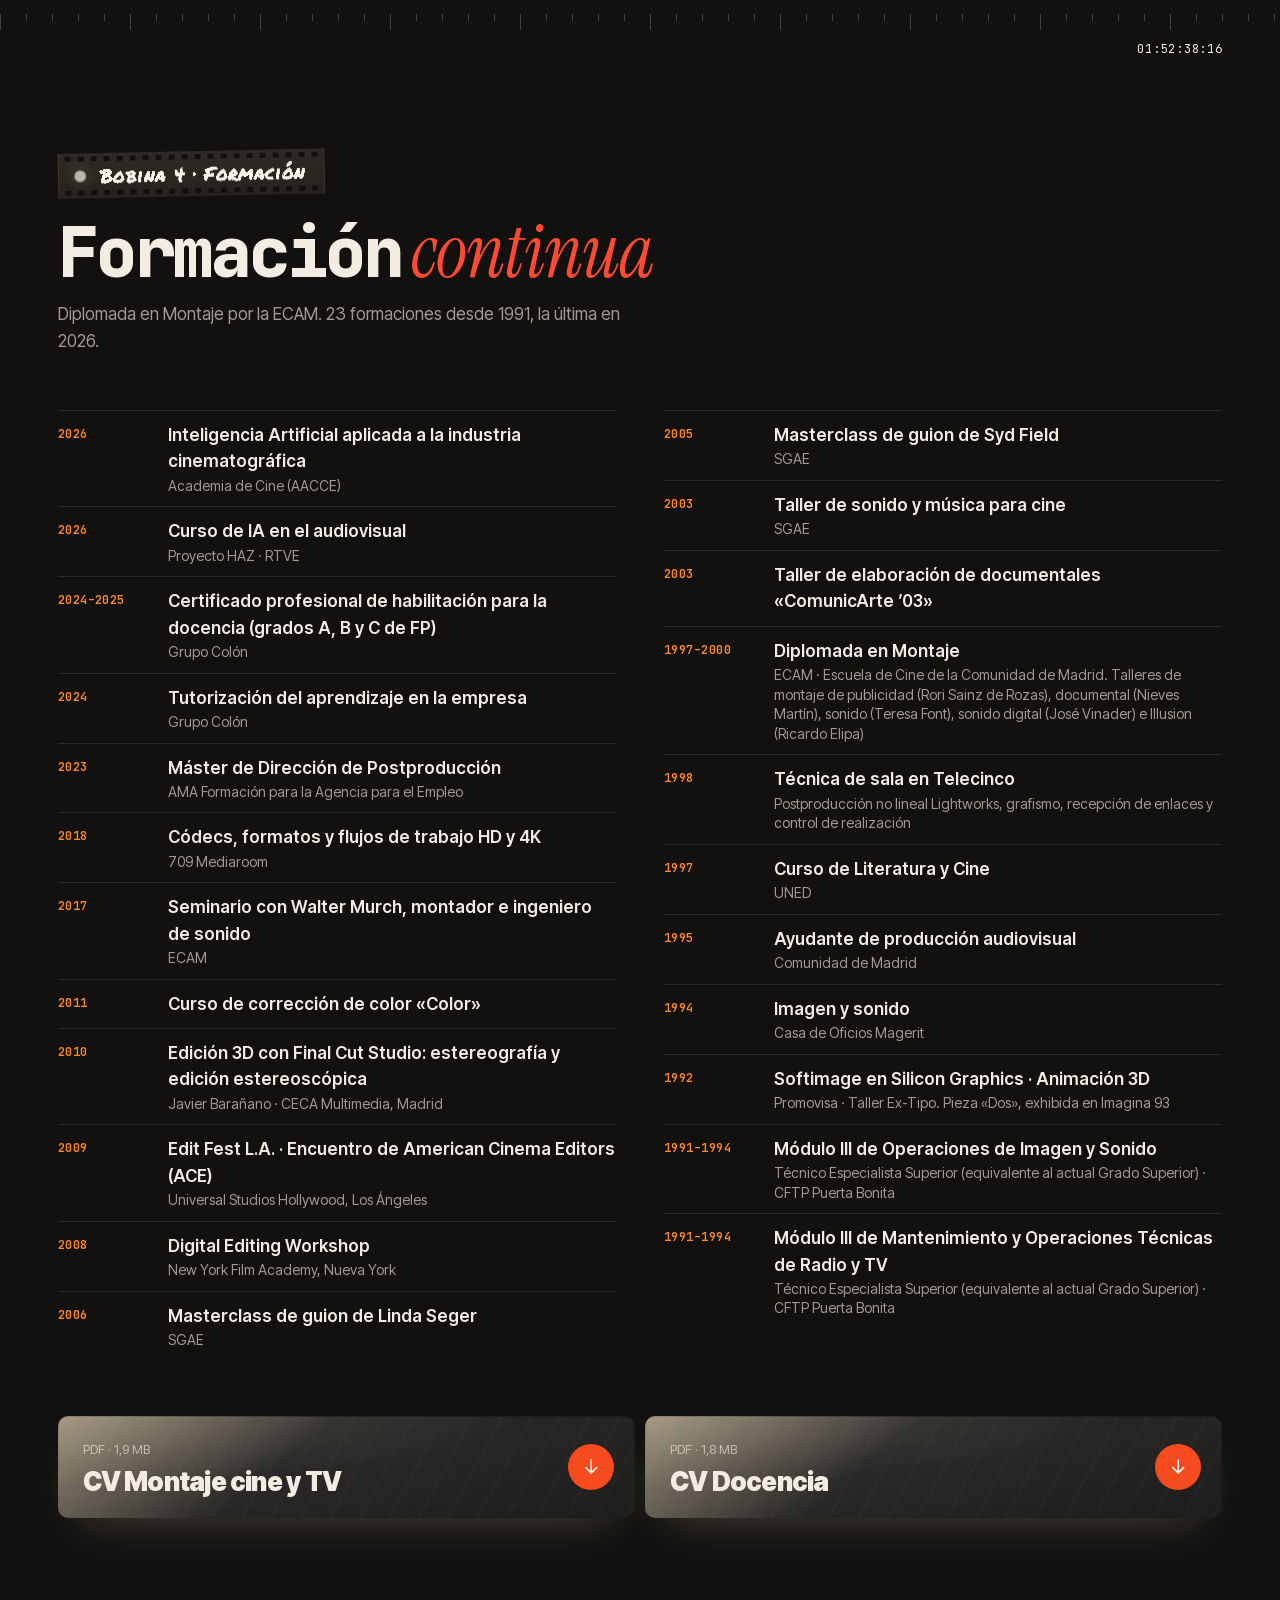
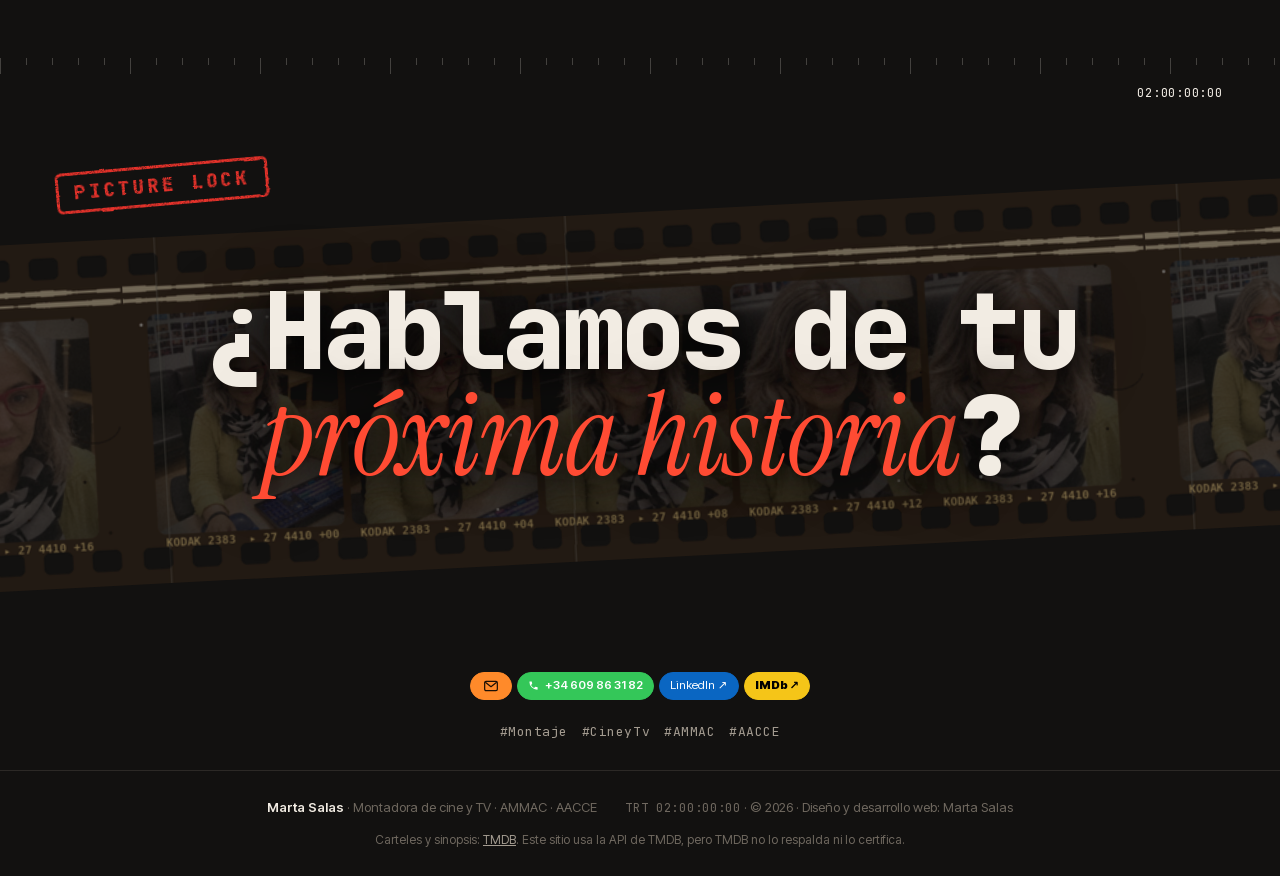
==== commit 674b8e98: "Trabajos en pantalla pasa a Filmografía seleccionada (menú, título, rótulos y botón) Co-Authored-By:" ====
--- a/web-martasalas-montaje/index.html
+++ b/web-martasalas-montaje/index.html
@@ -49,7 +49,7 @@
     </div>
     <nav class="nle-track" id="nleTrack" aria-label="Secciones">
       <a href="#inicio" data-c="0" class="nle-mark nle-start" aria-label="Start"><svg aria-hidden="true"><use href="#i-start"/></svg><span>START</span></a>
-      <a href="#trabajos" data-c="1">1 · Trabajos</a>
+      <a href="#trabajos" data-c="1">1 · Filmografía</a>
       <a href="#trayectoria" data-c="2">2 · Trayectoria</a>
       <a href="#docencia" data-c="3">3 · Docencia</a>
       <a href="#formacion" data-c="4">4 · Formación</a>
@@ -93,7 +93,7 @@
         </div>
         <div class="hero-under">
           <div class="hero-actions hero-actions-under">
-            <a class="btn btn-hot" href="#trabajos">▶ Ver trabajos</a>
+            <a class="btn btn-hot" href="#trabajos">▶ Ver filmografía</a>
             <a class="btn btn-cv" href="#cv">Descargar CV</a>
           </div>
           <div class="transport" id="transport" data-transport="completa">
@@ -156,8 +156,8 @@
       <div class="wrap">
         <header class="block-head">
           <div>
-            <p class="kicker hot">Bobina 1 · Filmografía</p>
-            <h2><b>Trabajos</b> <em>en pantalla</em></h2>
+            <p class="kicker hot">Bobina 1 · En pantalla</p>
+            <h2><b>Filmografía</b> <em>seleccionada</em></h2>
             <p class="block-sub">Cine y televisión, de las plataformas a la gran pantalla.<br>Pulsa un cartel para ver los detalles.<br>La lista completa de créditos está en <a href="#trayectoria">Trayectoria</a>.</p>
           </div>
         </header>
@@ -172,7 +172,7 @@
       <div class="wrap">
         <header class="block-head">
           <div>
-            <p class="kicker hot">Bobina 2 · Filmografía</p>
+            <p class="kicker hot">Bobina 2 · Trayectoria</p>
             <h2><b>Trayectoria</b> <em>completa</em></h2>
             <p class="block-sub"><span id="totalCredits">110</span> créditos en cine y TV.</p>
           </div>
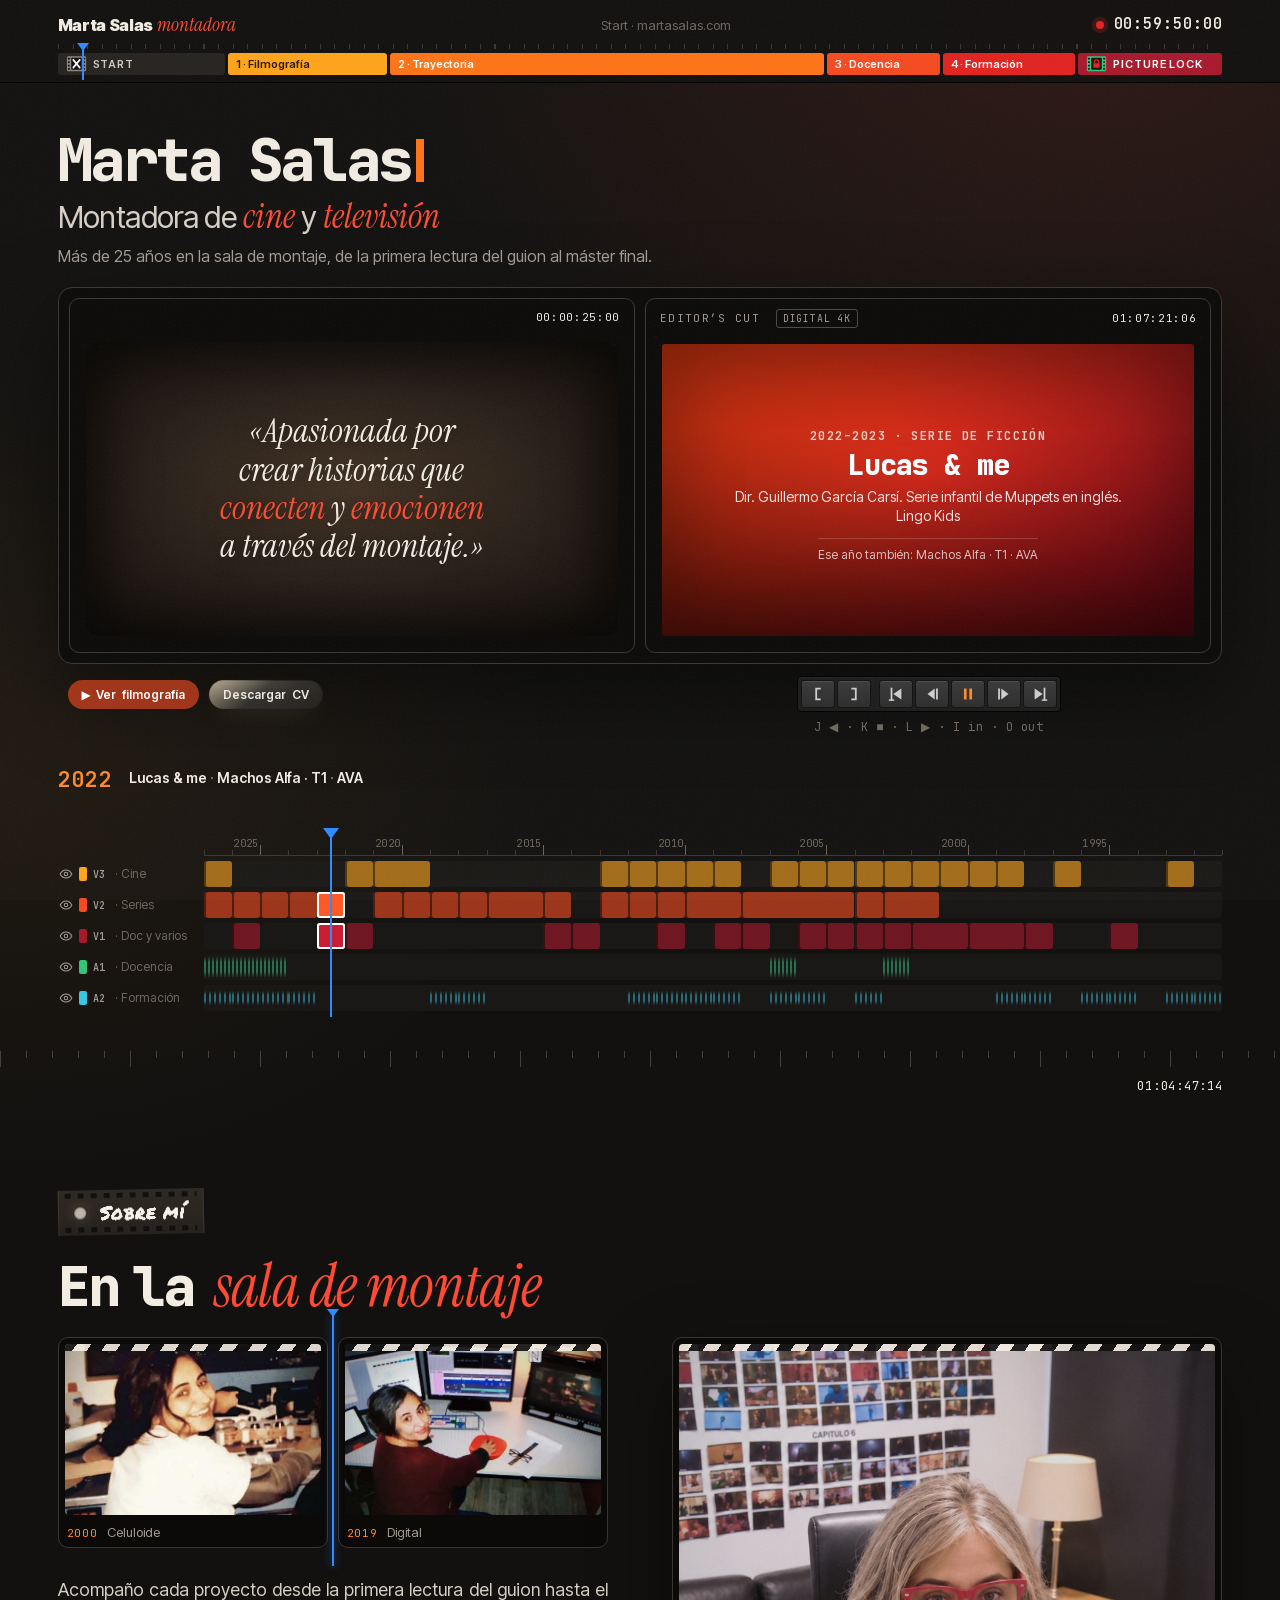
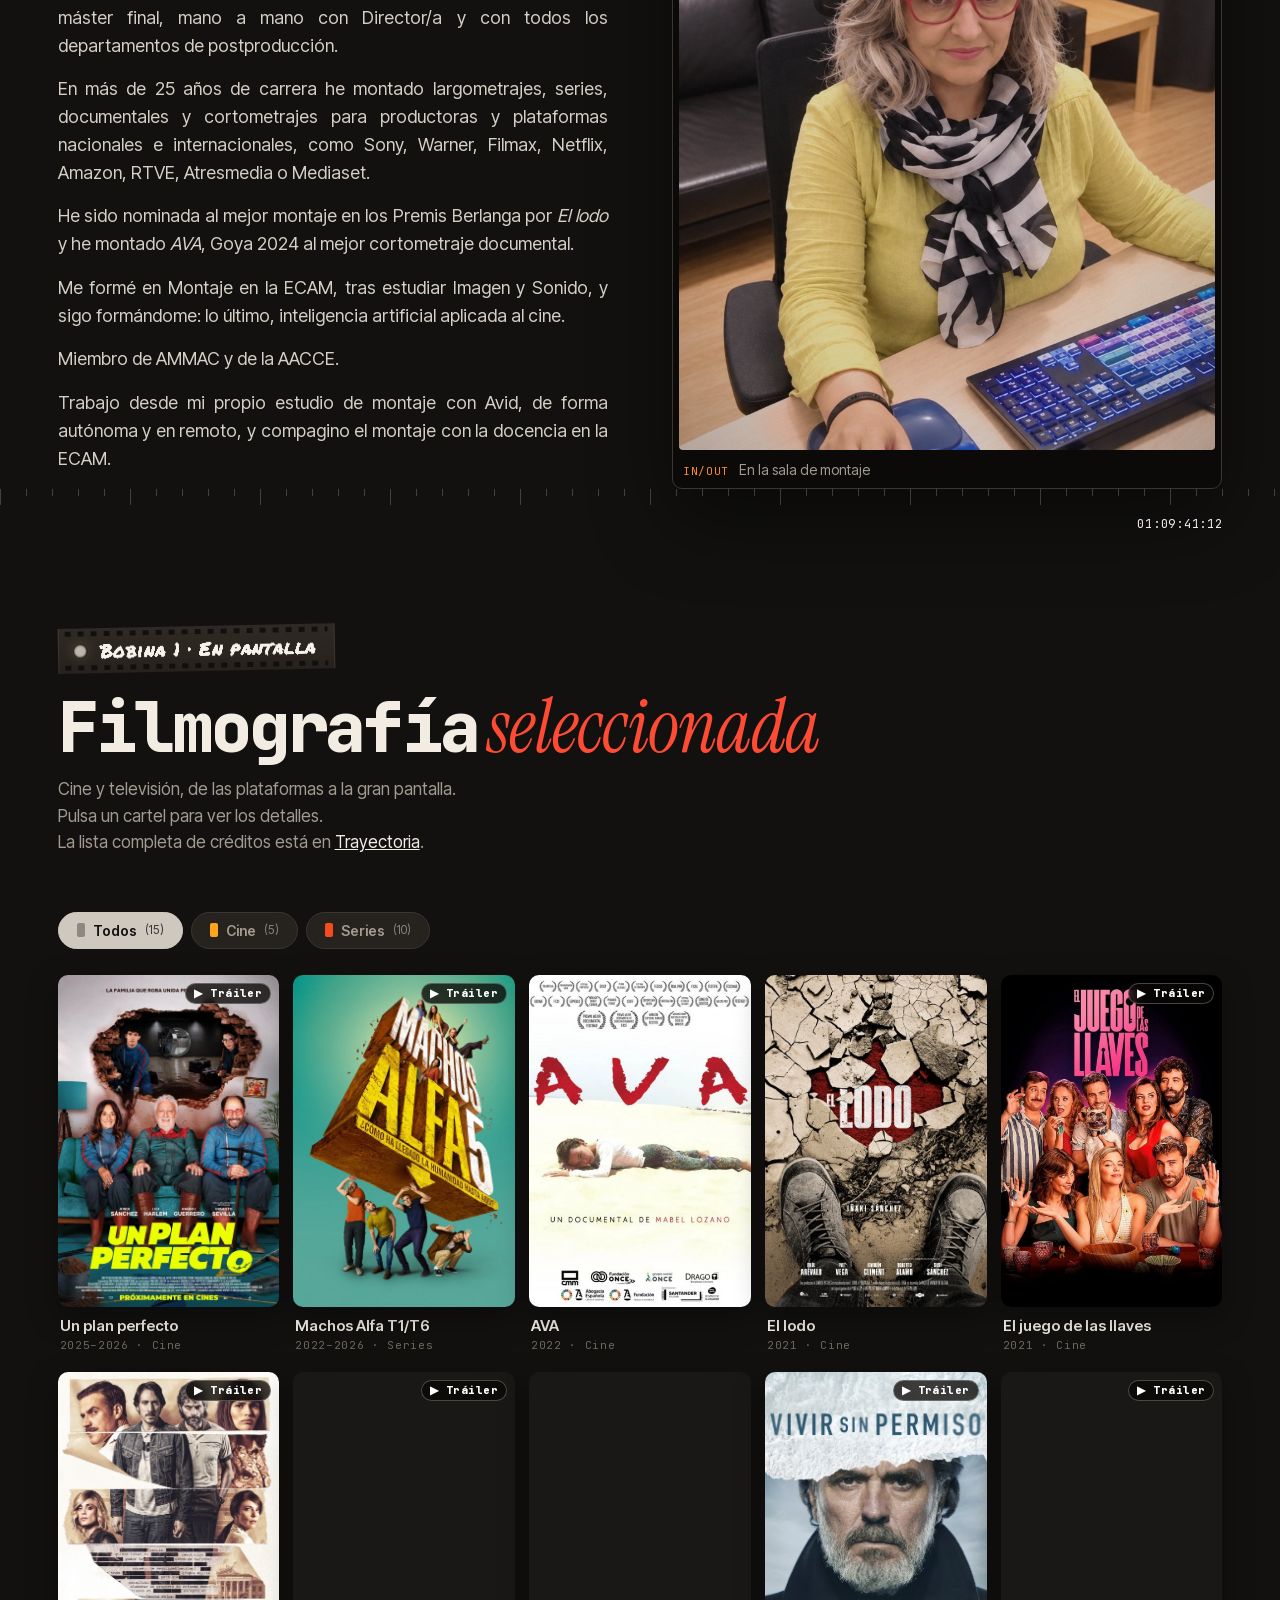
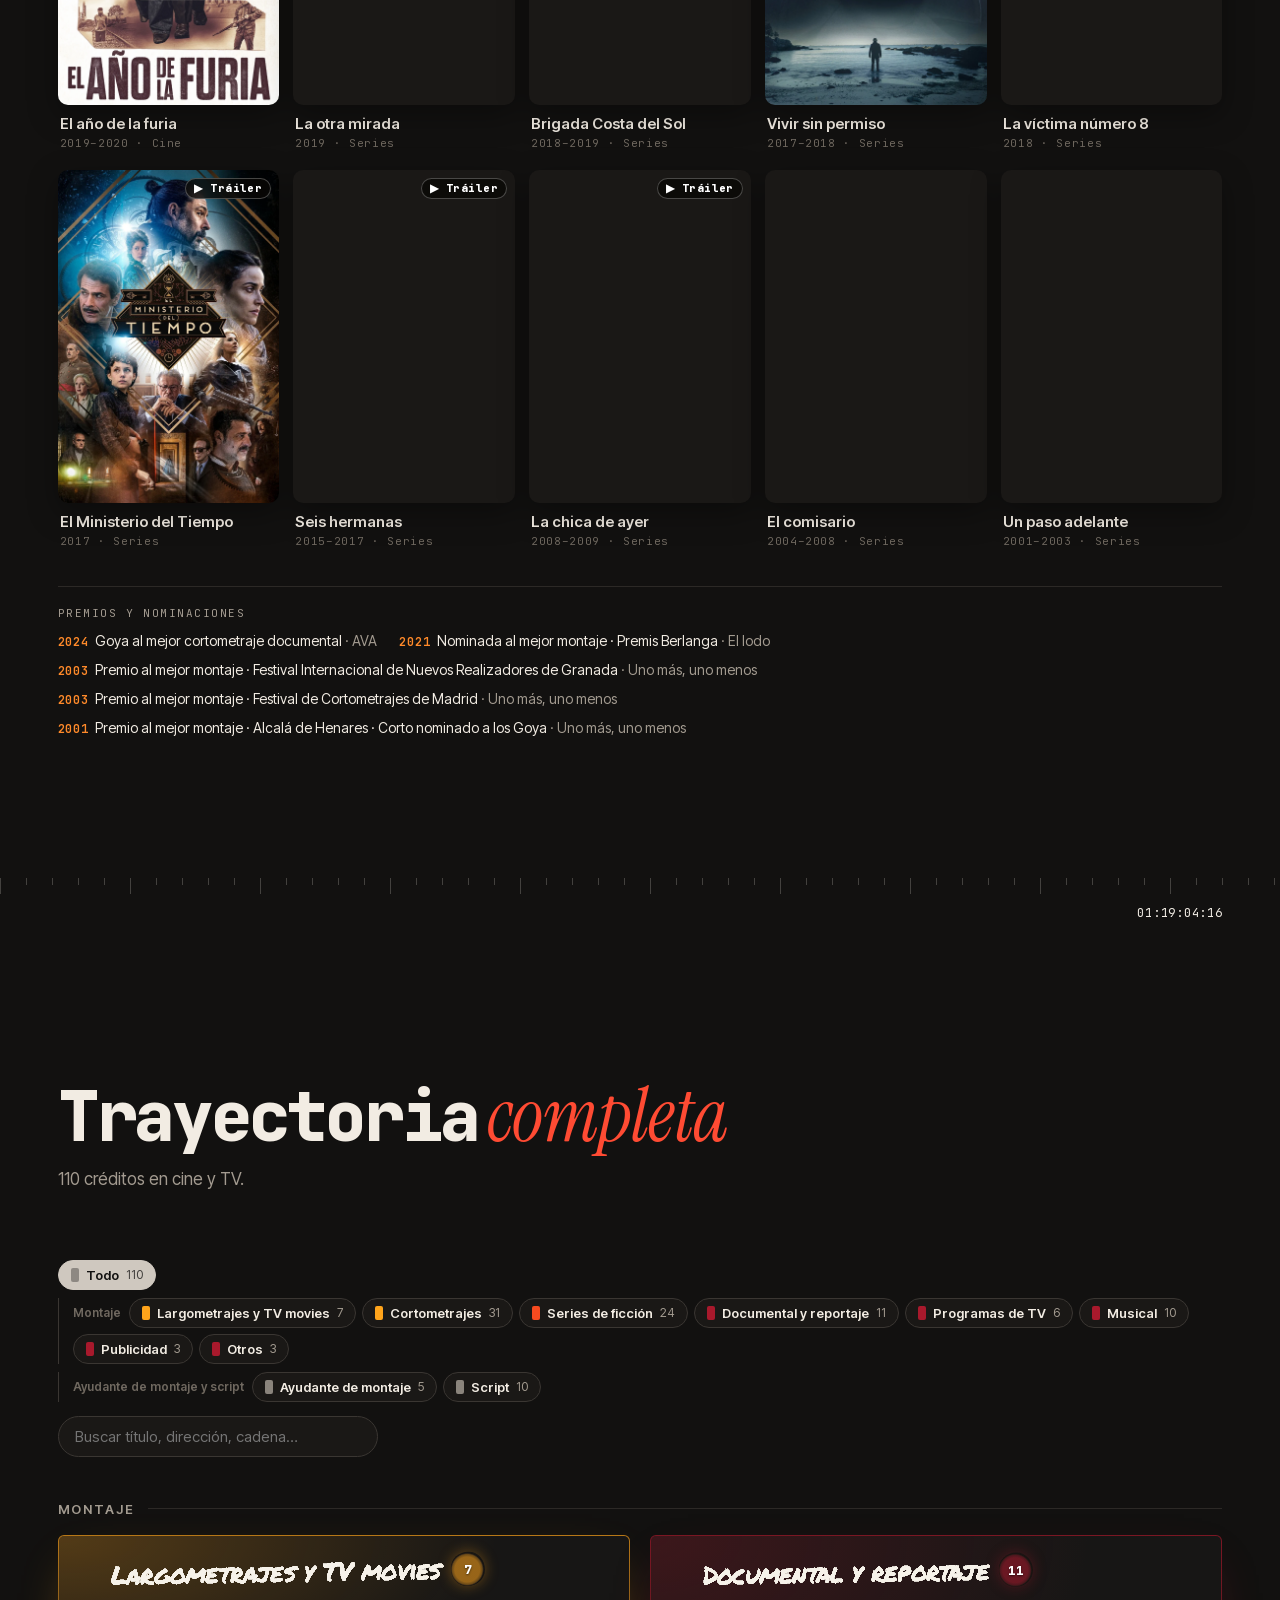
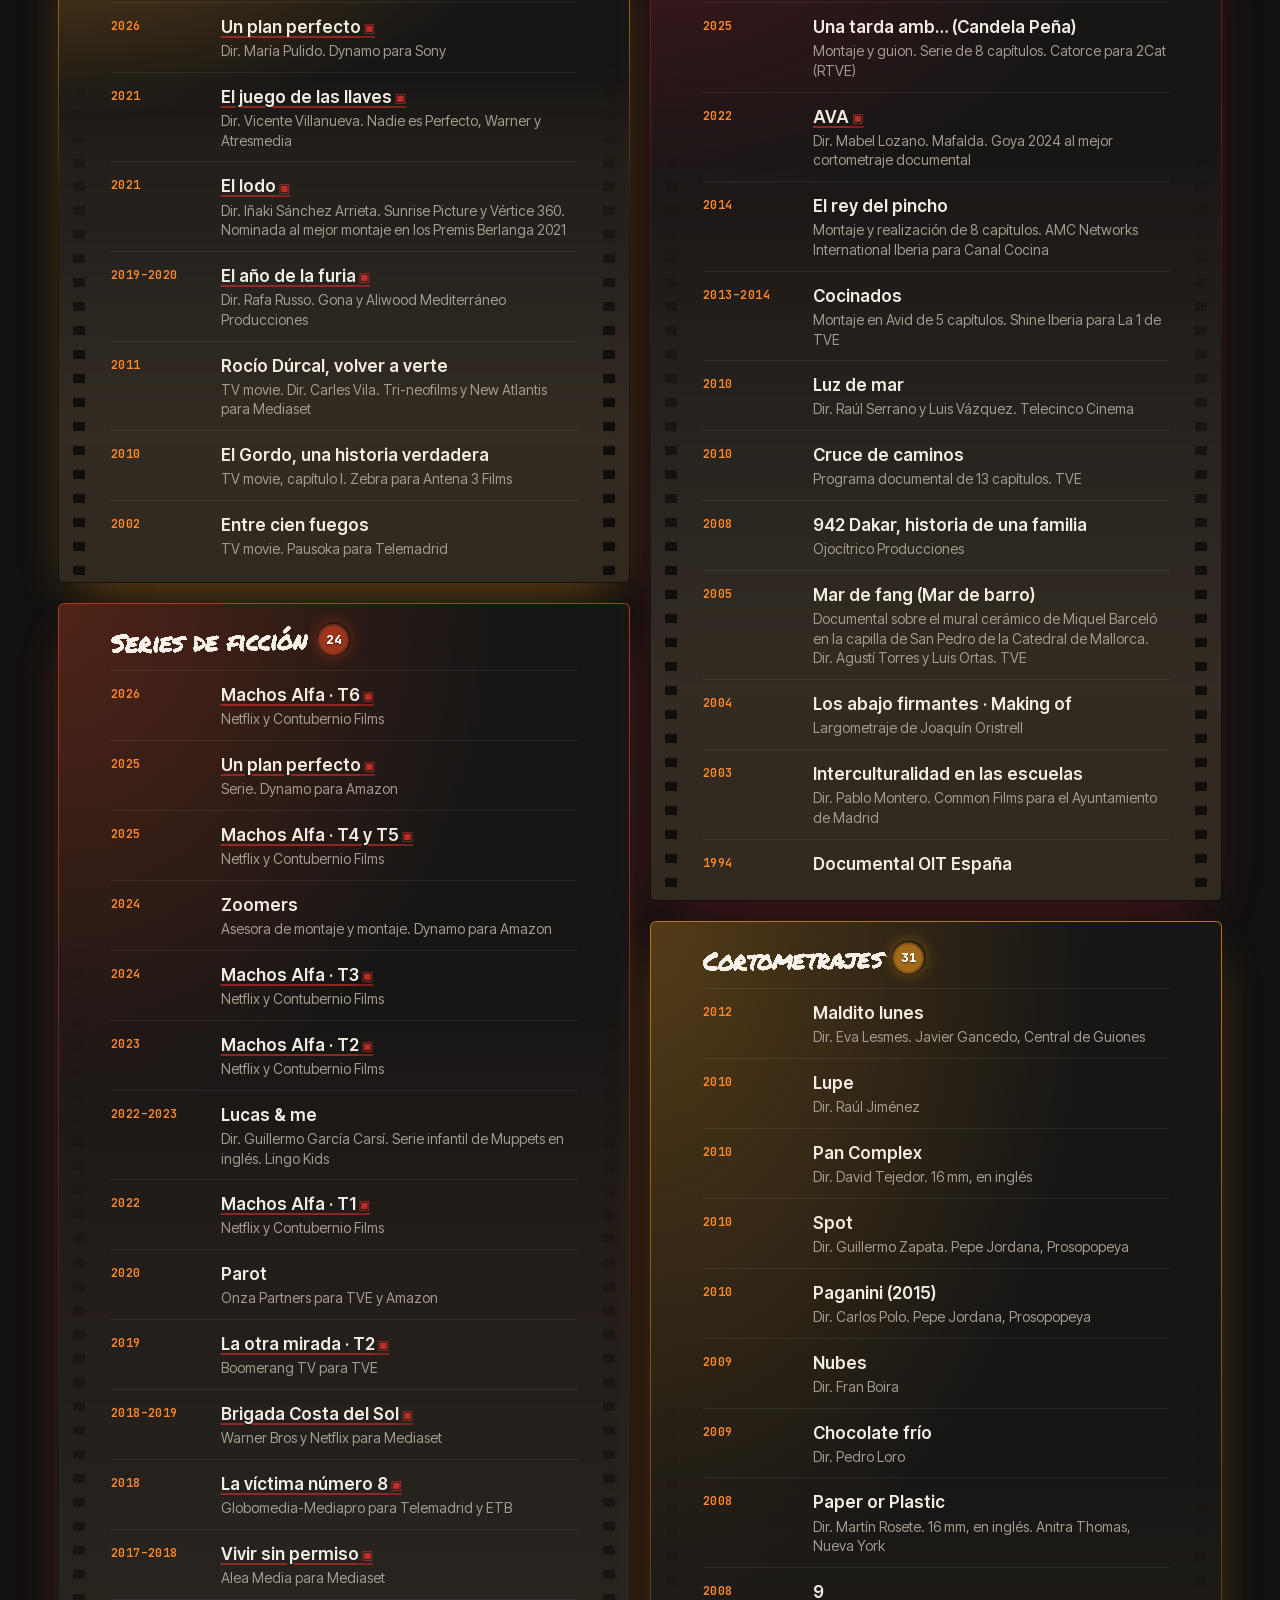
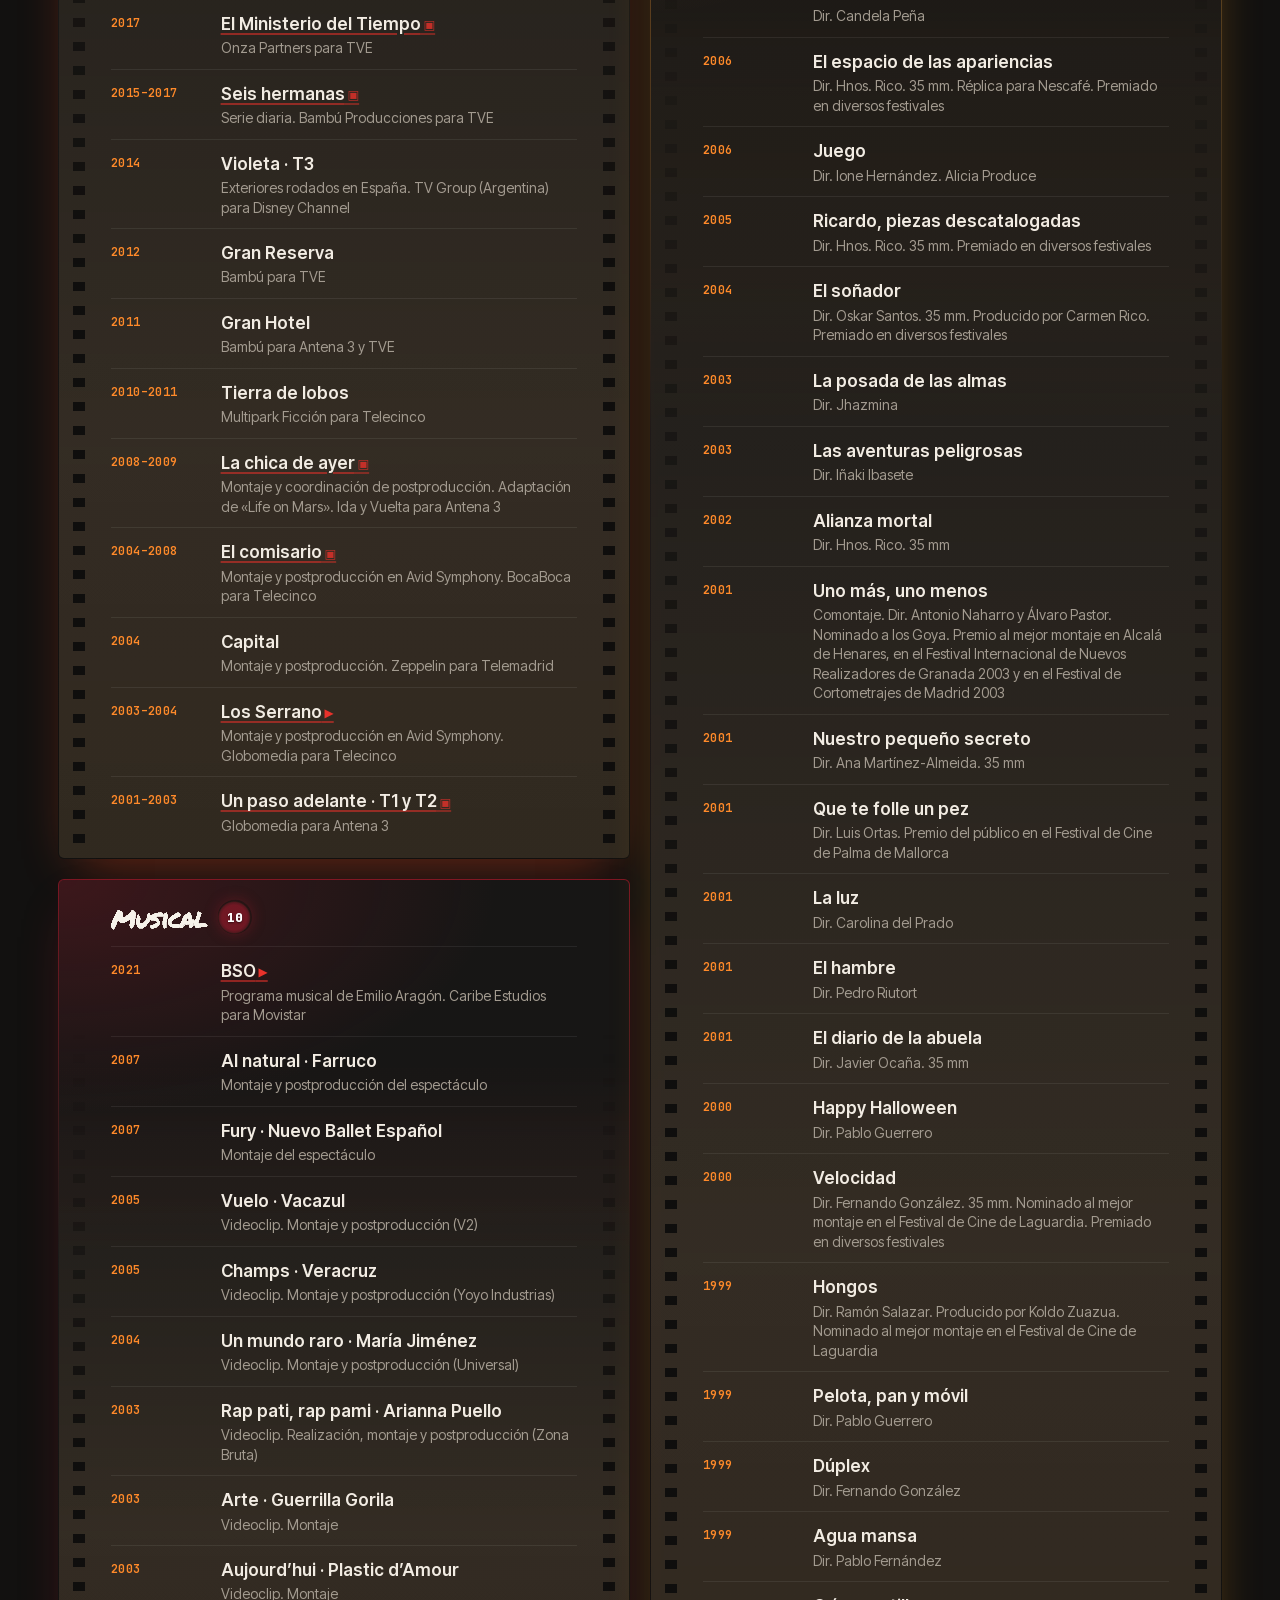
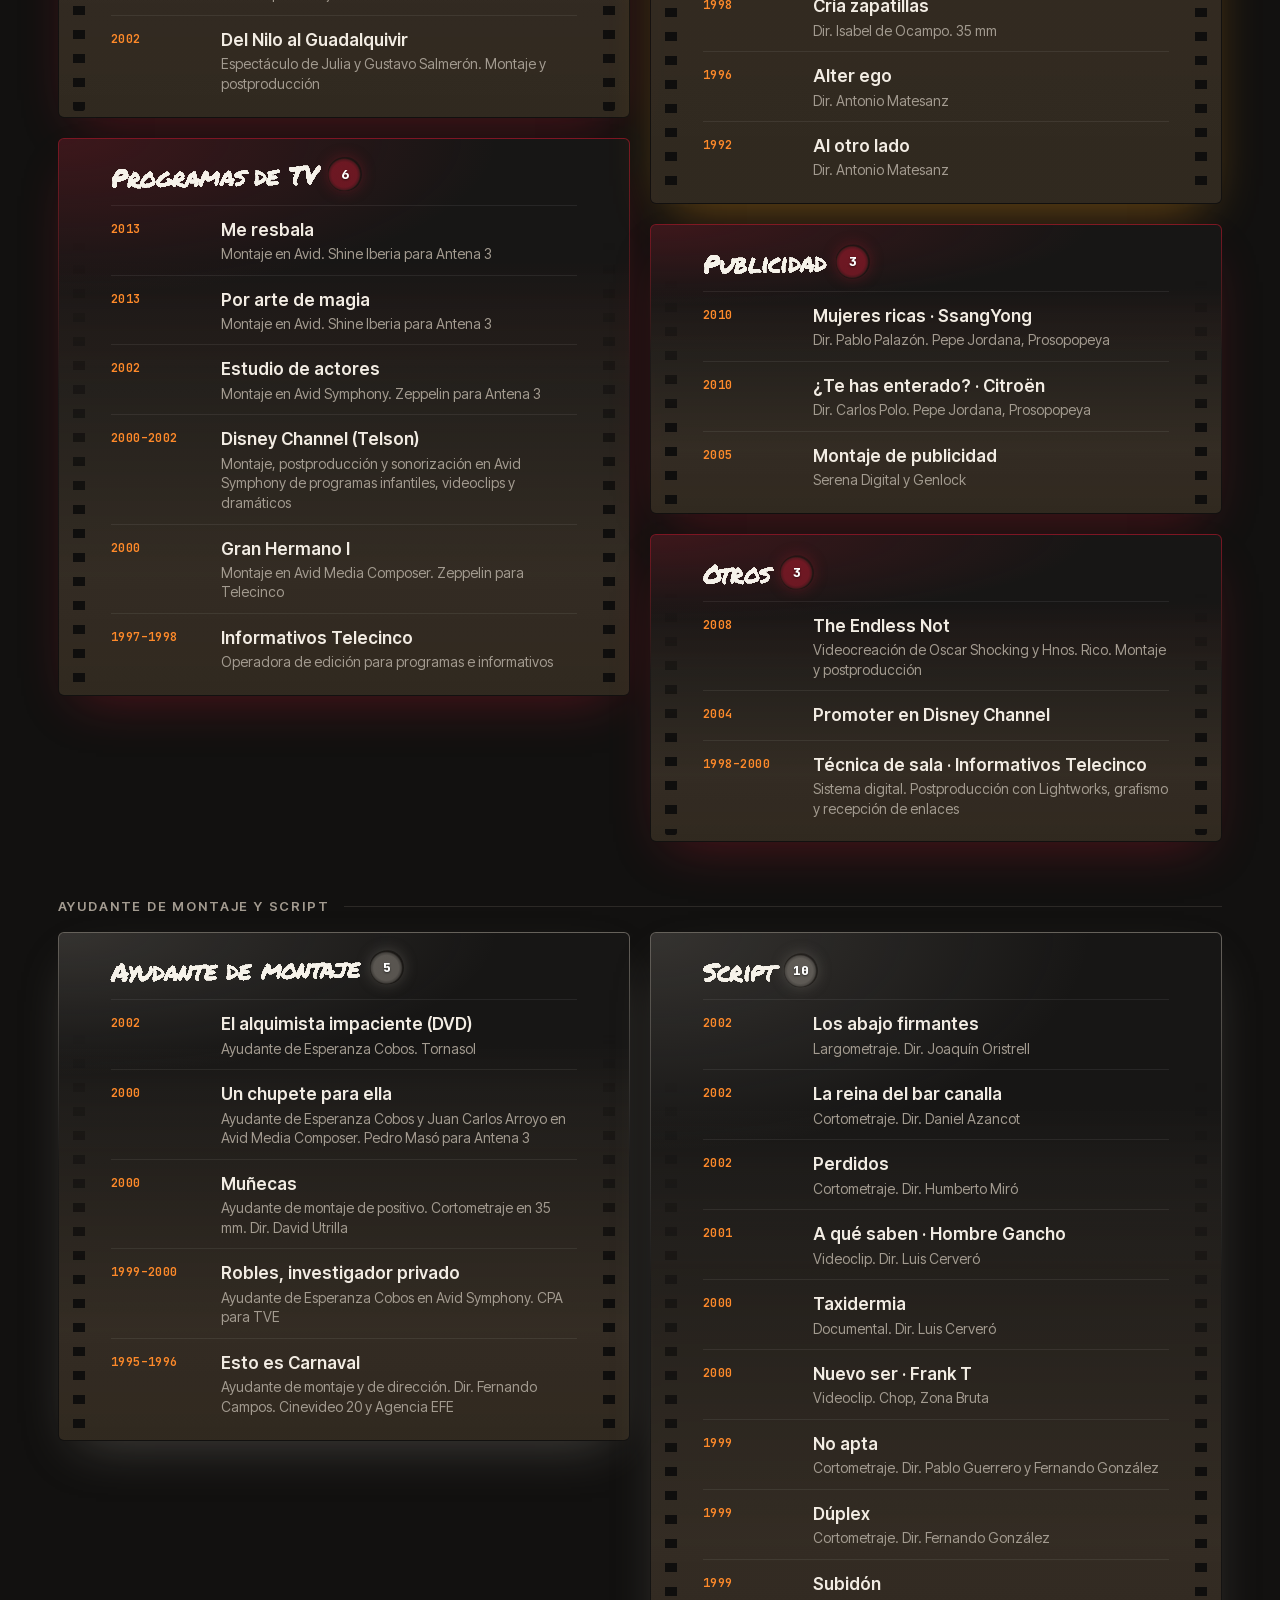
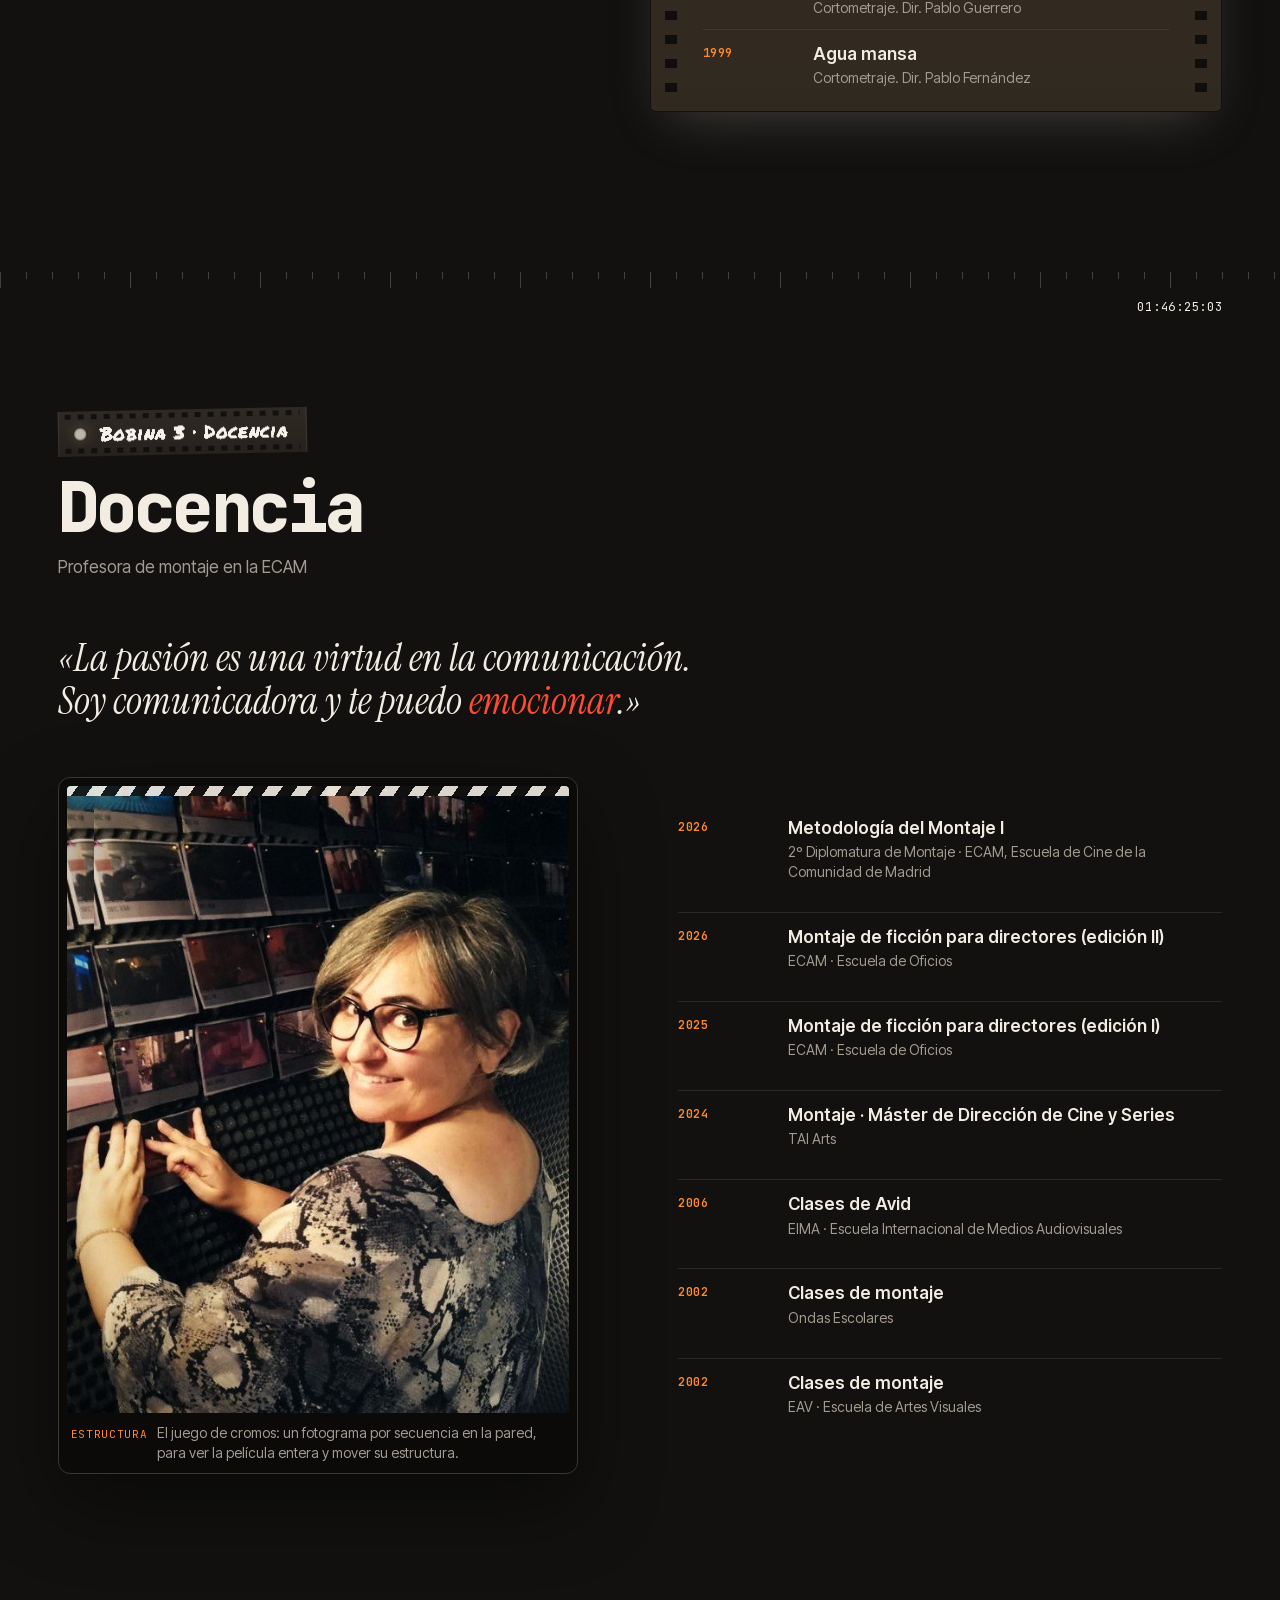
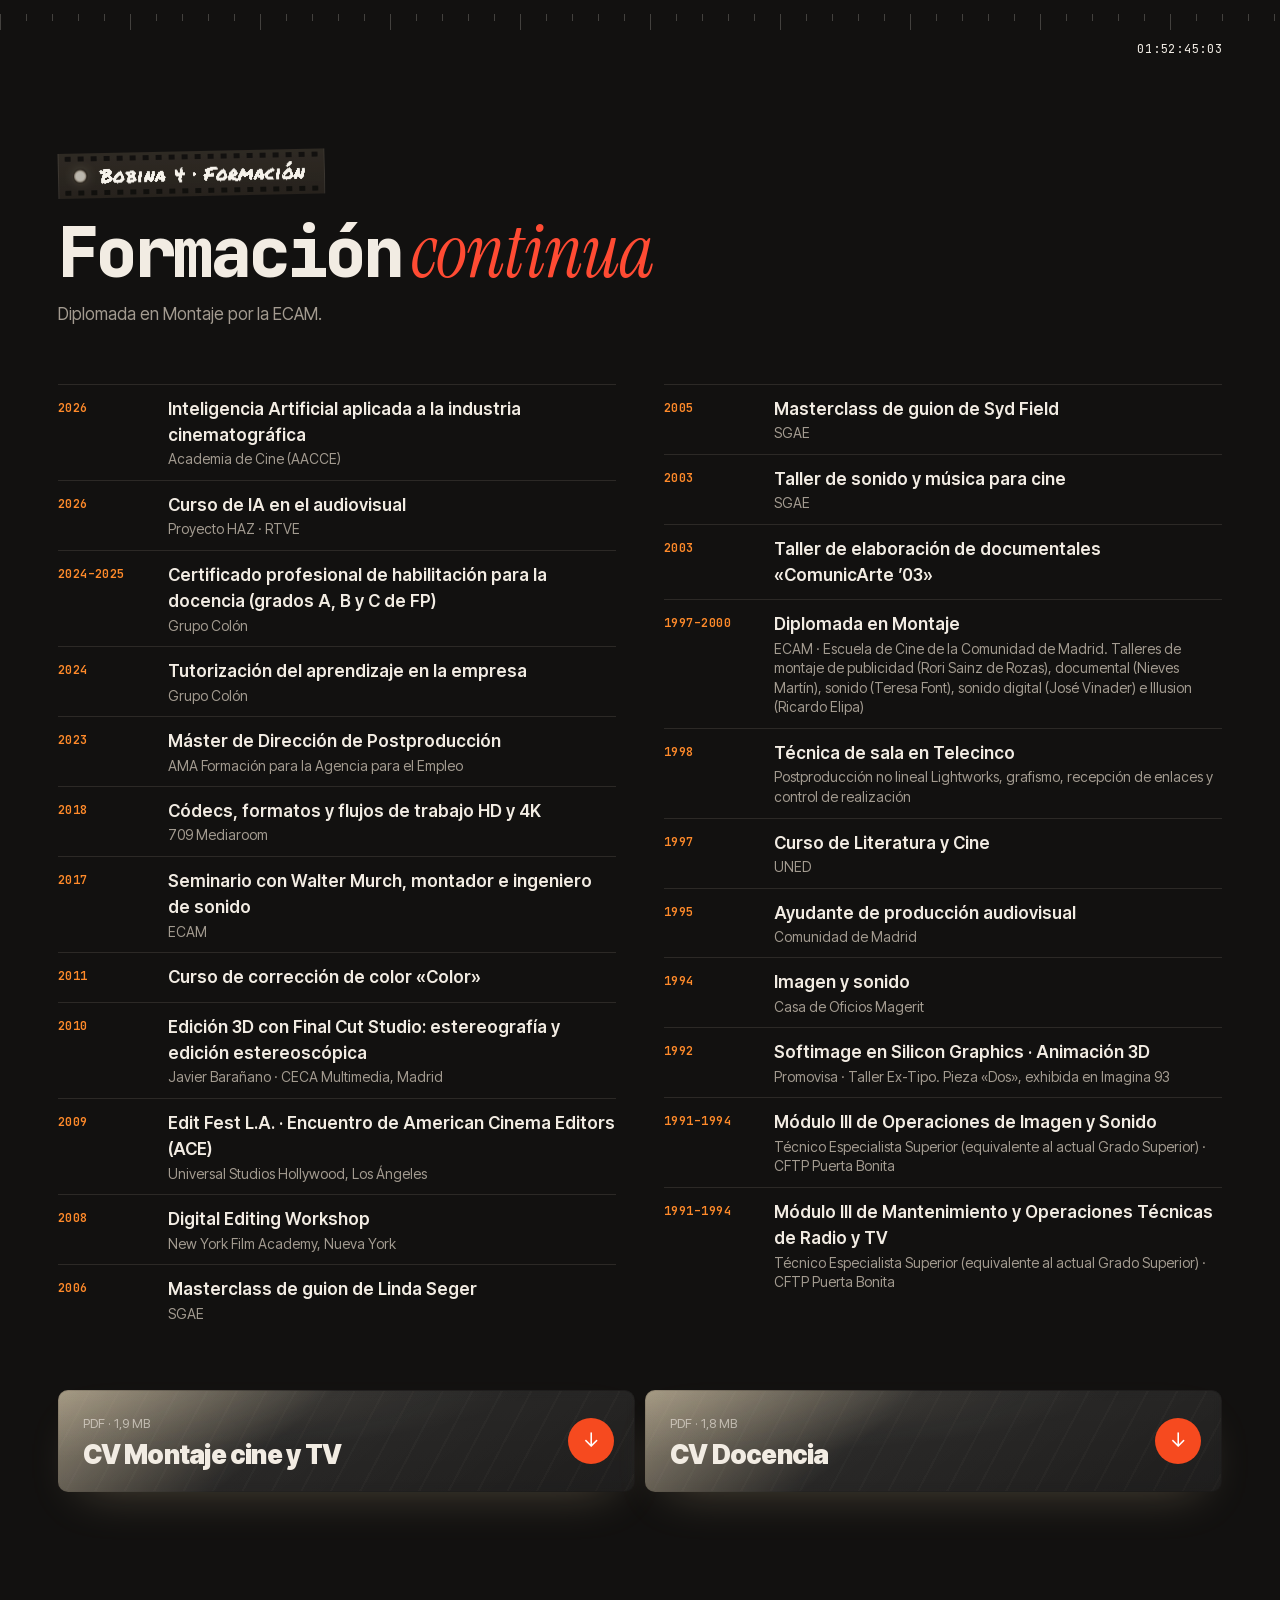
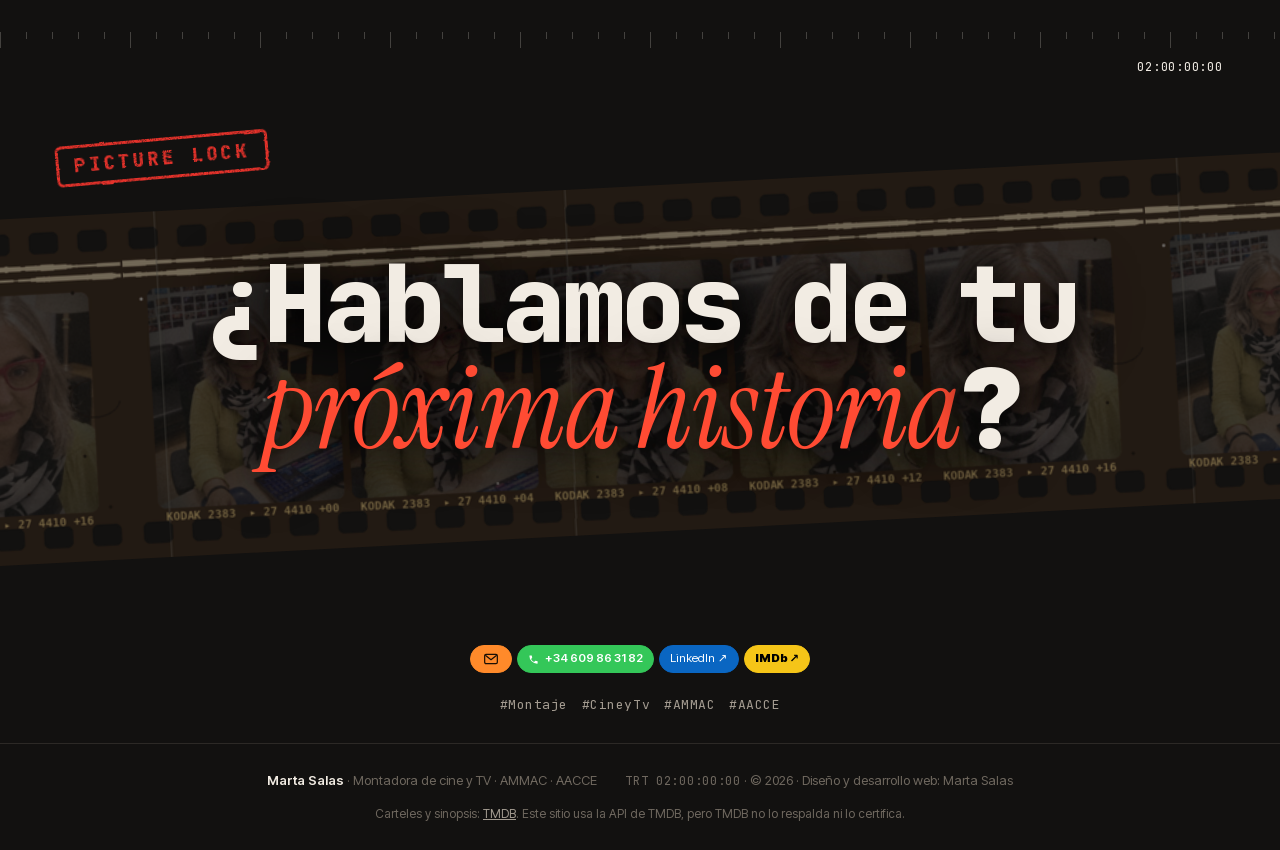
==== commit bf5f5fee: "Formación: subtítulo de nuevo solo «Diplomada en Montaje por la ECAM» Co-Authored-By: Claude Opus 5." ====
--- a/web-martasalas-montaje/index.html
+++ b/web-martasalas-montaje/index.html
@@ -217,7 +217,7 @@
           <div>
             <p class="kicker hot">Bobina 4 · Formación</p>
             <h2><b>Formación</b> <em>continua</em></h2>
-            <p class="block-sub">Diplomada en Montaje por la ECAM. <span id="trainCount">23 formaciones desde 1991, la última en 2026</span>.</p>
+            <p class="block-sub">Diplomada en Montaje por la ECAM.</p>
           </div>
         </header>
         <ol class="rows rows-cols" id="training"></ol>
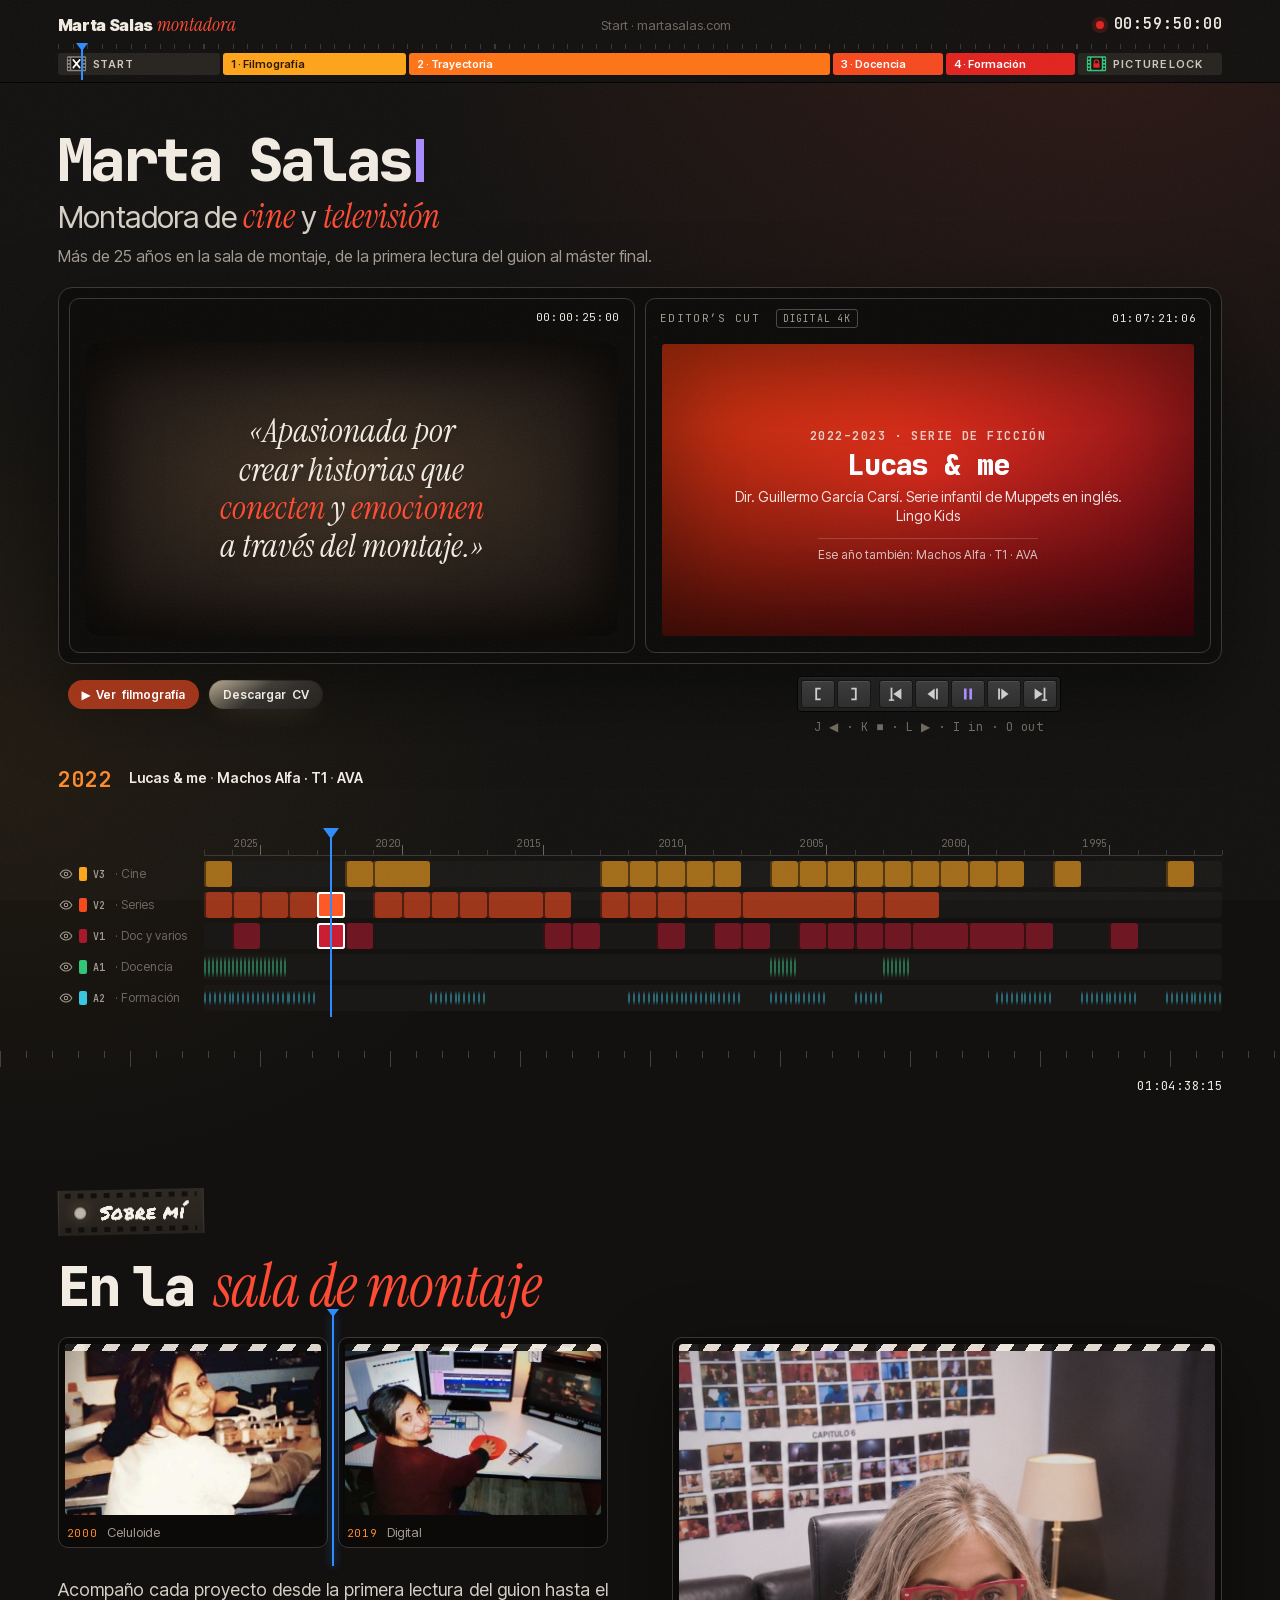
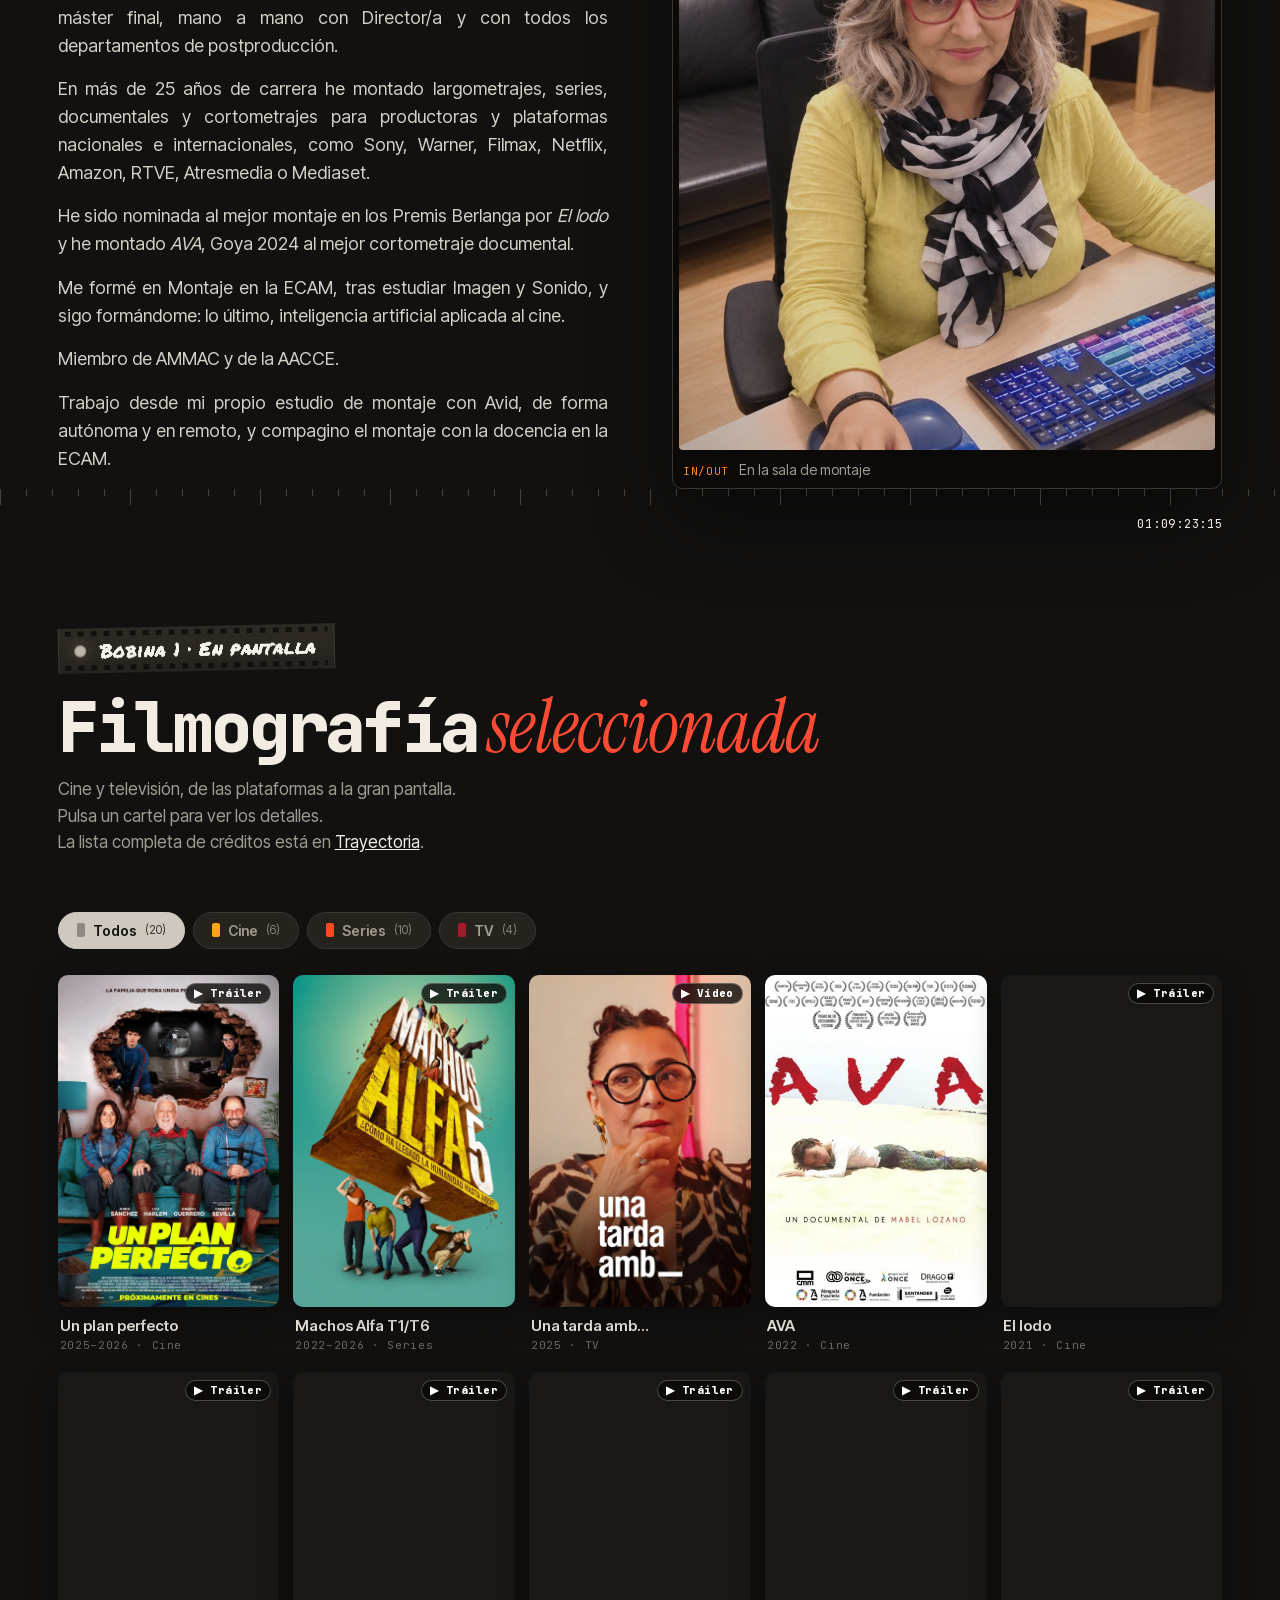
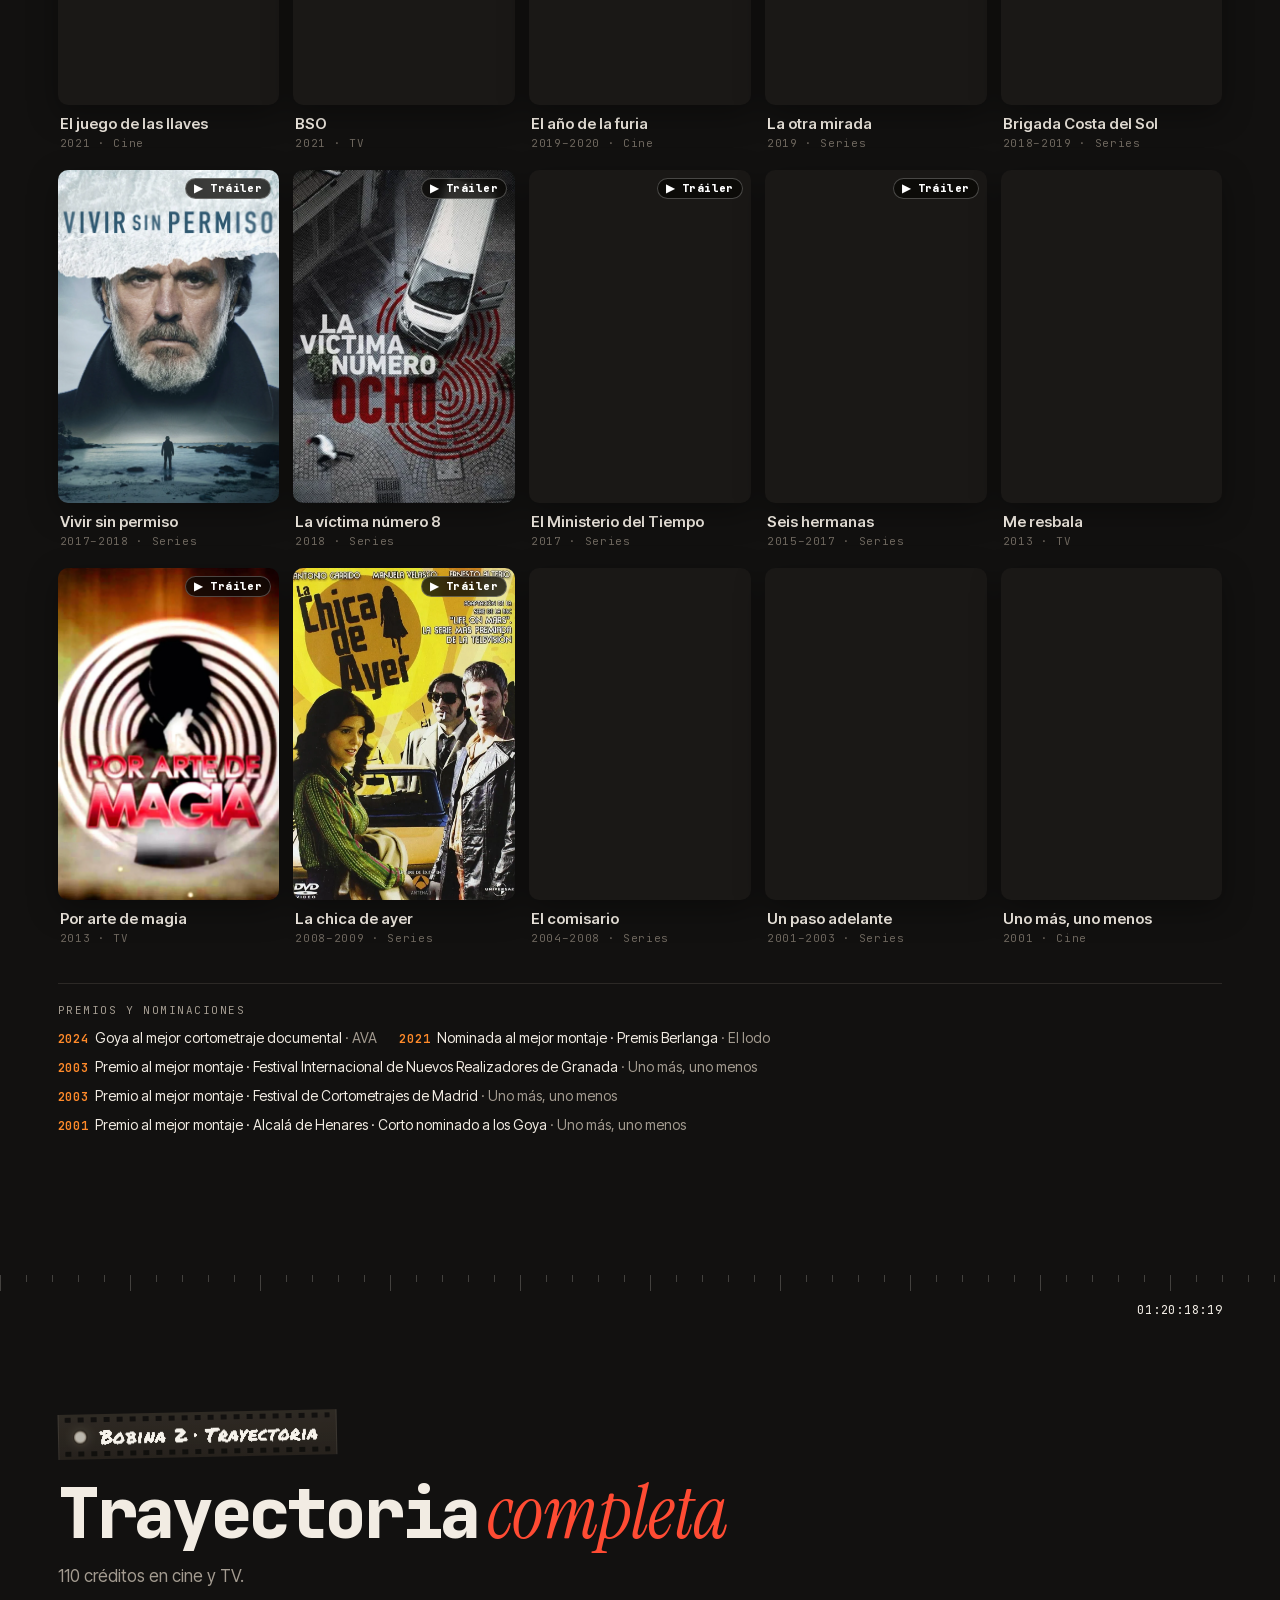
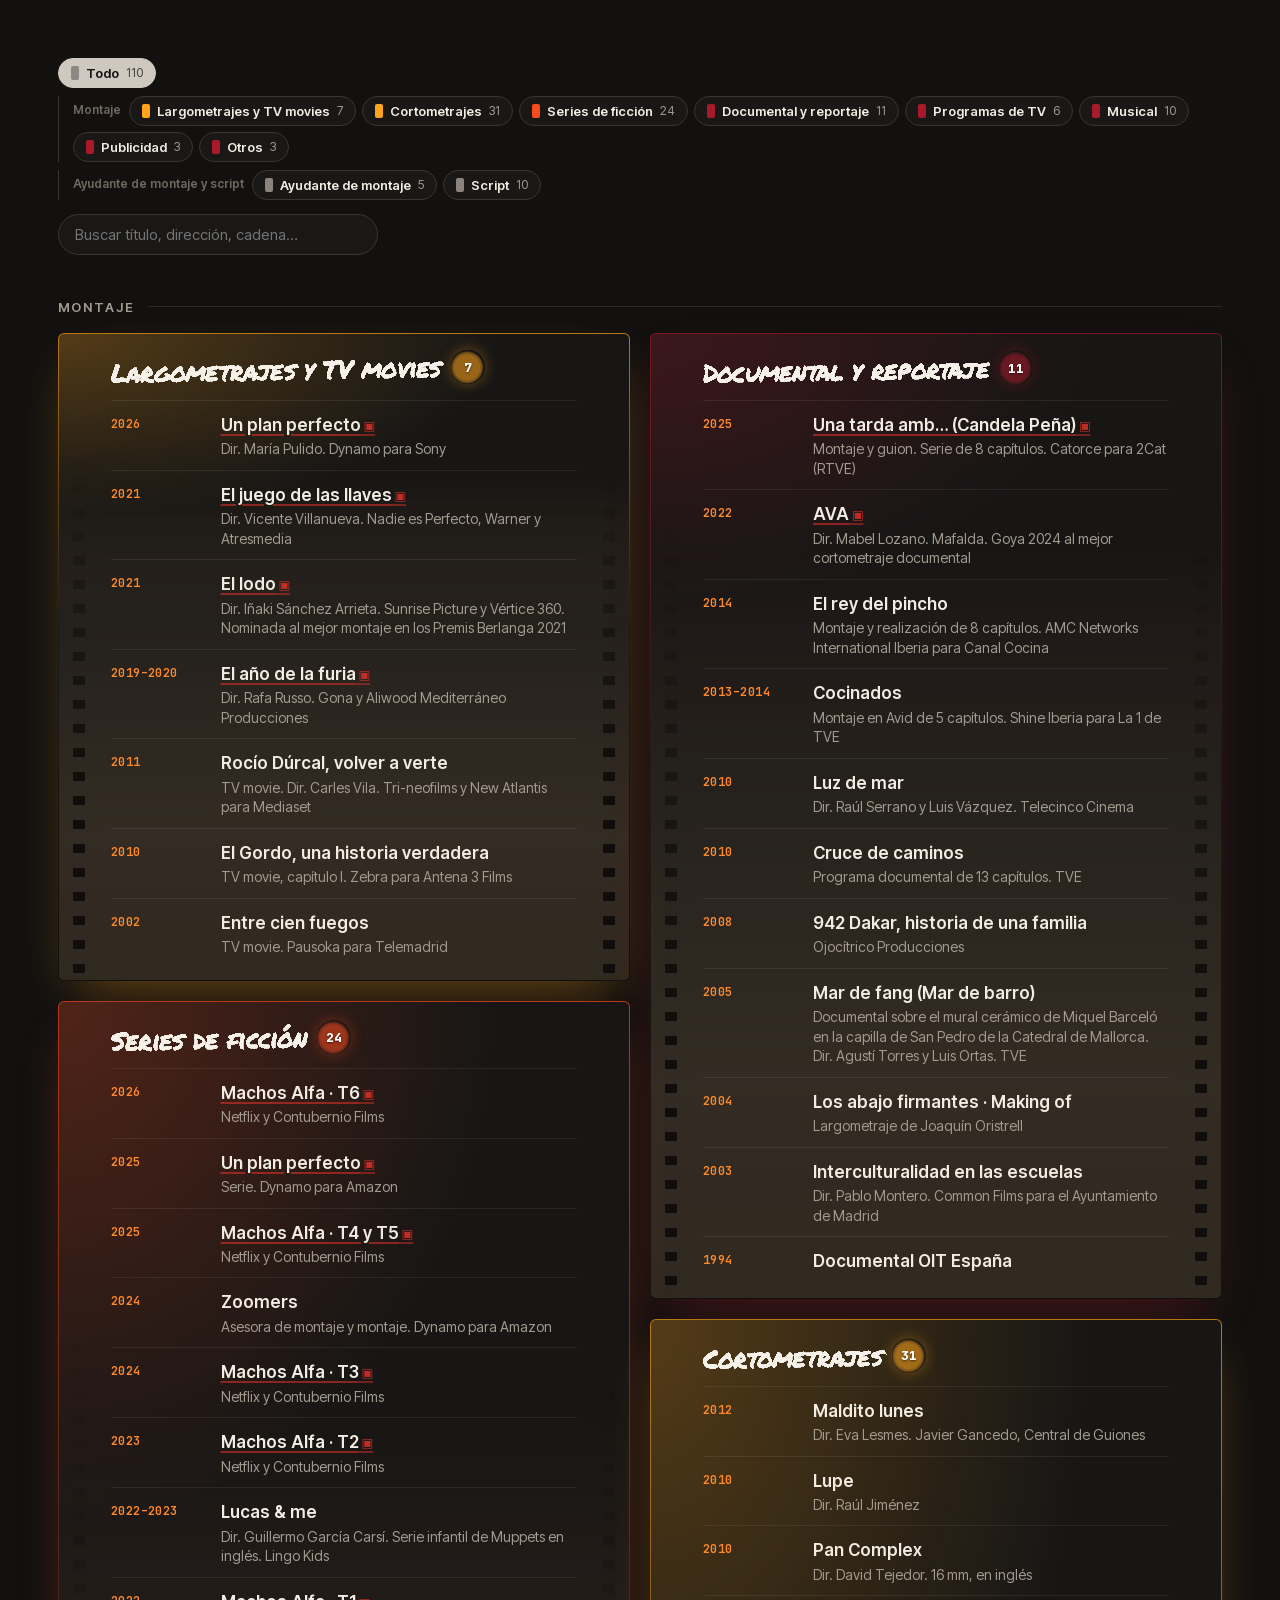
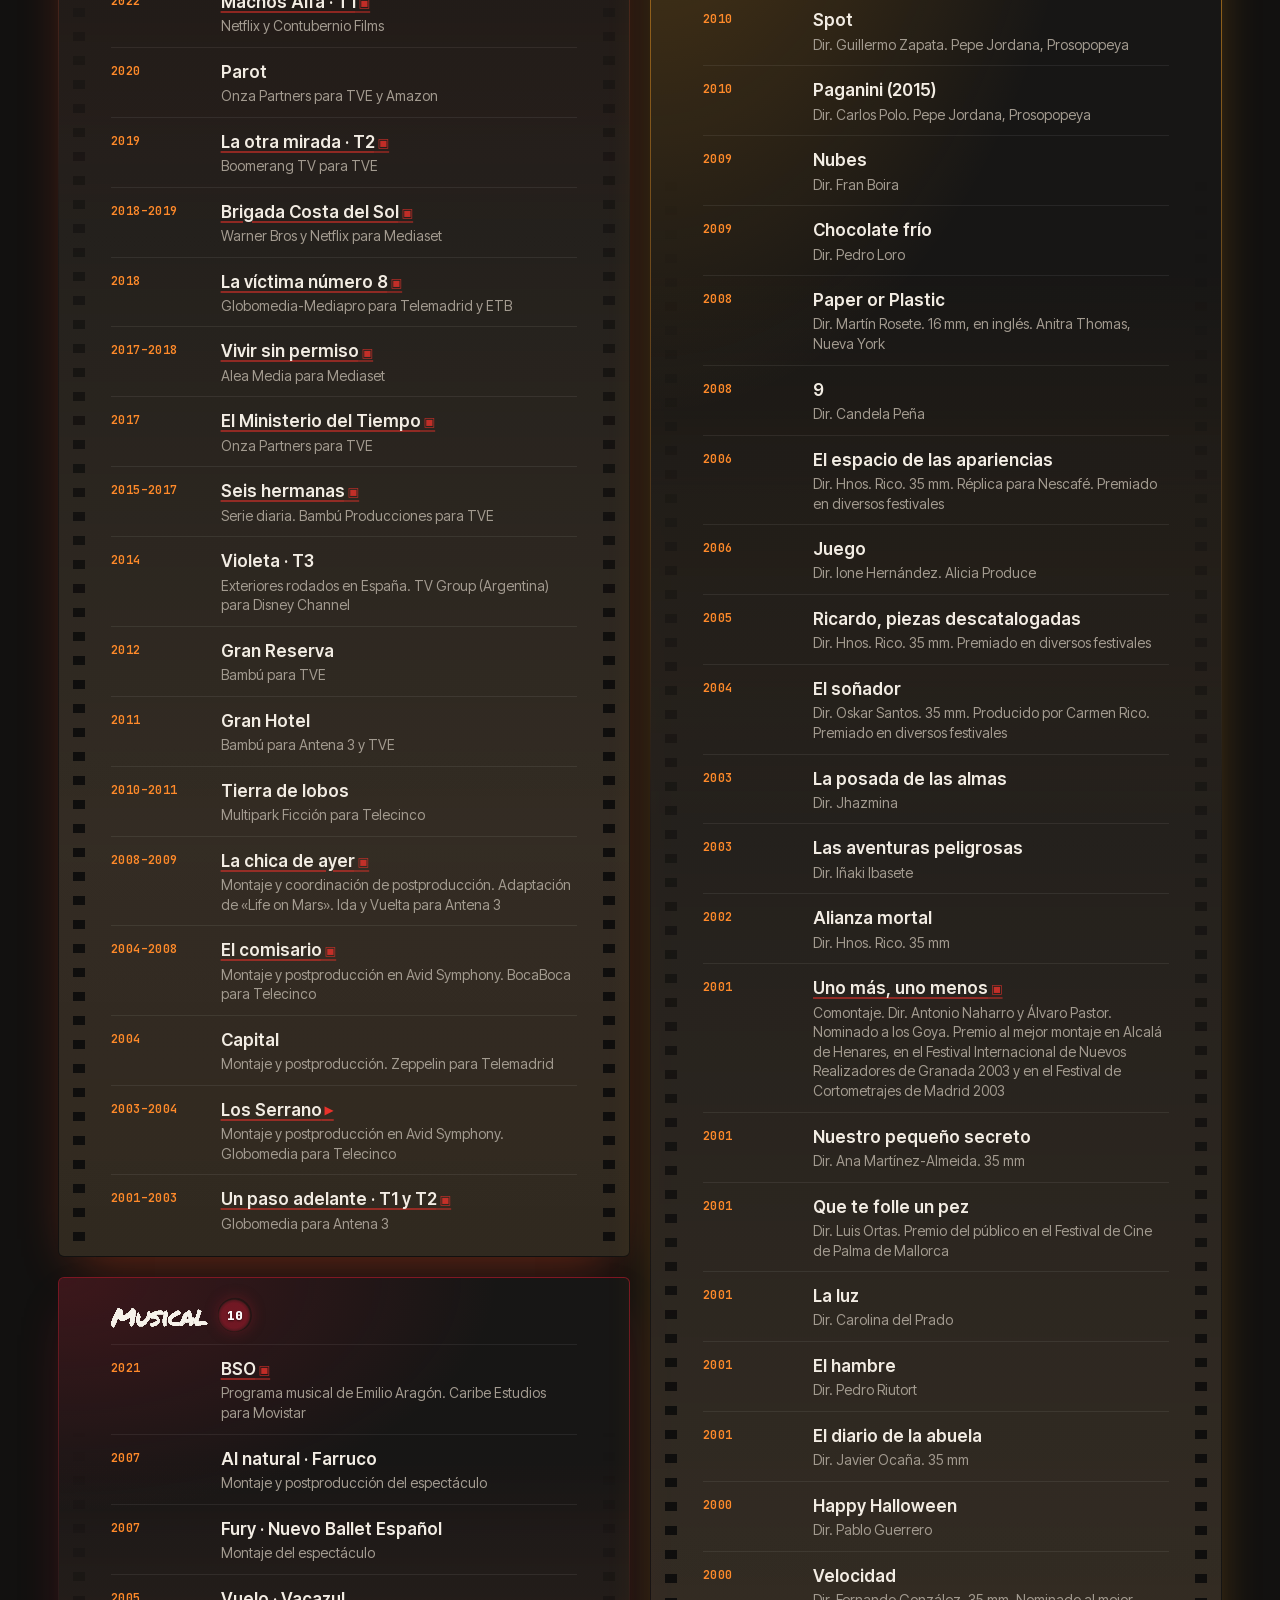
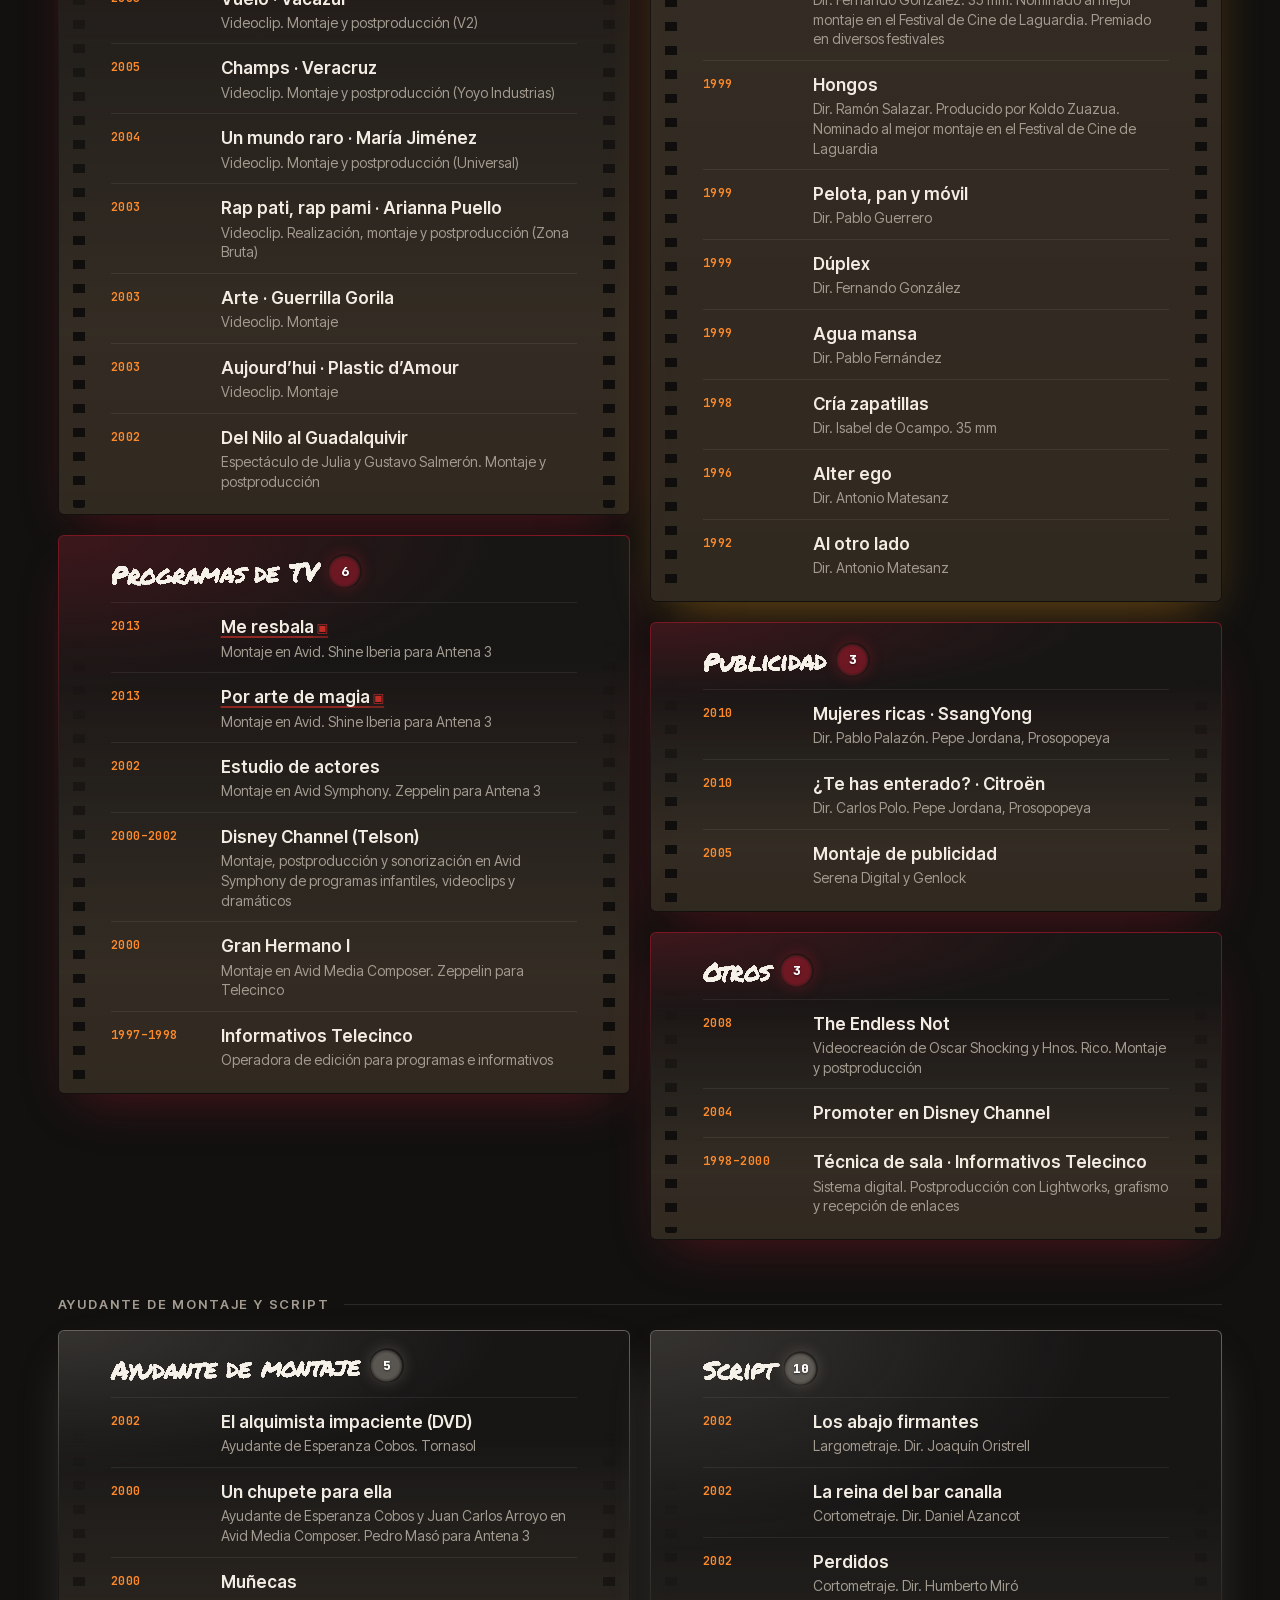
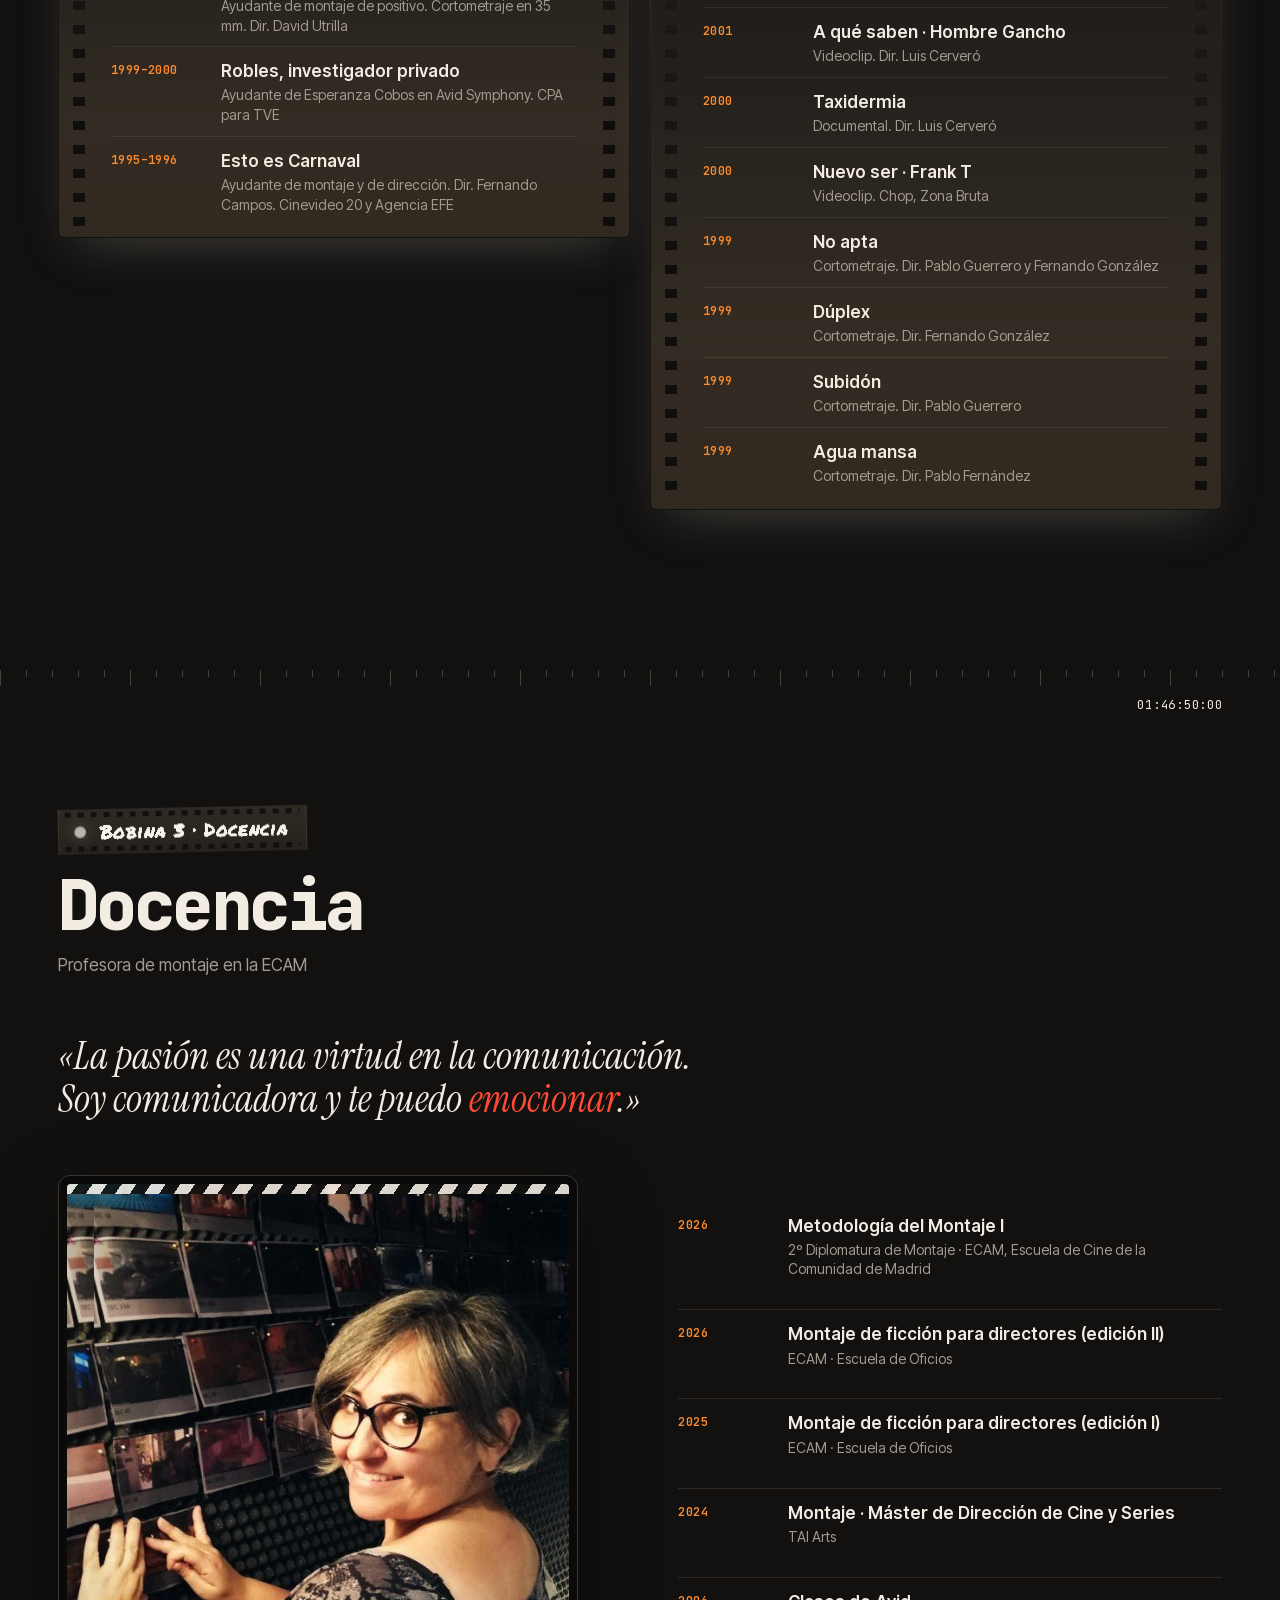
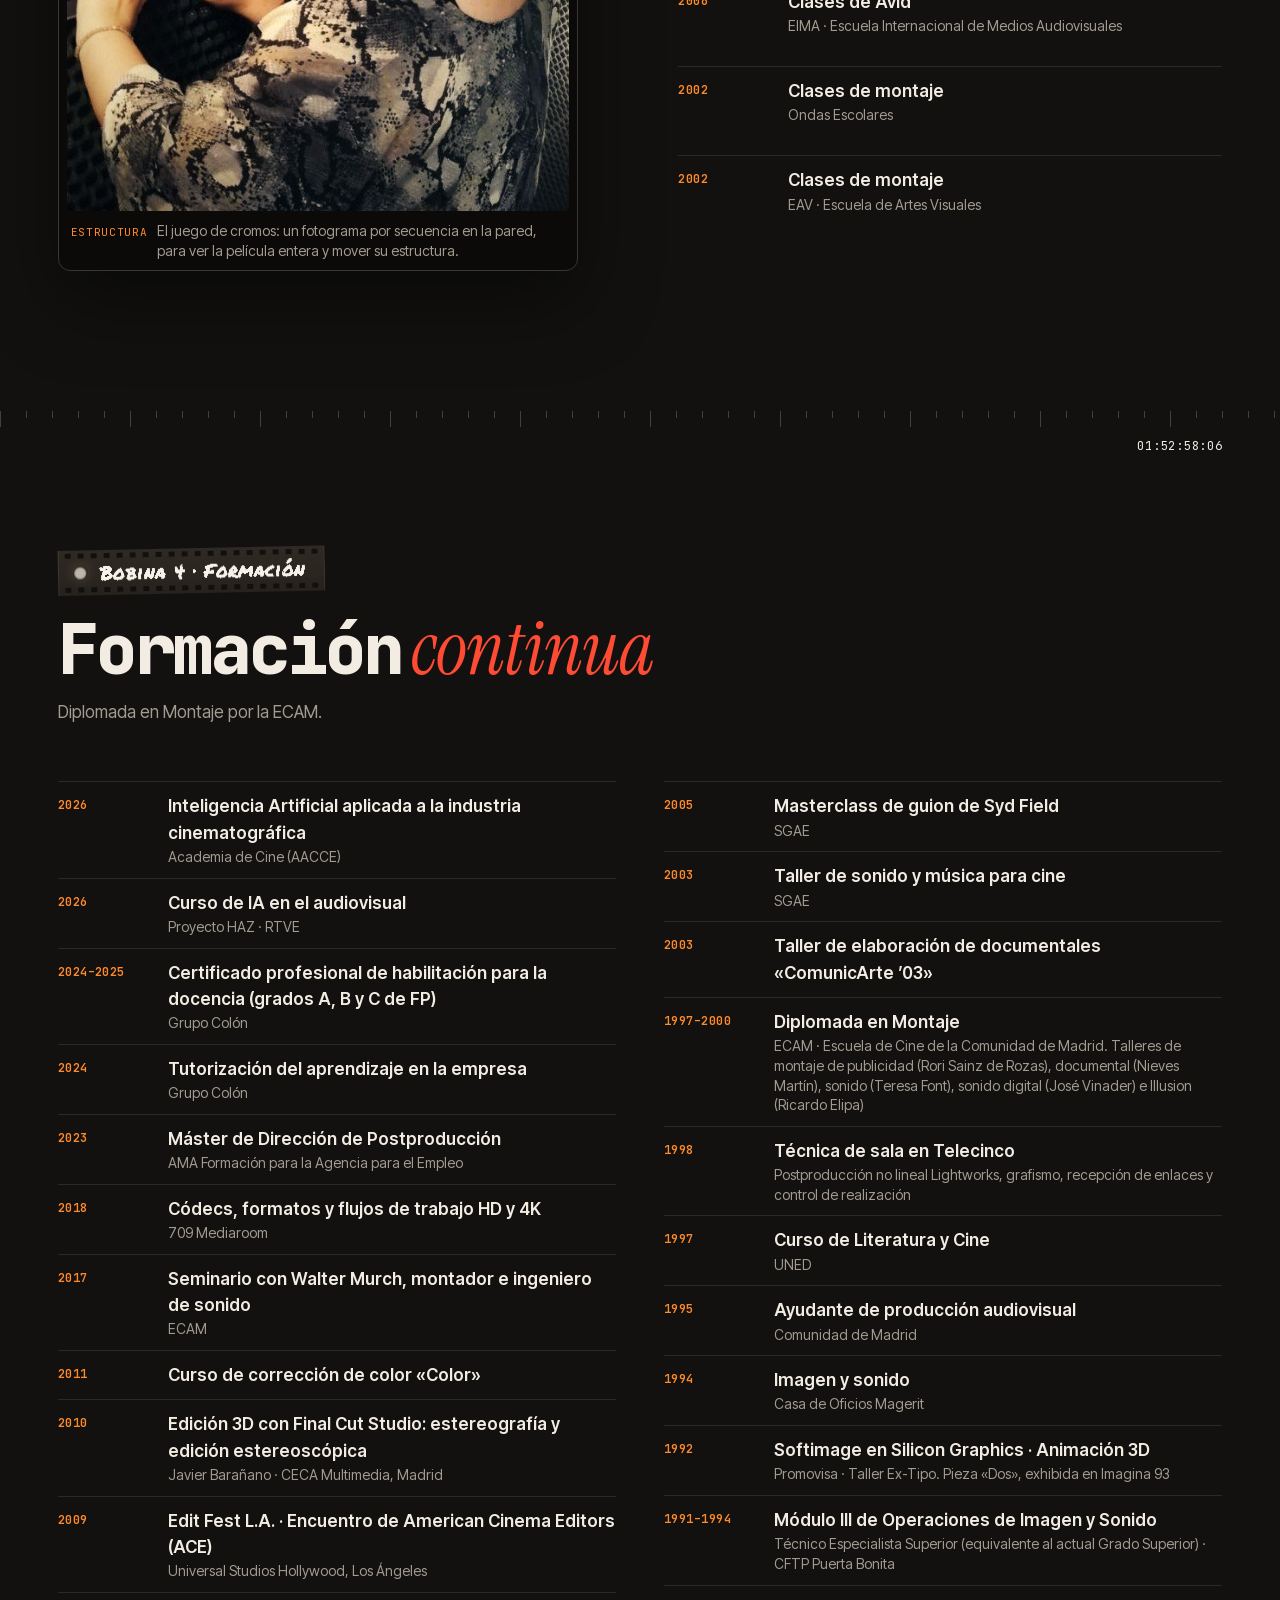
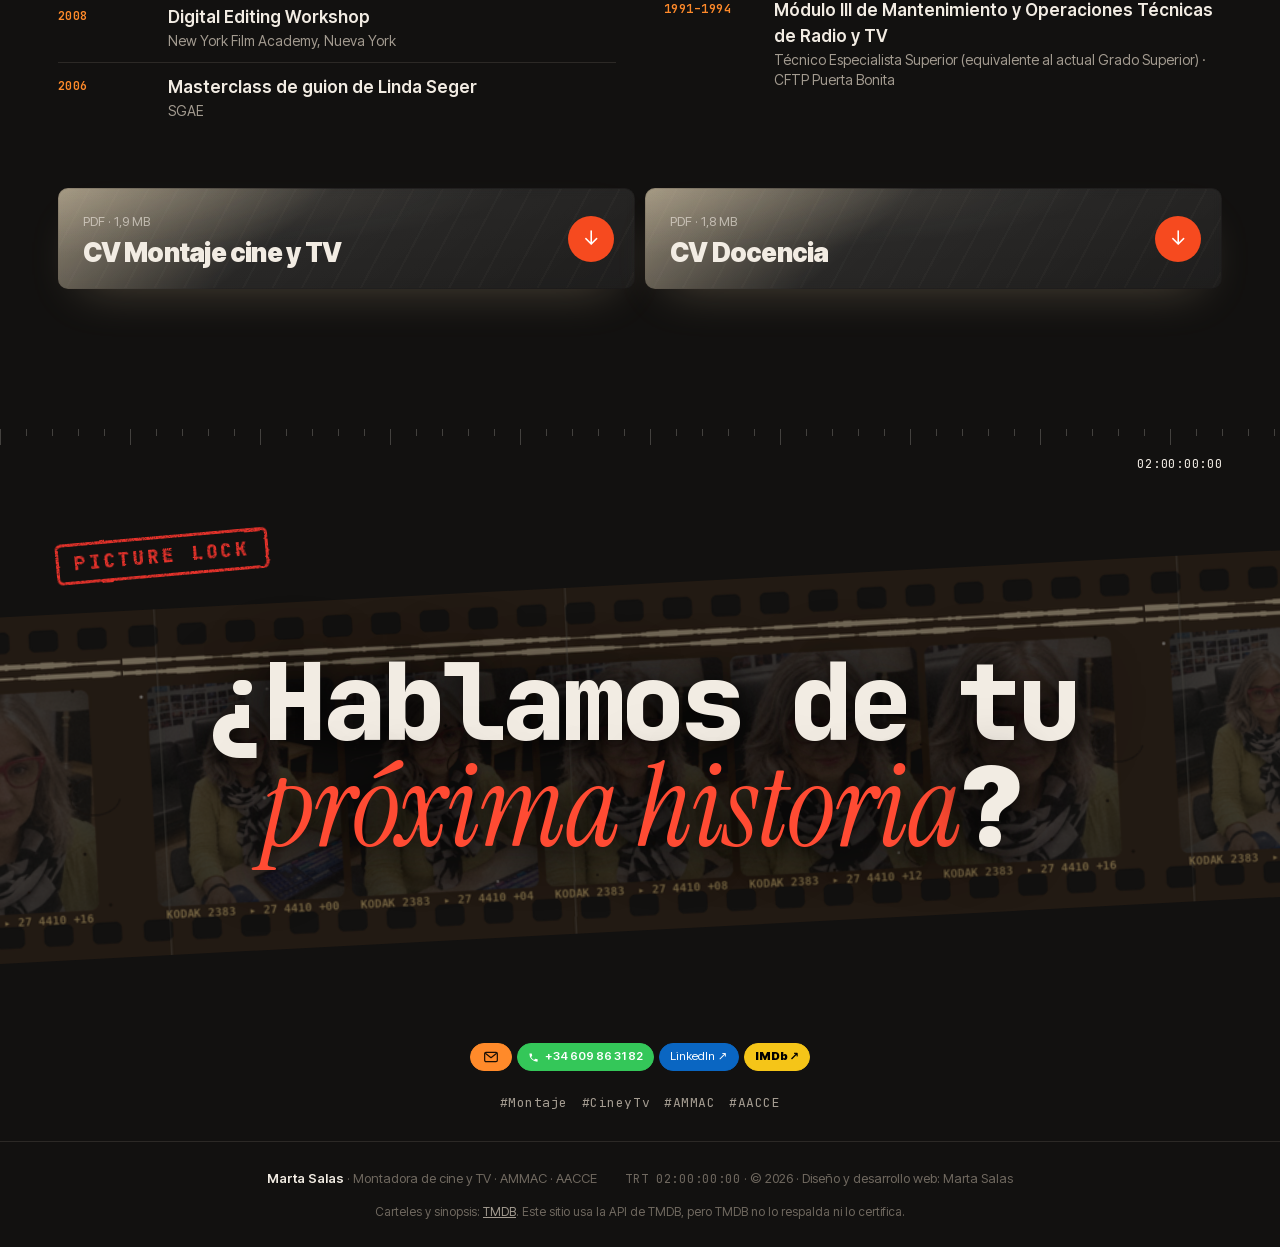
==== commit 75824586: "Imagen para compartir la web (LinkedIn, WhatsApp…): foto en la sala con nombre Co-Authored-By: Claud" ====
--- a/web-martasalas-montaje/index.html
+++ b/web-martasalas-montaje/index.html
@@ -8,6 +8,15 @@
   <meta property="og:title" content="Marta Salas · Montadora de cine y televisión">
   <meta property="og:description" content="Apasionada por crear historias que conecten y emocionen a través del montaje.">
   <meta property="og:type" content="website">
+  <meta property="og:url" content="https://www.martasalas.com/">
+  <meta property="og:site_name" content="Marta Salas · Montadora">
+  <meta property="og:locale" content="es_ES">
+  <meta property="og:image" content="https://www.martasalas.com/assets/compartir-martasalas.jpg">
+  <meta property="og:image:width" content="1200">
+  <meta property="og:image:height" content="630">
+  <meta property="og:image:alt" content="Marta Salas, montadora de cine y televisión, en su sala de montaje">
+  <meta name="twitter:card" content="summary_large_image">
+  <link rel="canonical" href="https://www.martasalas.com/">
   <meta name="theme-color" content="#121110">
   <link rel="icon" href="data:image/svg+xml,%3Csvg xmlns='http://www.w3.org/2000/svg' viewBox='0 0 64 64'%3E%3Crect width='64' height='64' rx='12' fill='%23121110'/%3E%3Crect x='10' y='38' width='14' height='10' rx='2' fill='%23ffa41b'/%3E%3Crect x='26' y='38' width='12' height='10' rx='2' fill='%23f64a1f'/%3E%3Crect x='40' y='38' width='14' height='10' rx='2' fill='%23a8192c'/%3E%3Cpath d='M32 10v44' stroke='%23e2231f' stroke-width='3'/%3E%3Cpath d='M26 10h12l-6 7z' fill='%23e2231f'/%3E%3C/svg%3E">
   <link rel="stylesheet" href="css/fonts.css">
--- a/web-martasalas-montaje/css/site.css
+++ b/web-martasalas-montaje/css/site.css
@@ -74,12 +74,12 @@
 .nle-track a { flex: var(--w, 1) 1 0; min-width: 0; text-decoration: none; font: 600 11px/22px var(--sans); color: #fff; padding: 0 8px;
   border-radius: 3px; white-space: nowrap; overflow: hidden; text-overflow: ellipsis; opacity: .5; transition: opacity .2s, flex-grow .4s; }
 .nle-track a:hover, .nle-track a.is-current { opacity: 1; }
-.nle-track a[data-c="0"], .nle-track a[data-c="6"] { background: var(--ink-3); color: #cfc8bf; }
+.nle-track a[data-c="0"], .nle-track a.nle-lock { background: var(--ink-3); color: #cfc8bf; }   /* START y PICTURE LOCK en gris: solo las bobinas llevan color */
 .nle-track a[data-c="1"] { background: var(--c1); color: #2a1600; }
 .nle-track a[data-c="2"] { background: var(--c2); }
 .nle-track a[data-c="3"] { background: var(--c3); }
 .nle-track a[data-c="4"] { background: var(--c4); }
-.nle-track a[data-c="5"] { background: var(--c5); }
+.nle-track a[data-c="5"]:not(.nle-lock) { background: var(--c5); }
 /* START y PICTURE LOCK: marcas con icono al principio y al final de la secuencia */
 .nle-track a.nle-mark { display: flex; align-items: center; gap: 6px; letter-spacing: .08em; }
 .nle-track a.nle-mark span { overflow: hidden; text-overflow: ellipsis; }
@@ -1104,3 +1104,15 @@
 .awards .award i { font-style: normal; color: var(--muted); }
 .awards-k { width: 100%; font-size: 11px; letter-spacing: .14em; text-transform: uppercase; color: var(--muted); }
 @media (max-width: 1080px) { .awards { grid-template-columns: none; } .awards .award { border-bottom: 0; padding-bottom: 0; } }
+/* Tramo marcado con I/O en violeta (homenaje a Avid): mismo diseño, solo cambia el color */
+:root { --inout: #a98bff; }
+.career-range { background: rgba(169,139,255,.16) !important; border-top-color: var(--inout) !important; }
+.career-mark { border-color: var(--inout) !important; }
+.avid-btn[data-act="in"].on, .avid-btn[data-act="out"].on { color: var(--inout); }
+/* Botonera: todos los botones activos (play/pausa, I, O y al pulsar) en violeta Avid */
+.avid-btn.on, .avid-btn.on:hover, .avid-btn:active { color: var(--inout); }
+/* Cursor del nombre en violeta Avid, como los controles */
+.cursor { background: var(--inout); }
+
+/* Filmografía: filtro de programas de TV */
+.filmo-filter[data-cat="TV"] { --ff-c: var(--c5); --ff-ink: #fff; }
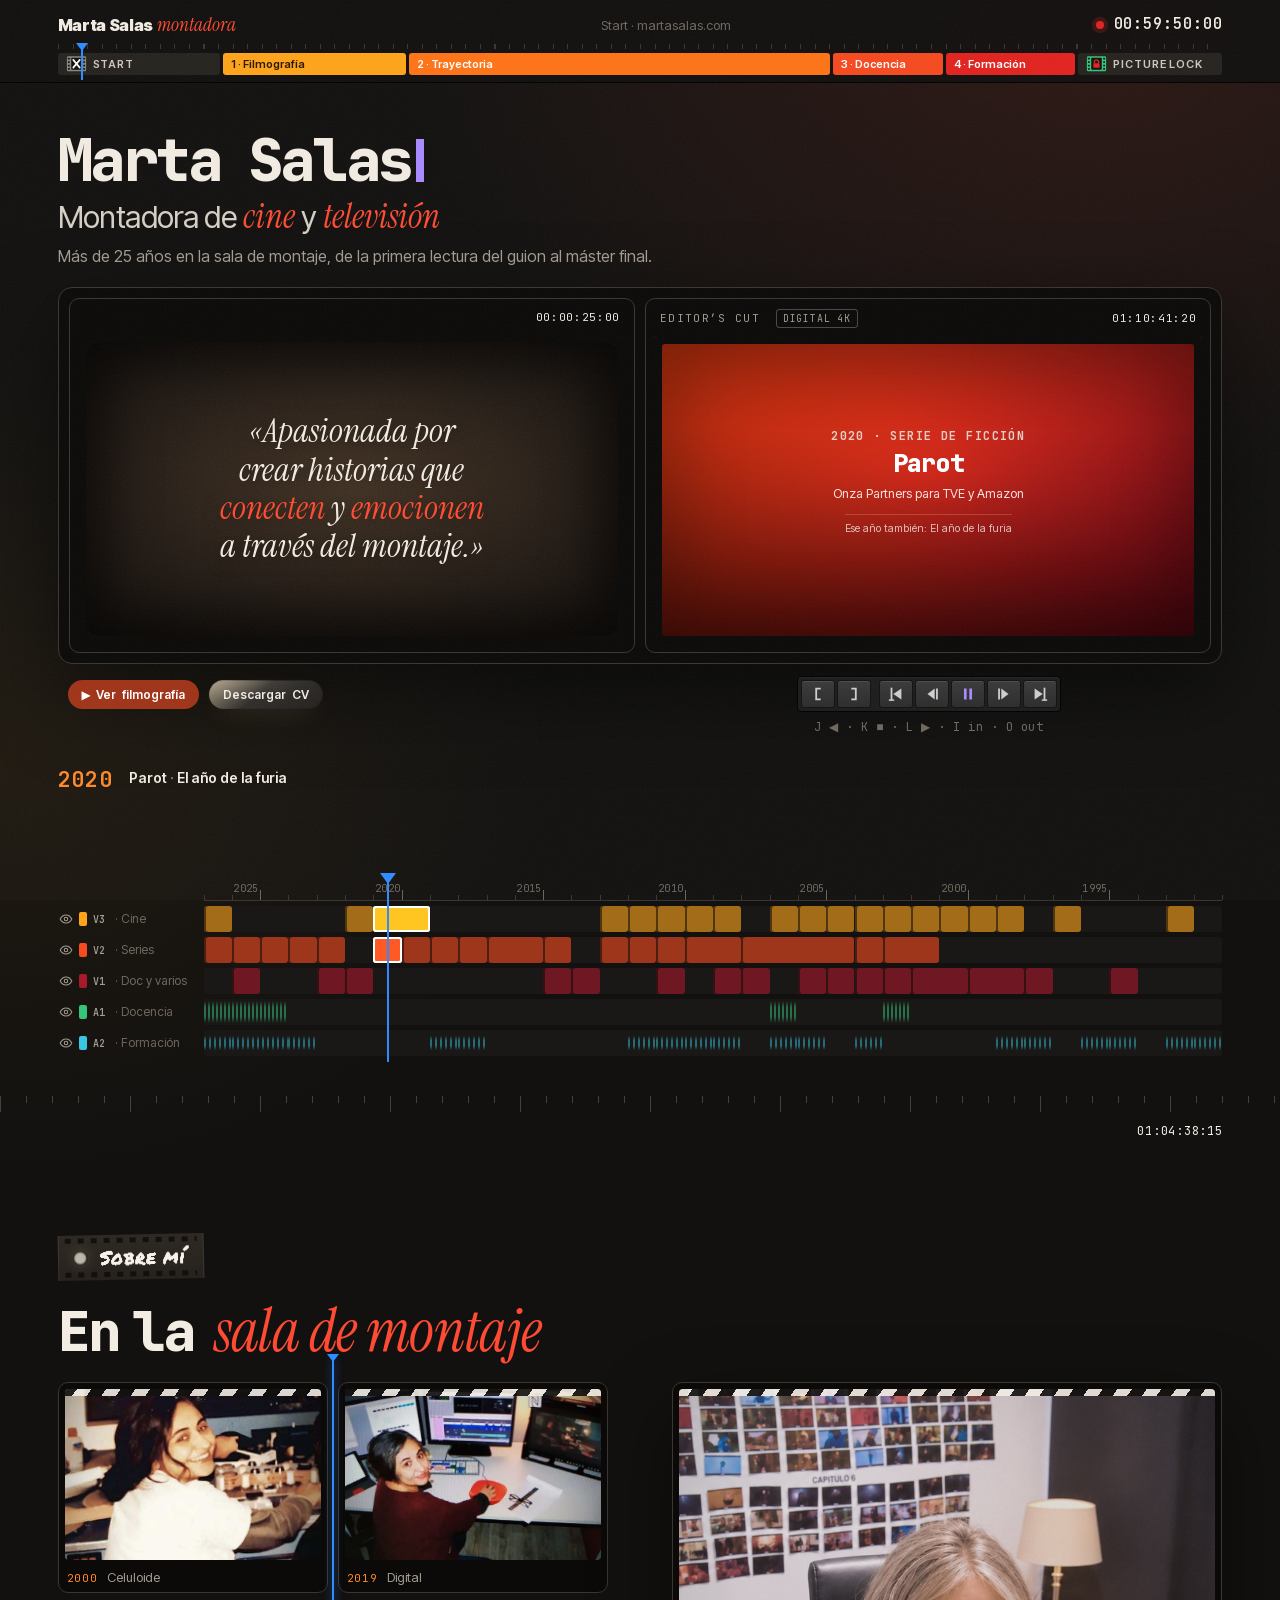
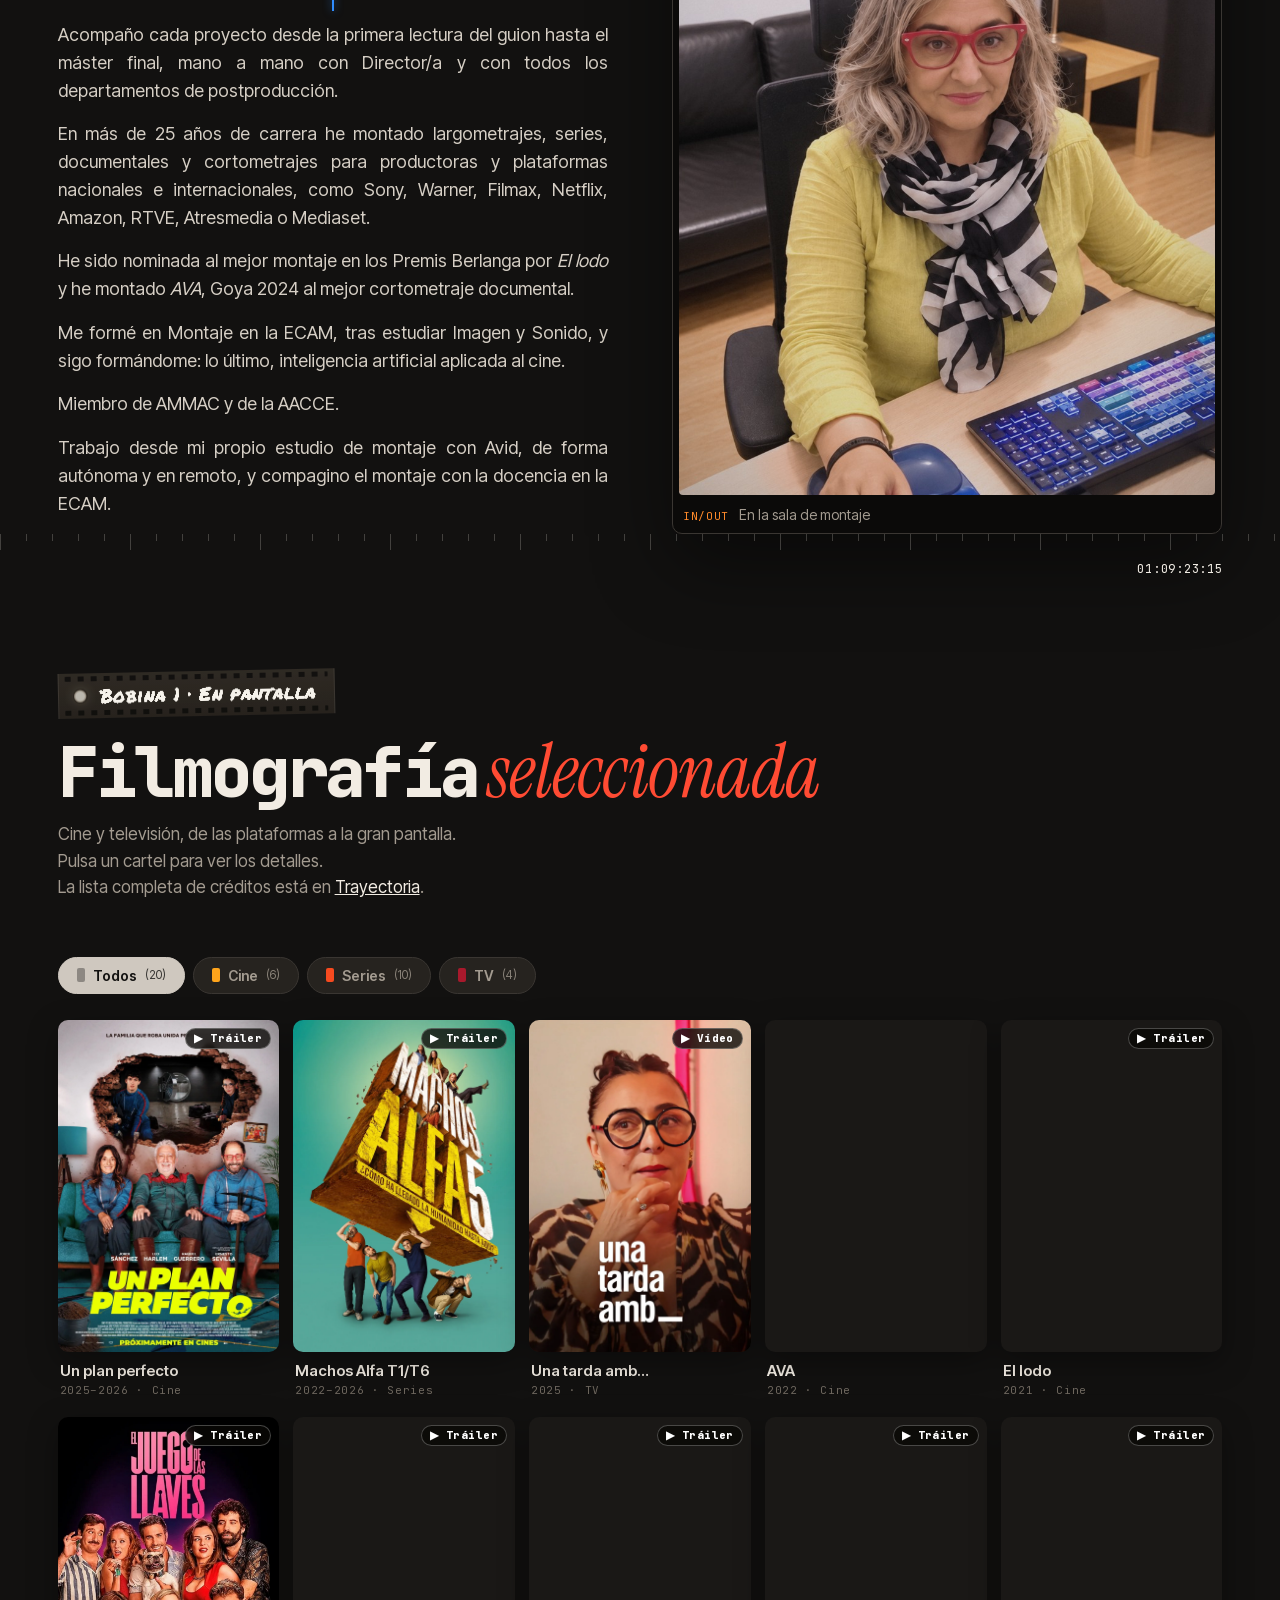
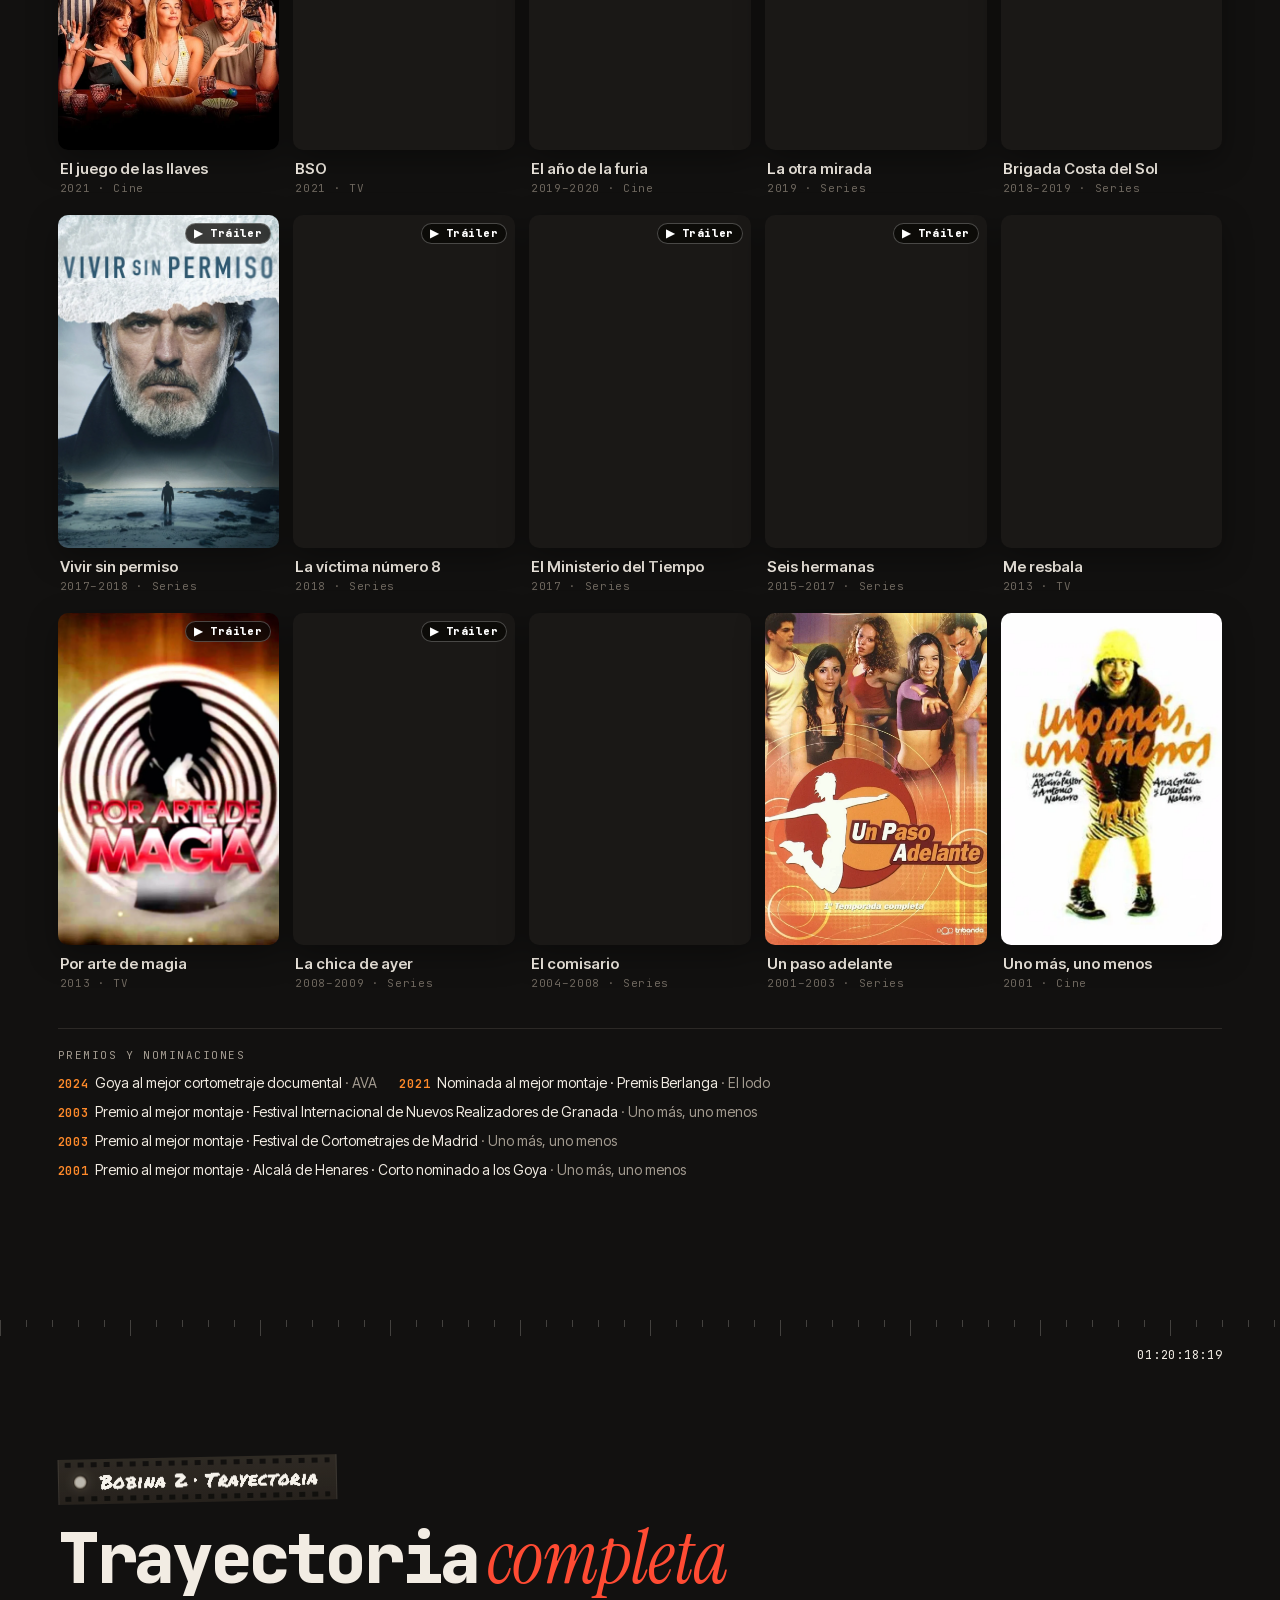
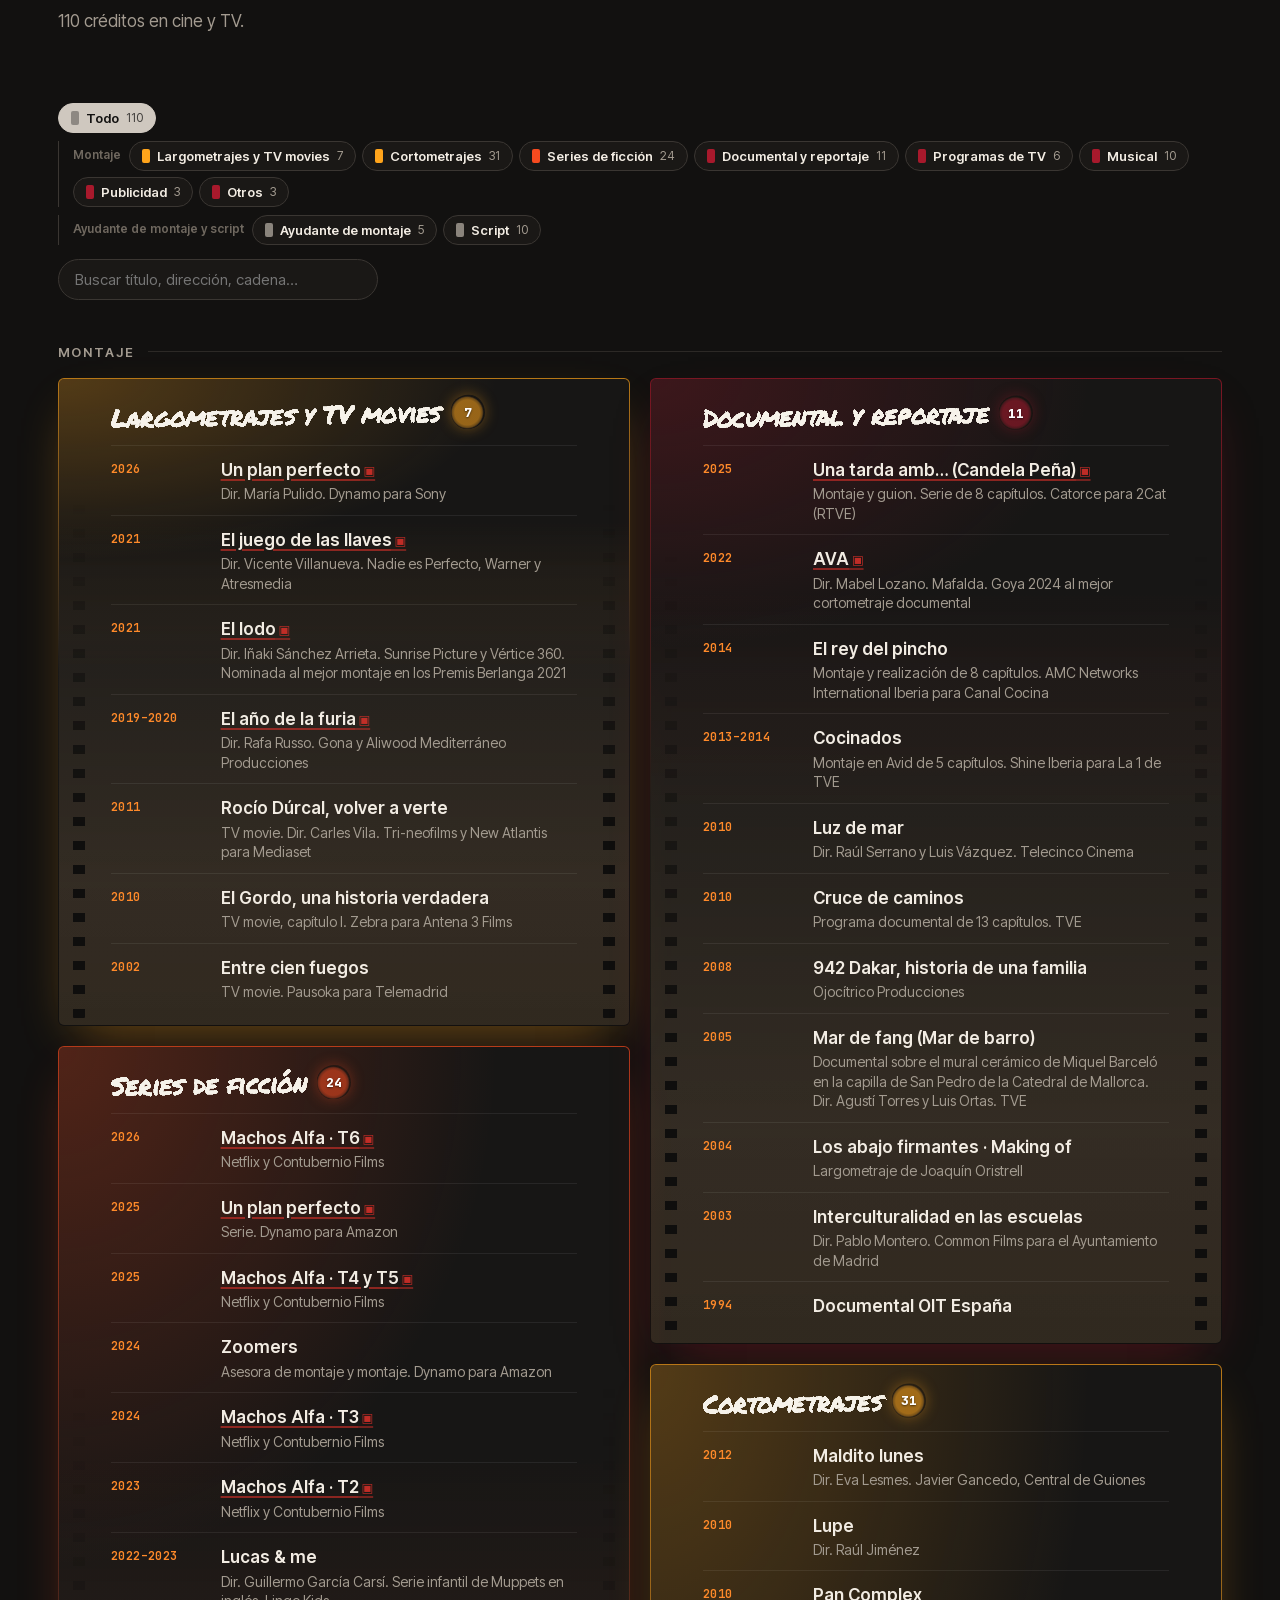
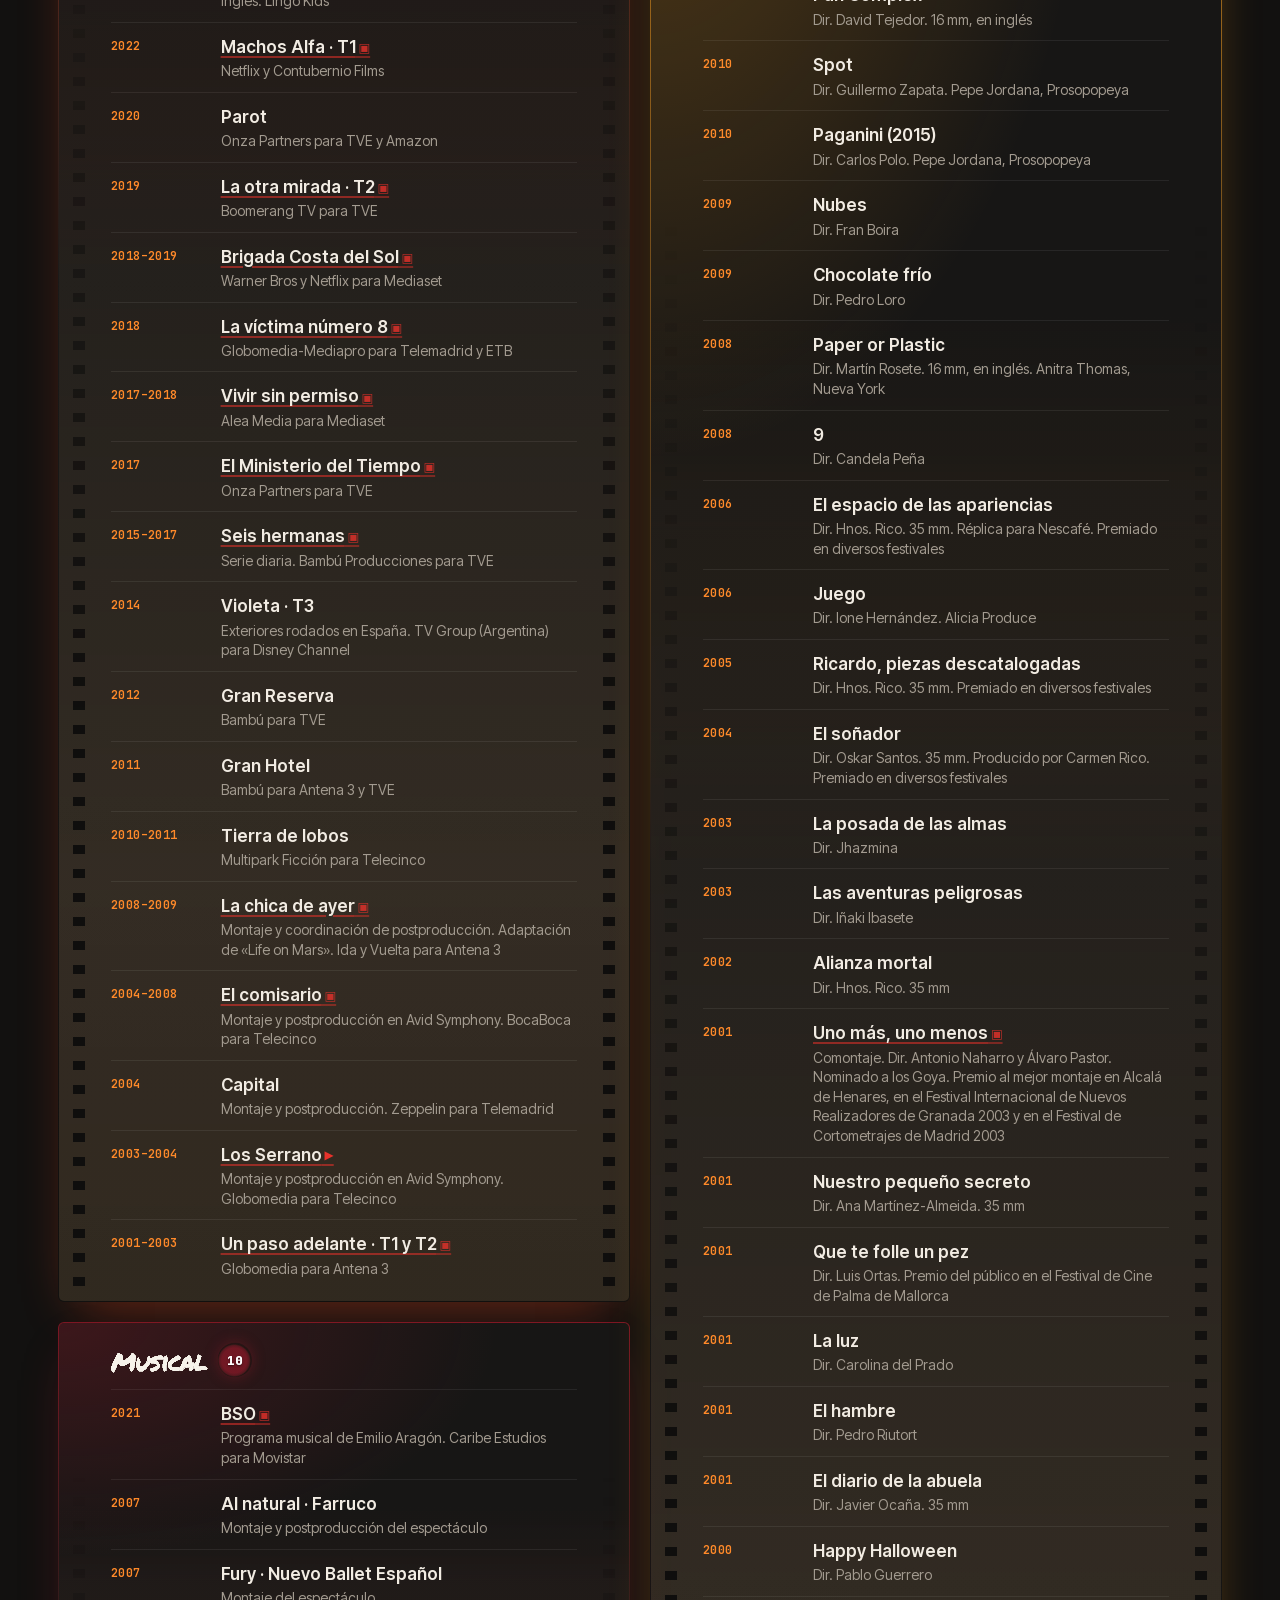
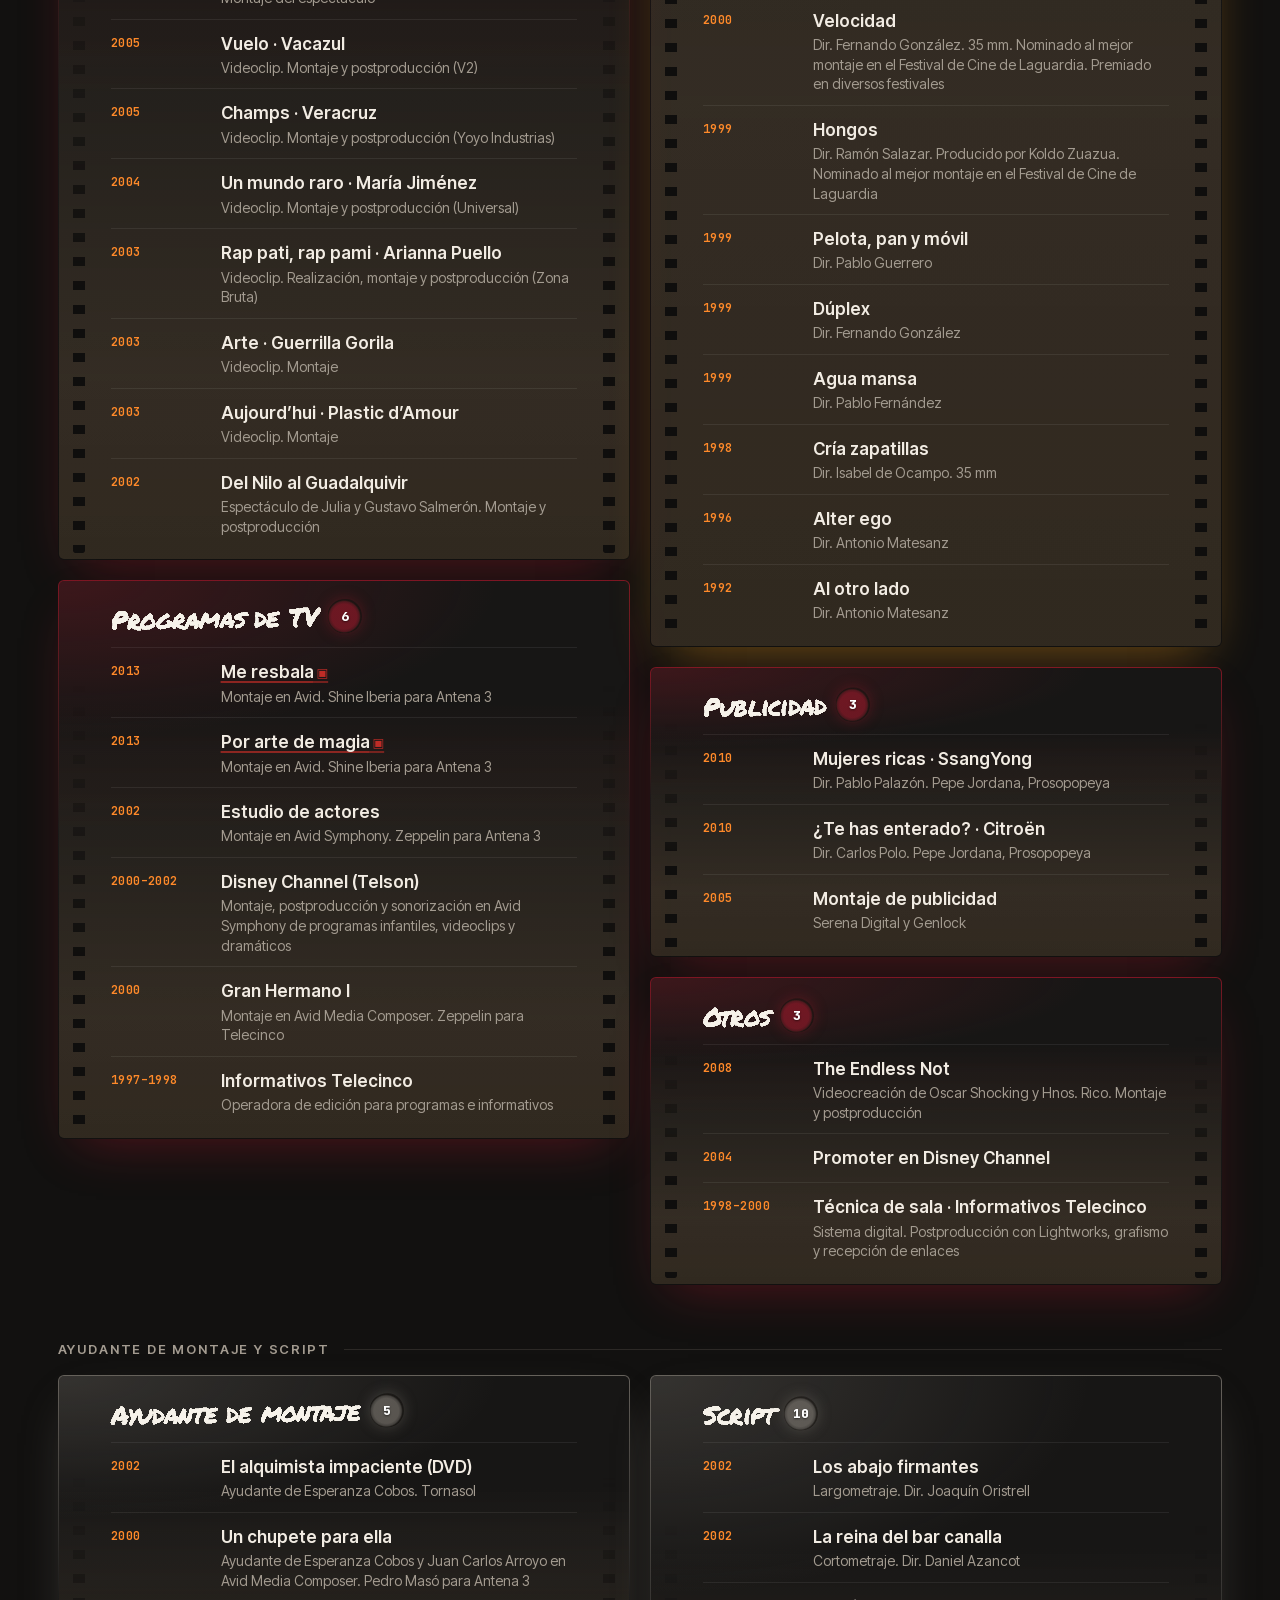
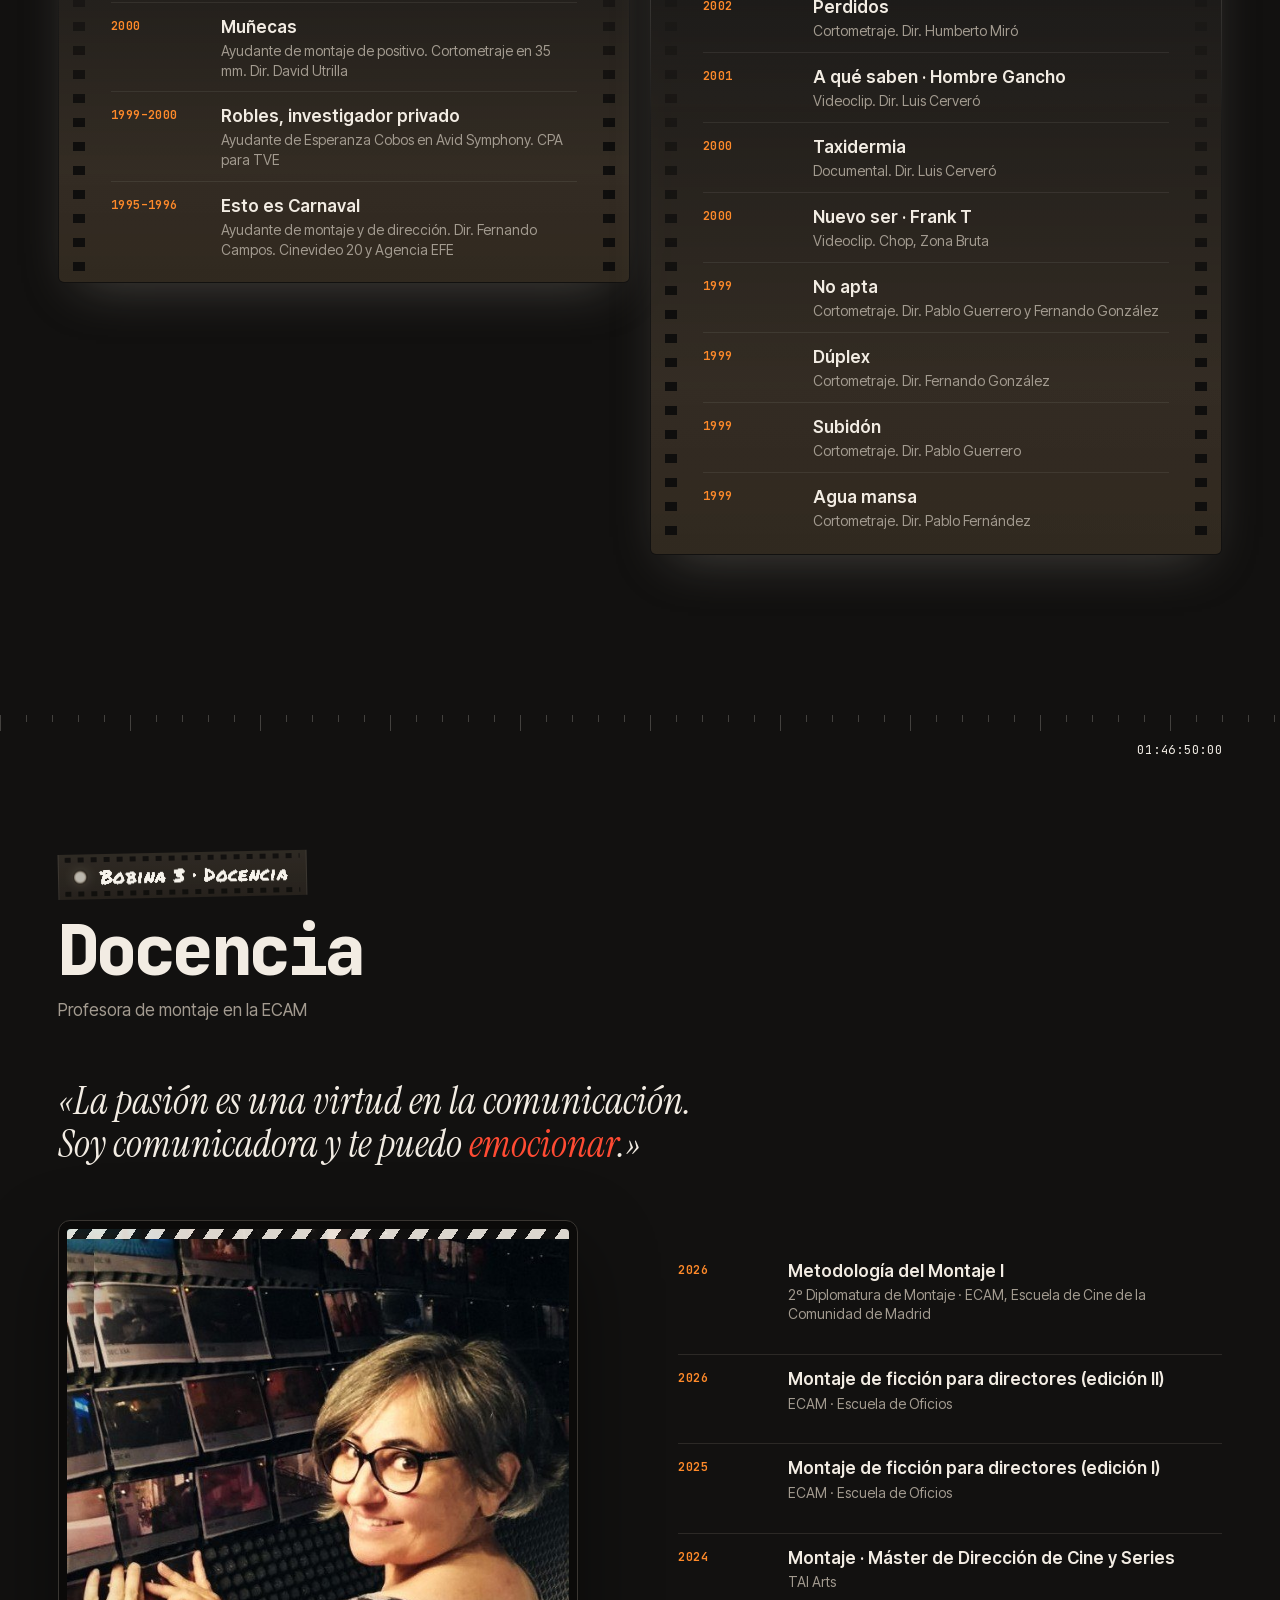
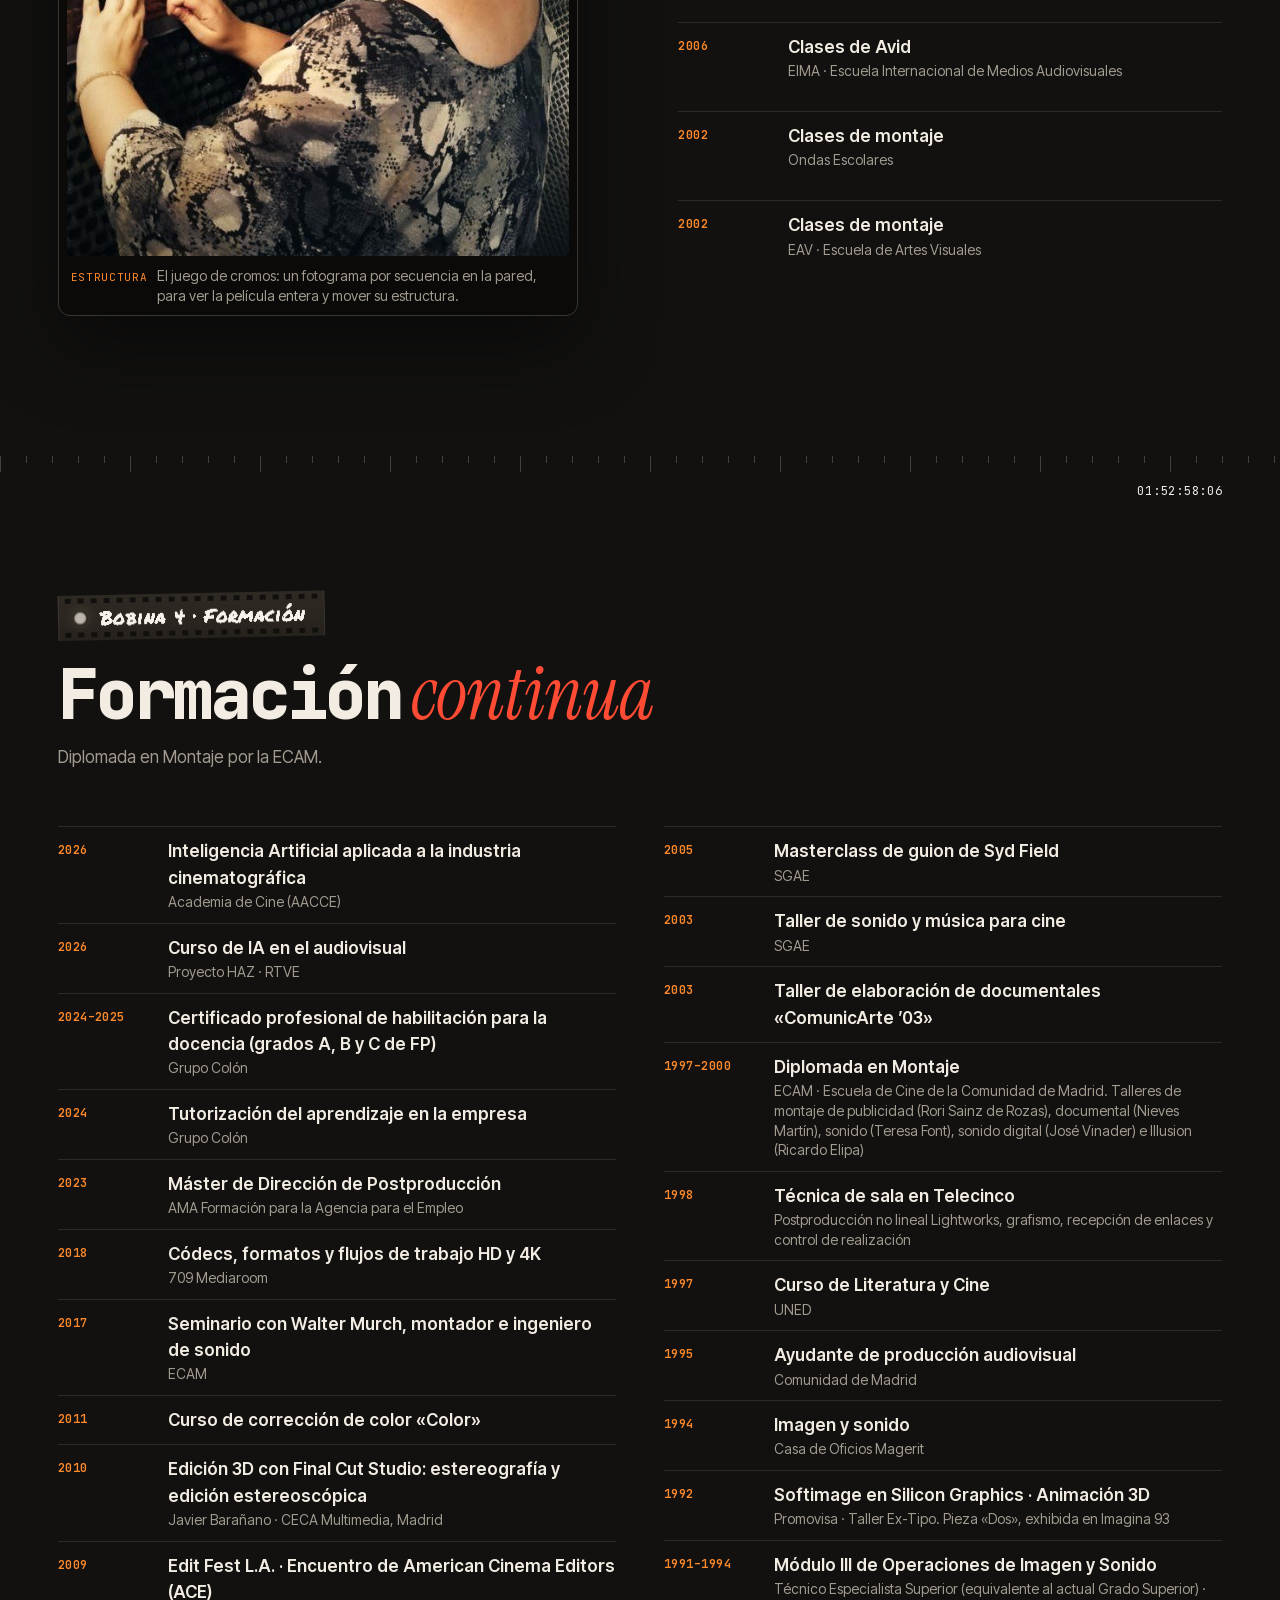
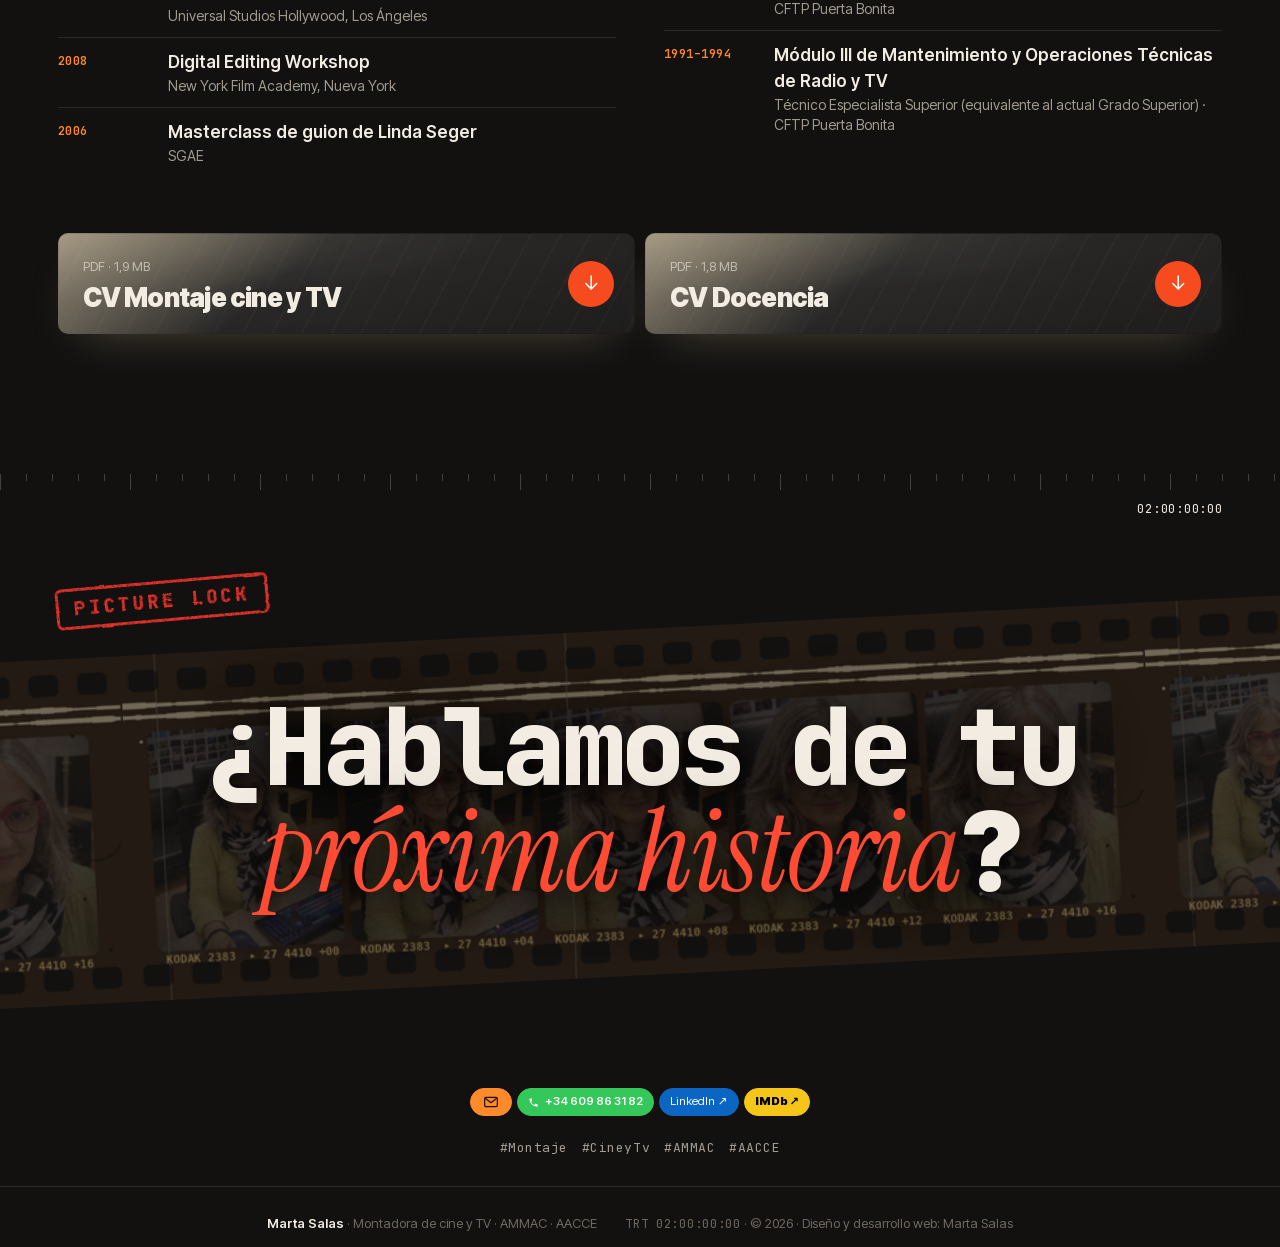
==== commit eb075cbc: "Descripción para compartir de más de 100 caracteres (aviso de LinkedIn) Co-Authored-By: Claude Opus " ====
--- a/web-martasalas-montaje/index.html
+++ b/web-martasalas-montaje/index.html
@@ -6,7 +6,7 @@
   <title>Marta Salas · Montadora de cine y televisión</title>
   <meta name="description" content="Marta Salas, montadora de cine y televisión (AMMAC, AACCE). Machos Alfa, Un plan perfecto, El lodo, AVA, El juego de las llaves. Más de 25 años en la sala de montaje.">
   <meta property="og:title" content="Marta Salas · Montadora de cine y televisión">
-  <meta property="og:description" content="Apasionada por crear historias que conecten y emocionen a través del montaje.">
+  <meta property="og:description" content="Apasionada por crear historias que conecten y emocionen a través del montaje. Más de 25 años montando cine, series y documentales.">
   <meta property="og:type" content="website">
   <meta property="og:url" content="https://www.martasalas.com/">
   <meta property="og:site_name" content="Marta Salas · Montadora">
